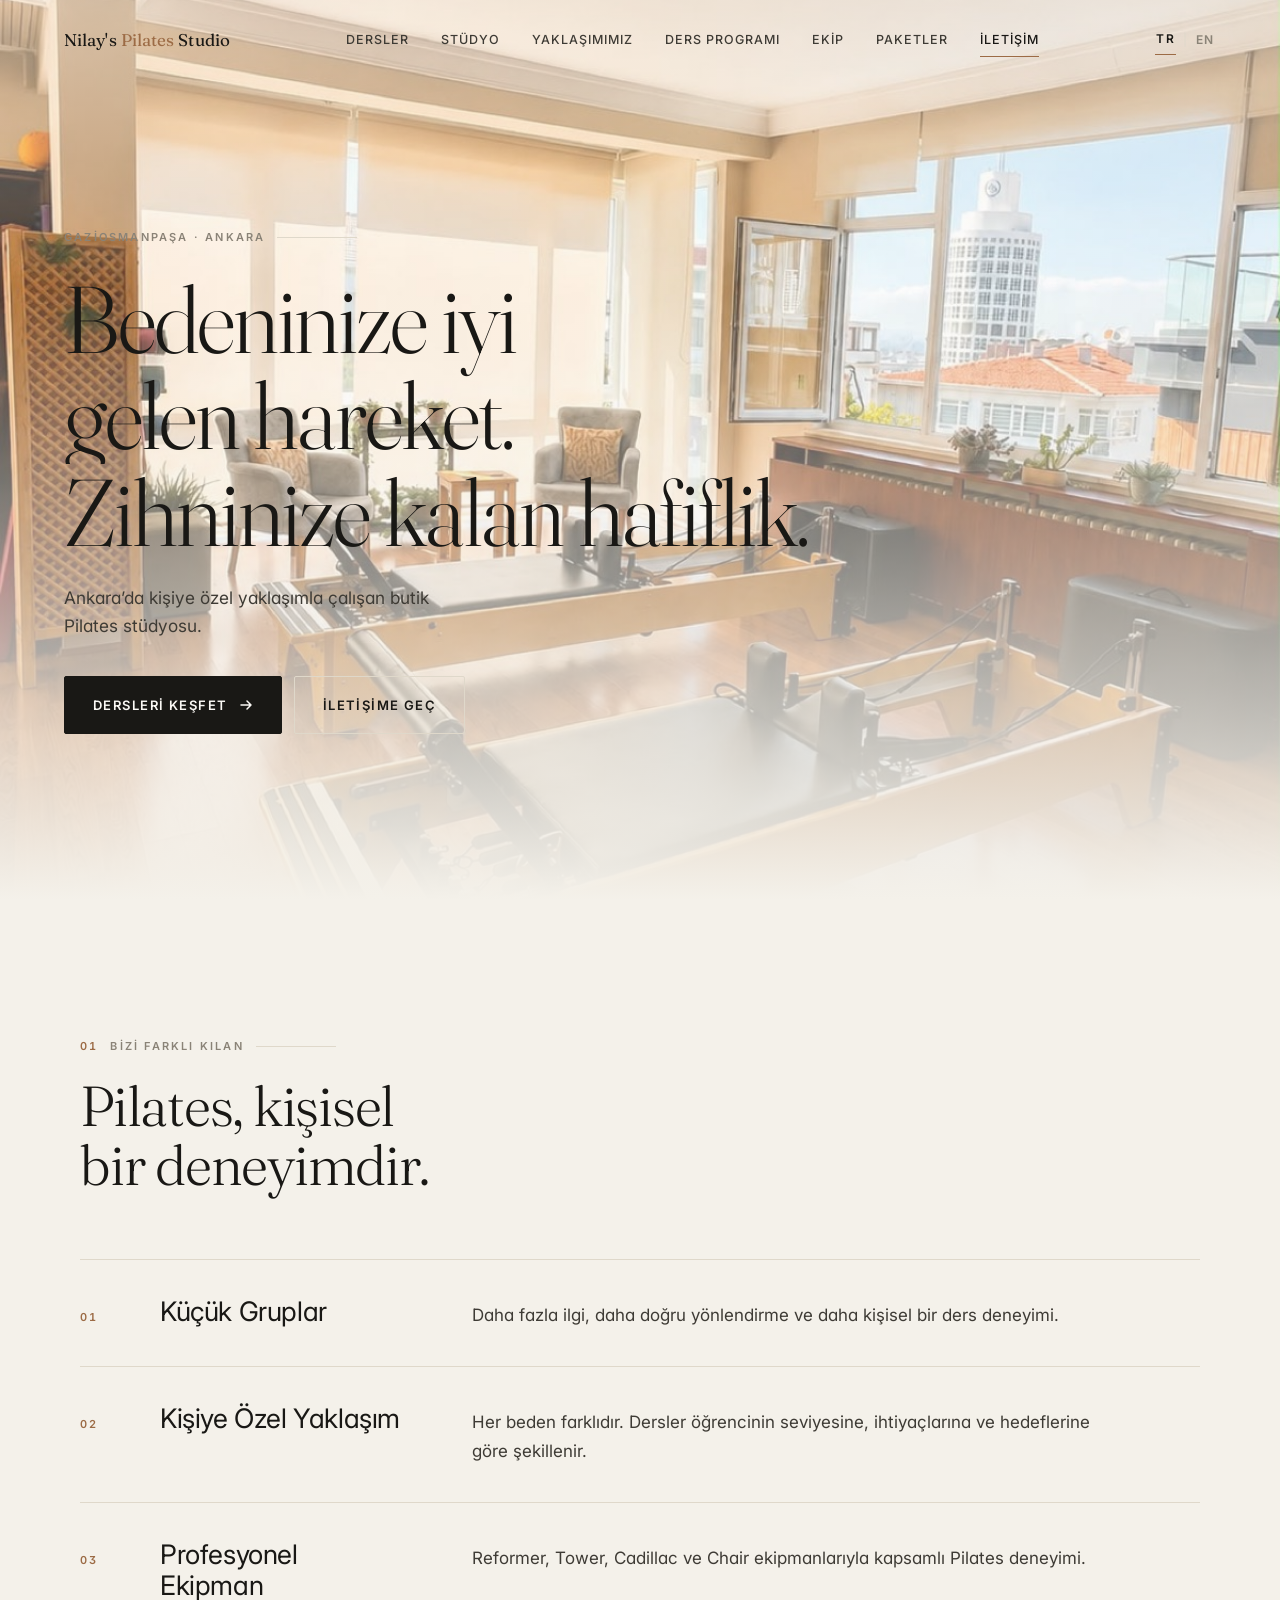
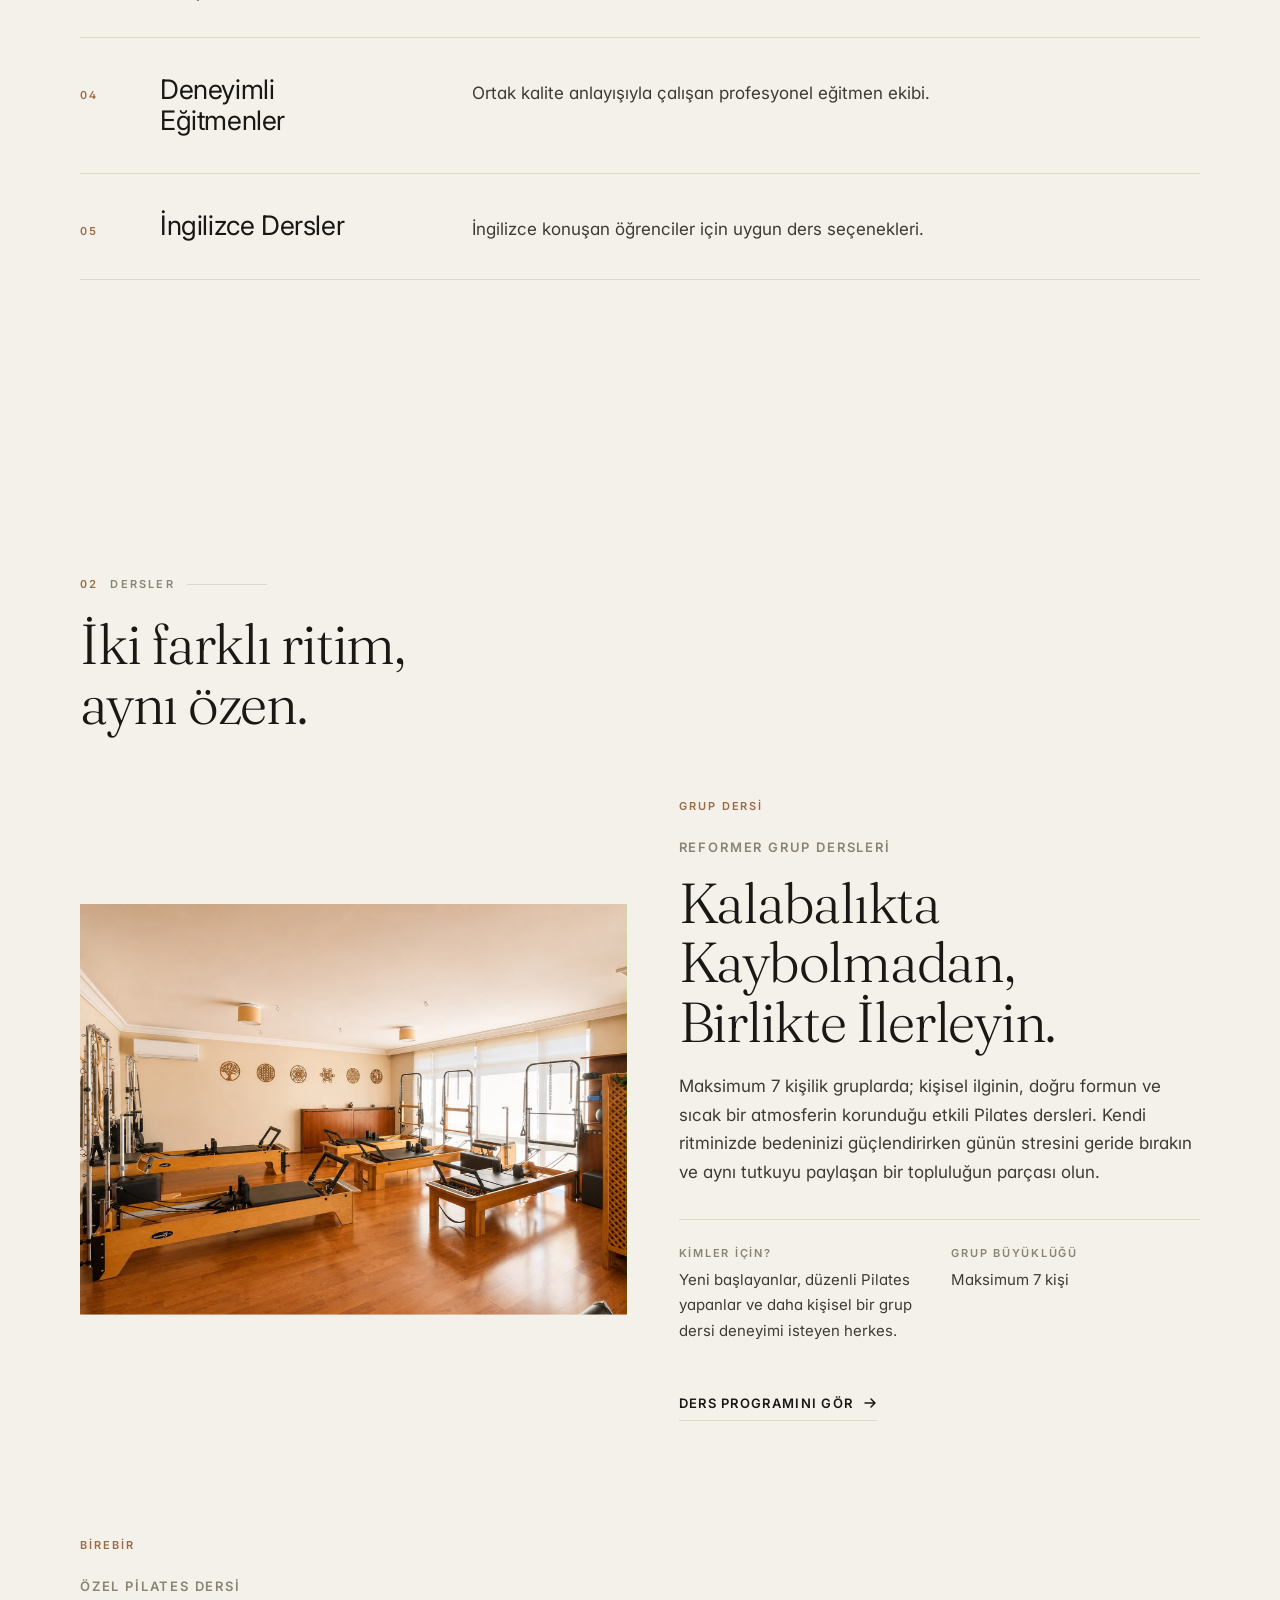
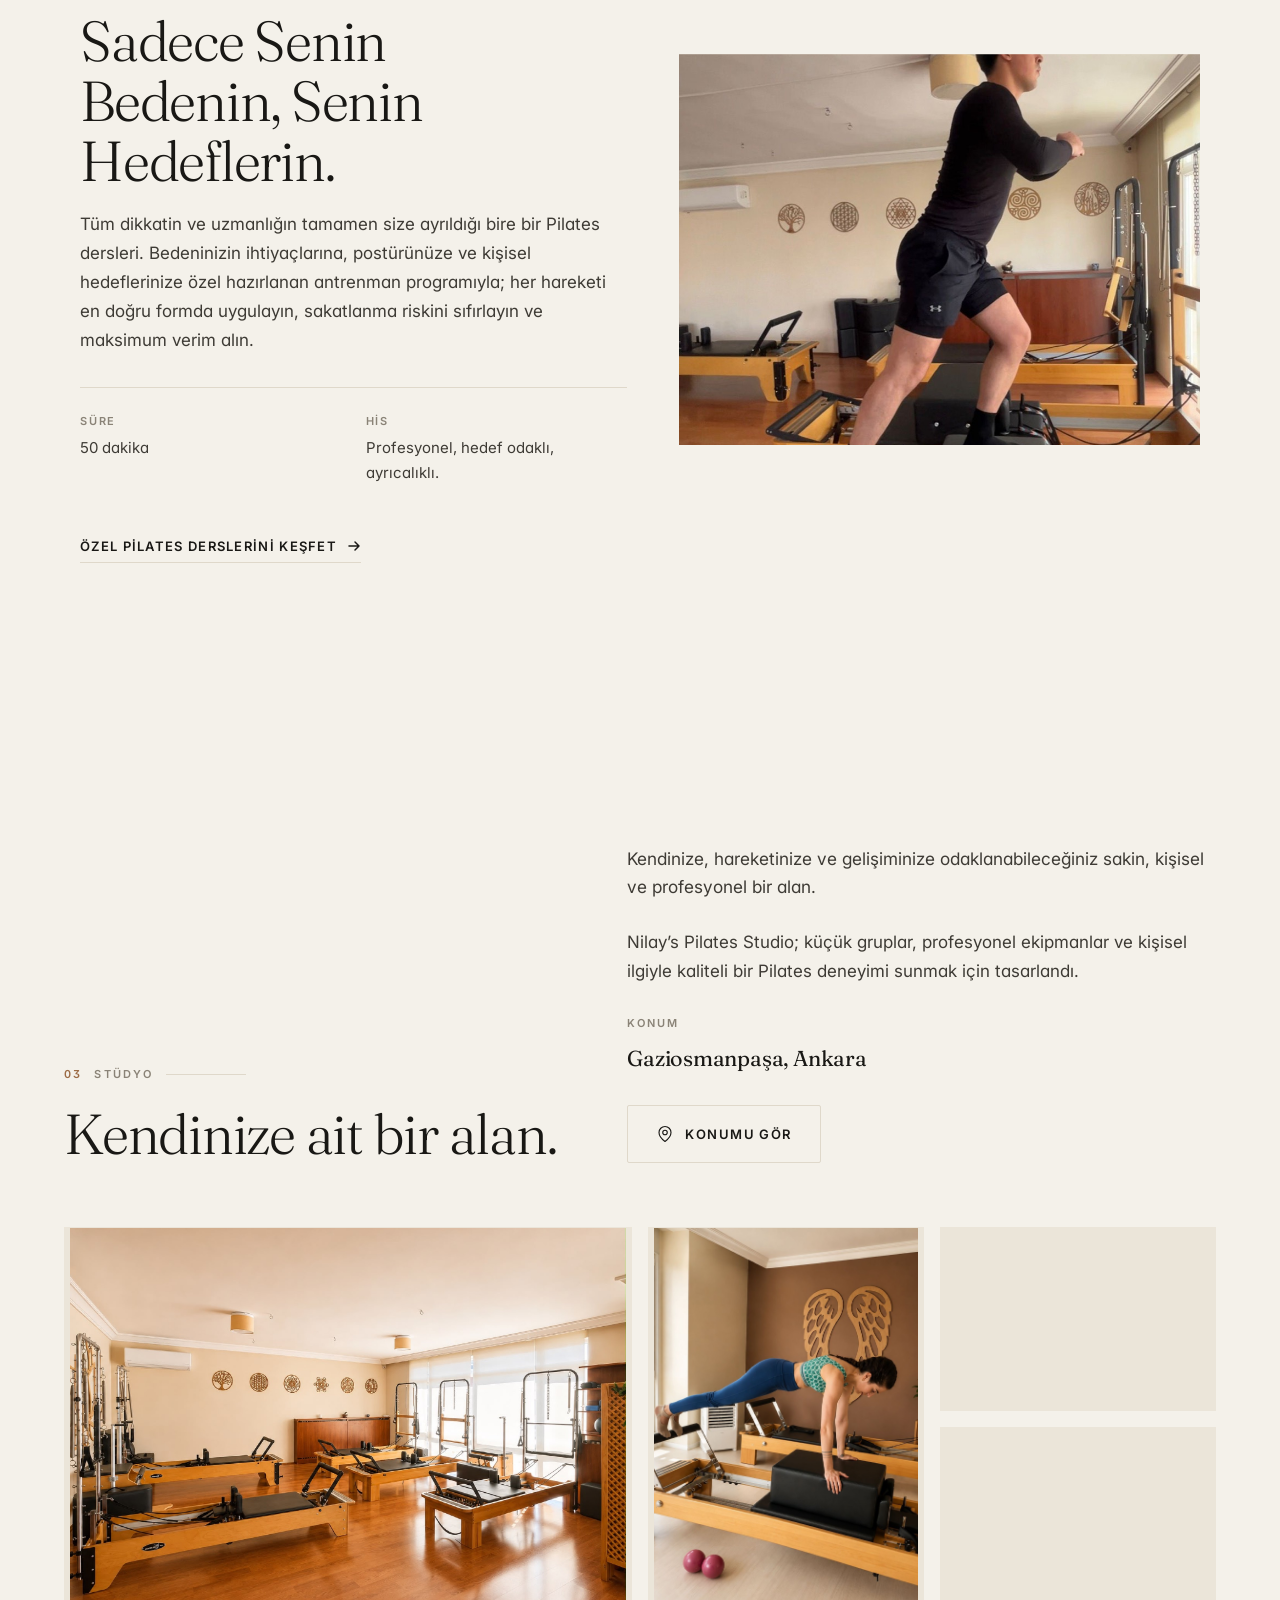
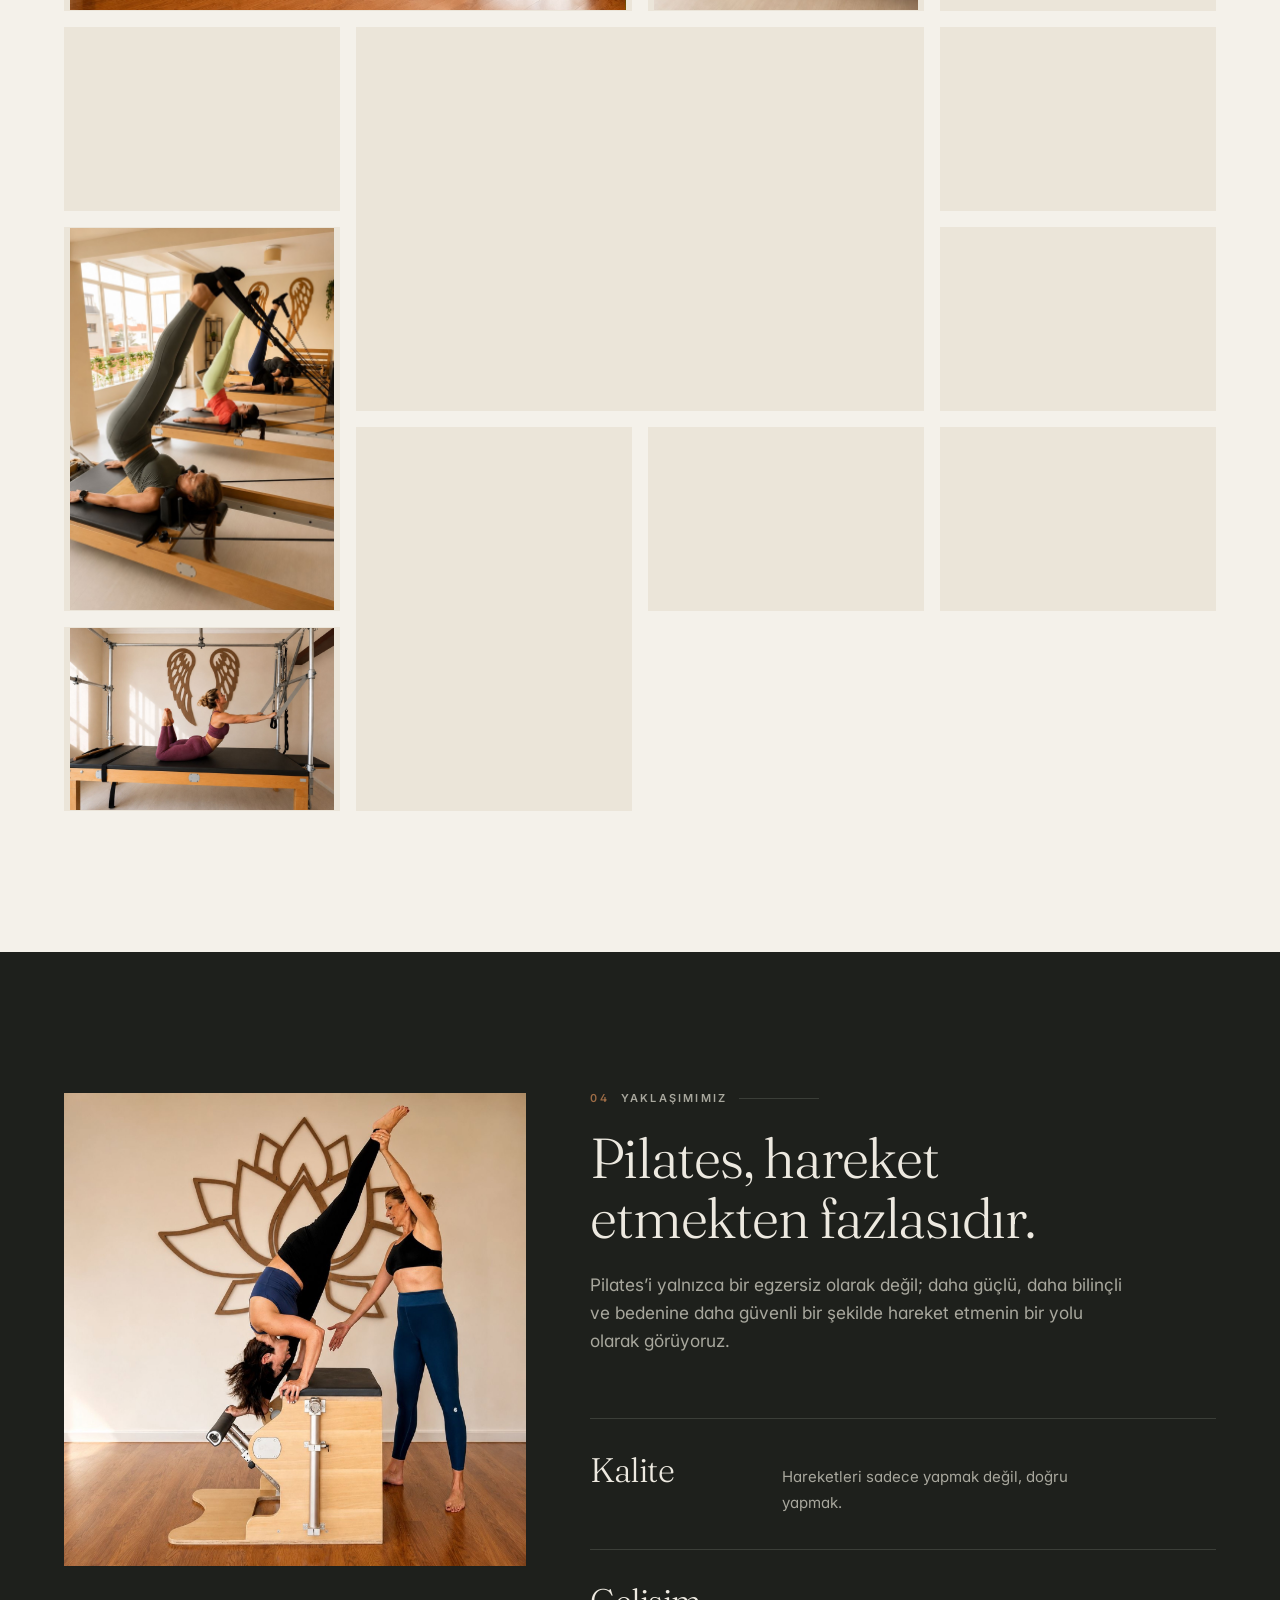
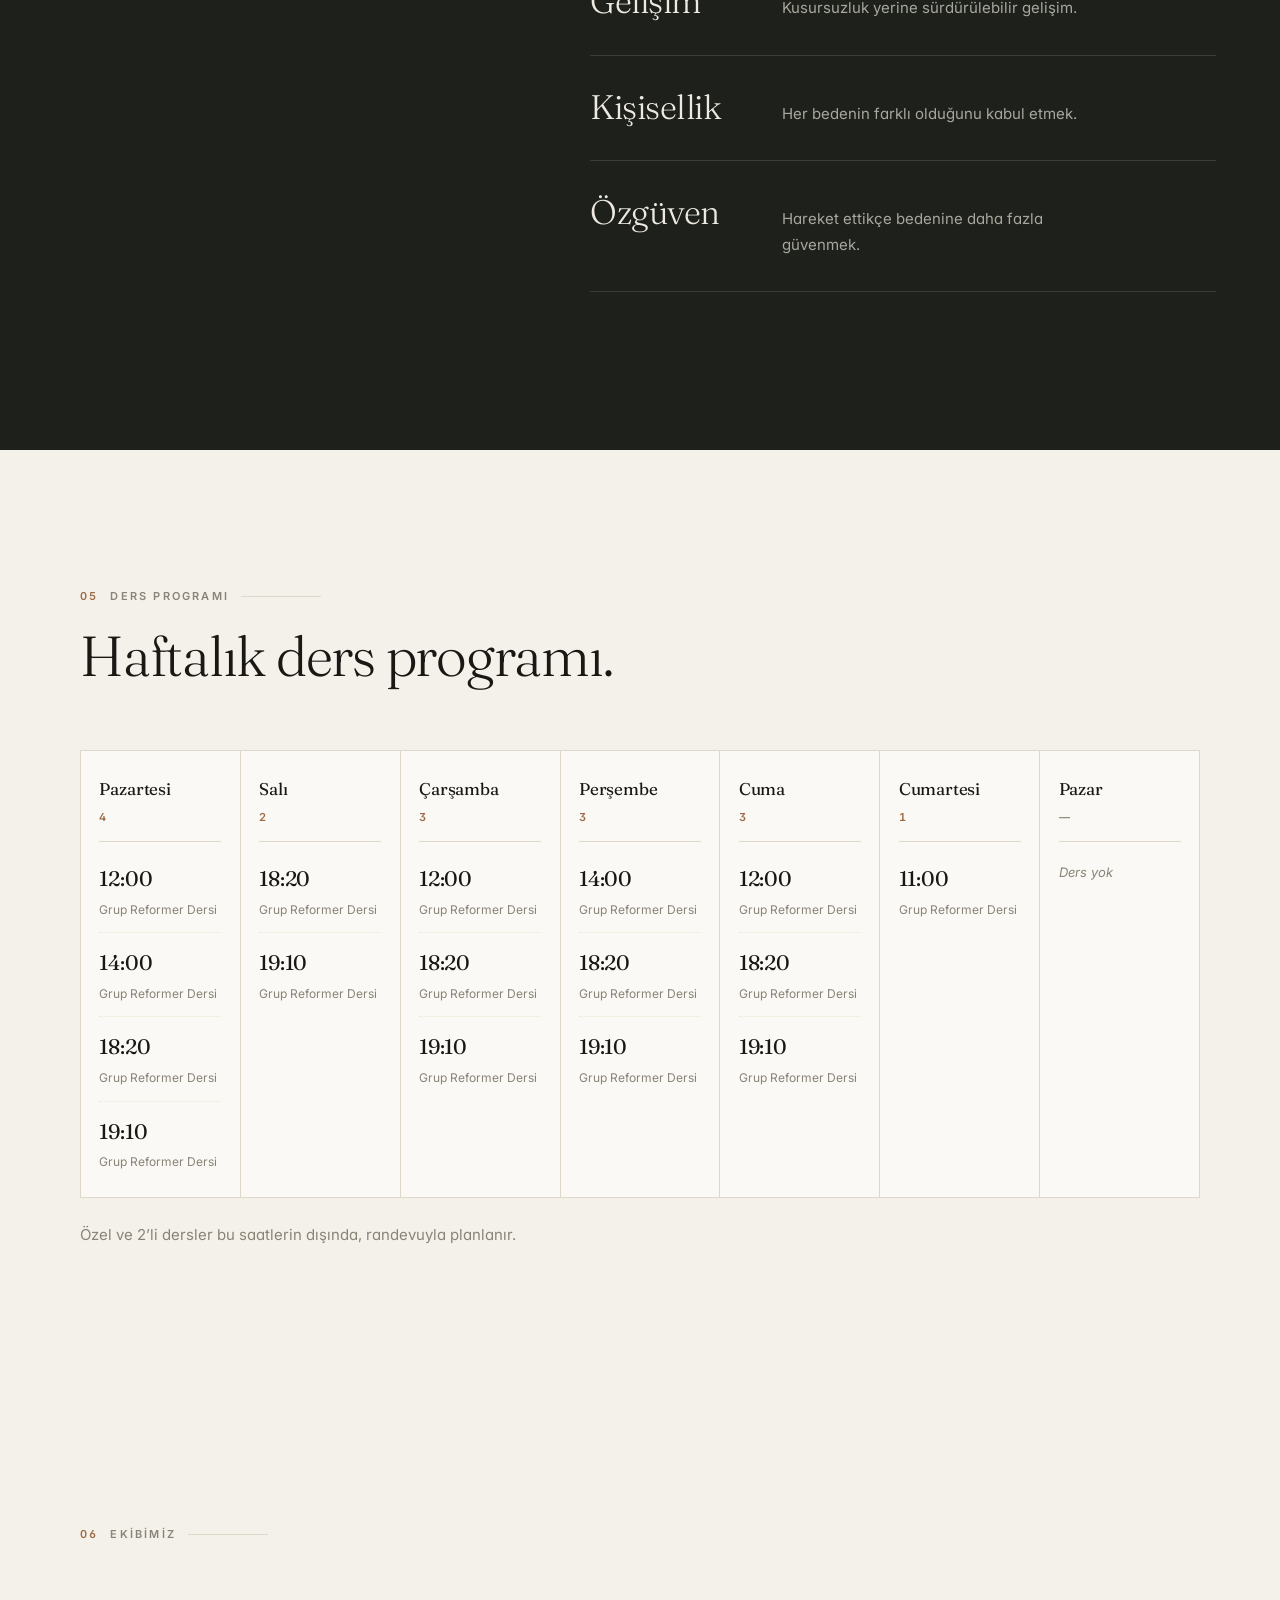
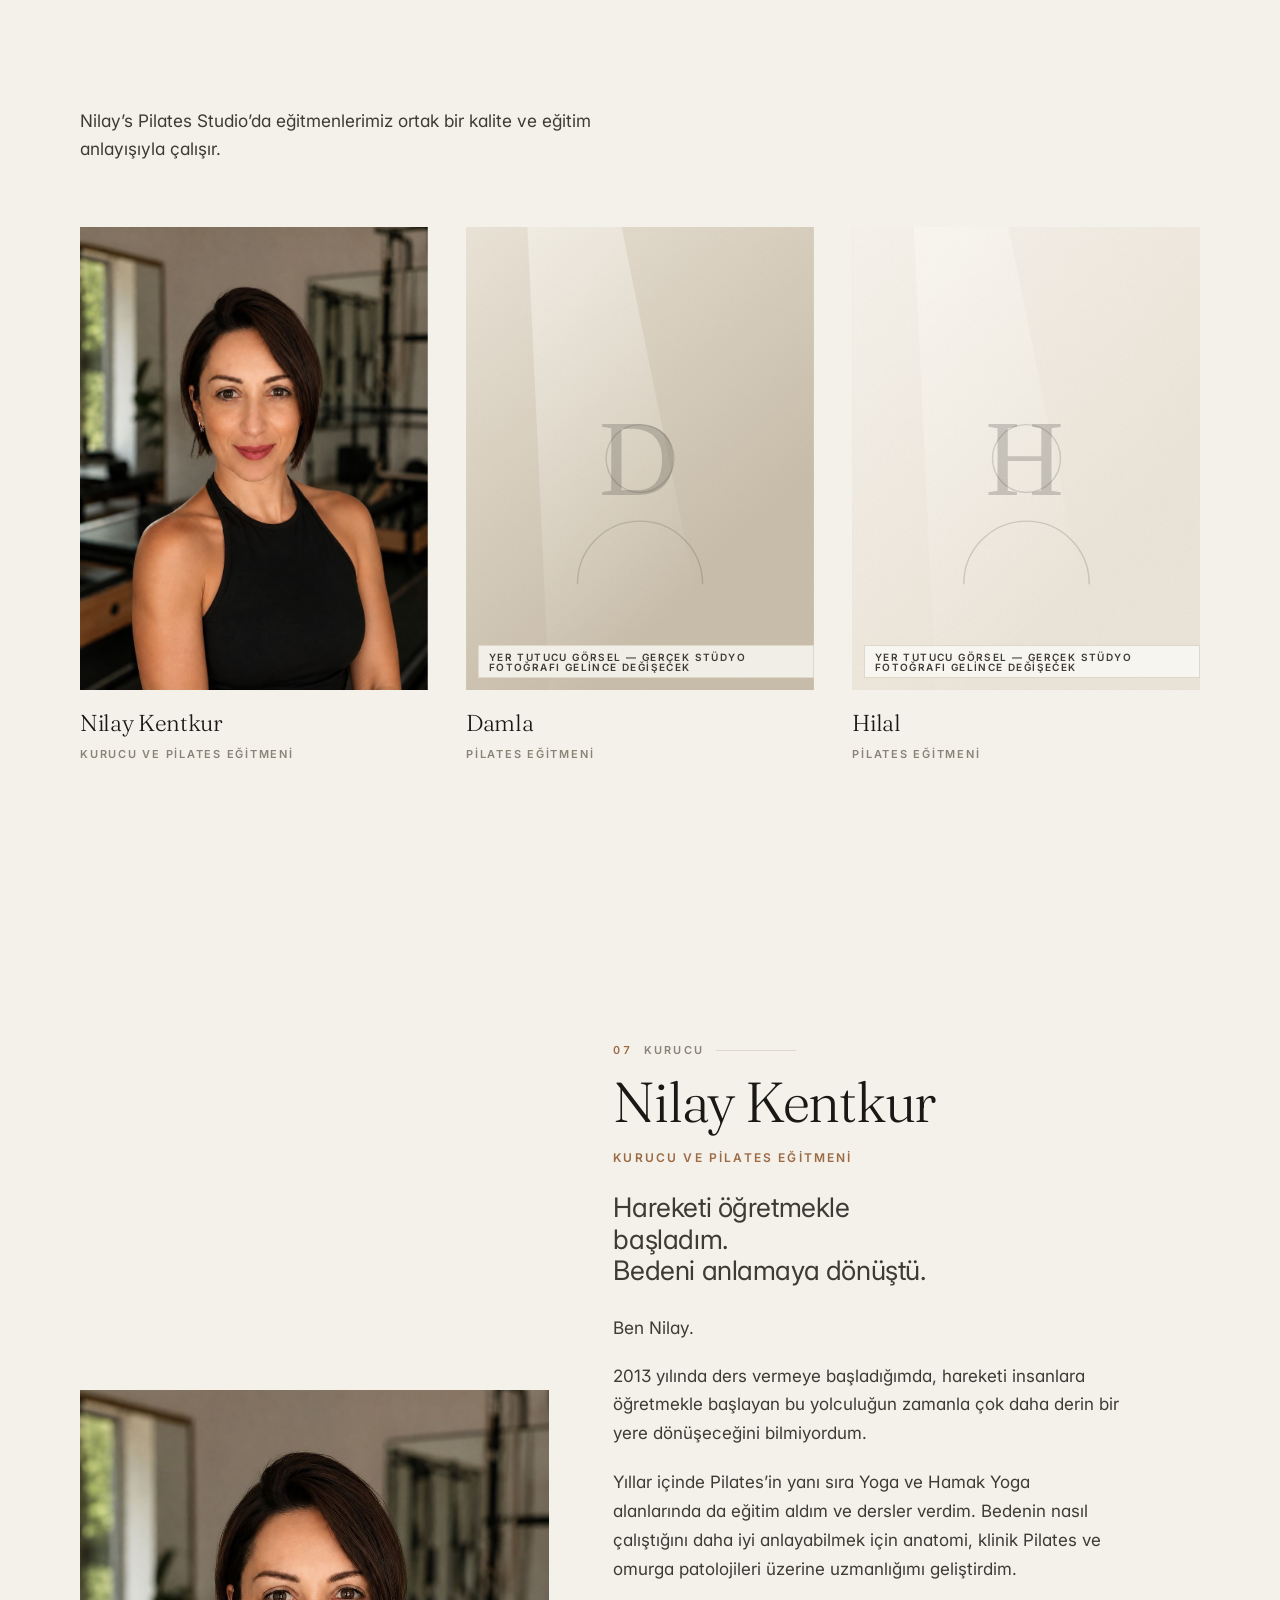
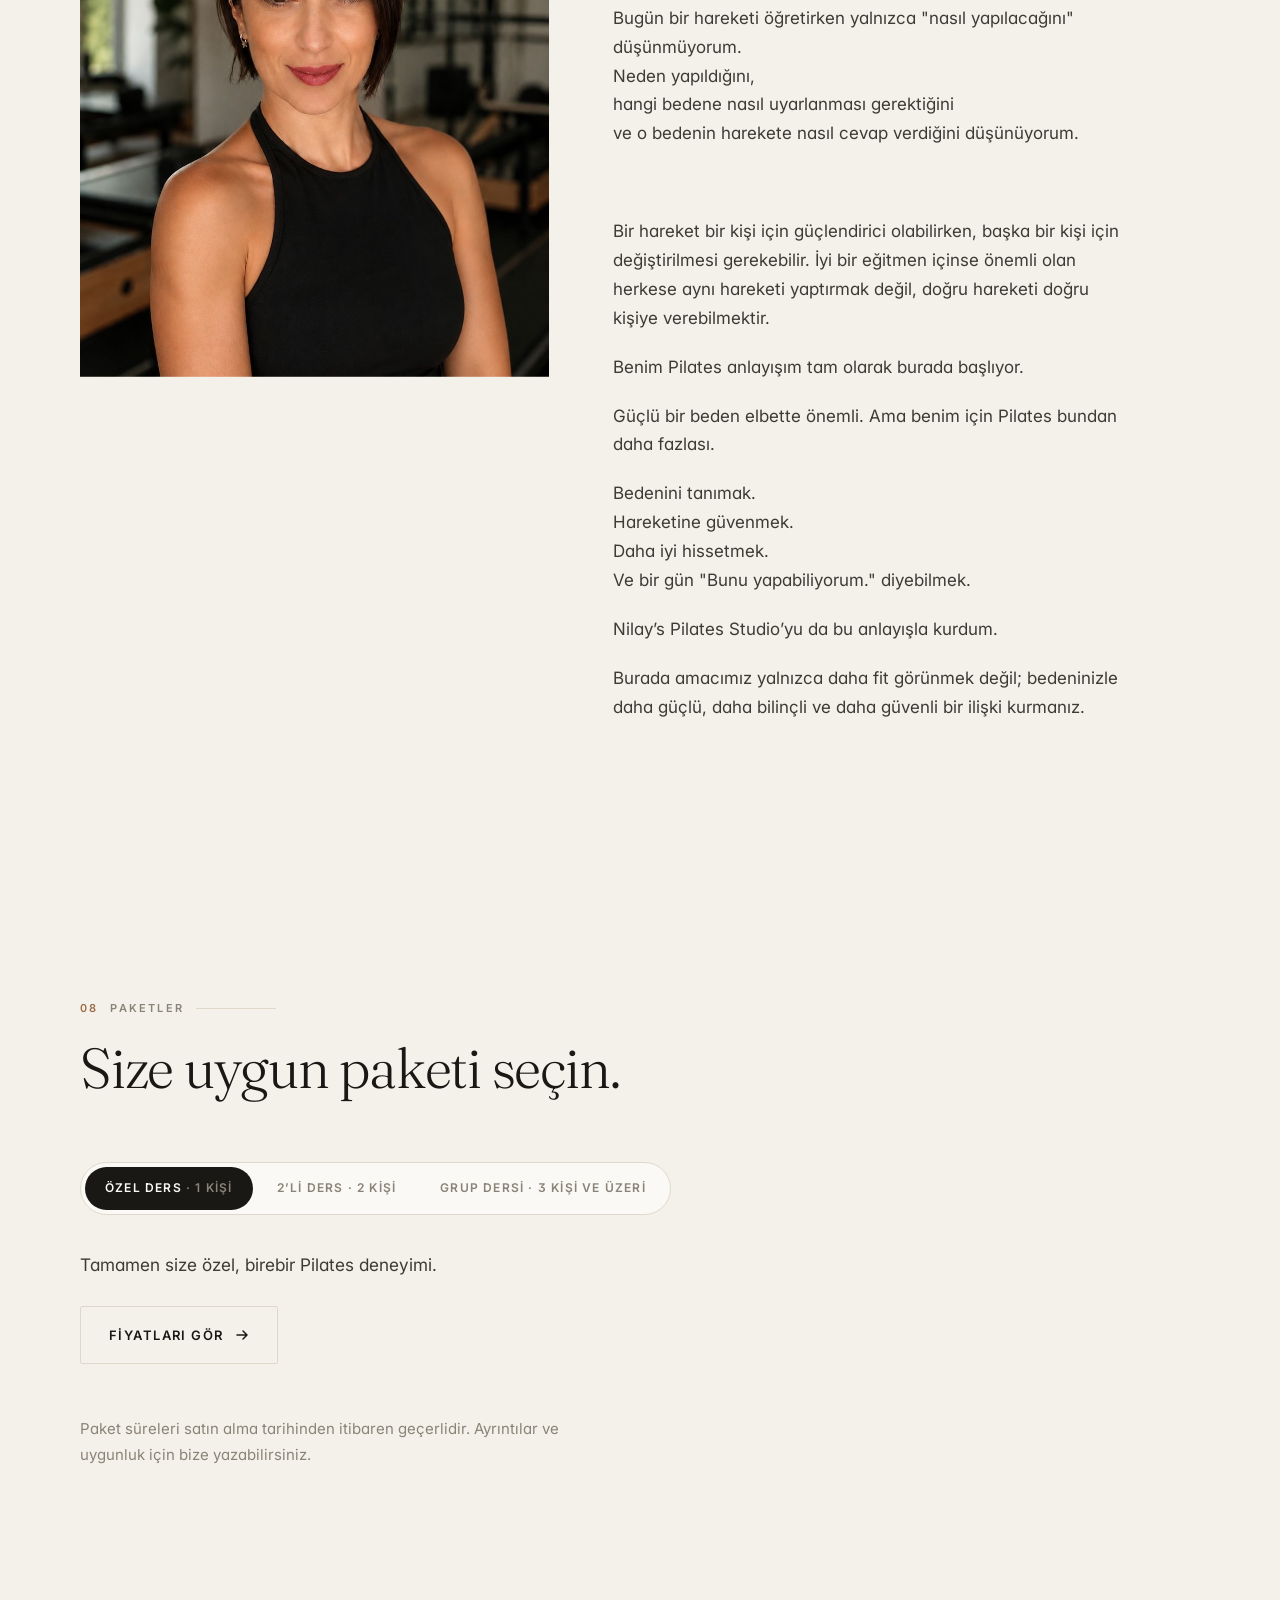
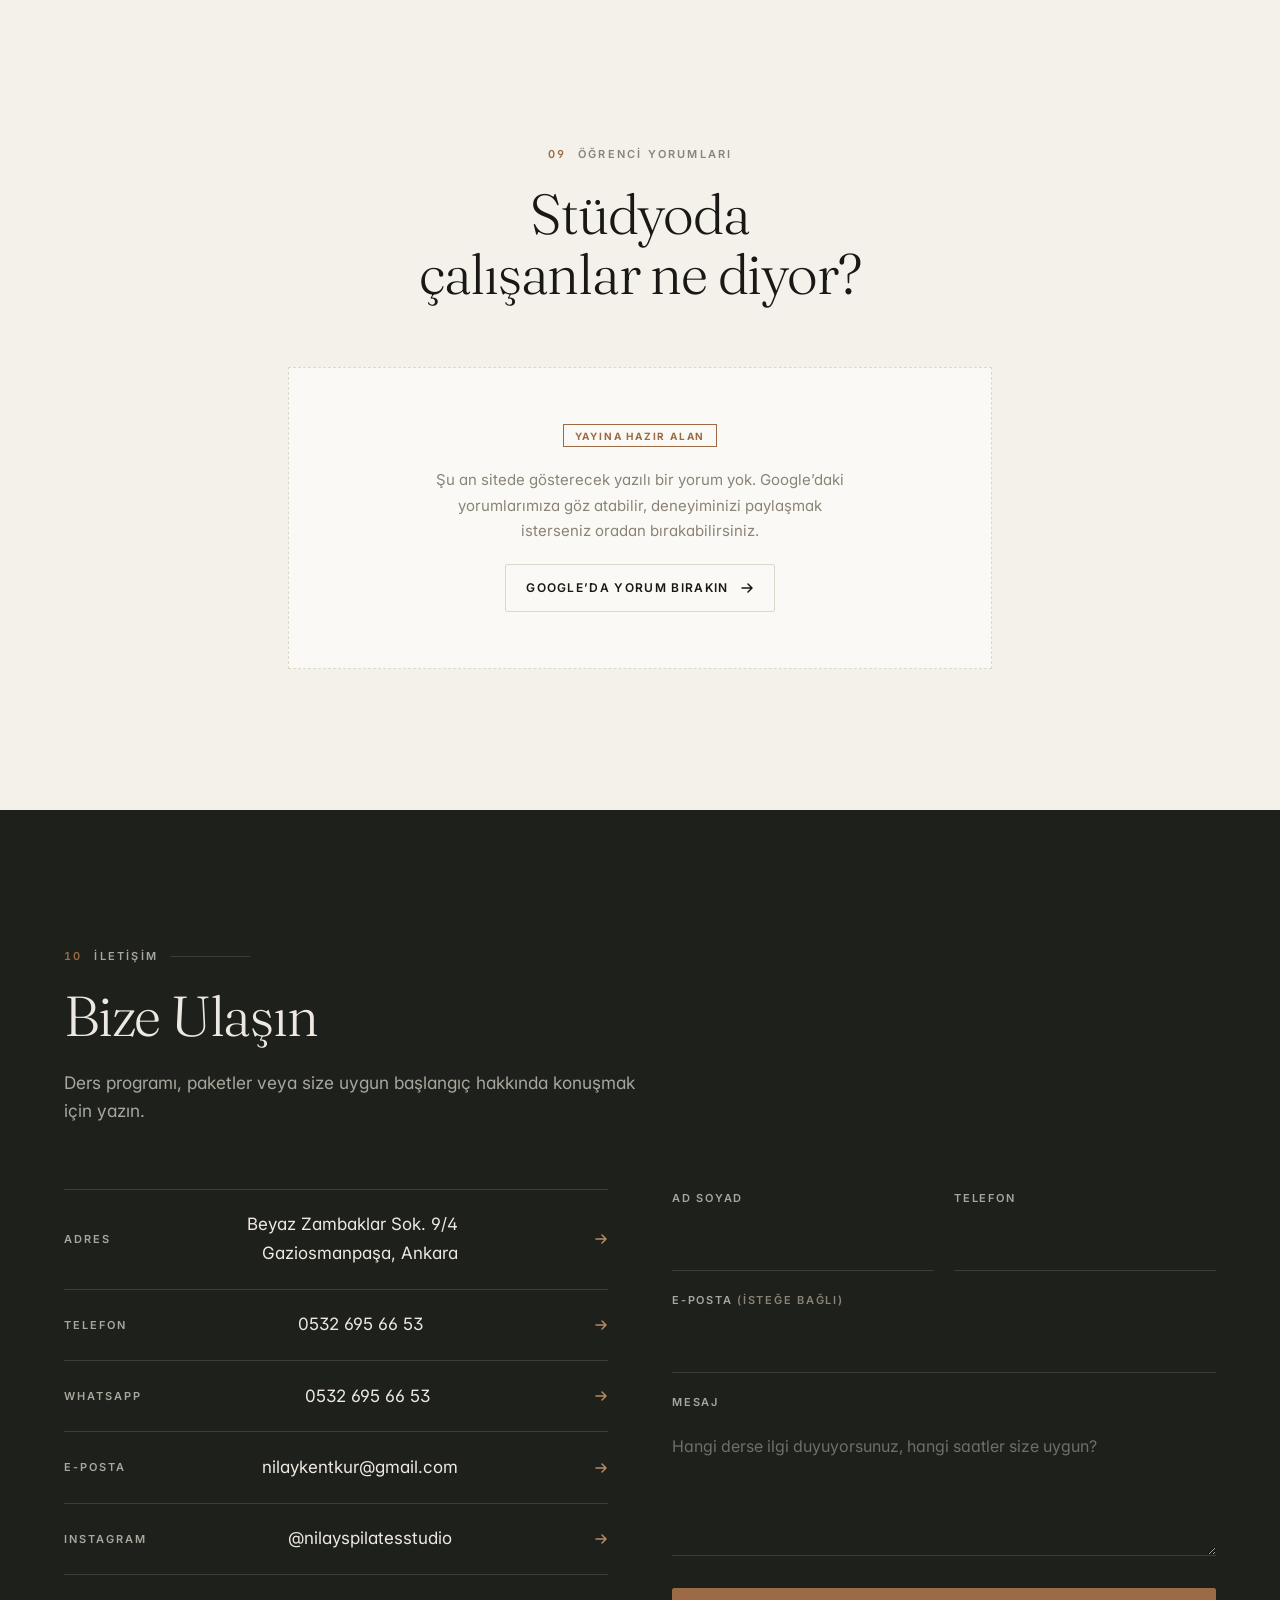
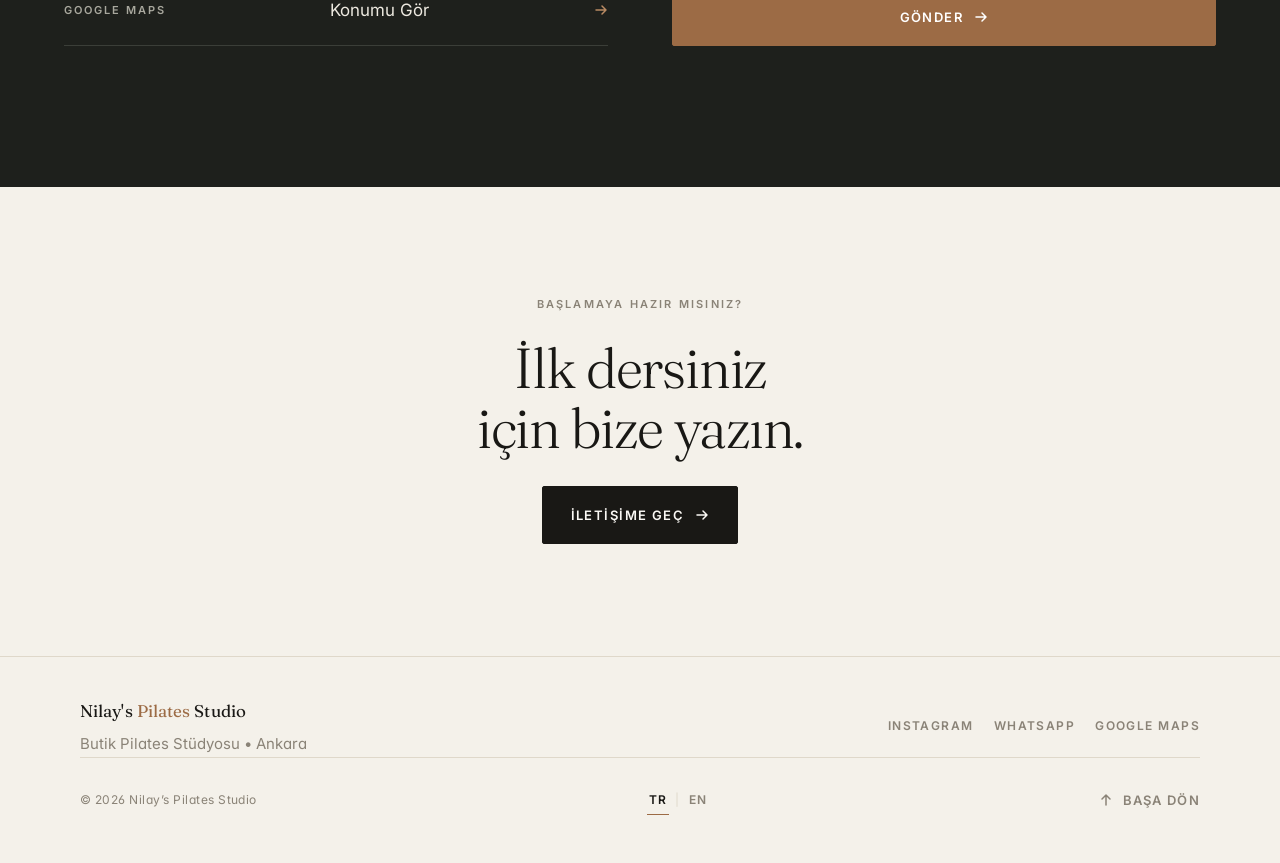
==== index.html @ 3664426c "Nilay Kentkur'un gerçek portresi eklendi Ekip ve kurucu bölümlerindeki 'NK' baş harf yer tutucusu ar" ====
<!doctype html>
<html lang="tr">
<head>
<meta charset="utf-8">
<meta name="viewport" content="width=device-width,initial-scale=1,viewport-fit=cover">
<title>Nilay&#39;s Pilates Studio | Gaziosmanpaşa, Ankara — Reformer, Klinik ve Hamile Pilatesi</title>
<meta name="description" content="Ankara Gaziosmanpaşa’da butik Pilates stüdyosu. Maksimum 7 kişilik reformer grup dersleri, birebir özel ders, klinik ve hamile pilatesi. İngilizce ders seçenekleri.">
<meta name="theme-color" content="#F4F1EA" media="(prefers-color-scheme: light)">
<meta name="theme-color" content="#1E201C" media="(prefers-color-scheme: dark)">
<meta name="format-detection" content="telephone=no">
<link rel="canonical" href="https://kprens.github.io/nilays-pilates-studio/">
<link rel="alternate" hreflang="tr" href="https://kprens.github.io/nilays-pilates-studio/">
<link rel="alternate" hreflang="en" href="https://kprens.github.io/nilays-pilates-studio/en/">
<link rel="alternate" hreflang="x-default" href="https://kprens.github.io/nilays-pilates-studio/">

<meta property="og:type" content="website">
<meta property="og:site_name" content="Nilay&#39;s Pilates Studio">
<meta property="og:title" content="Nilay&#39;s Pilates Studio | Gaziosmanpaşa, Ankara — Reformer, Klinik ve Hamile Pilatesi">
<meta property="og:description" content="Ankara Gaziosmanpaşa’da butik Pilates stüdyosu. Maksimum 7 kişilik reformer grup dersleri, birebir özel ders, klinik ve hamile pilatesi. İngilizce ders seçenekleri.">
<meta property="og:url" content="https://kprens.github.io/nilays-pilates-studio/">
<meta property="og:locale" content="tr_TR">
<meta property="og:locale:alternate" content="en_GB">
<meta property="og:image" content="https://kprens.github.io/nilays-pilates-studio/assets/img/og.png">
<meta property="og:image:width" content="1200">
<meta property="og:image:height" content="630">
<meta property="og:image:alt" content="Nilay’s Pilates Studio — Gaziosmanpaşa, Ankara">
<meta name="twitter:card" content="summary_large_image">

<link rel="icon" href="assets/img/brand/favicon.svg" type="image/svg+xml">
<link rel="apple-touch-icon" href="assets/img/brand/apple-touch-icon.png">

<link rel="preconnect" href="https://fonts.googleapis.com">
<link rel="preconnect" href="https://fonts.gstatic.com" crossorigin>
<link rel="preload" as="image" href="assets/img/studio/hero.svg?v=2aa518df" fetchpriority="high">
<link rel="stylesheet" href="https://fonts.googleapis.com/css2?family=Fraunces:ital,opsz,wght@0,9..144,300..600;1,9..144,300..500&family=Inter:wght@400;500;600&display=swap">
<link rel="stylesheet" href="assets/css/app.css?v=33a74a57">

<script>document.documentElement.classList.add('js')</script>
<script type="application/ld+json">{"@context":"https://schema.org","@type":["HealthAndBeautyBusiness","SportsActivityLocation"],"name":"Nilay's Pilates Studio","description":"Ankara Gaziosmanpaşa’da butik Pilates stüdyosu. Maksimum 7 kişilik reformer grup dersleri, birebir özel ders, klinik ve hamile pilatesi. İngilizce ders seçenekleri.","url":"https://kprens.github.io/nilays-pilates-studio/","image":"https://kprens.github.io/nilays-pilates-studio/assets/img/og.png","address":{"@type":"PostalAddress","streetAddress":"Beyaz Zambaklar Sok. 9/4","addressLocality":"Gaziosmanpaşa","addressRegion":"Ankara","addressCountry":"TR"},"hasMap":"https://www.google.com/maps/search/?api=1&query=Nilay%27s%20Pilates%20Studio%20Gaziosmanpa%C5%9Fa%20Ankara","sameAs":["https://instagram.com/nilayspilatesstudio"],"inLanguage":"tr","telephone":"+905326956653"}</script>
</head>
<body>
<a class="skip" href="#main">İçeriğe geç</a>

<header class="header" id="site-header">
  <div class="header-in">
    <a class="brand" href="#hero" aria-label="Nilay&#39;s Pilates Studio"><span>Nilay&#39;s</span> <span class="ac">Pilates</span> <span>Studio</span></a>
    <nav class="nav" aria-label="Menü">
      <a href="#dersler">Dersler</a><a href="#studyo">Stüdyo</a><a href="#yaklasim">Yaklaşımımız</a><a href="#program">Ders Programı</a><a href="#ekip">Ekip</a><a href="#paketler">Paketler</a><a href="#iletisim">İletişim</a>
    </nav>
    <div class="header-side">
      <p class="lang">
      <a href="#" aria-current="true" hreflang="tr" lang="tr">TR</a>
      <span class="sep" aria-hidden="true">|</span>
      <a href="en/" hreflang="en" lang="en">EN</a>
    </p>
      <button class="burger" type="button" id="burger" aria-expanded="false" aria-controls="menu" aria-label="Menü">
        <span></span><span></span><span></span>
      </button>
    </div>
  </div>
</header>

<div class="menu" id="menu" hidden>
  <nav aria-label="Menü">
    <ul>
      <li><a class="m-link" href="#dersler" style="--d:80ms">Dersler</a></li><li><a class="m-link" href="#studyo" style="--d:125ms">Stüdyo</a></li><li><a class="m-link" href="#yaklasim" style="--d:170ms">Yaklaşımımız</a></li><li><a class="m-link" href="#program" style="--d:215ms">Ders Programı</a></li><li><a class="m-link" href="#ekip" style="--d:260ms">Ekip</a></li><li><a class="m-link" href="#paketler" style="--d:305ms">Paketler</a></li><li><a class="m-link" href="#iletisim" style="--d:350ms">İletişim</a></li>
    </ul>
  </nav>
  <div class="menu-foot">
    <div class="row">
      <a href="https://instagram.com/nilayspilatesstudio" target="_blank" rel="noopener noreferrer">Instagram</a>
      <a href="https://www.google.com/maps/search/?api=1&query=Nilay%27s%20Pilates%20Studio%20Gaziosmanpa%C5%9Fa%20Ankara" target="_blank" rel="noopener noreferrer">Google Maps</a>
    </div>
    <p class="small muted">Gaziosmanpaşa, Ankara</p>
  </div>
</div>

<main id="main">
<header class="hero" id="hero">
  <div class="hero-bg">
    <img src="assets/img/studio/hero.jpg?v=c3806477" alt="Nilay’s Pilates Studio — ana reformer salonu"
         fetchpriority="high" decoding="async">
    
  </div>
  <div class="hero-in wrap wrap-wide">
    <p class="eyebrow">Gaziosmanpaşa · Ankara</p>
    <h1 class="h1"><span><i style="--d:120ms">Bedeninize iyi gelen hareket.</i></span><span><i style="--d:230ms">Zihninize kalan hafiflik.</i></span></h1>
    <p class="lede hero-lede" data-reveal style="--d:420ms">Ankara’da kişiye özel yaklaşımla çalışan butik Pilates stüdyosu.</p>
    <div class="hero-cta" data-reveal style="--d:520ms">
      <a class="btn" href="#dersler">Dersleri Keşfet<svg class="arw" width="14" height="14" viewBox="0 0 14 14" aria-hidden="true" fill="none" stroke="currentColor" stroke-width="1.5" stroke-linecap="round" stroke-linejoin="round"><path d="M2 7h10M8 3l4 4-4 4"/></svg></a>
      <a class="btn btn-ghost" href="#iletisim">İletişime Geç</a>
    </div>
    <ul class="chips" data-reveal style="--d:600ms">
      <li>Reformer</li><li>Hamile Pilatesi</li><li>Klinik Pilates</li><li>Küçük Grup</li><li>Özel Ders</li>
    </ul>
  </div>
</header>
<section class="section" id="fark" aria-labelledby="fark-h">
  <div class="wrap">
    <div class="section-head">
      <p class="eyebrow" data-reveal="fade"><span class="num">01</span> Bizi Farklı Kılan</p>
      <h2 class="h2" id="fark-h" data-reveal style="--d:60ms">Pilates, kişisel bir deneyimdir.</h2>
    </div>
    <dl class="diff-list">
      <div class="diff-item" data-reveal>
        <span class="n">01</span>
        <dt class="h3">Küçük Gruplar</dt>
        <dd class="body">Daha fazla ilgi, daha doğru yönlendirme ve daha kişisel bir ders deneyimi.</dd>
      </div><div class="diff-item" data-reveal style="--d:70ms">
        <span class="n">02</span>
        <dt class="h3">Kişiye Özel Yaklaşım</dt>
        <dd class="body">Her beden farklıdır. Dersler öğrencinin seviyesine, ihtiyaçlarına ve hedeflerine göre şekillenir.</dd>
      </div><div class="diff-item" data-reveal style="--d:140ms">
        <span class="n">03</span>
        <dt class="h3">Profesyonel Ekipman</dt>
        <dd class="body">Reformer, Tower, Cadillac ve Chair ekipmanlarıyla kapsamlı Pilates deneyimi.</dd>
      </div><div class="diff-item" data-reveal style="--d:210ms">
        <span class="n">04</span>
        <dt class="h3">Deneyimli Eğitmenler</dt>
        <dd class="body">Ortak kalite anlayışıyla çalışan profesyonel eğitmen ekibi.</dd>
      </div><div class="diff-item" data-reveal style="--d:280ms">
        <span class="n">05</span>
        <dt class="h3">İngilizce Dersler</dt>
        <dd class="body">İngilizce konuşan öğrenciler için uygun ders seçenekleri.</dd>
      </div>
    </dl>
  </div>
</section>
<section class="section" id="dersler" aria-labelledby="dersler-h">
  <div class="wrap">
    <div class="section-head">
    <p class="eyebrow" data-reveal="fade"><span class="num">02</span> Dersler</p>
    <h2 class="h2" id="dersler-h" data-reveal style="--d:60ms">İki farklı ritim, aynı özen.</h2>
    
  </div>
    <article class="class-row">
      <figure class="figure " data-reveal="img" style="--d:40ms">
    <img src="assets/img/studio/genel-gorunum-2.jpg?v=857afecc" alt="Stüdyonun reformer grup dersi salonu" width="1800" height="1350"
         loading="lazy" decoding="async">
    
  </figure>
      <div>
        <p class="class-label" data-reveal="fade">Grup Dersi</p>
        <p class="class-name" data-reveal="fade" style="--d:40ms">Reformer Grup Dersleri</p>
        <h3 class="h2" data-reveal style="--d:80ms">Kalabalıkta Kaybolmadan, Birlikte İlerleyin.</h3>
        <p class="body class-body" data-reveal style="--d:140ms">Maksimum 7 kişilik gruplarda; kişisel ilginin, doğru formun ve sıcak bir atmosferin korunduğu etkili Pilates dersleri. Kendi ritminizde bedeninizi güçlendirirken günün stresini geride bırakın ve aynı tutkuyu paylaşan bir topluluğun parçası olun.</p>
        <dl class="facts" data-reveal style="--d:200ms">
          <div><dt>Kimler için?</dt><dd>Yeni başlayanlar, düzenli Pilates yapanlar ve daha kişisel bir grup dersi deneyimi isteyen herkes.</dd></div><div><dt>Grup büyüklüğü</dt><dd>Maksimum 7 kişi</dd></div>
        </dl>
        <a class="link" href="#program" data-reveal style="--d:260ms">Ders Programını Gör<svg class="arw" width="14" height="14" viewBox="0 0 14 14" aria-hidden="true" fill="none" stroke="currentColor" stroke-width="1.5" stroke-linecap="round" stroke-linejoin="round"><path d="M2 7h10M8 3l4 4-4 4"/></svg></a>
      </div>
    </article><article class="class-row flip">
      <figure class="figure " data-reveal="img" style="--d:40ms">
    <img src="assets/img/studio/birebir-ders.jpg?v=28524276" alt="Birebir bir Pilates dersinden bir kare" width="949" height="1600"
         loading="lazy" decoding="async">
    
  </figure>
      <div>
        <p class="class-label" data-reveal="fade">Birebir</p>
        <p class="class-name" data-reveal="fade" style="--d:40ms">Özel Pilates Dersi</p>
        <h3 class="h2" data-reveal style="--d:80ms">Sadece Senin Bedenin, Senin Hedeflerin.</h3>
        <p class="body class-body" data-reveal style="--d:140ms">Tüm dikkatin ve uzmanlığın tamamen size ayrıldığı bire bir Pilates dersleri. Bedeninizin ihtiyaçlarına, postürünüze ve kişisel hedeflerinize özel hazırlanan antrenman programıyla; her hareketi en doğru formda uygulayın, sakatlanma riskini sıfırlayın ve maksimum verim alın.</p>
        <dl class="facts" data-reveal style="--d:200ms">
          <div><dt>Süre</dt><dd>50 dakika</dd></div><div><dt>His</dt><dd>Profesyonel, hedef odaklı, ayrıcalıklı.</dd></div>
        </dl>
        <a class="link" href="#paketler" data-reveal style="--d:260ms">Özel Pilates Derslerini Keşfet<svg class="arw" width="14" height="14" viewBox="0 0 14 14" aria-hidden="true" fill="none" stroke="currentColor" stroke-width="1.5" stroke-linecap="round" stroke-linejoin="round"><path d="M2 7h10M8 3l4 4-4 4"/></svg></a>
      </div>
    </article>
  </div>
</section>
<section class="section" id="studyo" aria-labelledby="studyo-h">
  <div class="wrap wrap-wide">
    <div class="cols cols-head">
      <div class="section-head" style="margin-bottom:0">
        <p class="eyebrow" data-reveal="fade"><span class="num">03</span> Stüdyo</p>
        <h2 class="h2" id="studyo-h" data-reveal style="--d:60ms">Kendinize ait bir alan.</h2>
      </div>
      <div class="studio-meta">
        <p class="lede" data-reveal style="--d:80ms">Kendinize, hareketinize ve gelişiminize odaklanabileceğiniz sakin, kişisel ve profesyonel bir alan.</p><p class="body" data-reveal style="--d:150ms">Nilay’s Pilates Studio; küçük gruplar, profesyonel ekipmanlar ve kişisel ilgiyle kaliteli bir Pilates deneyimi sunmak için tasarlandı.</p>
        <p class="studio-loc" data-reveal style="--d:220ms">Konum<strong>Gaziosmanpaşa, Ankara</strong></p>
        <a class="btn btn-ghost" style="justify-self:start" href="https://www.google.com/maps/search/?api=1&query=Nilay%27s%20Pilates%20Studio%20Gaziosmanpa%C5%9Fa%20Ankara" target="_blank" rel="noopener noreferrer" data-reveal style="--d:280ms"><svg width="18" height="18" viewBox="0 0 24 24" aria-hidden="true" fill="none" stroke="currentColor" stroke-width="1.5" stroke-linecap="round" stroke-linejoin="round"><path d="M20 10c0 6-8 12-8 12s-8-6-8-12a8 8 0 1 1 16 0Z"/><circle cx="12" cy="10" r="3"/></svg>Konumu Gör</a>
      </div>
    </div>

    <div class="gallery" id="galeri">
      <button class="g-item g-wide" type="button" data-lb="0" data-reveal
        aria-label="Genel Görünüm — Galeriyi büyüt">
        <img src="assets/img/studio/genel-gorunum-2.jpg?v=857afecc" alt="Stüdyonun ana reformer salonu" loading="lazy" decoding="async">
        
        <figcaption><span>Genel Görünüm</span><svg width="14" height="14" viewBox="0 0 14 14" aria-hidden="true" fill="none" stroke="currentColor" stroke-width="1.5" stroke-linecap="round" stroke-linejoin="round"><path d="M5.5 1.5H1.5v4M8.5 12.5h4v-4M12.5 5.5v-4h-4M1.5 8.5v4h4"/></svg></figcaption>
      </button><button class="g-item g-tall" type="button" data-lb="1" data-reveal style="--d:60ms"
        aria-label="Reformer — Galeriyi büyüt">
        <img src="assets/img/studio/reformer.jpg?v=50e95b70" alt="Reformer üzerinde çalışan bir öğrenci" loading="lazy" decoding="async">
        
        <figcaption><span>Reformer</span><svg width="14" height="14" viewBox="0 0 14 14" aria-hidden="true" fill="none" stroke="currentColor" stroke-width="1.5" stroke-linecap="round" stroke-linejoin="round"><path d="M5.5 1.5H1.5v4M8.5 12.5h4v-4M12.5 5.5v-4h-4M1.5 8.5v4h4"/></svg></figcaption>
      </button><button class="g-item g-std" type="button" data-lb="2" data-reveal style="--d:120ms"
        aria-label="Cadillac — Galeriyi büyüt">
        <img src="assets/img/studio/cadillac.jpg?v=652c1d4c" alt="Cadillac ekipmanının bulunduğu çalışma alanı" loading="lazy" decoding="async">
        
        <figcaption><span>Cadillac</span><svg width="14" height="14" viewBox="0 0 14 14" aria-hidden="true" fill="none" stroke="currentColor" stroke-width="1.5" stroke-linecap="round" stroke-linejoin="round"><path d="M5.5 1.5H1.5v4M8.5 12.5h4v-4M12.5 5.5v-4h-4M1.5 8.5v4h4"/></svg></figcaption>
      </button><button class="g-item g-std" type="button" data-lb="3" data-reveal style="--d:180ms"
        aria-label="Chair — Galeriyi büyüt">
        <img src="assets/img/studio/birebir-ders.jpg?v=28524276" alt="Chair ekipmanında çalışan bir öğrenci" loading="lazy" decoding="async">
        
        <figcaption><span>Chair</span><svg width="14" height="14" viewBox="0 0 14 14" aria-hidden="true" fill="none" stroke="currentColor" stroke-width="1.5" stroke-linecap="round" stroke-linejoin="round"><path d="M5.5 1.5H1.5v4M8.5 12.5h4v-4M12.5 5.5v-4h-4M1.5 8.5v4h4"/></svg></figcaption>
      </button><button class="g-item g-std" type="button" data-lb="4" data-reveal
        aria-label="Detaylar — Galeriyi büyüt">
        <img src="assets/img/studio/detay.jpg?v=e3f1ac85" alt="Stüdyodan bir duvar detayı" loading="lazy" decoding="async">
        
        <figcaption><span>Detaylar</span><svg width="14" height="14" viewBox="0 0 14 14" aria-hidden="true" fill="none" stroke="currentColor" stroke-width="1.5" stroke-linecap="round" stroke-linejoin="round"><path d="M5.5 1.5H1.5v4M8.5 12.5h4v-4M12.5 5.5v-4h-4M1.5 8.5v4h4"/></svg></figcaption>
      </button><button class="g-item g-wide" type="button" data-lb="5" data-reveal style="--d:60ms"
        aria-label="Ders — Galeriyi büyüt">
        <img src="assets/img/studio/ders.jpg?v=799fe73a" alt="Stüdyoda süren bir grup dersi" loading="lazy" decoding="async">
        
        <figcaption><span>Ders</span><svg width="14" height="14" viewBox="0 0 14 14" aria-hidden="true" fill="none" stroke="currentColor" stroke-width="1.5" stroke-linecap="round" stroke-linejoin="round"><path d="M5.5 1.5H1.5v4M8.5 12.5h4v-4M12.5 5.5v-4h-4M1.5 8.5v4h4"/></svg></figcaption>
      </button><button class="g-item g-std" type="button" data-lb="6" data-reveal style="--d:120ms"
        aria-label="Tower · Grup Dersi — Galeriyi büyüt">
        <img src="assets/img/studio/grup-dersi-1.jpg?v=38bfe7dd" alt="Tower ekipmanının bulunduğu odada grup dersi" loading="lazy" decoding="async">
        
        <figcaption><span>Tower · Grup Dersi</span><svg width="14" height="14" viewBox="0 0 14 14" aria-hidden="true" fill="none" stroke="currentColor" stroke-width="1.5" stroke-linecap="round" stroke-linejoin="round"><path d="M5.5 1.5H1.5v4M8.5 12.5h4v-4M12.5 5.5v-4h-4M1.5 8.5v4h4"/></svg></figcaption>
      </button><button class="g-item g-tall" type="button" data-lb="7" data-reveal style="--d:180ms"
        aria-label="Grup Dersi — Galeriyi büyüt">
        <img src="assets/img/studio/grup-dersi-2.jpg?v=17aa5e76" alt="Reformer grup dersinden bir kare" loading="lazy" decoding="async">
        
        <figcaption><span>Grup Dersi</span><svg width="14" height="14" viewBox="0 0 14 14" aria-hidden="true" fill="none" stroke="currentColor" stroke-width="1.5" stroke-linecap="round" stroke-linejoin="round"><path d="M5.5 1.5H1.5v4M8.5 12.5h4v-4M12.5 5.5v-4h-4M1.5 8.5v4h4"/></svg></figcaption>
      </button><button class="g-item g-std" type="button" data-lb="8" data-reveal
        aria-label="Soyunma Alanı — Galeriyi büyüt">
        <img src="assets/img/studio/soyunma-alani.jpg?v=b29d1c9d" alt="Stüdyonun soyunma ve dolap alanı" loading="lazy" decoding="async">
        
        <figcaption><span>Soyunma Alanı</span><svg width="14" height="14" viewBox="0 0 14 14" aria-hidden="true" fill="none" stroke="currentColor" stroke-width="1.5" stroke-linecap="round" stroke-linejoin="round"><path d="M5.5 1.5H1.5v4M8.5 12.5h4v-4M12.5 5.5v-4h-4M1.5 8.5v4h4"/></svg></figcaption>
      </button><button class="g-item g-tall" type="button" data-lb="9" data-reveal style="--d:60ms"
        aria-label="Atmosfer — Galeriyi büyüt">
        <img src="assets/img/studio/atmosfer.jpg?v=101c95ce" alt="Dinlenme köşesi" loading="lazy" decoding="async">
        
        <figcaption><span>Atmosfer</span><svg width="14" height="14" viewBox="0 0 14 14" aria-hidden="true" fill="none" stroke="currentColor" stroke-width="1.5" stroke-linecap="round" stroke-linejoin="round"><path d="M5.5 1.5H1.5v4M8.5 12.5h4v-4M12.5 5.5v-4h-4M1.5 8.5v4h4"/></svg></figcaption>
      </button><button class="g-item g-std" type="button" data-lb="10" data-reveal style="--d:120ms"
        aria-label="Banyo — Galeriyi büyüt">
        <img src="assets/img/studio/banyo.jpg?v=53bc03b9" alt="Stüdyonun banyosu" loading="lazy" decoding="async">
        
        <figcaption><span>Banyo</span><svg width="14" height="14" viewBox="0 0 14 14" aria-hidden="true" fill="none" stroke="currentColor" stroke-width="1.5" stroke-linecap="round" stroke-linejoin="round"><path d="M5.5 1.5H1.5v4M8.5 12.5h4v-4M12.5 5.5v-4h-4M1.5 8.5v4h4"/></svg></figcaption>
      </button><button class="g-item g-std" type="button" data-lb="11" data-reveal style="--d:180ms"
        aria-label="Cadillac — Galeriyi büyüt">
        <img src="assets/img/studio/cadillac-pencere.jpg?v=fb1a21ca" alt="Cadillac ekipmanında çalışan bir öğrenci, pencere kenarındaki odada" loading="lazy" decoding="async">
        
        <figcaption><span>Cadillac</span><svg width="14" height="14" viewBox="0 0 14 14" aria-hidden="true" fill="none" stroke="currentColor" stroke-width="1.5" stroke-linecap="round" stroke-linejoin="round"><path d="M5.5 1.5H1.5v4M8.5 12.5h4v-4M12.5 5.5v-4h-4M1.5 8.5v4h4"/></svg></figcaption>
      </button><button class="g-item g-std" type="button" data-lb="12" data-reveal
        aria-label="Cadillac — Galeriyi büyüt">
        <img src="assets/img/studio/cadillac-kanat.jpg?v=4eccffb6" alt="Cadillac ekipmanında çalışan bir öğrenci" loading="lazy" decoding="async">
        
        <figcaption><span>Cadillac</span><svg width="14" height="14" viewBox="0 0 14 14" aria-hidden="true" fill="none" stroke="currentColor" stroke-width="1.5" stroke-linecap="round" stroke-linejoin="round"><path d="M5.5 1.5H1.5v4M8.5 12.5h4v-4M12.5 5.5v-4h-4M1.5 8.5v4h4"/></svg></figcaption>
      </button>
    </div>
  </div>
</section>
<section class="section deep" id="yaklasim" aria-labelledby="yaklasim-h">
  <div class="wrap wrap-wide">
    <div class="approach-grid">
      <div class="approach-fig"><figure class="figure is-tall" data-reveal="img">
    <img src="assets/img/studio/yaklasim.jpg?v=e34be61b" alt="Eğitmen, bir öğrenciye hareketinde eşlik ediyor" width="1563" height="1600"
         loading="lazy" decoding="async">
    
  </figure></div>
      <div>
        <div class="section-head">
          <p class="eyebrow" data-reveal="fade"><span class="num">04</span> Yaklaşımımız</p>
          <h2 class="h2" id="yaklasim-h" data-reveal style="--d:60ms">Pilates, hareket etmekten fazlasıdır.</h2>
          <p class="lede" data-reveal style="--d:120ms">Pilates’i yalnızca bir egzersiz olarak değil; daha güçlü, daha bilinçli ve bedenine daha güvenli bir şekilde hareket etmenin bir yolu olarak görüyoruz.</p>
        </div>
        <dl class="values">
          <div class="value" data-reveal>
            <dt>Kalite</dt>
            <dd>Hareketleri sadece yapmak değil, doğru yapmak.</dd>
          </div><div class="value" data-reveal style="--d:80ms">
            <dt>Gelişim</dt>
            <dd>Kusursuzluk yerine sürdürülebilir gelişim.</dd>
          </div><div class="value" data-reveal style="--d:160ms">
            <dt>Kişisellik</dt>
            <dd>Her bedenin farklı olduğunu kabul etmek.</dd>
          </div><div class="value" data-reveal style="--d:240ms">
            <dt>Özgüven</dt>
            <dd>Hareket ettikçe bedenine daha fazla güvenmek.</dd>
          </div>
        </dl>
      </div>
    </div>
  </div>
</section>
<section class="section" id="program" aria-labelledby="program-h">
  <div class="wrap">
    <div class="section-head">
    <p class="eyebrow" data-reveal="fade"><span class="num">05</span> Ders Programı</p>
    <h2 class="h2" id="program-h" data-reveal style="--d:60ms">Haftalık ders programı.</h2>
    
  </div>

    

    <div class="sched-desktop">
      <h3 class="sr">Haftalık ders programı.</h3>
      <div class="week-grid"><div class="week-day" data-reveal>
    <div class="week-day-h">
      <span class="week-day-name">Pazartesi</span>
      <span class="week-day-count">4</span>
    </div>
    <div class="week-slots"><div class="week-slot">
          <span class="week-time">12:00</span>
          <span class="week-meta"><span class="week-type">Grup Reformer Dersi</span></span>
        </div><div class="week-slot">
          <span class="week-time">14:00</span>
          <span class="week-meta"><span class="week-type">Grup Reformer Dersi</span></span>
        </div><div class="week-slot">
          <span class="week-time">18:20</span>
          <span class="week-meta"><span class="week-type">Grup Reformer Dersi</span></span>
        </div><div class="week-slot">
          <span class="week-time">19:10</span>
          <span class="week-meta"><span class="week-type">Grup Reformer Dersi</span></span>
        </div></div>
  </div><div class="week-day" data-reveal style="--d:55ms">
    <div class="week-day-h">
      <span class="week-day-name">Salı</span>
      <span class="week-day-count">2</span>
    </div>
    <div class="week-slots"><div class="week-slot">
          <span class="week-time">18:20</span>
          <span class="week-meta"><span class="week-type">Grup Reformer Dersi</span></span>
        </div><div class="week-slot">
          <span class="week-time">19:10</span>
          <span class="week-meta"><span class="week-type">Grup Reformer Dersi</span></span>
        </div></div>
  </div><div class="week-day" data-reveal style="--d:110ms">
    <div class="week-day-h">
      <span class="week-day-name">Çarşamba</span>
      <span class="week-day-count">3</span>
    </div>
    <div class="week-slots"><div class="week-slot">
          <span class="week-time">12:00</span>
          <span class="week-meta"><span class="week-type">Grup Reformer Dersi</span></span>
        </div><div class="week-slot">
          <span class="week-time">18:20</span>
          <span class="week-meta"><span class="week-type">Grup Reformer Dersi</span></span>
        </div><div class="week-slot">
          <span class="week-time">19:10</span>
          <span class="week-meta"><span class="week-type">Grup Reformer Dersi</span></span>
        </div></div>
  </div><div class="week-day" data-reveal style="--d:165ms">
    <div class="week-day-h">
      <span class="week-day-name">Perşembe</span>
      <span class="week-day-count">3</span>
    </div>
    <div class="week-slots"><div class="week-slot">
          <span class="week-time">14:00</span>
          <span class="week-meta"><span class="week-type">Grup Reformer Dersi</span></span>
        </div><div class="week-slot">
          <span class="week-time">18:20</span>
          <span class="week-meta"><span class="week-type">Grup Reformer Dersi</span></span>
        </div><div class="week-slot">
          <span class="week-time">19:10</span>
          <span class="week-meta"><span class="week-type">Grup Reformer Dersi</span></span>
        </div></div>
  </div><div class="week-day" data-reveal style="--d:220ms">
    <div class="week-day-h">
      <span class="week-day-name">Cuma</span>
      <span class="week-day-count">3</span>
    </div>
    <div class="week-slots"><div class="week-slot">
          <span class="week-time">12:00</span>
          <span class="week-meta"><span class="week-type">Grup Reformer Dersi</span></span>
        </div><div class="week-slot">
          <span class="week-time">18:20</span>
          <span class="week-meta"><span class="week-type">Grup Reformer Dersi</span></span>
        </div><div class="week-slot">
          <span class="week-time">19:10</span>
          <span class="week-meta"><span class="week-type">Grup Reformer Dersi</span></span>
        </div></div>
  </div><div class="week-day" data-reveal style="--d:275ms">
    <div class="week-day-h">
      <span class="week-day-name">Cumartesi</span>
      <span class="week-day-count">1</span>
    </div>
    <div class="week-slots"><div class="week-slot">
          <span class="week-time">11:00</span>
          <span class="week-meta"><span class="week-type">Grup Reformer Dersi</span></span>
        </div></div>
  </div><div class="week-day is-empty" data-reveal style="--d:330ms">
    <div class="week-day-h">
      <span class="week-day-name">Pazar</span>
      <span class="week-day-count">—</span>
    </div>
    <p class="week-empty">Ders yok</p>
  </div></div>
    </div>

    <div class="sched-mobile" data-sched>
      <div class="day-tabs" role="tablist" aria-label="Haftalık ders programı."><button class="day-tab" type="button" role="tab" id="dtab-pzt"
    aria-controls="dpanel-pzt" aria-selected="true" tabindex="0">
    <span class="d">Pzt</span><span class="c">4</span>
  </button><button class="day-tab" type="button" role="tab" id="dtab-sal"
    aria-controls="dpanel-sal" aria-selected="false" tabindex="-1">
    <span class="d">Sal</span><span class="c">2</span>
  </button><button class="day-tab" type="button" role="tab" id="dtab-car"
    aria-controls="dpanel-car" aria-selected="false" tabindex="-1">
    <span class="d">Çar</span><span class="c">3</span>
  </button><button class="day-tab" type="button" role="tab" id="dtab-per"
    aria-controls="dpanel-per" aria-selected="false" tabindex="-1">
    <span class="d">Per</span><span class="c">3</span>
  </button><button class="day-tab" type="button" role="tab" id="dtab-cum"
    aria-controls="dpanel-cum" aria-selected="false" tabindex="-1">
    <span class="d">Cum</span><span class="c">3</span>
  </button><button class="day-tab" type="button" role="tab" id="dtab-cmt"
    aria-controls="dpanel-cmt" aria-selected="false" tabindex="-1">
    <span class="d">Cmt</span><span class="c">1</span>
  </button><button class="day-tab" type="button" role="tab" id="dtab-paz"
    aria-controls="dpanel-paz" aria-selected="false" tabindex="-1">
    <span class="d">Paz</span><span class="c">–</span>
  </button></div>
      <div class="day-panel" id="dpanel-pzt" role="tabpanel" aria-labelledby="dtab-pzt">
    <article class="day-card">
          <p class="t"><span class="time">12:00</span></p>
          <p class="type">Grup Reformer Dersi</p>
        </article><article class="day-card">
          <p class="t"><span class="time">14:00</span></p>
          <p class="type">Grup Reformer Dersi</p>
        </article><article class="day-card">
          <p class="t"><span class="time">18:20</span></p>
          <p class="type">Grup Reformer Dersi</p>
        </article><article class="day-card">
          <p class="t"><span class="time">19:10</span></p>
          <p class="type">Grup Reformer Dersi</p>
        </article>
  </div><div class="day-panel" id="dpanel-sal" role="tabpanel" aria-labelledby="dtab-sal" hidden>
    <article class="day-card">
          <p class="t"><span class="time">18:20</span></p>
          <p class="type">Grup Reformer Dersi</p>
        </article><article class="day-card">
          <p class="t"><span class="time">19:10</span></p>
          <p class="type">Grup Reformer Dersi</p>
        </article>
  </div><div class="day-panel" id="dpanel-car" role="tabpanel" aria-labelledby="dtab-car" hidden>
    <article class="day-card">
          <p class="t"><span class="time">12:00</span></p>
          <p class="type">Grup Reformer Dersi</p>
        </article><article class="day-card">
          <p class="t"><span class="time">18:20</span></p>
          <p class="type">Grup Reformer Dersi</p>
        </article><article class="day-card">
          <p class="t"><span class="time">19:10</span></p>
          <p class="type">Grup Reformer Dersi</p>
        </article>
  </div><div class="day-panel" id="dpanel-per" role="tabpanel" aria-labelledby="dtab-per" hidden>
    <article class="day-card">
          <p class="t"><span class="time">14:00</span></p>
          <p class="type">Grup Reformer Dersi</p>
        </article><article class="day-card">
          <p class="t"><span class="time">18:20</span></p>
          <p class="type">Grup Reformer Dersi</p>
        </article><article class="day-card">
          <p class="t"><span class="time">19:10</span></p>
          <p class="type">Grup Reformer Dersi</p>
        </article>
  </div><div class="day-panel" id="dpanel-cum" role="tabpanel" aria-labelledby="dtab-cum" hidden>
    <article class="day-card">
          <p class="t"><span class="time">12:00</span></p>
          <p class="type">Grup Reformer Dersi</p>
        </article><article class="day-card">
          <p class="t"><span class="time">18:20</span></p>
          <p class="type">Grup Reformer Dersi</p>
        </article><article class="day-card">
          <p class="t"><span class="time">19:10</span></p>
          <p class="type">Grup Reformer Dersi</p>
        </article>
  </div><div class="day-panel" id="dpanel-cmt" role="tabpanel" aria-labelledby="dtab-cmt" hidden>
    <article class="day-card">
          <p class="t"><span class="time">11:00</span></p>
          <p class="type">Grup Reformer Dersi</p>
        </article>
  </div><div class="day-panel" id="dpanel-paz" role="tabpanel" aria-labelledby="dtab-paz" hidden>
    <p class="sched-empty">Ders yok</p>
  </div>
    </div>

    <p class="small muted price-note">Özel ve 2’li dersler bu saatlerin dışında, randevuyla planlanır.</p>
  </div>
</section>
<section class="section" id="ekip" aria-labelledby="ekip-h">
  <div class="wrap">
    <div class="section-head">
    <p class="eyebrow" data-reveal="fade"><span class="num">06</span> Ekibimiz</p>
    <h2 class="h2" id="ekip-h" data-reveal style="--d:60ms">Deneyimli eğitmenler. Ortak bir yaklaşım.</h2>
    <p class="lede" data-reveal style="--d:120ms">Nilay’s Pilates Studio’da eğitmenlerimiz ortak bir kalite ve eğitim anlayışıyla çalışır.</p>
  </div>
    <ul class="team">
      <li class="member" data-reveal>
        <figure class="figure " data-reveal="img">
    <img src="assets/img/team/nilay-kentkur.jpg?v=350d8eca" alt="Nilay Kentkur — Kurucu ve Pilates Eğitmeni" width="900" height="1200"
         loading="lazy" decoding="async">
    
  </figure>
        <h3 class="h3">Nilay Kentkur</h3>
        <p class="role">Kurucu ve Pilates Eğitmeni</p>
      </li><li class="member" data-reveal style="--d:90ms">
        <figure class="figure " data-reveal="img" style="--d:90ms">
    <img src="assets/img/team/damla.svg?v=f34aaf0b" alt="Damla — Pilates Eğitmeni" width="900" height="1150"
         loading="lazy" decoding="async">
    <figcaption class="ph">Yer tutucu görsel — gerçek stüdyo fotoğrafı gelince değişecek</figcaption>
  </figure>
        <h3 class="h3">Damla</h3>
        <p class="role">Pilates Eğitmeni</p>
      </li><li class="member" data-reveal style="--d:180ms">
        <figure class="figure " data-reveal="img" style="--d:180ms">
    <img src="assets/img/team/hilal.svg?v=6b5d4716" alt="Hilal — Pilates Eğitmeni" width="900" height="1150"
         loading="lazy" decoding="async">
    <figcaption class="ph">Yer tutucu görsel — gerçek stüdyo fotoğrafı gelince değişecek</figcaption>
  </figure>
        <h3 class="h3">Hilal</h3>
        <p class="role">Pilates Eğitmeni</p>
      </li>
    </ul>
  </div>
</section>
<section class="section" id="kurucu" aria-labelledby="kurucu-h">
  <div class="wrap">
    <div class="founder">
      <figure class="figure " data-reveal="img">
    <img src="assets/img/team/nilay-kentkur.jpg?v=350d8eca" alt="Nilay Kentkur portresi" width="900" height="1200"
         loading="lazy" decoding="async">
    
  </figure>
      <div>
        <p class="eyebrow" data-reveal="fade"><span class="num">07</span> Kurucu</p>
        <h2 class="h2" id="kurucu-h" data-reveal style="--d:60ms">Nilay Kentkur</h2>
        <p class="role" data-reveal style="--d:100ms">Kurucu ve Pilates Eğitmeni</p>
        <p class="h3 founder-headline" data-reveal style="--d:120ms">Hareketi öğretmekle başladım.<br>Bedeni anlamaya dönüştü.<br></p>
        <div class="founder-body">
          <p class="lede" data-reveal style="--d:160ms">Ben Nilay.</p><p class="body" data-reveal style="--d:220ms">2013 yılında ders vermeye başladığımda, hareketi insanlara öğretmekle başlayan bu yolculuğun zamanla çok daha derin bir yere dönüşeceğini bilmiyordum.</p><p class="body" data-reveal style="--d:280ms">Yıllar içinde Pilates’in yanı sıra Yoga ve Hamak Yoga alanlarında da eğitim aldım ve dersler verdim. Bedenin nasıl çalıştığını daha iyi anlayabilmek için anatomi, klinik Pilates ve omurga patolojileri üzerine uzmanlığımı geliştirdim.</p><p class="body" data-reveal style="--d:340ms">Bugün bir hareketi öğretirken yalnızca &quot;nasıl yapılacağını&quot; düşünmüyorum.
Neden yapıldığını,
hangi bedene nasıl uyarlanması gerektiğini
ve o bedenin harekete nasıl cevap verdiğini düşünüyorum.</p><p class="body" data-reveal style="--d:400ms">Çünkü her beden aynı değildir.</p><p class="body" data-reveal style="--d:460ms">Bir hareket bir kişi için güçlendirici olabilirken, başka bir kişi için değiştirilmesi gerekebilir. İyi bir eğitmen içinse önemli olan herkese aynı hareketi yaptırmak değil, doğru hareketi doğru kişiye verebilmektir.</p><p class="body" data-reveal style="--d:520ms">Benim Pilates anlayışım tam olarak burada başlıyor.</p><p class="body" data-reveal style="--d:580ms">Güçlü bir beden elbette önemli. Ama benim için Pilates bundan daha fazlası.</p><p class="body" data-reveal style="--d:640ms">Bedenini tanımak.
Hareketine güvenmek.
Daha iyi hissetmek.
Ve bir gün &quot;Bunu yapabiliyorum.&quot; diyebilmek.</p><p class="body" data-reveal style="--d:700ms">Nilay’s Pilates Studio’yu da bu anlayışla kurdum.</p><p class="body" data-reveal style="--d:760ms">Burada amacımız yalnızca daha fit görünmek değil; bedeninizle daha güçlü, daha bilinçli ve daha güvenli bir ilişki kurmanız.</p>
        </div>
      </div>
    </div>
  </div>
</section>
<section class="section" id="paketler" aria-labelledby="paketler-h">
  <div class="wrap">
    <div class="section-head">
    <p class="eyebrow" data-reveal="fade"><span class="num">08</span> Paketler</p>
    <h2 class="h2" id="paketler-h" data-reveal style="--d:60ms">Size uygun paketi seçin.</h2>
    
  </div>

    <div class="tabs" role="tablist" aria-label="Paketler" data-reveal="fade">
      <button class="tab" type="button" role="tab" id="tab-ozel"
        aria-controls="panel-ozel" aria-selected="true" tabindex="0">
        Özel Ders <span class="muted" aria-hidden="true">· 1 Kişi</span>
      </button><button class="tab" type="button" role="tab" id="tab-ikili"
        aria-controls="panel-ikili" aria-selected="false" tabindex="-1">
        2’li Ders <span class="muted" aria-hidden="true">· 2 Kişi</span>
      </button><button class="tab" type="button" role="tab" id="tab-grup"
        aria-controls="panel-grup" aria-selected="false" tabindex="-1">
        Grup Dersi <span class="muted" aria-hidden="true">· 3 Kişi ve Üzeri</span>
      </button>
    </div>

    <div class="panel" id="panel-ozel" role="tabpanel" aria-labelledby="tab-ozel">
      <p class="lede panel-sum">Tamamen size özel, birebir Pilates deneyimi.</p>

      <button class="btn btn-ghost price-toggle" type="button" aria-expanded="false" data-reveal="fade">
        <span class="price-toggle-label" data-show="Fiyatları Gör" data-hide="Fiyatları Gizle">Fiyatları Gör</span><svg class="arw" width="14" height="14" viewBox="0 0 14 14" aria-hidden="true" fill="none" stroke="currentColor" stroke-width="1.5" stroke-linecap="round" stroke-linejoin="round"><path d="M2 7h10M8 3l4 4-4 4"/></svg>
      </button>

      <div class="tiers">
        <article class="tier">
            
            <p class="tier-count">8 Ders</p>
            <p class="tier-total">9.000 ₺</p>
            <p class="tier-per">1.125 ₺ <span class="muted">/ ders</span></p>
            <p class="tier-meta">
              <span>6 hafta</span>
              
            </p>
            <a class="tier-cta" href="#iletisim">Bu paket için yazın<svg class="arw" width="14" height="14" viewBox="0 0 14 14" aria-hidden="true" fill="none" stroke="currentColor" stroke-width="1.5" stroke-linecap="round" stroke-linejoin="round"><path d="M2 7h10M8 3l4 4-4 4"/></svg></a>
          </article><article class="tier">
            
            <p class="tier-count">12 Ders</p>
            <p class="tier-total">13.000 ₺</p>
            <p class="tier-per">1.083,33 ₺ <span class="muted">/ ders</span></p>
            <p class="tier-meta">
              <span>8 hafta</span>
              <span>−41,67 ₺ ders başına avantaj</span>
            </p>
            <a class="tier-cta" href="#iletisim">Bu paket için yazın<svg class="arw" width="14" height="14" viewBox="0 0 14 14" aria-hidden="true" fill="none" stroke="currentColor" stroke-width="1.5" stroke-linecap="round" stroke-linejoin="round"><path d="M2 7h10M8 3l4 4-4 4"/></svg></a>
          </article><article class="tier is-best">
            <p class="tier-badge">En avantajlı</p>
            <p class="tier-count">24 Ders</p>
            <p class="tier-total">24.000 ₺</p>
            <p class="tier-per">1.000 ₺ <span class="muted">/ ders</span></p>
            <p class="tier-meta">
              <span>14 hafta</span>
              <span>−125 ₺ ders başına avantaj</span>
            </p>
            <a class="tier-cta" href="#iletisim">Bu paket için yazın<svg class="arw" width="14" height="14" viewBox="0 0 14 14" aria-hidden="true" fill="none" stroke="currentColor" stroke-width="1.5" stroke-linecap="round" stroke-linejoin="round"><path d="M2 7h10M8 3l4 4-4 4"/></svg></a>
          </article>
      </div>
    </div><div class="panel" id="panel-ikili" role="tabpanel" aria-labelledby="tab-ikili" hidden>
      <p class="lede panel-sum">Bir arkadaşınız veya partnerinizle birlikte, daha kişisel bir ders deneyimi.</p>

      <button class="btn btn-ghost price-toggle" type="button" aria-expanded="false" data-reveal="fade">
        <span class="price-toggle-label" data-show="Fiyatları Gör" data-hide="Fiyatları Gizle">Fiyatları Gör</span><svg class="arw" width="14" height="14" viewBox="0 0 14 14" aria-hidden="true" fill="none" stroke="currentColor" stroke-width="1.5" stroke-linecap="round" stroke-linejoin="round"><path d="M2 7h10M8 3l4 4-4 4"/></svg>
      </button>

      <div class="tiers">
        <article class="tier">
            
            <p class="tier-count">8 Ders</p>
            <p class="tier-total">5.500 ₺</p>
            <p class="tier-per">687,50 ₺ <span class="muted">/ ders</span></p>
            <p class="tier-meta">
              <span>6 hafta</span>
              
            </p>
            <a class="tier-cta" href="#iletisim">Bu paket için yazın<svg class="arw" width="14" height="14" viewBox="0 0 14 14" aria-hidden="true" fill="none" stroke="currentColor" stroke-width="1.5" stroke-linecap="round" stroke-linejoin="round"><path d="M2 7h10M8 3l4 4-4 4"/></svg></a>
          </article><article class="tier">
            
            <p class="tier-count">12 Ders</p>
            <p class="tier-total">7.500 ₺</p>
            <p class="tier-per">625 ₺ <span class="muted">/ ders</span></p>
            <p class="tier-meta">
              <span>8 hafta</span>
              <span>−62,50 ₺ ders başına avantaj</span>
            </p>
            <a class="tier-cta" href="#iletisim">Bu paket için yazın<svg class="arw" width="14" height="14" viewBox="0 0 14 14" aria-hidden="true" fill="none" stroke="currentColor" stroke-width="1.5" stroke-linecap="round" stroke-linejoin="round"><path d="M2 7h10M8 3l4 4-4 4"/></svg></a>
          </article><article class="tier is-best">
            <p class="tier-badge">En avantajlı</p>
            <p class="tier-count">24 Ders</p>
            <p class="tier-total">14.400 ₺</p>
            <p class="tier-per">600 ₺ <span class="muted">/ ders</span></p>
            <p class="tier-meta">
              <span>14 hafta</span>
              <span>−87,50 ₺ ders başına avantaj</span>
            </p>
            <a class="tier-cta" href="#iletisim">Bu paket için yazın<svg class="arw" width="14" height="14" viewBox="0 0 14 14" aria-hidden="true" fill="none" stroke="currentColor" stroke-width="1.5" stroke-linecap="round" stroke-linejoin="round"><path d="M2 7h10M8 3l4 4-4 4"/></svg></a>
          </article>
      </div>
    </div><div class="panel" id="panel-grup" role="tabpanel" aria-labelledby="tab-grup" hidden>
      <p class="lede panel-sum">Küçük gruplarda, eğitmenin kişisel ilgisini koruduğu bir Pilates deneyimi.</p>

      <button class="btn btn-ghost price-toggle" type="button" aria-expanded="false" data-reveal="fade">
        <span class="price-toggle-label" data-show="Fiyatları Gör" data-hide="Fiyatları Gizle">Fiyatları Gör</span><svg class="arw" width="14" height="14" viewBox="0 0 14 14" aria-hidden="true" fill="none" stroke="currentColor" stroke-width="1.5" stroke-linecap="round" stroke-linejoin="round"><path d="M2 7h10M8 3l4 4-4 4"/></svg>
      </button>

      <div class="tiers">
        <article class="tier">
            
            <p class="tier-count">8 Ders</p>
            <p class="tier-total">4.500 ₺</p>
            <p class="tier-per">562,50 ₺ <span class="muted">/ ders</span></p>
            <p class="tier-meta">
              <span>6 hafta</span>
              
            </p>
            <a class="tier-cta" href="#iletisim">Bu paket için yazın<svg class="arw" width="14" height="14" viewBox="0 0 14 14" aria-hidden="true" fill="none" stroke="currentColor" stroke-width="1.5" stroke-linecap="round" stroke-linejoin="round"><path d="M2 7h10M8 3l4 4-4 4"/></svg></a>
          </article><article class="tier">
            
            <p class="tier-count">12 Ders</p>
            <p class="tier-total">6.000 ₺</p>
            <p class="tier-per">500 ₺ <span class="muted">/ ders</span></p>
            <p class="tier-meta">
              <span>8 hafta</span>
              <span>−62,50 ₺ ders başına avantaj</span>
            </p>
            <a class="tier-cta" href="#iletisim">Bu paket için yazın<svg class="arw" width="14" height="14" viewBox="0 0 14 14" aria-hidden="true" fill="none" stroke="currentColor" stroke-width="1.5" stroke-linecap="round" stroke-linejoin="round"><path d="M2 7h10M8 3l4 4-4 4"/></svg></a>
          </article><article class="tier is-best">
            <p class="tier-badge">En avantajlı</p>
            <p class="tier-count">24 Ders</p>
            <p class="tier-total">11.520 ₺</p>
            <p class="tier-per">480 ₺ <span class="muted">/ ders</span></p>
            <p class="tier-meta">
              <span>14 hafta</span>
              <span>−82,50 ₺ ders başına avantaj</span>
            </p>
            <a class="tier-cta" href="#iletisim">Bu paket için yazın<svg class="arw" width="14" height="14" viewBox="0 0 14 14" aria-hidden="true" fill="none" stroke="currentColor" stroke-width="1.5" stroke-linecap="round" stroke-linejoin="round"><path d="M2 7h10M8 3l4 4-4 4"/></svg></a>
          </article>
      </div>
    </div>

    <p class="small muted price-note" data-reveal="fade">Paket süreleri satın alma tarihinden itibaren geçerlidir. Ayrıntılar ve uygunluk için bize yazabilirsiniz.</p>
  </div>
</section>
<section class="section" id="yorumlar" aria-labelledby="yorumlar-h">
  <div class="wrap">
    <div class="section-head is-center">
    <p class="eyebrow is-center" data-reveal="fade"><span class="num">09</span> Öğrenci Yorumları</p>
    <h2 class="h2" id="yorumlar-h" data-reveal style="--d:60ms">Stüdyoda çalışanlar ne diyor?</h2>
    
  </div>
    <div class="reviews-empty" data-reveal="fade">
        <span class="badge">Yayına hazır alan</span>
        <p>Şu an sitede gösterecek yazılı bir yorum yok. Google’daki yorumlarımıza göz atabilir, deneyiminizi paylaşmak isterseniz oradan bırakabilirsiniz.</p>
        <a class="btn btn-ghost btn-sm" href="https://g.page/r/CRALqW3KsQSrEBE/review" target="_blank" rel="noopener noreferrer">Google’da yorum bırakın<svg class="arw" width="14" height="14" viewBox="0 0 14 14" aria-hidden="true" fill="none" stroke="currentColor" stroke-width="1.5" stroke-linecap="round" stroke-linejoin="round"><path d="M2 7h10M8 3l4 4-4 4"/></svg></a>
      </div>
  </div>
</section>
<section class="section deep" id="iletisim" aria-labelledby="iletisim-h">
  <div class="wrap wrap-wide">
    <div class="section-head">
      <p class="eyebrow" data-reveal="fade"><span class="num">10</span> İletişim</p>
      <h2 class="h2" id="iletisim-h" data-reveal style="--d:60ms">Bize Ulaşın</h2>
      <p class="lede" data-reveal style="--d:120ms">Ders programı, paketler veya size uygun başlangıç hakkında konuşmak için yazın.</p>
    </div>

    <div class="contact">
      <div class="channels" data-reveal="fade">
        <a class="channel" href="https://www.google.com/maps/search/?api=1&query=Nilay%27s%20Pilates%20Studio%20Gaziosmanpa%C5%9Fa%20Ankara" target="_blank" rel="noopener noreferrer"><span class="k">Adres</span>
      <span class="v">Beyaz Zambaklar Sok. 9/4<br>Gaziosmanpaşa, Ankara</span><svg class="arw" width="14" height="14" viewBox="0 0 14 14" aria-hidden="true" fill="none" stroke="currentColor" stroke-width="1.5" stroke-linecap="round" stroke-linejoin="round"><path d="M2 7h10M8 3l4 4-4 4"/></svg></a>
        <a class="channel" href="tel:+905326956653"><span class="k">Telefon</span>
      <span class="v">0532 695 66 53</span><svg class="arw" width="14" height="14" viewBox="0 0 14 14" aria-hidden="true" fill="none" stroke="currentColor" stroke-width="1.5" stroke-linecap="round" stroke-linejoin="round"><path d="M2 7h10M8 3l4 4-4 4"/></svg></a>
        <a class="channel" href="https://wa.me/905326956653" target="_blank" rel="noopener noreferrer"><span class="k">WhatsApp</span>
      <span class="v">0532 695 66 53</span><svg class="arw" width="14" height="14" viewBox="0 0 14 14" aria-hidden="true" fill="none" stroke="currentColor" stroke-width="1.5" stroke-linecap="round" stroke-linejoin="round"><path d="M2 7h10M8 3l4 4-4 4"/></svg></a>
        <a class="channel" href="mailto:nilaykentkur@gmail.com"><span class="k">E-posta</span>
      <span class="v">nilaykentkur@gmail.com</span><svg class="arw" width="14" height="14" viewBox="0 0 14 14" aria-hidden="true" fill="none" stroke="currentColor" stroke-width="1.5" stroke-linecap="round" stroke-linejoin="round"><path d="M2 7h10M8 3l4 4-4 4"/></svg></a>
        <a class="channel" href="https://instagram.com/nilayspilatesstudio" target="_blank" rel="noopener noreferrer"><span class="k">Instagram</span>
      <span class="v">@nilayspilatesstudio</span><svg class="arw" width="14" height="14" viewBox="0 0 14 14" aria-hidden="true" fill="none" stroke="currentColor" stroke-width="1.5" stroke-linecap="round" stroke-linejoin="round"><path d="M2 7h10M8 3l4 4-4 4"/></svg></a>
        <a class="channel" href="https://www.google.com/maps/search/?api=1&query=Nilay%27s%20Pilates%20Studio%20Gaziosmanpa%C5%9Fa%20Ankara" target="_blank" rel="noopener noreferrer"><span class="k">Google Maps</span>
      <span class="v">Konumu Gör</span><svg class="arw" width="14" height="14" viewBox="0 0 14 14" aria-hidden="true" fill="none" stroke="currentColor" stroke-width="1.5" stroke-linecap="round" stroke-linejoin="round"><path d="M2 7h10M8 3l4 4-4 4"/></svg></a>
      </div>

      <div>
        <form class="form" id="contact-form" novalidate
          
          data-wa="905326956653" data-wa-intro="Merhaba, sitenizdeki formdan yazıyorum.">
          <div class="form-grid">
            <div class="field">
              <label for="f-name">Ad Soyad</label>
              <input id="f-name" name="name" type="text" autocomplete="name" required data-wa-label="Ad Soyad">
            </div>
            <div class="field">
              <label for="f-phone">Telefon</label>
              <input id="f-phone" name="phone" type="tel" autocomplete="tel" required data-wa-label="Telefon">
            </div>
          </div>
          <div class="field">
            <label for="f-email">E-posta <span class="muted">(isteğe bağlı)</span></label>
            <input id="f-email" name="email" type="email" autocomplete="email" data-wa-label="E-posta">
          </div>
          <div class="field">
            <label for="f-msg">Mesaj</label>
            <textarea id="f-msg" name="message" rows="4" placeholder="Hangi derse ilgi duyuyorsunuz, hangi saatler size uygun?" data-wa-label="Mesaj"></textarea>
          </div>
          <button class="btn" type="submit">Gönder<svg class="arw" width="14" height="14" viewBox="0 0 14 14" aria-hidden="true" fill="none" stroke="currentColor" stroke-width="1.5" stroke-linecap="round" stroke-linejoin="round"><path d="M2 7h10M8 3l4 4-4 4"/></svg></button>
        </form>

        <div class="form-done" id="form-done" role="status" aria-live="polite">
          <h3 class="h3">WhatsApp açılıyor</h3>
          <p class="body">Mesajınız hazırlandı. Yeni açılan pencerede WhatsApp üzerinden göndermeniz yeterli.</p>
          <a class="link" id="form-done-link" href="https://wa.me/905326956653" target="_blank" rel="noopener noreferrer">Açılmadıysa buraya tıklayın<svg class="arw" width="14" height="14" viewBox="0 0 14 14" aria-hidden="true" fill="none" stroke="currentColor" stroke-width="1.5" stroke-linecap="round" stroke-linejoin="round"><path d="M2 7h10M8 3l4 4-4 4"/></svg></a>
        </div>
      </div>
    </div>
  </div>
</section>
</main>

<section class="endcta wrap">
  <p class="eyebrow is-center" data-reveal="fade">Başlamaya hazır mısınız?</p>
  <h2 class="h2" data-reveal style="--d:60ms">İlk dersiniz için bize yazın.</h2>
  <a class="btn" href="#iletisim" data-reveal style="--d:120ms">İletişime Geç<svg class="arw" width="14" height="14" viewBox="0 0 14 14" aria-hidden="true" fill="none" stroke="currentColor" stroke-width="1.5" stroke-linecap="round" stroke-linejoin="round"><path d="M2 7h10M8 3l4 4-4 4"/></svg></a>
</section>

<footer class="footer">
  <div class="wrap">
    <div class="footer-in">
      <div>
        <p class="brand"><span>Nilay&#39;s</span> <span class="ac">Pilates</span> <span>Studio</span></p>
        <p class="small muted" style="margin-top:.35rem">Butik Pilates Stüdyosu • Ankara</p>
      </div>
      <nav class="footer-links" aria-label="İletişim">
        <a href="https://instagram.com/nilayspilatesstudio" target="_blank" rel="noopener noreferrer">Instagram</a>
        <a href="https://wa.me/905326956653" target="_blank" rel="noopener noreferrer">WhatsApp</a>
        <a href="https://www.google.com/maps/search/?api=1&query=Nilay%27s%20Pilates%20Studio%20Gaziosmanpa%C5%9Fa%20Ankara" target="_blank" rel="noopener noreferrer">Google Maps</a>
      </nav>
    </div>
    <div class="footer-bottom">
      <p>© 2026 Nilay’s Pilates Studio</p>
      <p class="lang">
        <a href="#" aria-current="true" hreflang="tr">TR</a>
        <span class="sep">|</span>
        <a href="en/" hreflang="en">EN</a>
      </p>
      <a class="link" href="#hero" style="border:0;padding:0"><svg width="14" height="14" viewBox="0 0 14 14" aria-hidden="true" fill="none" stroke="currentColor" stroke-width="1.5" stroke-linecap="round" stroke-linejoin="round"><path d="M7 12V2M3 6l4-4 4 4"/></svg> Başa dön</a>
    </div>
  </div>
</footer>
<dialog class="lb" id="lightbox" aria-label="Stüdyo">
  <button class="lb-btn lb-close" type="button" data-lb-close aria-label="Kapat"><svg width="18" height="18" viewBox="0 0 18 18" aria-hidden="true" fill="none" stroke="currentColor" stroke-width="1.5" stroke-linecap="round" stroke-linejoin="round"><path d="M4 4l10 10M14 4L4 14"/></svg></button>
  <div>
    <img id="lb-img" src="" alt="">
    <p class="lb-cap" id="lb-cap"></p>
  </div>
  <div class="lb-nav">
    <button class="lb-btn" type="button" data-lb-prev aria-label="Önceki"><svg width="18" height="18" viewBox="0 0 18 18" aria-hidden="true" fill="none" stroke="currentColor" stroke-width="1.5" stroke-linecap="round" stroke-linejoin="round"><path d="M11 4l-5 5 5 5"/></svg></button>
    <button class="lb-btn" type="button" data-lb-next aria-label="Sonraki"><svg width="18" height="18" viewBox="0 0 18 18" aria-hidden="true" fill="none" stroke="currentColor" stroke-width="1.5" stroke-linecap="round" stroke-linejoin="round"><path d="M7 4l5 5-5 5"/></svg></button>
  </div>
</dialog>
<a class="sticky-wa" id="sticky-wa" href="https://wa.me/905326956653" target="_blank" rel="noopener noreferrer"
   aria-label="WhatsApp’tan yaz"><svg width="18" height="18" viewBox="0 0 24 24" fill="currentColor" aria-hidden="true"><path d="M12.04 2C6.58 2 2.13 6.45 2.13 11.91c0 1.75.46 3.45 1.32 4.95L2 22l5.25-1.38a9.9 9.9 0 0 0 4.79 1.22h.01c5.46 0 9.91-4.45 9.91-9.91 0-2.65-1.03-5.14-2.9-7.01A9.82 9.82 0 0 0 12.04 2Zm0 18.13a8.2 8.2 0 0 1-4.19-1.15l-.3-.18-3.12.82.83-3.04-.2-.31a8.19 8.19 0 0 1-1.26-4.36c0-4.54 3.7-8.24 8.25-8.24 2.2 0 4.27.86 5.83 2.42a8.19 8.19 0 0 1 2.41 5.83c0 4.54-3.7 8.21-8.25 8.21Zm4.52-6.16c-.25-.12-1.47-.72-1.69-.81-.23-.08-.39-.12-.56.13-.16.25-.64.8-.79.97-.14.16-.29.19-.54.06-.25-.12-1.05-.39-2-1.23-.74-.66-1.24-1.47-1.38-1.72-.15-.25-.02-.39.11-.51.11-.11.25-.29.37-.44.12-.14.16-.25.25-.41.08-.17.04-.31-.02-.43-.06-.12-.56-1.34-.76-1.84-.2-.48-.41-.42-.56-.42h-.48c-.17 0-.43.06-.66.31-.23.25-.87.85-.87 2.07s.89 2.4 1.02 2.56c.12.17 1.75 2.67 4.23 3.74.59.26 1.05.41 1.41.52.59.19 1.13.16 1.56.1.48-.07 1.47-.6 1.68-1.18.21-.58.21-1.08.14-1.18-.06-.11-.22-.17-.47-.29Z"/></svg><span class="lbl">WhatsApp’tan yaz</span></a>

<script src="assets/js/app.js?v=2c323029" defer></script>
</body>
</html>
---- assets/css/app.css ----
/* ===========================================================================
   NILAY'S PILATES STUDIO — TASARIM SİSTEMİ
   1. Tokens   2. Reset   3. Tipografi   4. Yerleşim   5. Motion
   6. Bileşenler (header, hero, bölümler…)   7. Responsive
   =========================================================================== */

/* ------------------------------- 1. TOKENS ------------------------------- */
:root{
  /* renk */
  --paper:#F4F1EA;
  --paper-2:#FBF9F5;
  --paper-3:#EBE5D9;
  --ink:#191815;
  --ink-2:#3E3B35;
  --muted:#8A8377;
  --line:#DFD8CA;
  --line-2:#EDE7DB;
  --clay:#9C6B45;
  --clay-2:#B98A63;
  --deep:#1E201C;
  --deep-2:#2A2D28;
  --deep-line:#3B3E38;
  --on-deep:#EDE9E0;
  --on-deep-2:#A8A79D;
  --wa:#25823E;

  /* tipografi */
  --display:"Fraunces",Georgia,"Times New Roman",serif;
  --sans:"Inter","Helvetica Neue",Arial,sans-serif;

  --fs-display:clamp(2.9rem,7.4vw,6.5rem);
  --fs-h2:clamp(2rem,4.4vw,3.75rem);
  --fs-h3:clamp(1.35rem,2.1vw,1.9rem);
  --fs-lede:clamp(1.05rem,1.35vw,1.3rem);
  --fs-body:1.0625rem;
  --fs-small:0.9375rem;
  --fs-eyebrow:0.6875rem;

  /* ölçü */
  --wrap:78rem;
  --gutter:clamp(1.25rem,5vw,4.5rem);
  --sec-y:clamp(5rem,11vw,9.5rem);
  --radius:2px;
  --radius-lg:4px;

  /* motion */
  --ease:cubic-bezier(.22,1,.36,1);
  --dur:.75s;
}

/* -------------------------------- 2. RESET ------------------------------- */
*,*::before,*::after{box-sizing:border-box}
html{-webkit-text-size-adjust:100%; scroll-behavior:smooth; scroll-padding-top:5rem}
body{
  margin:0; background:var(--paper); color:var(--ink);
  font-family:var(--sans); font-size:var(--fs-body); line-height:1.7;
  font-feature-settings:"cv11","ss01"; -webkit-font-smoothing:antialiased;
  overflow-x:hidden;
}
body.is-locked{overflow:hidden}
h1,h2,h3,h4,p,figure,blockquote,ul,ol{margin:0}
ul,ol{padding:0; list-style:none}
img,svg{display:block; max-width:100%}
img{height:auto}
a{color:inherit; text-decoration:none}
button{font:inherit; color:inherit; background:none; border:0; cursor:pointer}
input,textarea,select{font:inherit; color:inherit}
:focus-visible{outline:2px solid var(--clay); outline-offset:3px; border-radius:1px}
::selection{background:var(--ink); color:var(--paper)}
hr{border:0; border-top:1px solid var(--line); margin:0}

.skip{
  position:fixed; top:.5rem; left:.5rem; z-index:200; transform:translateY(-160%);
  background:var(--ink); color:var(--paper); padding:.7rem 1.1rem; font-size:.8rem;
  letter-spacing:.08em; text-transform:uppercase; transition:transform .2s var(--ease);
}
.skip:focus{transform:none}
.sr{position:absolute!important; width:1px; height:1px; padding:0; margin:-1px; overflow:hidden; clip:rect(0 0 0 0); white-space:nowrap; border:0}

/* ----------------------------- 3. TİPOGRAFİ ------------------------------ */
h1,h2,h3,.display{
  font-family:var(--display); font-weight:300; line-height:1.02;
  letter-spacing:-.022em; text-wrap:balance;
}
.h1{font-size:var(--fs-display)}
.h2{font-size:var(--fs-h2); line-height:1.06}
.h3{font-size:var(--fs-h3); line-height:1.16; letter-spacing:-.015em}
.it{font-style:italic}

.eyebrow{
  font-family:var(--sans); font-size:var(--fs-eyebrow); font-weight:600;
  letter-spacing:.2em; text-transform:uppercase; color:var(--muted);
  display:flex; align-items:center; gap:.75rem; line-height:1;
}
.eyebrow .num{color:var(--clay); font-variant-numeric:tabular-nums}
.eyebrow::after{content:""; flex:1; height:1px; background:var(--line); max-width:5rem}
.eyebrow.is-center{justify-content:center}
.eyebrow.is-center::after{display:none}

.lede{font-size:var(--fs-lede); line-height:1.6; color:var(--ink-2); text-wrap:pretty}
.body{color:var(--ink-2); text-wrap:pretty}
.small{font-size:var(--fs-small)}
.muted{color:var(--muted)}
.nums{font-variant-numeric:tabular-nums}

/* --------------------------------- 4. GRID ------------------------------- */
.wrap{width:100%; max-width:var(--wrap); margin-inline:auto; padding-inline:var(--gutter)}
.wrap-wide{max-width:96rem}
.section{padding-block:var(--sec-y); position:relative}
.section-head{display:grid; gap:1.5rem; margin-bottom:clamp(2.5rem,5vw,4.5rem)}
.section-head .h2{max-width:16ch}
.section-head .lede{max-width:52ch}
.section-head.is-center{text-align:center; justify-items:center}
.section-head.is-center .h2{max-width:18ch}
.section-head.is-center .lede{max-width:46ch}
.rule{height:1px; background:var(--line)}

.cols{display:grid; gap:clamp(2rem,4vw,4rem)}
@media (min-width:56rem){
  .cols-2{grid-template-columns:repeat(2,1fr)}
  .cols-3{grid-template-columns:repeat(3,1fr)}
  .cols-head{grid-template-columns:minmax(0,1fr) minmax(0,1.15fr); align-items:end}
}

/* -------------------------------- 5. MOTION ------------------------------ */
/* Reveal yalnızca JS çalışıyorsa gizlemeyle başlar (<head>'teki satır içi
   betik .js sınıfını ekler). JS yüklenmezse tüm içerik doğrudan görünür. */
.js [data-reveal]{opacity:0; transform:translate3d(0,1.5rem,0); transition:opacity var(--dur) var(--ease), transform var(--dur) var(--ease); transition-delay:var(--d,0ms)}
.js [data-reveal].in{opacity:1; transform:none}
.js [data-reveal="fade"]{transform:none}
.js [data-reveal="line"]{transform:scaleX(0); transform-origin:left; transition-property:transform; transition-duration:1s}
.js [data-reveal="line"].in{transform:scaleX(1)}

.figure{position:relative; overflow:hidden; background:var(--paper-3)}
.figure img{width:100%; height:100%; object-fit:cover; transition:transform 1.4s var(--ease)}
/* Perde efekti görselin KENDİSİNE uygulanır: kapsayıcı kırpılırsa
   IntersectionObserver elemanı hiç görmez ve reveal tetiklenmez. */
.js [data-reveal="img"]{opacity:1; transform:none; transition:none}
.js [data-reveal="img"] img{
  clip-path:inset(0 0 100% 0); transform:scale(1.1);
  transition:clip-path 1.05s var(--ease), transform 1.5s var(--ease);
  transition-delay:var(--d,0ms);
}
.js [data-reveal="img"].in img{clip-path:inset(0 0 0 0); transform:scale(1)}
.js [data-reveal="img"] .ph{opacity:0; transition:opacity .5s var(--ease) calc(var(--d,0ms) + 700ms)}
.js [data-reveal="img"].in .ph{opacity:1}

.ph{
  position:absolute; left:.75rem; bottom:.75rem; z-index:2;
  font-size:.625rem; letter-spacing:.14em; text-transform:uppercase; font-weight:600;
  color:var(--ink-2); background:rgba(251,249,245,.82); backdrop-filter:blur(6px);
  border:1px solid var(--line); padding:.35rem .6rem; line-height:1;
}

@media (prefers-reduced-motion:reduce){
  html{scroll-behavior:auto}
  *,*::before,*::after{animation-duration:.01ms!important; animation-iteration-count:1!important; transition-duration:.01ms!important}
  [data-reveal]{opacity:1!important; transform:none!important}
  [data-reveal="img"] img{clip-path:none!important; transform:none!important}
  [data-reveal="img"] .ph{opacity:1!important}
  .hero .h1 span i{transform:none!important}
}

/* ------------------------------- 6. BUTONLAR ----------------------------- */
.btn{
  --bg:var(--ink); --fg:var(--paper-2); --bd:var(--ink);
  position:relative; display:inline-flex; align-items:center; gap:.7rem;
  font-size:.8125rem; font-weight:600; letter-spacing:.11em; text-transform:uppercase;
  padding:1.0625rem 1.75rem; border:1px solid var(--bd); background:var(--bg); color:var(--fg);
  border-radius:var(--radius); overflow:hidden; isolation:isolate;
  transition:color .35s var(--ease), border-color .35s var(--ease), background-color .35s var(--ease);
}
.btn::before{
  content:""; position:absolute; inset:0; z-index:-1; background:var(--clay);
  transform:scaleY(0); transform-origin:bottom; transition:transform .4s var(--ease);
}
.btn:hover::before{transform:scaleY(1)}
.btn:hover{border-color:var(--clay); color:#fff}
.btn .arw{transition:transform .35s var(--ease)}
.btn:hover .arw{transform:translateX(.25rem)}
.btn-ghost{--bg:transparent; --fg:var(--ink); --bd:var(--line)}
.btn-ghost:hover{color:#fff}
.btn-light{--bg:transparent; --fg:var(--on-deep); --bd:var(--deep-line)}
.btn-sm{padding:.8rem 1.25rem; font-size:.75rem}

.link{
  display:inline-flex; align-items:center; gap:.6rem; font-size:.8125rem; font-weight:600;
  letter-spacing:.1em; text-transform:uppercase; padding-bottom:.35rem;
  background-image:linear-gradient(var(--clay),var(--clay)); background-size:0% 1px;
  background-position:0 100%; background-repeat:no-repeat; transition:background-size .45s var(--ease), color .3s;
  border-bottom:1px solid var(--line);
}
.link:hover{background-size:100% 1px; color:var(--clay)}

/* -------------------------------- 7. HEADER ------------------------------ */
.header{position:fixed; inset:0 0 auto; z-index:100; transition:transform .45s var(--ease)}
.header::before{
  content:""; position:absolute; inset:0; background:rgba(244,241,234,.86);
  backdrop-filter:blur(14px) saturate(1.2); border-bottom:1px solid var(--line);
  opacity:0; transition:opacity .4s var(--ease);
}
.header.is-solid::before{opacity:1}
.header.is-hidden{transform:translateY(-100%)}
.header-in{
  position:relative; display:flex; align-items:center; justify-content:space-between;
  gap:1.5rem; height:5rem; max-width:96rem; margin-inline:auto; padding-inline:var(--gutter);
}
.brand{font-family:var(--display); font-size:1.0625rem; font-weight:400; letter-spacing:.005em; white-space:nowrap}
.brand .ac{color:var(--clay)}
.nav{display:none; gap:2rem; align-items:center}
.nav a{
  font-size:.78125rem; font-weight:500; letter-spacing:.08em; text-transform:uppercase; color:var(--ink-2);
  position:relative; padding-block:.4rem; transition:color .3s;
}
.nav a::after{content:""; position:absolute; left:0; bottom:0; width:100%; height:1px; background:var(--clay); transform:scaleX(0); transform-origin:right; transition:transform .4s var(--ease)}
.nav a:hover,.nav a[aria-current]{color:var(--ink)}
.nav a:hover::after,.nav a[aria-current]::after{transform:scaleX(1); transform-origin:left}
.header-side{display:flex; align-items:center; gap:1rem}

.lang{display:flex; align-items:center; gap:.4rem; font-size:.75rem; font-weight:600; letter-spacing:.1em}
.lang a{color:var(--muted); padding:.25rem .1rem; transition:color .25s}
.lang a[aria-current]{color:var(--ink); border-bottom:1px solid var(--clay)}
.lang a:hover{color:var(--ink)}
.lang .sep{color:var(--line); font-weight:400}

.burger{display:inline-flex; flex-direction:column; justify-content:center; gap:.3125rem; width:2.75rem; height:2.75rem; margin-right:-.6rem; align-items:center}
.burger span{display:block; width:1.25rem; height:1px; background:var(--ink); transition:transform .4s var(--ease), opacity .25s}
.burger[aria-expanded="true"] span:nth-child(1){transform:translateY(.40625rem) rotate(45deg)}
.burger[aria-expanded="true"] span:nth-child(2){opacity:0}
.burger[aria-expanded="true"] span:nth-child(3){transform:translateY(-.40625rem) rotate(-45deg)}

.menu{
  position:fixed; inset:0; z-index:99; background:var(--paper); padding:6.5rem var(--gutter) 2.5rem;
  display:flex; flex-direction:column; justify-content:space-between; gap:2rem;
  clip-path:inset(0 0 100% 0); transition:clip-path .6s var(--ease); visibility:hidden;
}
.menu.is-open{clip-path:inset(0 0 0 0); visibility:visible}
.menu ul{display:grid; gap:.25rem}
.menu a.m-link{
  font-family:var(--display); font-size:clamp(1.9rem,8.5vw,2.75rem); font-weight:300; letter-spacing:-.02em;
  display:block; padding-block:.35rem; opacity:0; transform:translateY(1rem);
  transition:opacity .5s var(--ease) var(--d), transform .5s var(--ease) var(--d);
}
.menu.is-open a.m-link{opacity:1; transform:none}
.menu-foot{display:grid; gap:1rem; border-top:1px solid var(--line); padding-top:1.5rem}
.menu-foot .row{display:flex; flex-wrap:wrap; gap:1.25rem; font-size:.8125rem; letter-spacing:.08em; text-transform:uppercase; color:var(--muted)}

/* --------------------------------- 8. HERO ------------------------------- */
.hero{position:relative; min-height:100svh; display:flex; flex-direction:column; justify-content:flex-end; padding-top:7rem; overflow:hidden}
.hero-bg{position:absolute; inset:0; z-index:0}
.hero-bg img{width:100%; height:100%; object-fit:cover}
.hero-bg::after{
  content:""; position:absolute; inset:0;
  background:linear-gradient(180deg,rgba(244,241,234,.55) 0%,rgba(244,241,234,.18) 32%,rgba(244,241,234,.72) 74%,var(--paper) 100%);
}
.hero-in{position:relative; z-index:1; width:100%; padding-bottom:clamp(2.5rem,6vw,5rem)}
/* Dar ekranda hero yer tutucu etiketi ders çiplerinin üstüne biniyor.
   Not, galeri ve bölüm görsellerinde zaten görünüyor. */
@media (max-width:47.99rem){.hero-bg .ph{display:none}}
.hero .h1{margin-top:1.75rem; max-width:14ch}
.hero .h1 span{display:block; overflow:hidden}
.hero .h1 span i{display:block; font-style:normal}
.js .hero .h1 span i{transform:translateY(105%); transition:transform 1s var(--ease) var(--d)}
.js .hero.in .h1 span i{transform:none}
.hero-lede{max-width:40ch; margin-top:1.5rem}
.hero-cta{display:flex; flex-wrap:wrap; gap:.75rem; margin-top:2.25rem}
.chips{display:flex; flex-wrap:wrap; gap:.5rem 1.5rem; margin-top:2.75rem; padding-top:1.5rem; border-top:1px solid var(--line)}
.chips li{font-size:.75rem; font-weight:600; letter-spacing:.14em; text-transform:uppercase; color:var(--ink-2); display:flex; align-items:center; gap:1.5rem}
.chips li::after{content:"•"; color:var(--clay); font-size:.6rem}
.chips li:last-child::after{display:none}

/* ------------------------ 9. BİZİ FARKLI KILAN --------------------------- */
.diff-list{border-top:1px solid var(--line)}
.diff-item{
  display:grid; gap:.5rem 2rem; padding-block:clamp(1.5rem,3vw,2.25rem);
  border-bottom:1px solid var(--line); align-items:baseline; position:relative;
}
.diff-item .n{font-size:.6875rem; font-weight:600; letter-spacing:.16em; color:var(--clay); font-variant-numeric:tabular-nums}
.diff-item .h3{transition:transform .5s var(--ease)}
.diff-item:hover .h3{transform:translateX(.5rem)}
@media (min-width:48rem){
  .diff-item{grid-template-columns:3rem minmax(0,15rem) minmax(0,1fr)}
}

/* --------------------------------- 10. DERSLER --------------------------- */
.class-row{display:grid; gap:clamp(1.75rem,4vw,4.5rem); align-items:center}
.class-row + .class-row{margin-top:clamp(4rem,9vw,8rem)}
.class-row .figure{aspect-ratio:4/3}
.class-label{font-size:.6875rem; font-weight:600; letter-spacing:.18em; text-transform:uppercase; color:var(--clay); margin-bottom:1.25rem}
.class-row .h2{max-width:15ch}
.class-name{font-size:.8125rem; font-weight:600; letter-spacing:.14em; text-transform:uppercase; color:var(--muted); margin-bottom:.9rem}
.class-body{margin-top:1.25rem; max-width:48ch}
.facts{margin-top:2rem; display:grid; gap:1rem; border-top:1px solid var(--line); padding-top:1.5rem}
.facts dt{font-size:.6875rem; font-weight:600; letter-spacing:.16em; text-transform:uppercase; color:var(--muted); margin-bottom:.25rem}
.facts dd{margin:0; color:var(--ink-2); font-size:var(--fs-small); max-width:42ch}
.class-row .btn,.class-row .link{margin-top:2rem}
@media (min-width:56rem){
  .class-row{grid-template-columns:minmax(0,1.05fr) minmax(0,1fr)}
  .class-row.flip .figure{order:2}
  .facts{grid-template-columns:1fr 1fr; gap:1.5rem}
}

/* --------------------------------- 11. STÜDYO ---------------------------- */
.studio-meta{display:grid; gap:1.75rem; align-content:start}
.studio-loc{font-size:.6875rem; font-weight:600; letter-spacing:.18em; text-transform:uppercase; color:var(--muted)}
.studio-loc strong{display:block; font-family:var(--display); font-size:1.35rem; font-weight:400; letter-spacing:-.01em; text-transform:none; color:var(--ink); margin-top:.5rem}
.gallery{display:grid; grid-template-columns:repeat(2,1fr); gap:.75rem; margin-top:clamp(2.5rem,5vw,4rem)}
.g-item{position:relative; overflow:hidden; background:var(--paper-3); aspect-ratio:4/3; width:100%; text-align:left; display:block}
.g-item img{width:100%; height:100%; object-fit:cover; transition:transform 1.1s var(--ease)}
.g-item:hover img{transform:scale(1.04)}
.g-item figcaption{
  position:absolute; left:0; bottom:0; right:0; padding:.9rem 1rem; z-index:2;
  font-size:.6875rem; font-weight:600; letter-spacing:.16em; text-transform:uppercase; color:#fff;
  background:linear-gradient(0deg,rgba(25,24,21,.62),rgba(25,24,21,0));
  display:flex; justify-content:space-between; align-items:flex-end; gap:1rem;
  opacity:0; transform:translateY(.4rem); transition:opacity .4s var(--ease), transform .4s var(--ease);
}
.g-item:hover figcaption,.g-item:focus-visible figcaption{opacity:1; transform:none}
.g-item .ph{opacity:.9}
@media (min-width:48rem){
  .gallery{grid-template-columns:repeat(4,1fr); grid-auto-rows:11.5rem; gap:1rem}
  .g-item{aspect-ratio:auto; height:100%}
  .g-wide{grid-column:span 2; grid-row:span 2}
  .g-tall{grid-row:span 2}
  .g-std{grid-row:span 1}
}

/* lightbox */
.lb{position:fixed; inset:0; z-index:150; display:none; place-items:center; padding:clamp(1rem,4vw,3rem); background:rgba(25,24,21,.94)}
.lb[open]{display:grid}
.lb::backdrop{background:rgba(25,24,21,.94)}
.lb img{max-width:min(100%,72rem); max-height:78vh; object-fit:contain; box-shadow:0 2rem 5rem rgba(0,0,0,.4)}
.lb-cap{margin-top:1.25rem; text-align:center; color:var(--on-deep-2); font-size:.75rem; letter-spacing:.16em; text-transform:uppercase}
.lb-nav{position:absolute; inset:auto 0 0; display:flex; justify-content:space-between; padding:clamp(1rem,4vw,2.5rem)}
.lb-btn{width:3rem; height:3rem; display:grid; place-items:center; color:var(--on-deep); border:1px solid var(--deep-line); border-radius:50%; transition:background-color .3s,border-color .3s}
.lb-btn:hover{background:rgba(255,255,255,.08); border-color:var(--on-deep-2)}
.lb-close{position:absolute; top:clamp(1rem,4vw,2rem); right:clamp(1rem,4vw,2rem)}

/* ------------------------------ 12. YAKLAŞIM ----------------------------- */
.deep{background:var(--deep); color:var(--on-deep)}
.deep .eyebrow{color:var(--on-deep-2)}
.deep .eyebrow::after{background:var(--deep-line)}
.deep .lede,.deep .body{color:var(--on-deep-2)}
.deep .rule{background:var(--deep-line)}
.approach-grid{display:grid; gap:clamp(2.5rem,5vw,4.5rem); align-items:start}
.values{display:grid; gap:0; border-top:1px solid var(--deep-line)}
.value{padding-block:clamp(1.5rem,3vw,2.125rem); border-bottom:1px solid var(--deep-line); display:grid; gap:.4rem}
.value dt{font-family:var(--display); font-size:clamp(1.5rem,3vw,2.125rem); font-weight:300; letter-spacing:-.015em; line-height:1.05}
.value dd{margin:0; color:var(--on-deep-2); font-size:var(--fs-small); max-width:38ch}
.approach-fig{aspect-ratio:3/4; position:relative}
@media (min-width:60rem){
  .approach-grid{grid-template-columns:minmax(0,.85fr) minmax(0,1.15fr)}
  .approach-fig{position:sticky; top:7rem}
  .value{grid-template-columns:minmax(0,10rem) minmax(0,1fr); gap:2rem; align-items:baseline}
}

/* --------------------------------- 13. EKİP ------------------------------ */
.team{display:grid; gap:clamp(1.5rem,3vw,2.5rem)}
.member .figure{aspect-ratio:3/4; margin-bottom:1.25rem}
.member h3{font-size:clamp(1.25rem,1.8vw,1.5rem)}
.member .role{font-size:.6875rem; font-weight:600; letter-spacing:.16em; text-transform:uppercase; color:var(--muted); margin-top:.5rem}
@media (min-width:48rem){.team{grid-template-columns:repeat(3,1fr)}}

.founder{display:grid; gap:clamp(2rem,5vw,4.5rem); align-items:center}
.founder .figure{aspect-ratio:4/5}
.founder .h2{max-width:12ch; margin-top:1rem}
.founder .role{font-size:.75rem; font-weight:600; letter-spacing:.18em; text-transform:uppercase; color:var(--clay); margin-top:1rem}
.founder-headline{margin-top:1.5rem; max-width:20ch; color:var(--ink-2)}
.founder-body{display:grid; gap:1.25rem; margin-top:1.75rem; max-width:46ch}
.founder-body p{white-space:pre-line}
@media (min-width:56rem){.founder{grid-template-columns:minmax(0,.8fr) minmax(0,1fr)}}

/* ------------------------------- 14. PAKETLER ---------------------------- */
.tabs{display:flex; gap:.25rem; border:1px solid var(--line); background:var(--paper-2); padding:.25rem; border-radius:999px; width:max-content; max-width:100%; overflow-x:auto; scrollbar-width:none}
.tabs::-webkit-scrollbar{display:none}
.tab{
  white-space:nowrap; padding:.7rem 1.25rem; border-radius:999px; font-size:.75rem; font-weight:600;
  letter-spacing:.1em; text-transform:uppercase; color:var(--muted); transition:color .3s, background-color .35s var(--ease);
}
.tab[aria-selected="true"]{background:var(--ink); color:var(--paper-2)}
.tab:hover{color:var(--ink)}
.tab[aria-selected="true"]:hover{color:var(--paper-2)}

.panel[hidden]{display:none}
.panel-sum{margin:2.25rem 0 1.75rem; max-width:46ch}

/* Fiyatlar kaydırırken görünmesin, tıklandığında çıksın. JS yoksa (.js
   sınıfı yoksa) her zaman görünür — buton çalışmadan içerik gizlenmez. */
.price-toggle{margin-bottom:1.75rem}
.price-toggle .arw{transition:transform .35s var(--ease)}
.price-toggle[aria-expanded="true"] .arw{transform:rotate(90deg)}
.js .panel:not(.prices-on) .tiers{display:none}

.tiers{display:grid; gap:1px; background:var(--line); border:1px solid var(--line)}
.tier{background:var(--paper-2); padding:clamp(1.5rem,3vw,2.25rem); display:grid; gap:.85rem; align-content:start; position:relative; transition:background-color .4s var(--ease)}
.tier:hover{background:#fff}
.tier.is-best{background:var(--deep); color:var(--on-deep)}
.tier.is-best:hover{background:var(--deep-2)}
.tier-badge{font-size:.625rem; font-weight:700; letter-spacing:.16em; text-transform:uppercase; color:var(--clay-2)}
.tier-count{font-size:.75rem; font-weight:600; letter-spacing:.16em; text-transform:uppercase; color:var(--muted)}
.tier.is-best .tier-count{color:var(--on-deep-2)}
.tier-total{font-family:var(--display); font-weight:300; font-size:clamp(2rem,3.6vw,2.75rem); letter-spacing:-.02em; line-height:1; font-variant-numeric:tabular-nums}
.tier-per{font-size:1rem; color:var(--clay); font-weight:500; font-variant-numeric:tabular-nums}
.tier.is-best .tier-per{color:var(--clay-2)}
.tier-meta{display:flex; flex-wrap:wrap; gap:.5rem 1rem; font-size:.8125rem; color:var(--muted); border-top:1px solid var(--line); padding-top:.85rem; margin-top:.35rem}
.tier.is-best .tier-meta{border-color:var(--deep-line); color:var(--on-deep-2)}
.tier-cta{margin-top:.35rem; font-size:.6875rem; font-weight:600; letter-spacing:.12em; text-transform:uppercase; color:var(--ink); display:inline-flex; align-items:center; gap:.5rem; opacity:0; transform:translateY(.25rem); transition:opacity .35s var(--ease),transform .35s var(--ease)}
.tier.is-best .tier-cta{color:var(--on-deep)}
.tier:hover .tier-cta,.tier:focus-within .tier-cta{opacity:1; transform:none}
.price-note{margin-top:1.5rem; max-width:56ch}
@media (min-width:48rem){.tiers{grid-template-columns:repeat(3,1fr)}}
@media (hover:none){.tier-cta{opacity:1; transform:none}}

/* ------------------------------- 15. PROGRAM ----------------------------- */
.sched-note{display:flex; gap:.75rem; align-items:flex-start; padding:1rem 1.125rem; border:1px solid var(--line); background:var(--paper-2); margin-bottom:2rem; max-width:60ch; font-size:var(--fs-small); color:var(--ink-2)}
.sched-note svg{flex:none; margin-top:.2rem; color:var(--clay)}

.sched-desktop{display:none}

/* Haftalık ızgara: her gün kendi sütunu, saatler dikey sıralı — gerçek bir
   stüdyo panosu gibi taranır. Seam-border tekniği .tiers ile aynı. */
.week-grid{
  display:grid; grid-template-columns:repeat(7,minmax(0,1fr)); gap:1px;
  background:var(--line); border:1px solid var(--line);
}
.week-day{background:var(--paper-2); padding:1.5rem 1.15rem; display:flex; flex-direction:column; gap:1.15rem; transition:background-color .35s var(--ease)}
.week-day:hover{background:#fff}
.week-day-h{padding-bottom:.9rem; border-bottom:1px solid var(--line)}
.week-day-name{display:block; font-family:var(--display); font-size:1.0625rem; font-weight:400; letter-spacing:-.01em}
.week-day-count{display:block; margin-top:.3rem; font-size:.6875rem; font-weight:600; letter-spacing:.1em; text-transform:uppercase; color:var(--clay); font-variant-numeric:tabular-nums}
.week-day.is-empty .week-day-count{color:var(--muted)}

.week-slots{display:flex; flex-direction:column; gap:.75rem}
.week-slot{display:flex; flex-direction:column; gap:.2rem; padding-bottom:.75rem; border-bottom:1px dotted var(--line-2)}
.week-slot:last-child{border-bottom:0; padding-bottom:0}
.week-time{font-family:var(--display); font-size:1.3125rem; font-weight:400; letter-spacing:-.01em; font-variant-numeric:tabular-nums; transition:color .25s}
.week-day:hover .week-slot .week-time{color:var(--clay)}
.week-meta{display:flex; flex-wrap:wrap; align-items:center; gap:.4rem .5rem}
.week-type{font-size:.75rem; color:var(--muted)}
.week-who{font-size:.6875rem; color:var(--muted)}
.is-tbd .week-time{font-style:italic; font-weight:400; color:var(--muted); font-family:var(--sans); font-size:.8125rem}

.week-empty{color:var(--muted); font-size:.8125rem; font-style:italic}
.sched-empty{color:var(--muted); font-size:var(--fs-small); font-style:italic}

.sched-mobile{display:block}
.day-tabs{display:flex; gap:.5rem; overflow-x:auto; scrollbar-width:none; padding-bottom:.75rem; margin-bottom:1.25rem; -webkit-overflow-scrolling:touch}
.day-tabs::-webkit-scrollbar{display:none}
.day-tab{
  flex:none; min-width:3.75rem; padding:.75rem .5rem; border:1px solid var(--line); background:var(--paper-2);
  text-align:center; border-radius:var(--radius); transition:background-color .3s,color .3s,border-color .3s;
}
.day-tab .d{display:block; font-size:.6875rem; font-weight:600; letter-spacing:.1em; text-transform:uppercase; color:var(--muted)}
.day-tab .c{display:block; margin-top:.3rem; font-size:.75rem; color:var(--clay); font-variant-numeric:tabular-nums}
.day-tab[aria-selected="true"]{background:var(--ink); border-color:var(--ink)}
.day-tab[aria-selected="true"] .d{color:var(--paper-2)}
.day-tab[aria-selected="true"] .c{color:var(--clay-2)}
.day-panel[hidden]{display:none}
.day-card{display:grid; gap:.35rem; padding:1.125rem 1.25rem; border:1px solid var(--line); background:var(--paper-2)}
.day-card + .day-card{margin-top:.625rem}
.day-card .t{display:flex; align-items:center; gap:.75rem}
.day-card .time{font-family:var(--display); font-size:1.375rem; font-weight:400; font-variant-numeric:tabular-nums; letter-spacing:-.01em}
.day-card .type{font-size:.9375rem; color:var(--ink-2)}
.day-card .who{font-size:.8125rem; color:var(--muted)}
@media (min-width:64rem){
  .sched-desktop{display:block}
  .sched-mobile{display:none}
}

/* ------------------------------- 16. YORUMLAR ---------------------------- */
.reviews-empty{
  border:1px dashed var(--line); background:var(--paper-2); padding:clamp(2rem,5vw,3.5rem);
  display:grid; gap:1.25rem; justify-items:center; text-align:center; max-width:44rem; margin-inline:auto;
}
.reviews-empty .badge{font-size:.625rem; font-weight:700; letter-spacing:.18em; text-transform:uppercase; color:var(--clay); border:1px solid var(--clay); padding:.35rem .7rem; line-height:1}
.reviews-empty p{max-width:46ch; color:var(--muted); font-size:var(--fs-small)}
.review-grid{display:grid; gap:1rem}
.review{background:var(--paper-2); border:1px solid var(--line); padding:1.75rem; display:grid; gap:1rem; align-content:start}
.review .stars{color:var(--clay); letter-spacing:.15em; font-size:.875rem}
.review blockquote{font-size:var(--fs-small); color:var(--ink-2)}
.review cite{font-style:normal; font-size:.75rem; letter-spacing:.12em; text-transform:uppercase; color:var(--muted)}
@media (min-width:48rem){.review-grid{grid-template-columns:repeat(3,1fr)}}

/* ------------------------------- 17. İLETİŞİM ---------------------------- */
.contact{display:grid; gap:clamp(2.5rem,5vw,4.5rem)}
.channels{display:grid; gap:0; border-top:1px solid var(--deep-line)}
.channel{display:flex; align-items:center; justify-content:space-between; gap:1.5rem; padding-block:1.25rem; border-bottom:1px solid var(--deep-line); transition:padding-inline .4s var(--ease)}
a.channel:hover{padding-inline:.5rem 0}
.channel .k{font-size:.6875rem; font-weight:600; letter-spacing:.18em; text-transform:uppercase; color:var(--on-deep-2)}
.channel .v{font-size:1.0625rem; text-align:right}
.channel .v.pending{color:var(--on-deep-2); font-size:.8125rem; letter-spacing:.1em; text-transform:uppercase}
.channel .arw{color:var(--clay-2); transition:transform .4s var(--ease)}
a.channel:hover .arw{transform:translateX(.3rem)}

.form{display:grid; gap:1.25rem}
.field{display:grid; gap:.5rem}
.field label{font-size:.6875rem; font-weight:600; letter-spacing:.16em; text-transform:uppercase; color:var(--on-deep-2)}
.field input,.field textarea{
  background:transparent; border:0; border-bottom:1px solid var(--deep-line); color:var(--on-deep);
  padding:.85rem 0; font-size:1rem; border-radius:0; transition:border-color .3s;
}
.field textarea{resize:vertical; min-height:5.5rem}
.field input::placeholder,.field textarea::placeholder{color:#6E6F68}
.field input:focus,.field textarea:focus{outline:0; border-color:var(--clay-2)}
.field:focus-within label{color:var(--clay-2)}
.form .btn{--bg:var(--clay); --fg:#fff; --bd:var(--clay); justify-content:center; margin-top:.75rem}
.form .btn::before{background:var(--on-deep)}
.form .btn:hover{color:var(--deep); border-color:var(--on-deep)}
.form-done{display:none; border:1px solid var(--clay); padding:2rem; gap:1rem}
.form-done.on{display:grid}
.form-done h3{font-size:1.5rem; color:var(--on-deep)}
@media (min-width:56rem){
  .contact{grid-template-columns:minmax(0,1fr) minmax(0,1fr)}
  .form-grid{display:grid; grid-template-columns:1fr 1fr; gap:1.25rem}
}

/* -------------------------------- 18. FOOTER ----------------------------- */
.endcta{padding-block:clamp(4rem,9vw,7rem); text-align:center; display:grid; gap:1.75rem; justify-items:center}
.endcta .h2{max-width:16ch}
.footer{border-top:1px solid var(--line); padding-block:2.5rem 3rem}
.footer-in{display:grid; gap:1.75rem}
.footer-links{display:flex; flex-wrap:wrap; gap:1.25rem}
.footer-links a{font-size:.75rem; font-weight:600; letter-spacing:.12em; text-transform:uppercase; color:var(--muted); transition:color .3s}
.footer-links a:hover{color:var(--ink)}
.footer-bottom{display:flex; flex-wrap:wrap; justify-content:space-between; gap:1rem; align-items:center; border-top:1px solid var(--line); padding-top:1.75rem; font-size:.75rem; color:var(--muted); letter-spacing:.04em}
@media (min-width:48rem){
  .footer-in{grid-template-columns:minmax(0,1fr) auto; align-items:center}
}

/* ---------------------- 19. SABİT WHATSAPP / İLETİŞİM -------------------- */
.sticky-wa{
  position:fixed; right:1rem; bottom:1rem; z-index:90;
  display:inline-flex; align-items:center; gap:.6rem; padding:.9rem 1.125rem;
  background:var(--wa); color:#fff; border-radius:999px; font-size:.8125rem; font-weight:600;
  letter-spacing:.04em; box-shadow:0 .5rem 1.5rem rgba(25,24,21,.22);
  transform:translateY(150%); transition:transform .5s var(--ease), background-color .3s;
}
.sticky-wa.in{transform:none}
.sticky-wa:hover{background:#1E6B33}
.sticky-wa .lbl{display:none}
@media (min-width:30rem){.sticky-wa .lbl{display:inline}}
@media (min-width:56rem){.sticky-wa{right:1.5rem; bottom:1.5rem}}
/* Masaüstünde gizli: müşteri dokümanı bu düğmeyi mobil için istiyor ve
   geniş ekranda sağ alt köşede içeriğin üstüne biniyordu. */
@media (min-width:60rem){.sticky-wa{display:none}}

/* --------------------------- 20. RESPONSIVE SON -------------------------- */
@media (min-width:60rem){
  .nav{display:flex}
  .burger{display:none}
}
@media (max-width:47.99rem){
  body{font-size:1rem}
  .section-head .h2{max-width:none}
}
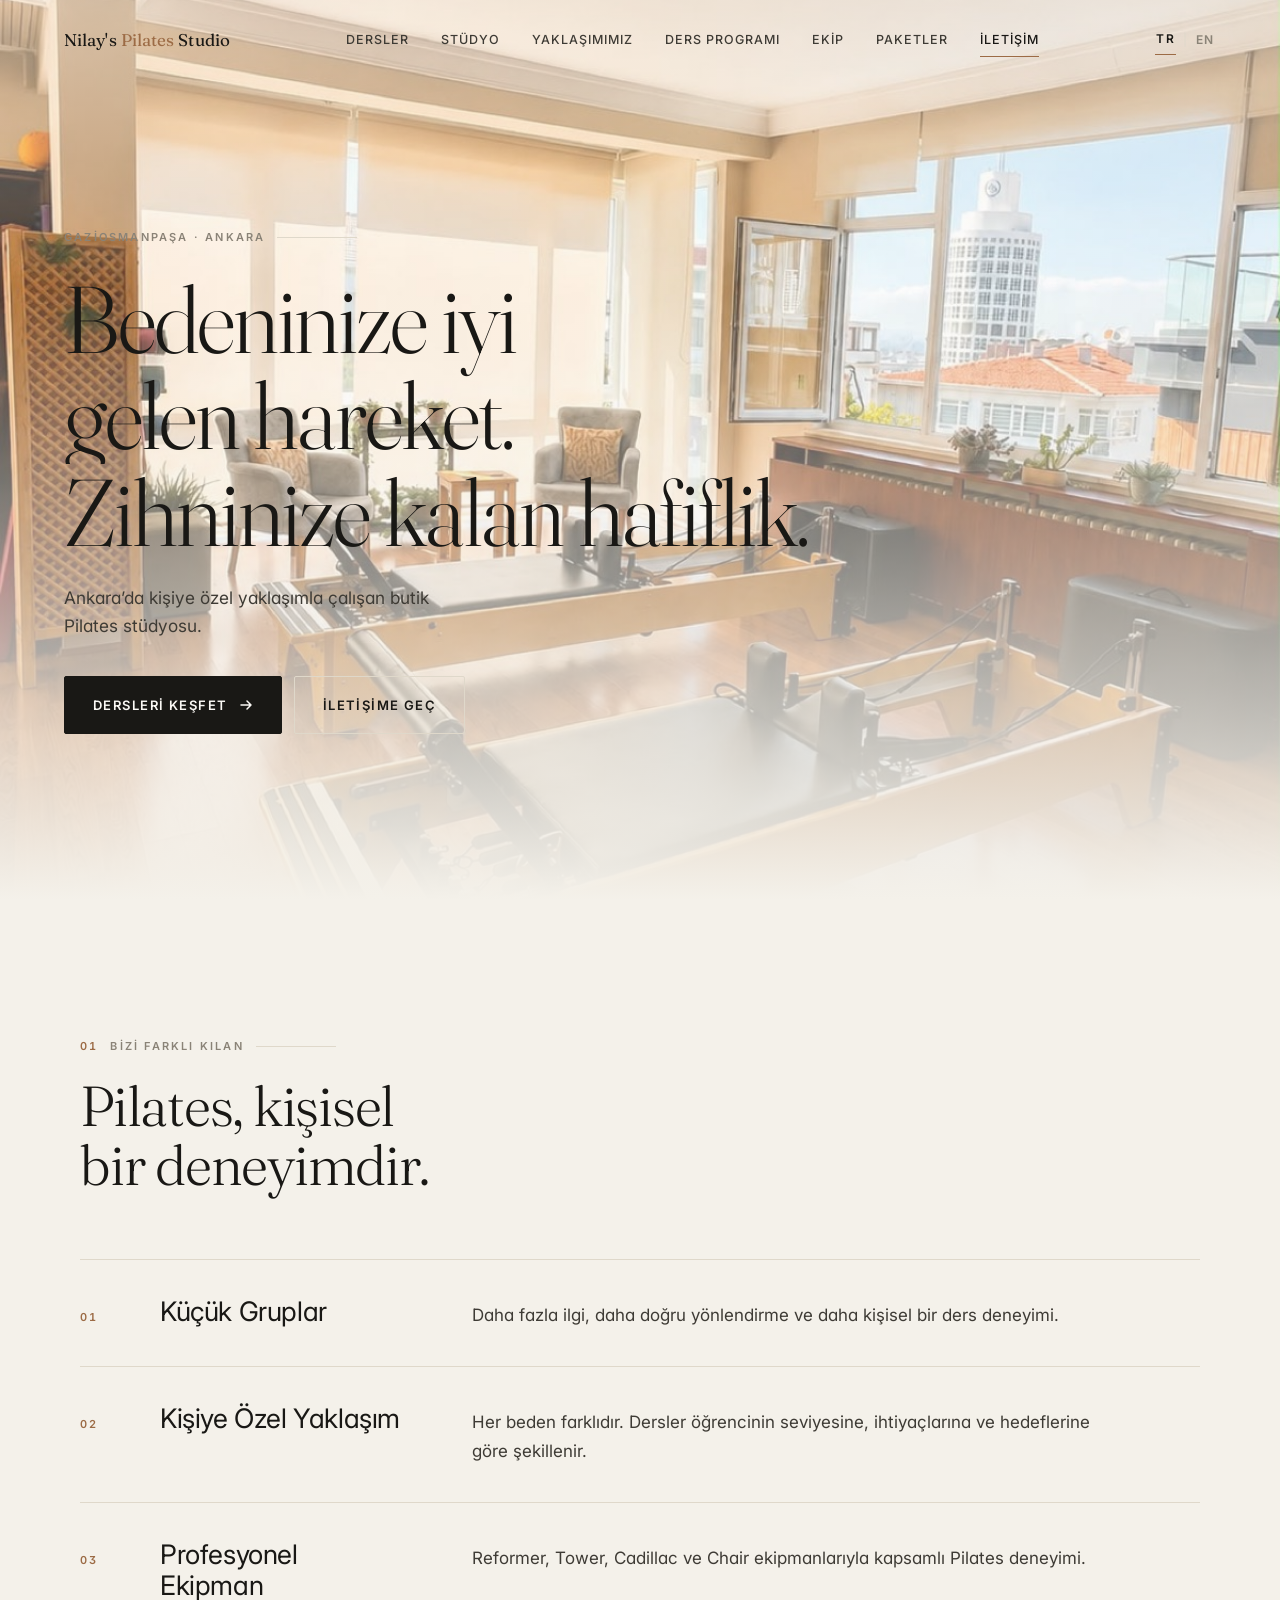
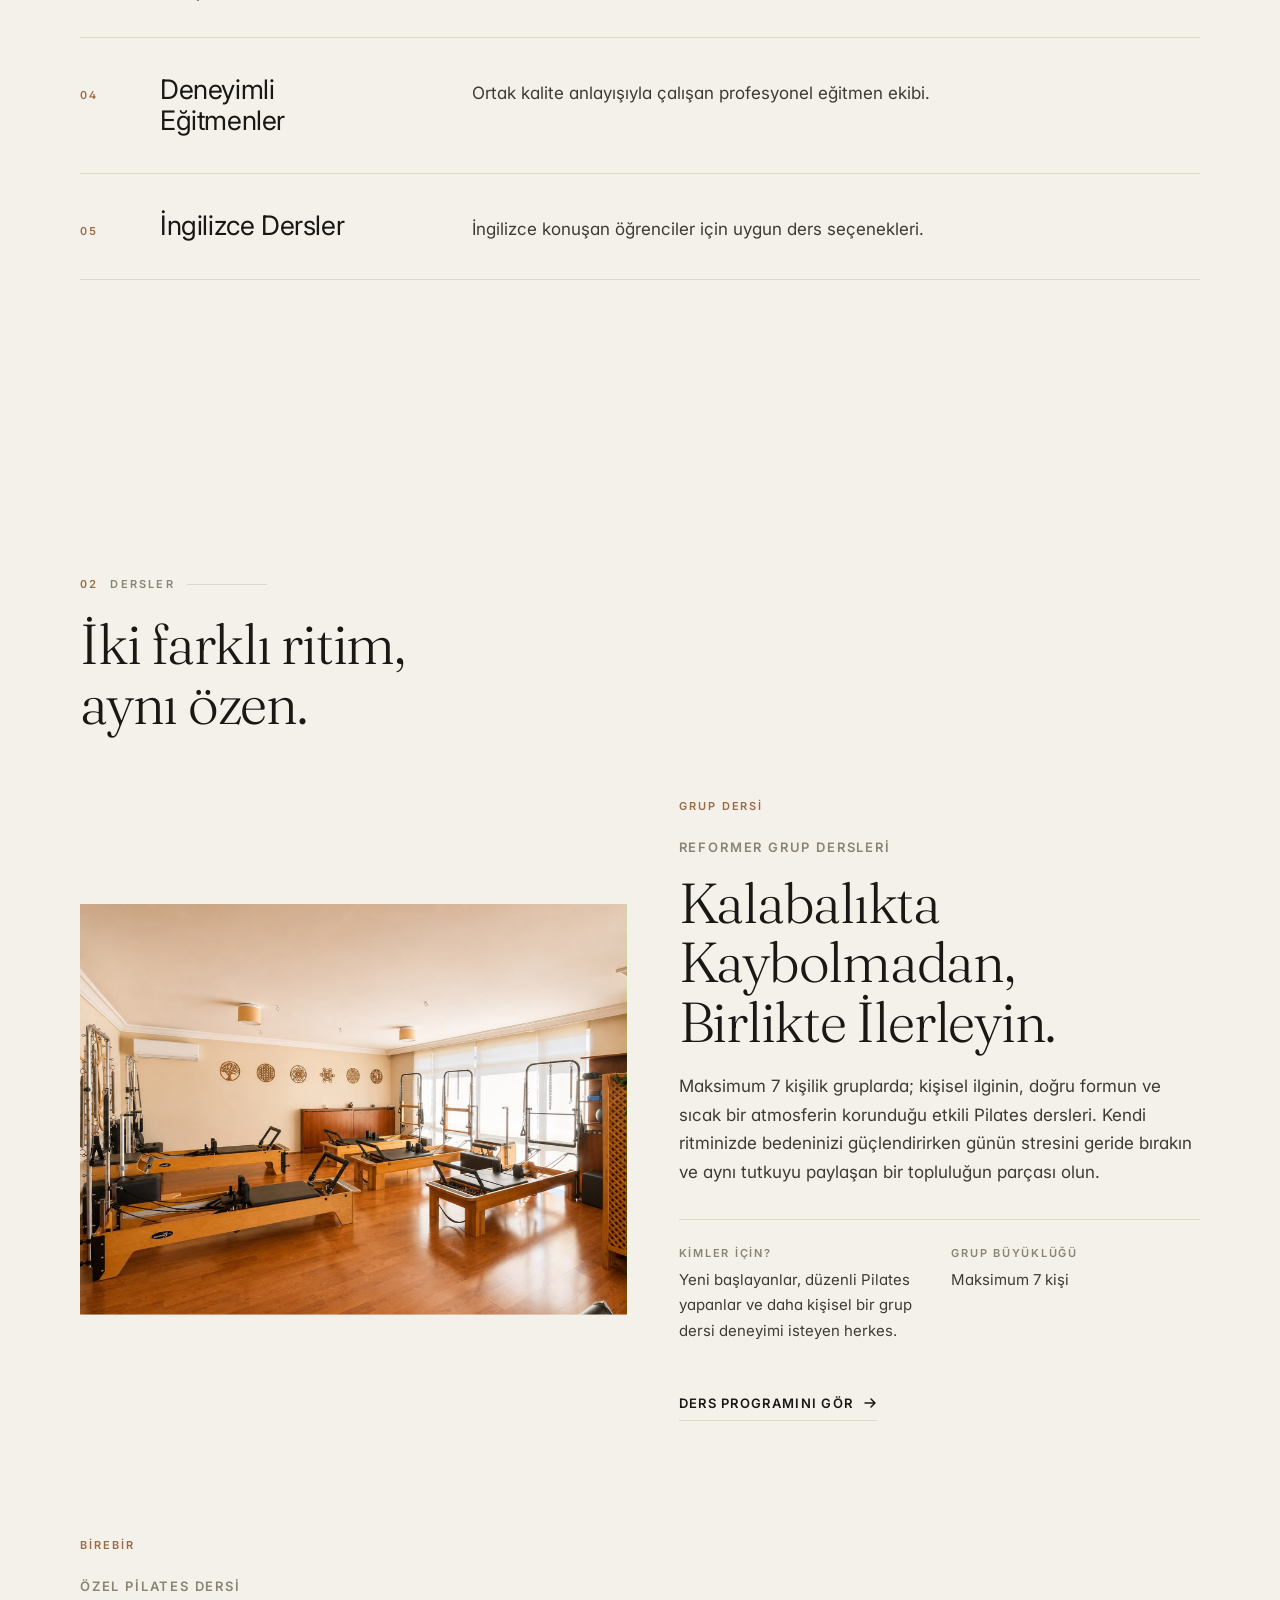
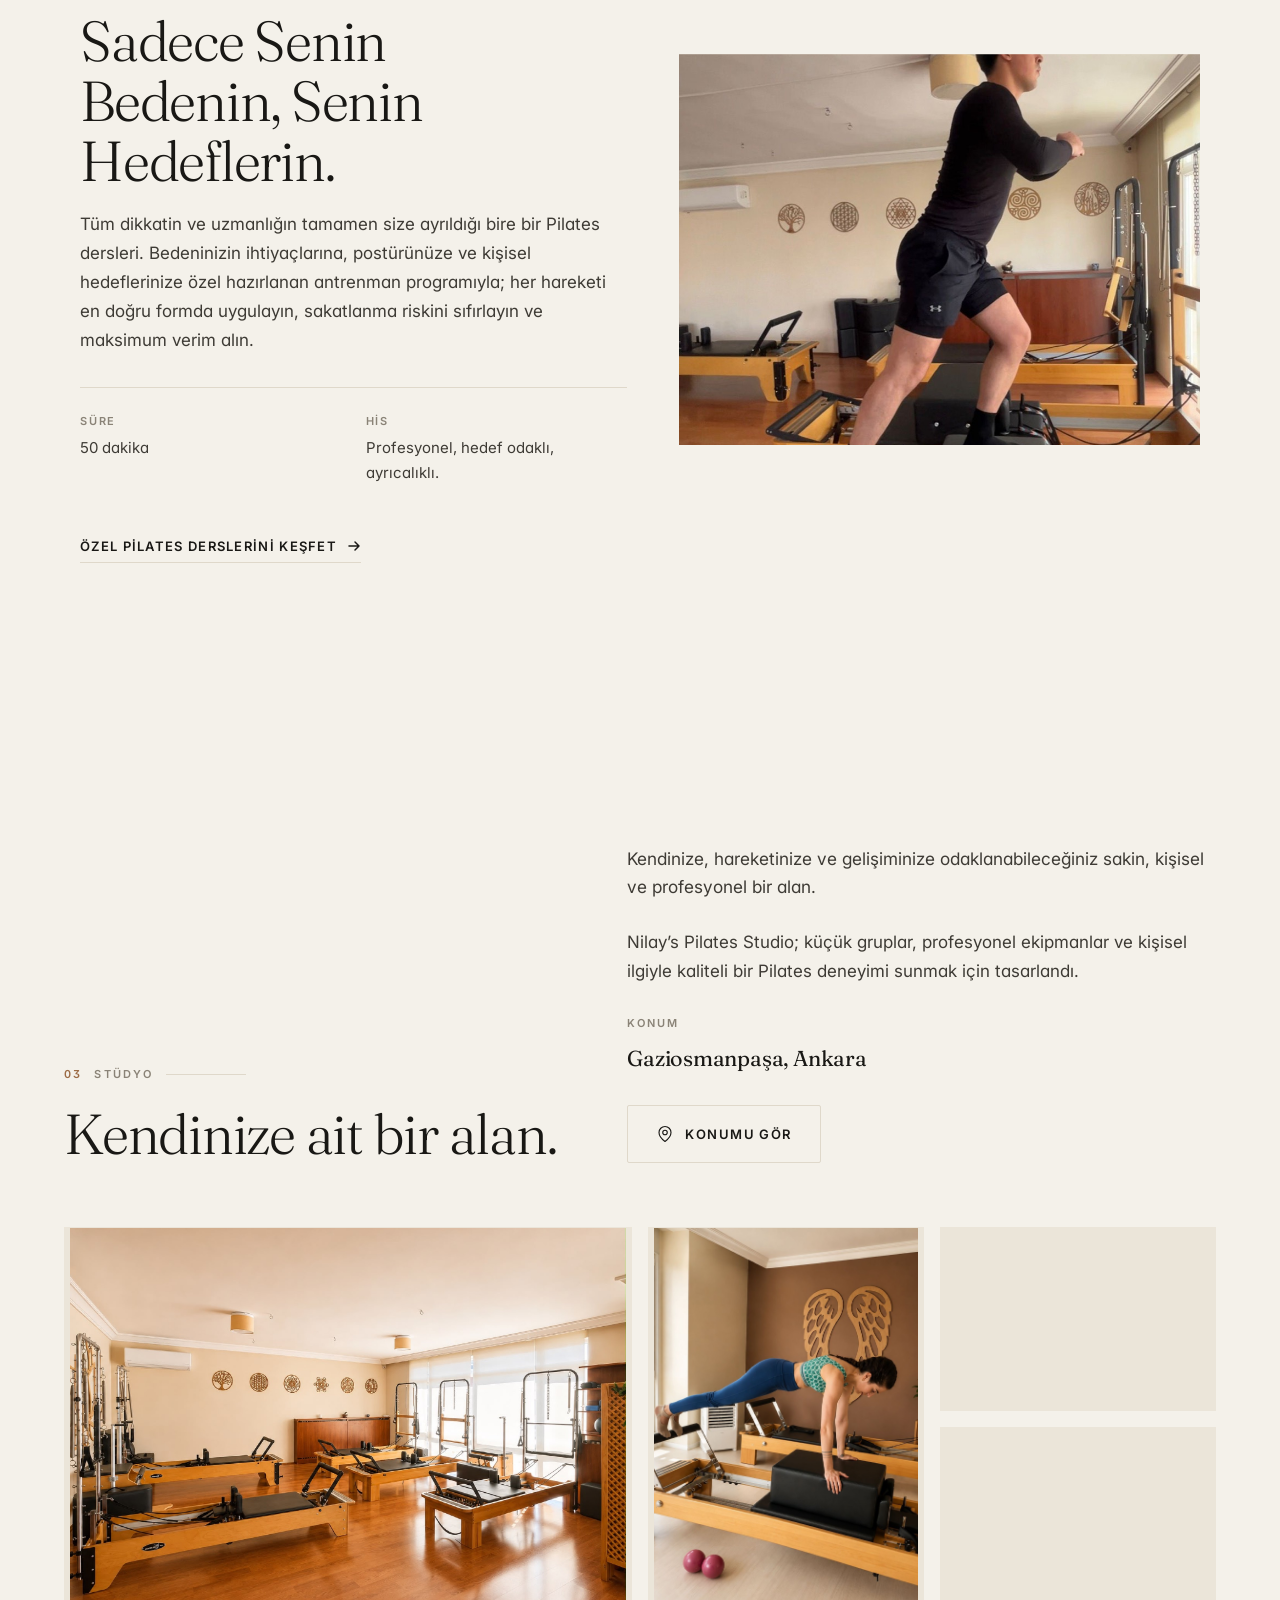
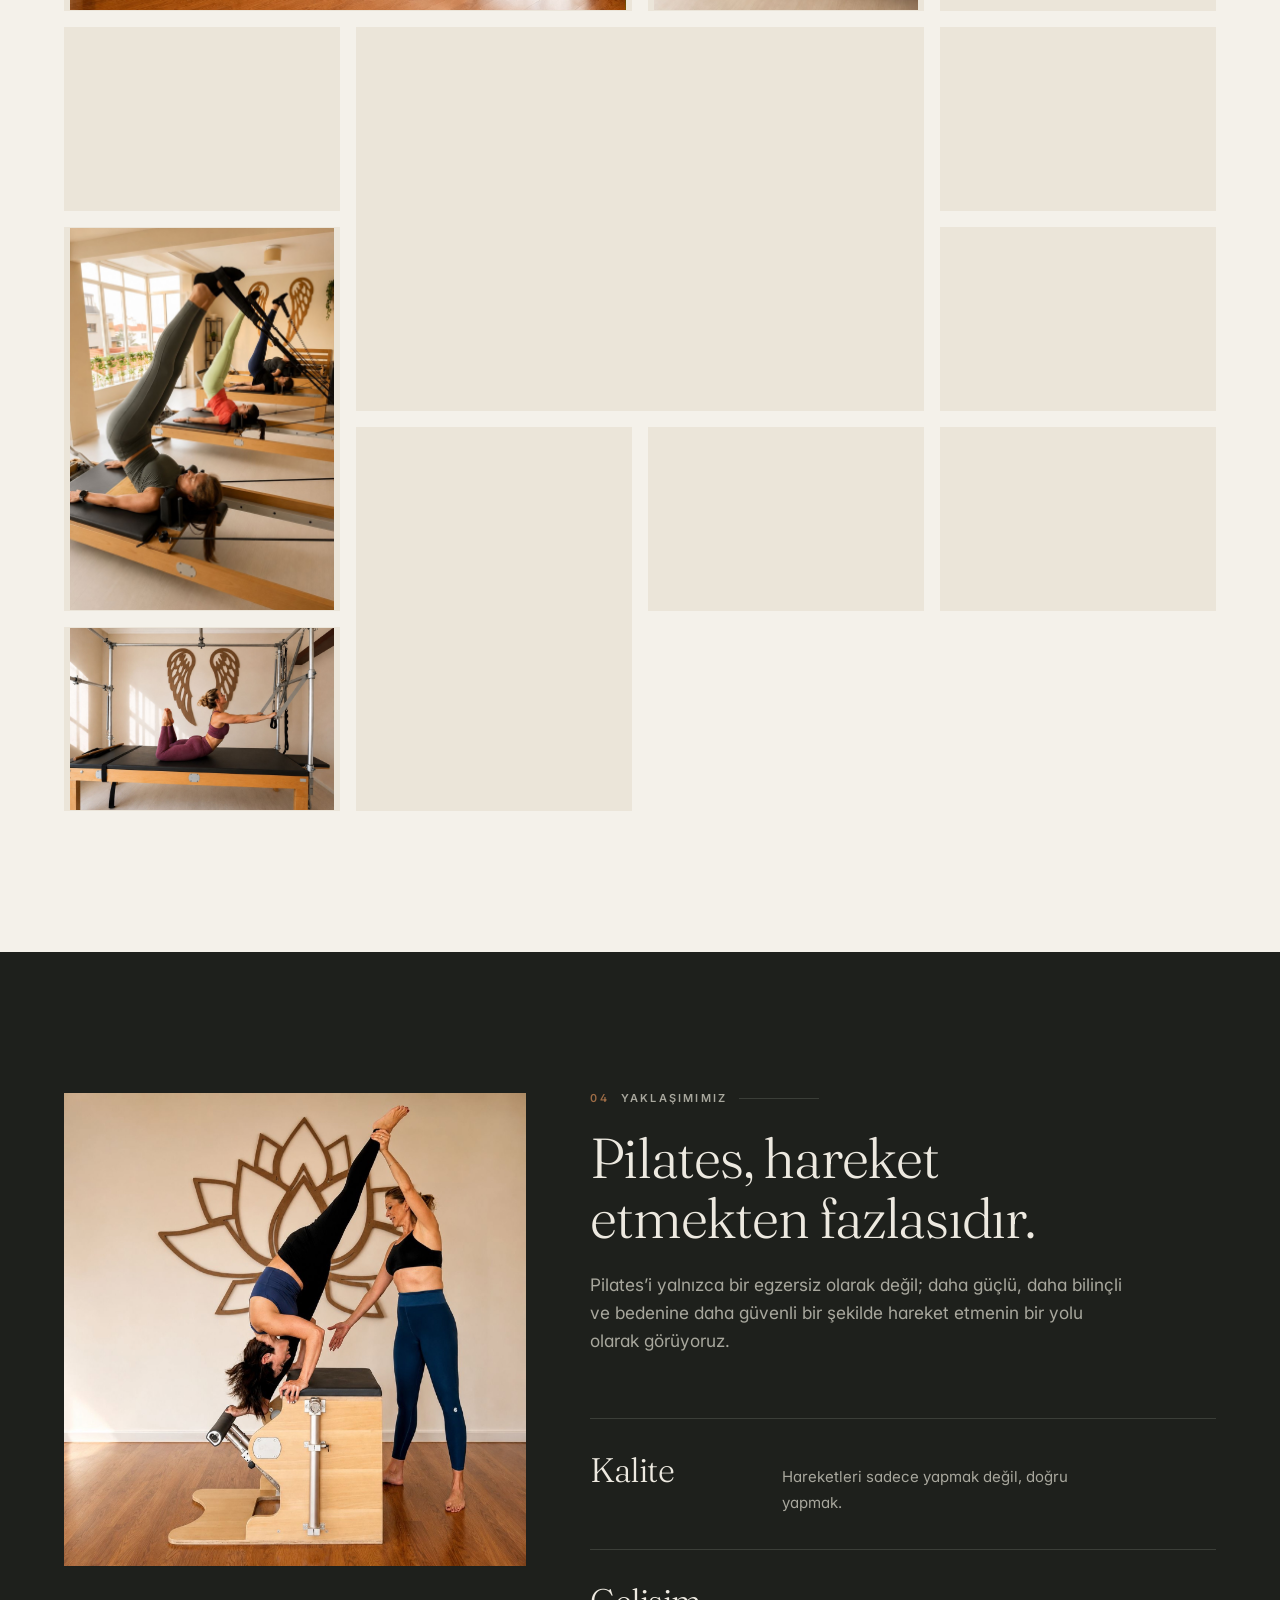
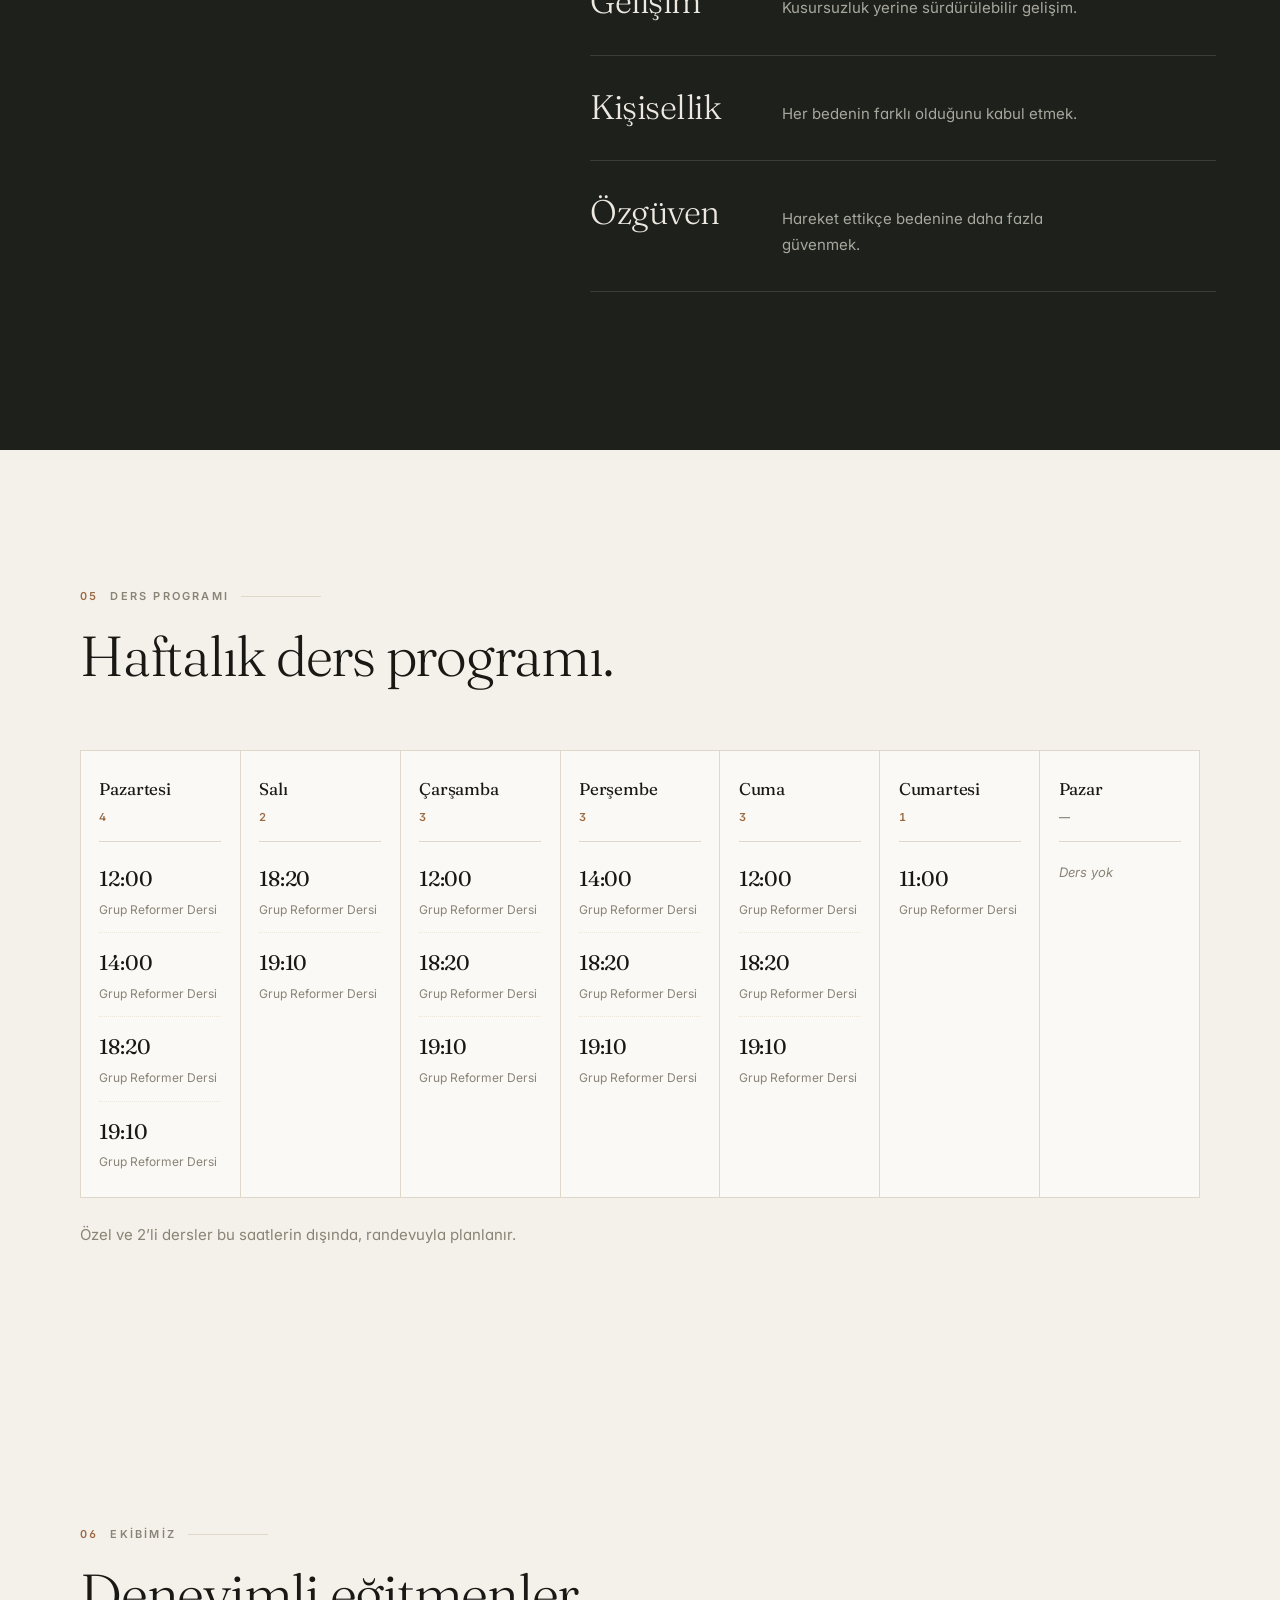
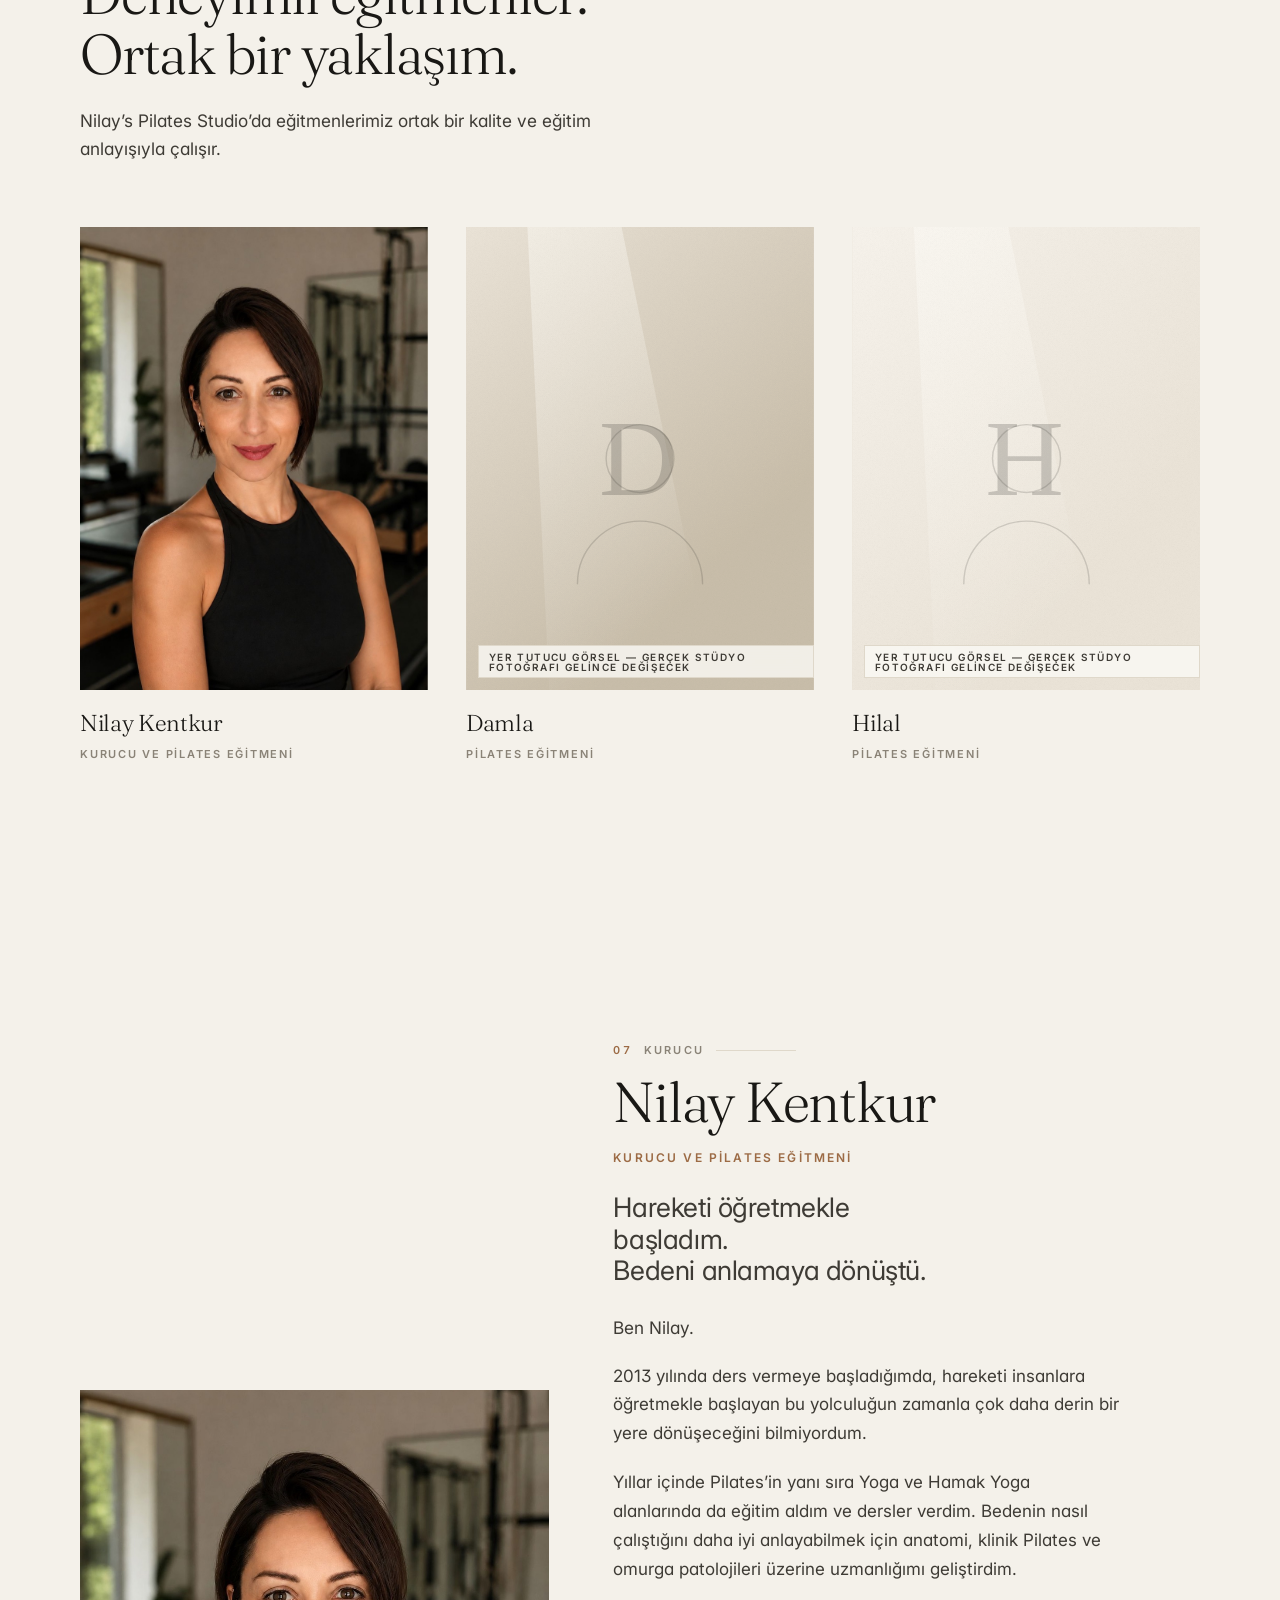
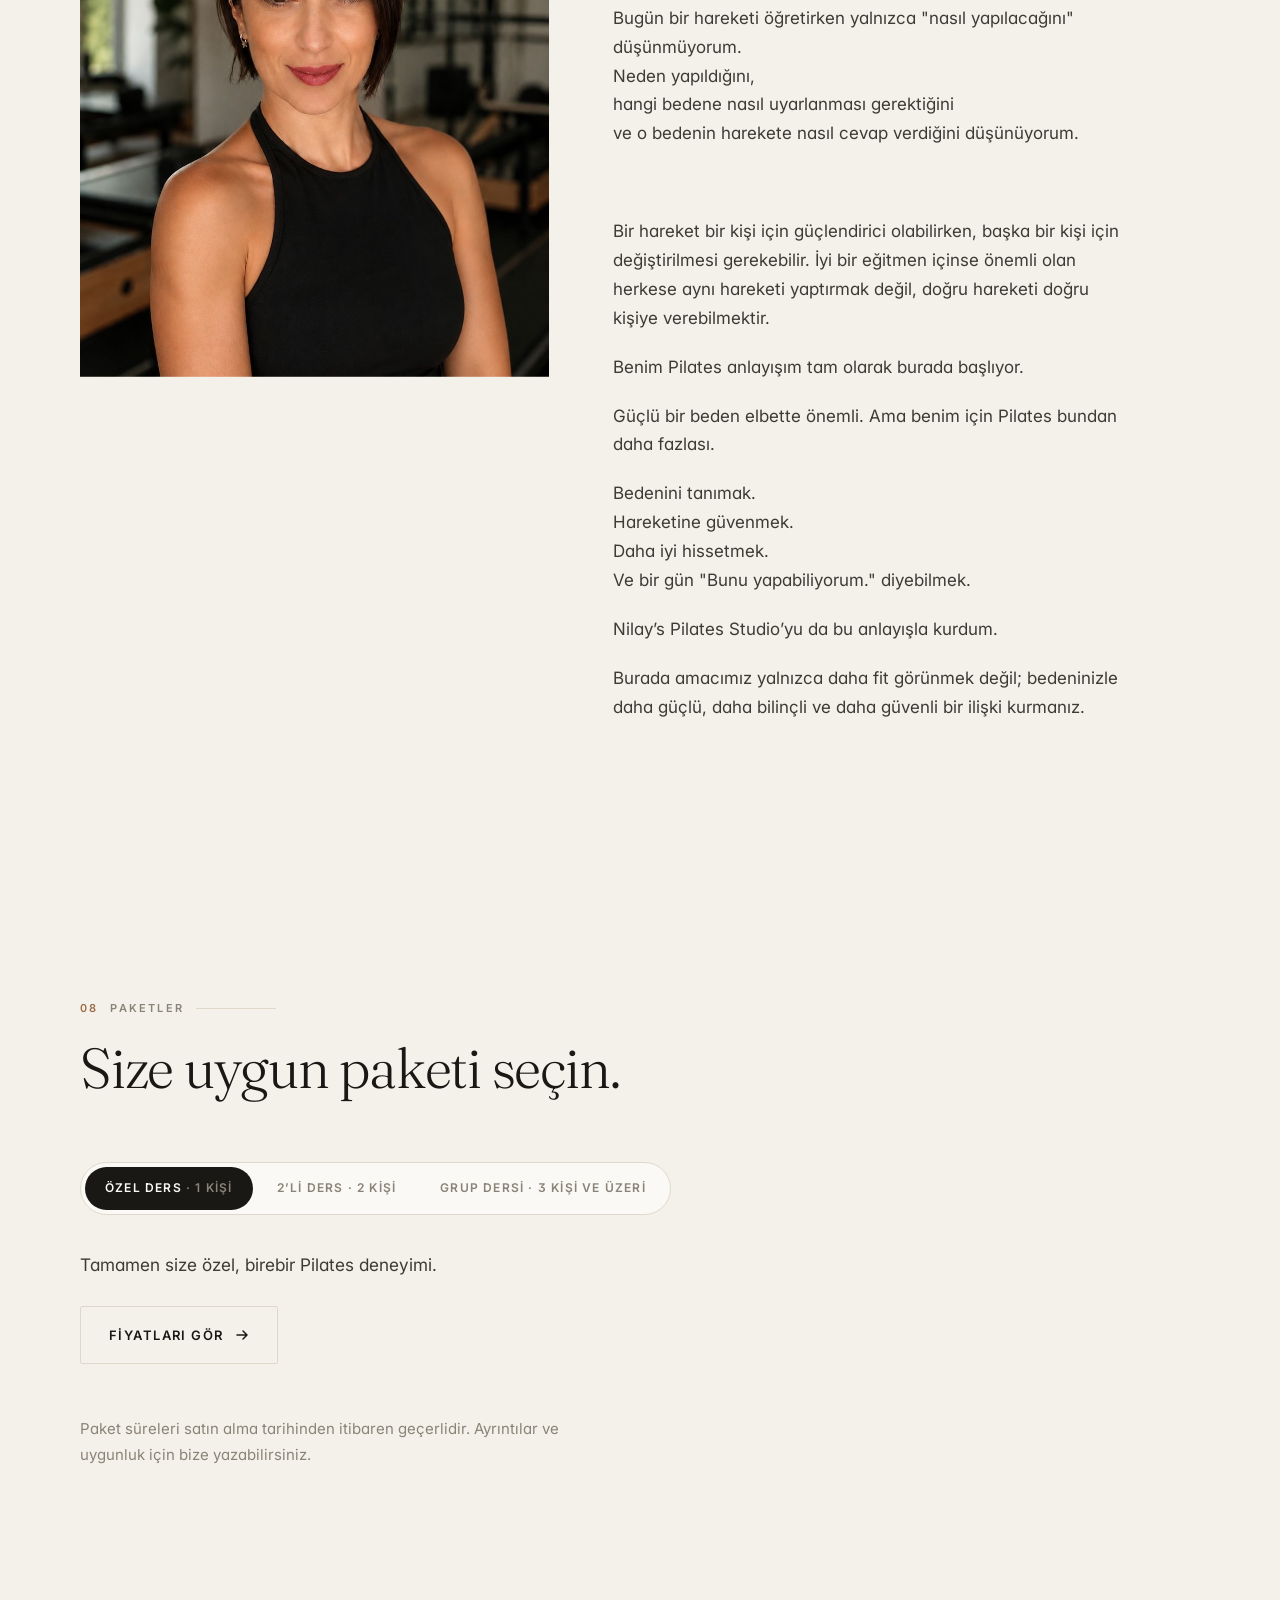
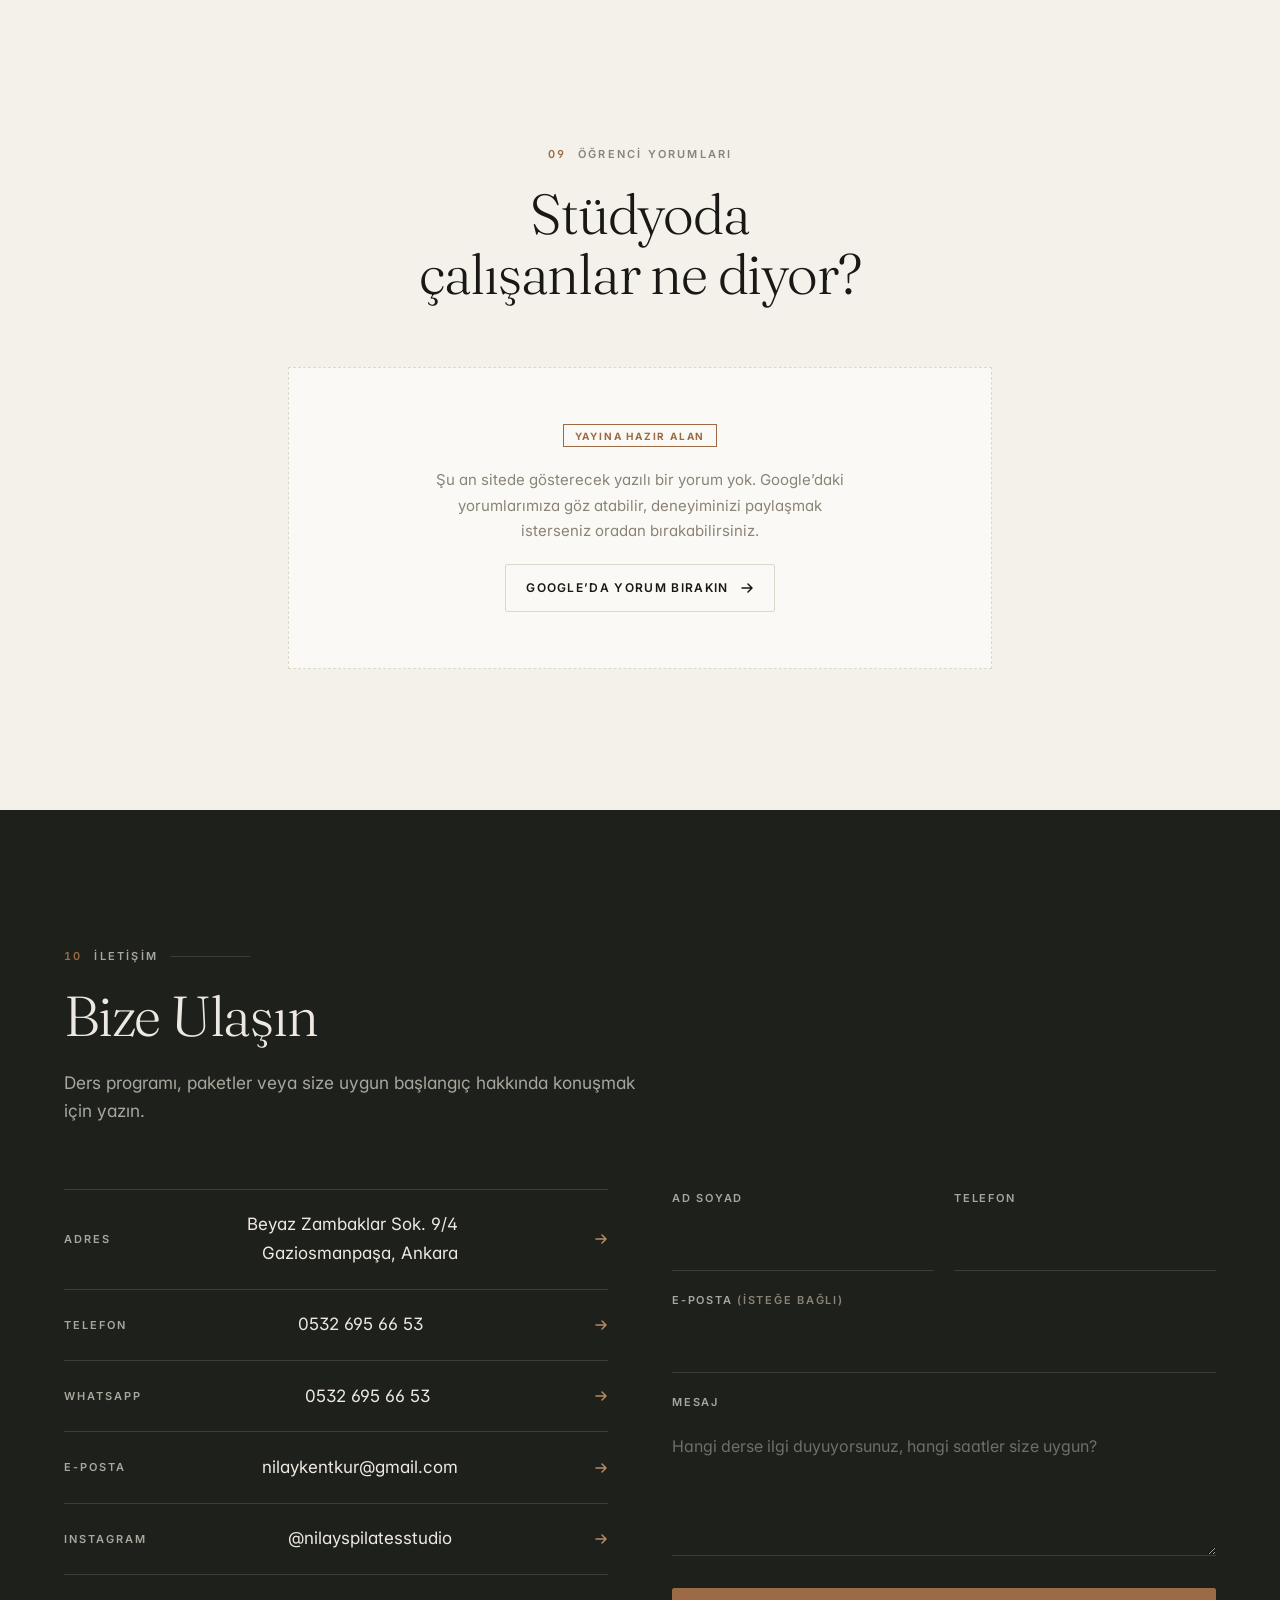
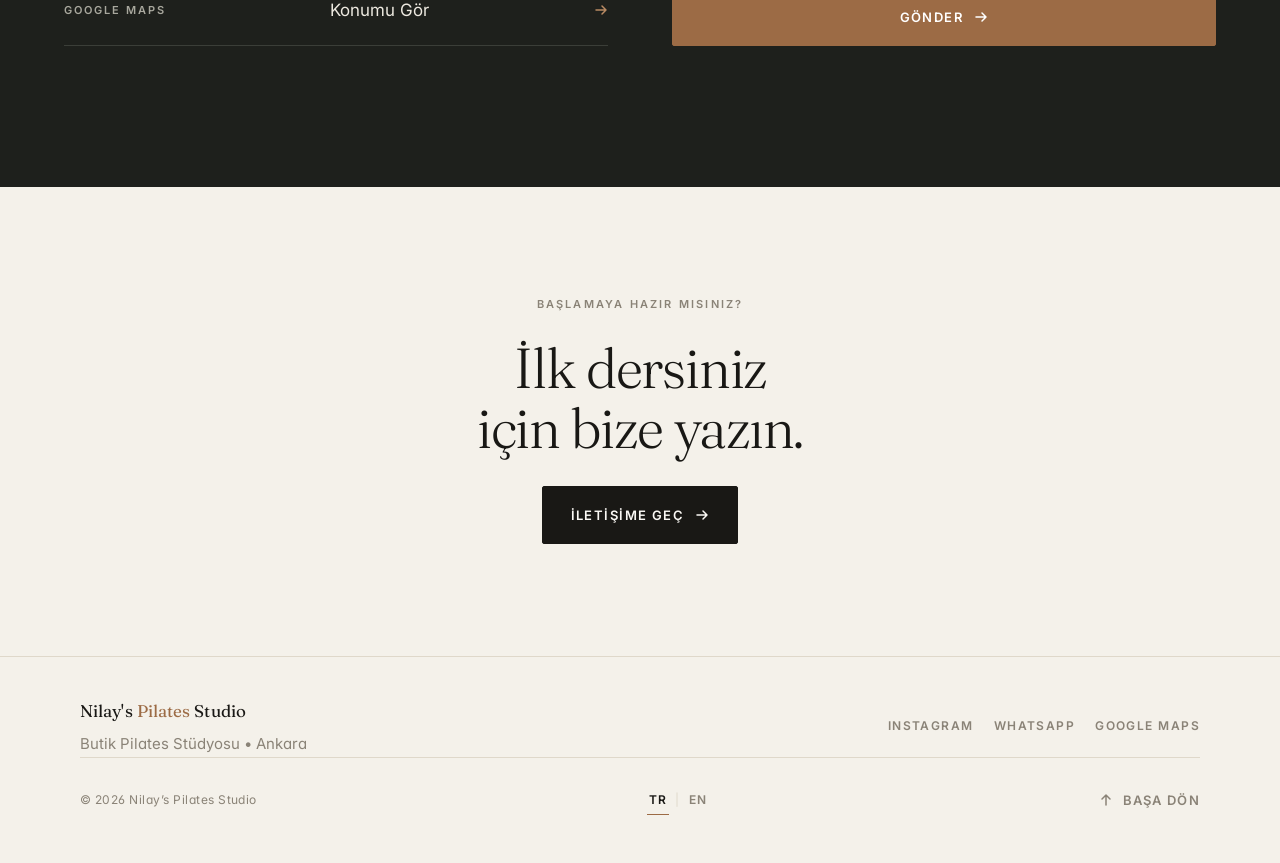
==== commit 12bf352b: "İngilizce sayfada paket fiyatları yerine WhatsApp'a yönlenen 'Ask us' kartı Nilay Hanım'ın isteği: İ" ====
--- a/index.html
+++ b/index.html
@@ -33,7 +33,7 @@
 <link rel="preconnect" href="https://fonts.gstatic.com" crossorigin>
 <link rel="preload" as="image" href="assets/img/studio/hero.svg?v=2aa518df" fetchpriority="high">
 <link rel="stylesheet" href="https://fonts.googleapis.com/css2?family=Fraunces:ital,opsz,wght@0,9..144,300..600;1,9..144,300..500&family=Inter:wght@400;500;600&display=swap">
-<link rel="stylesheet" href="assets/css/app.css?v=33a74a57">
+<link rel="stylesheet" href="assets/css/app.css?v=2815f0b1">
 
 <script>document.documentElement.classList.add('js')</script>
 <script type="application/ld+json">{"@context":"https://schema.org","@type":["HealthAndBeautyBusiness","SportsActivityLocation"],"name":"Nilay's Pilates Studio","description":"Ankara Gaziosmanpaşa’da butik Pilates stüdyosu. Maksimum 7 kişilik reformer grup dersleri, birebir özel ders, klinik ve hamile pilatesi. İngilizce ders seçenekleri.","url":"https://kprens.github.io/nilays-pilates-studio/","image":"https://kprens.github.io/nilays-pilates-studio/assets/img/og.png","address":{"@type":"PostalAddress","streetAddress":"Beyaz Zambaklar Sok. 9/4","addressLocality":"Gaziosmanpaşa","addressRegion":"Ankara","addressCountry":"TR"},"hasMap":"https://www.google.com/maps/search/?api=1&query=Nilay%27s%20Pilates%20Studio%20Gaziosmanpa%C5%9Fa%20Ankara","sameAs":["https://instagram.com/nilayspilatesstudio"],"inLanguage":"tr","telephone":"+905326956653"}</script>
--- a/assets/css/app.css
+++ b/assets/css/app.css
@@ -408,6 +408,8 @@
 .tier.is-best .tier-cta{color:var(--on-deep)}
 .tier:hover .tier-cta,.tier:focus-within .tier-cta{opacity:1; transform:none}
 .price-note{margin-top:1.5rem; max-width:56ch}
+.tiers-ask{display:grid; gap:1.25rem; align-items:start; padding:clamp(1.5rem,3vw,2.25rem); background:var(--paper-2); border:1px solid var(--line); max-width:34rem}
+.tiers-ask .body{color:var(--ink-2)}
 @media (min-width:48rem){.tiers{grid-template-columns:repeat(3,1fr)}}
 @media (hover:none){.tier-cta{opacity:1; transform:none}}
 
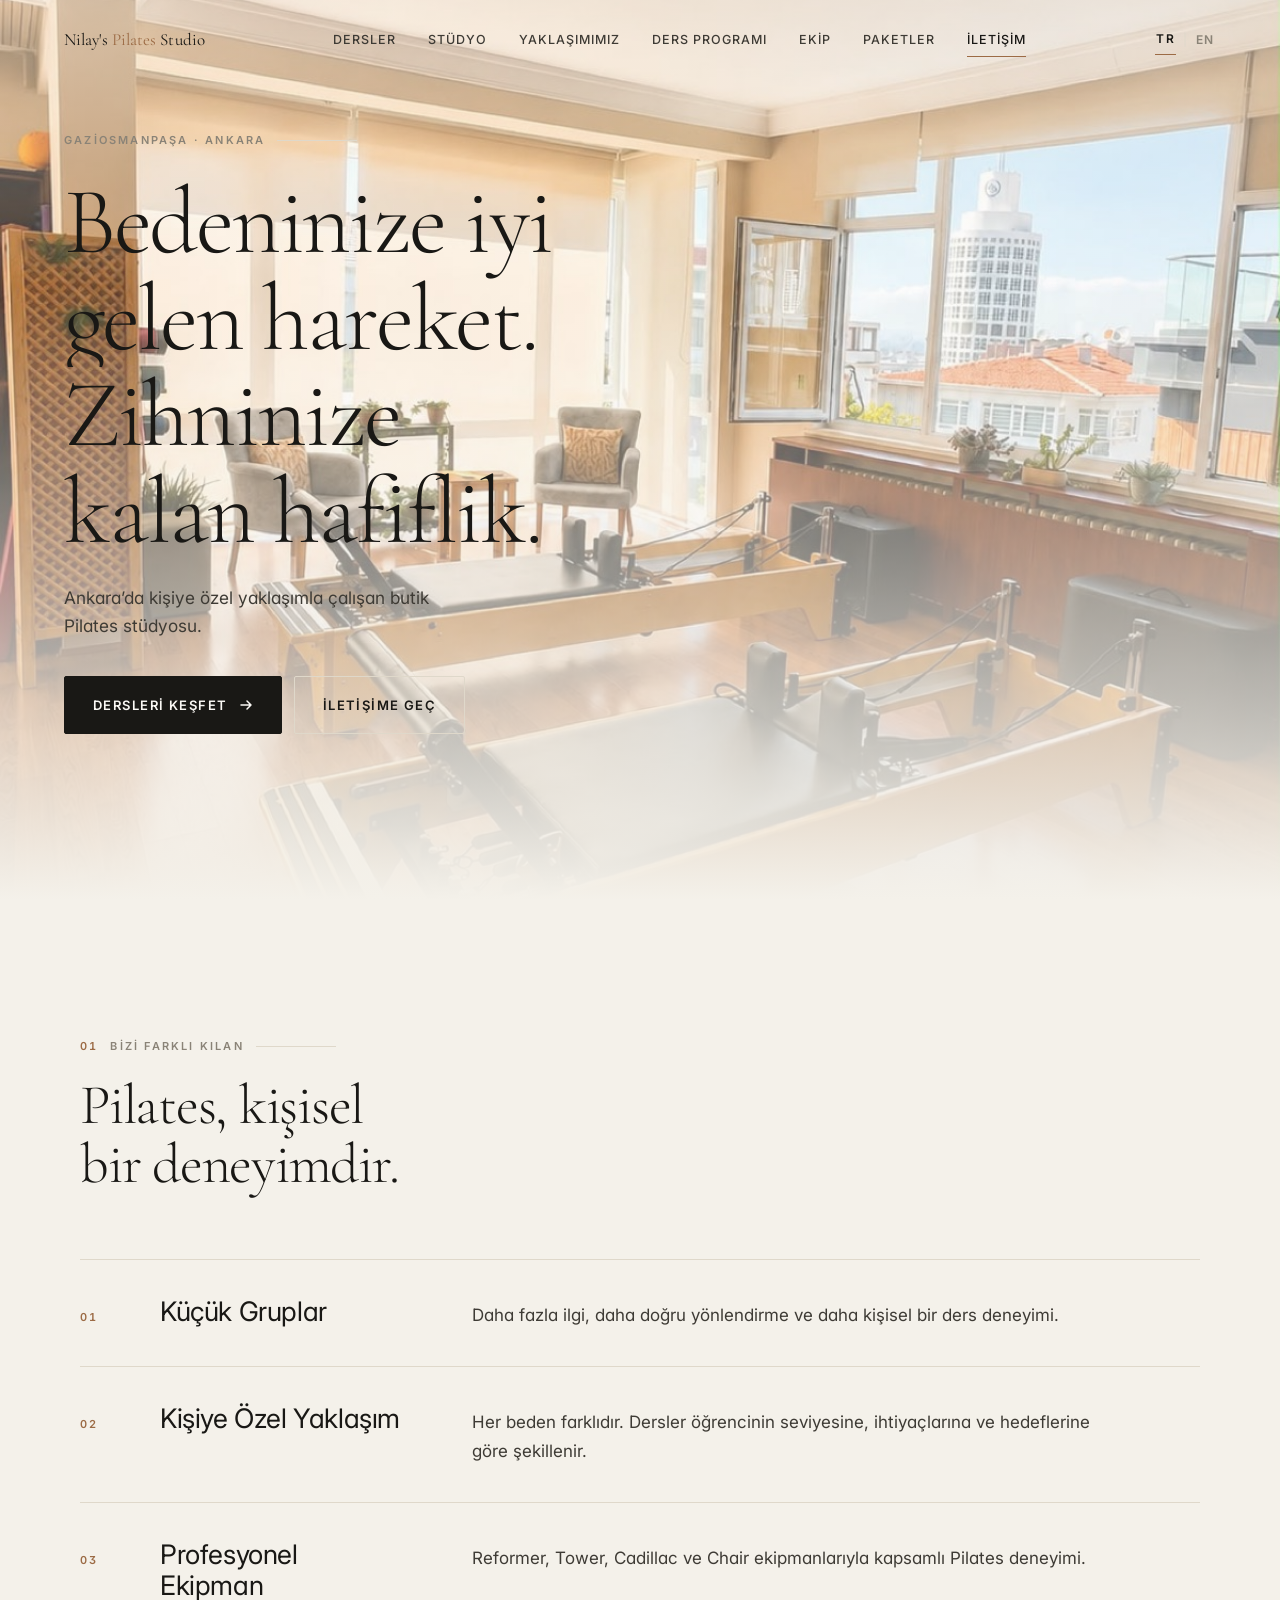
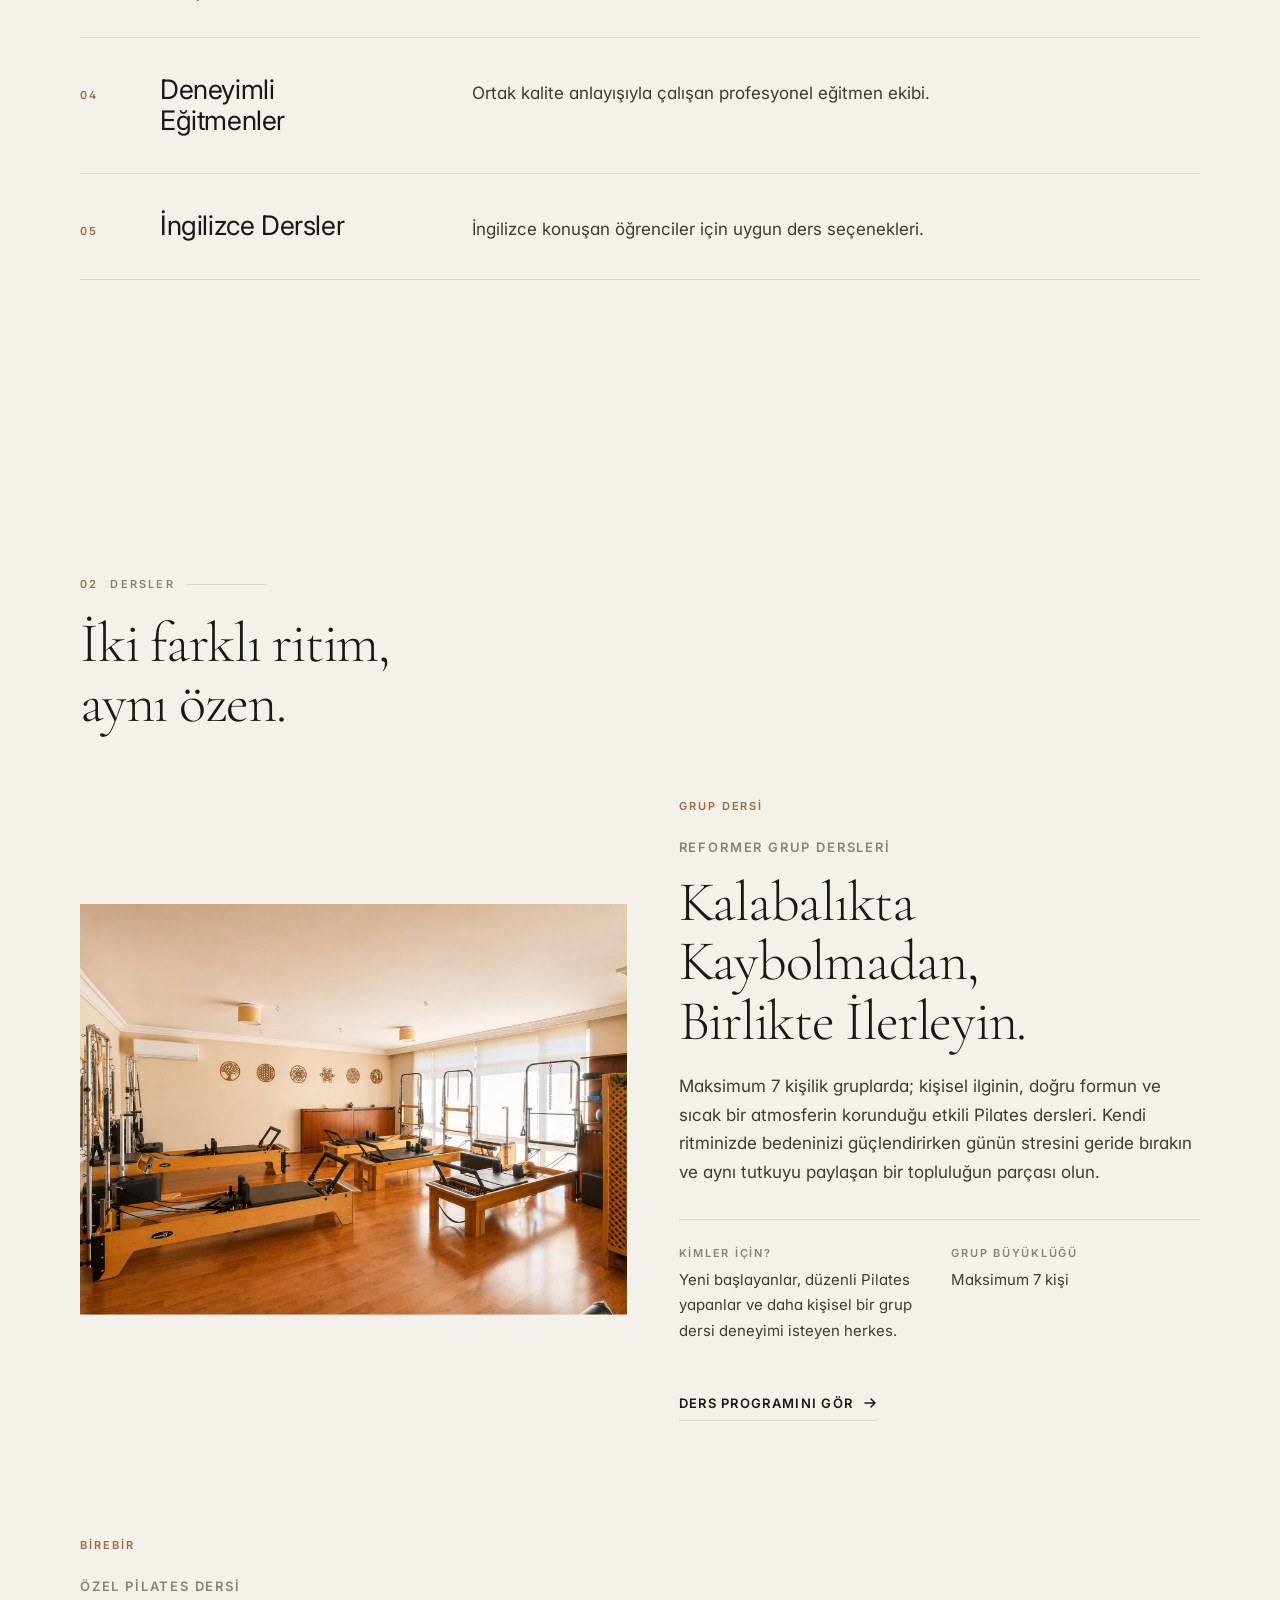
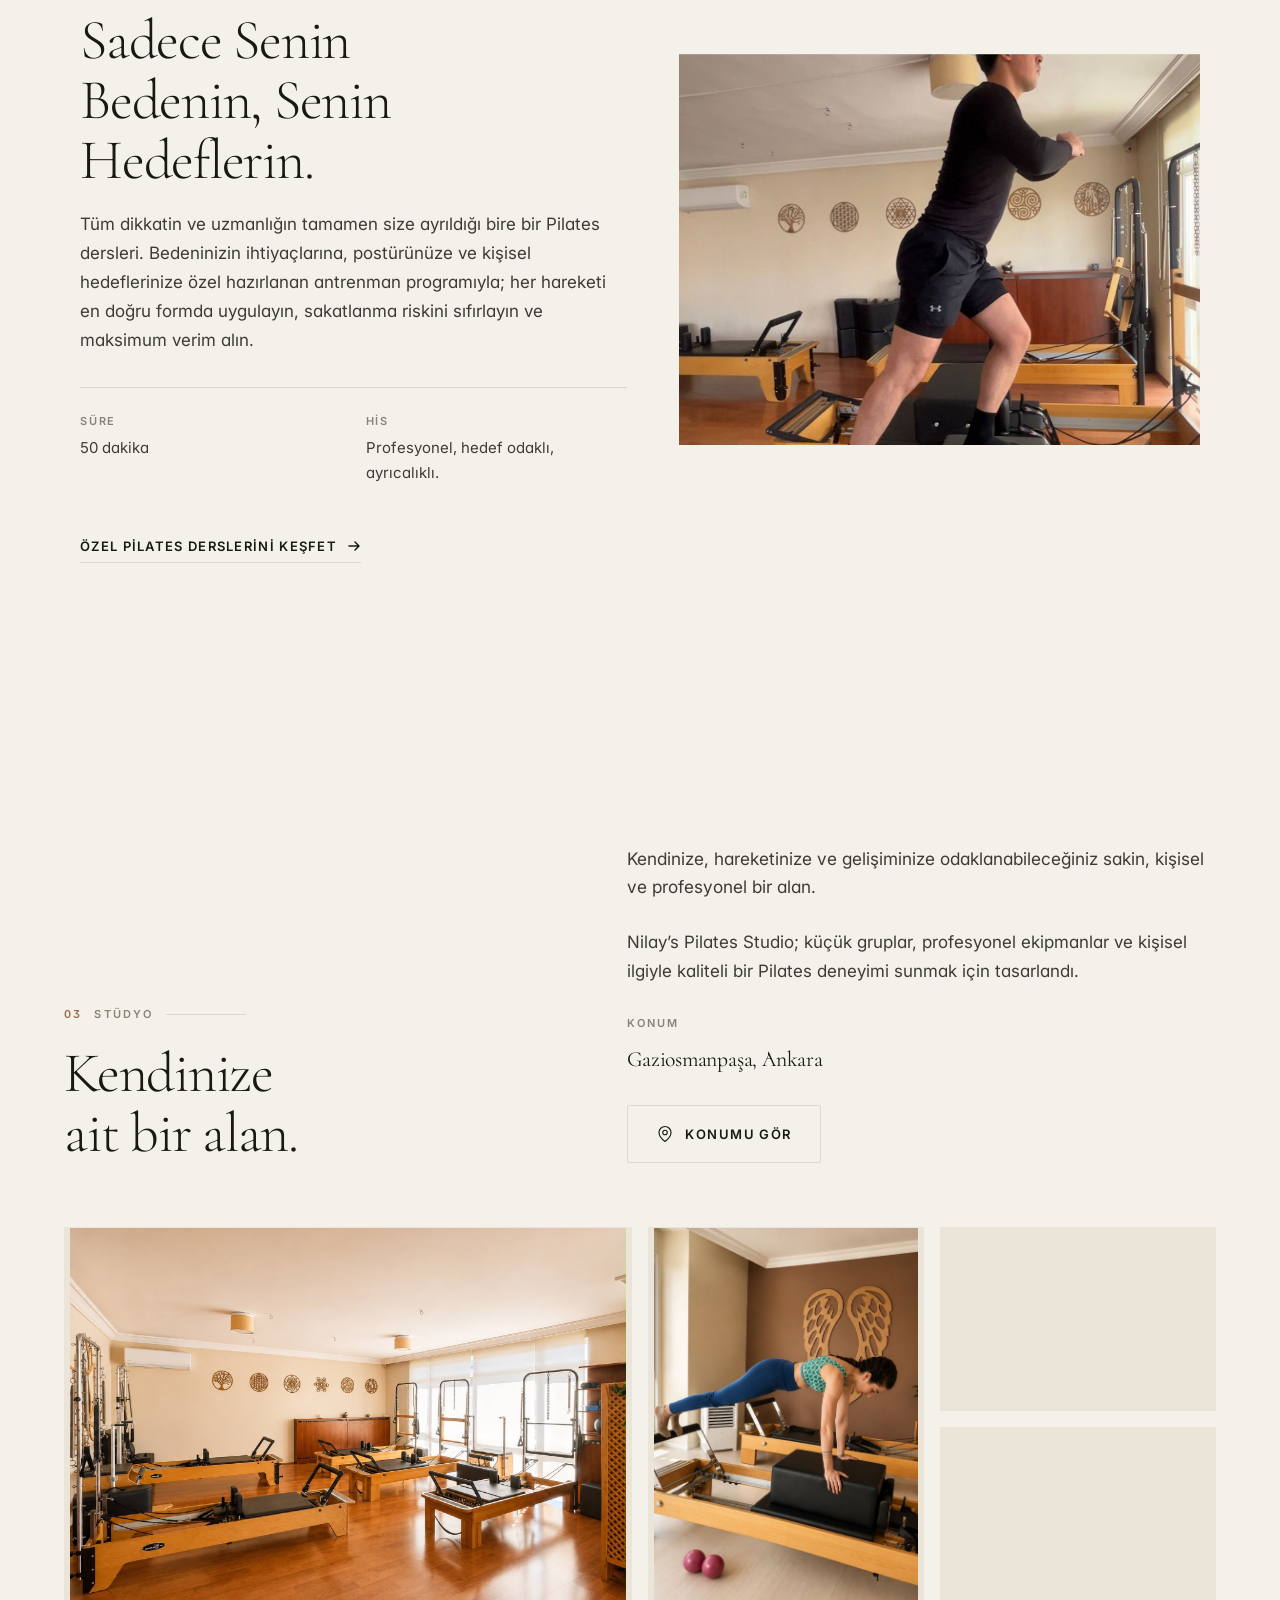
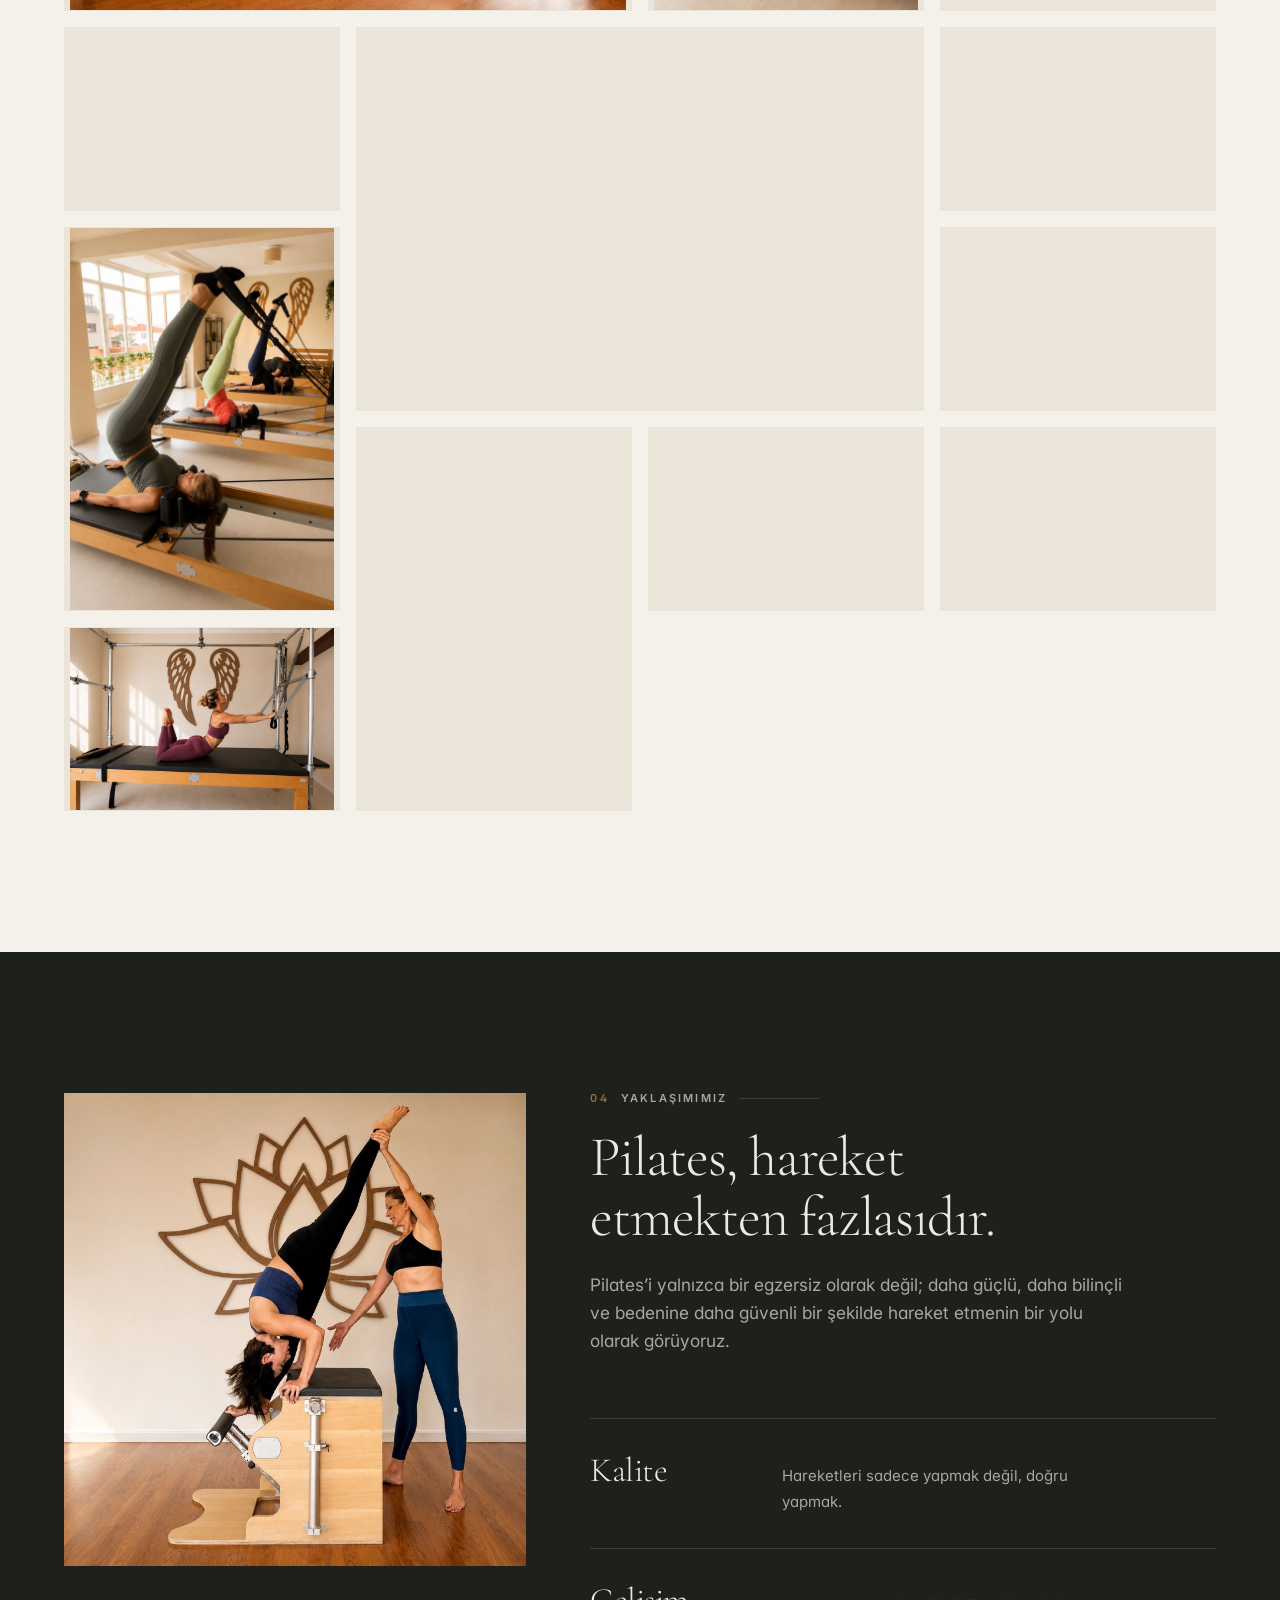
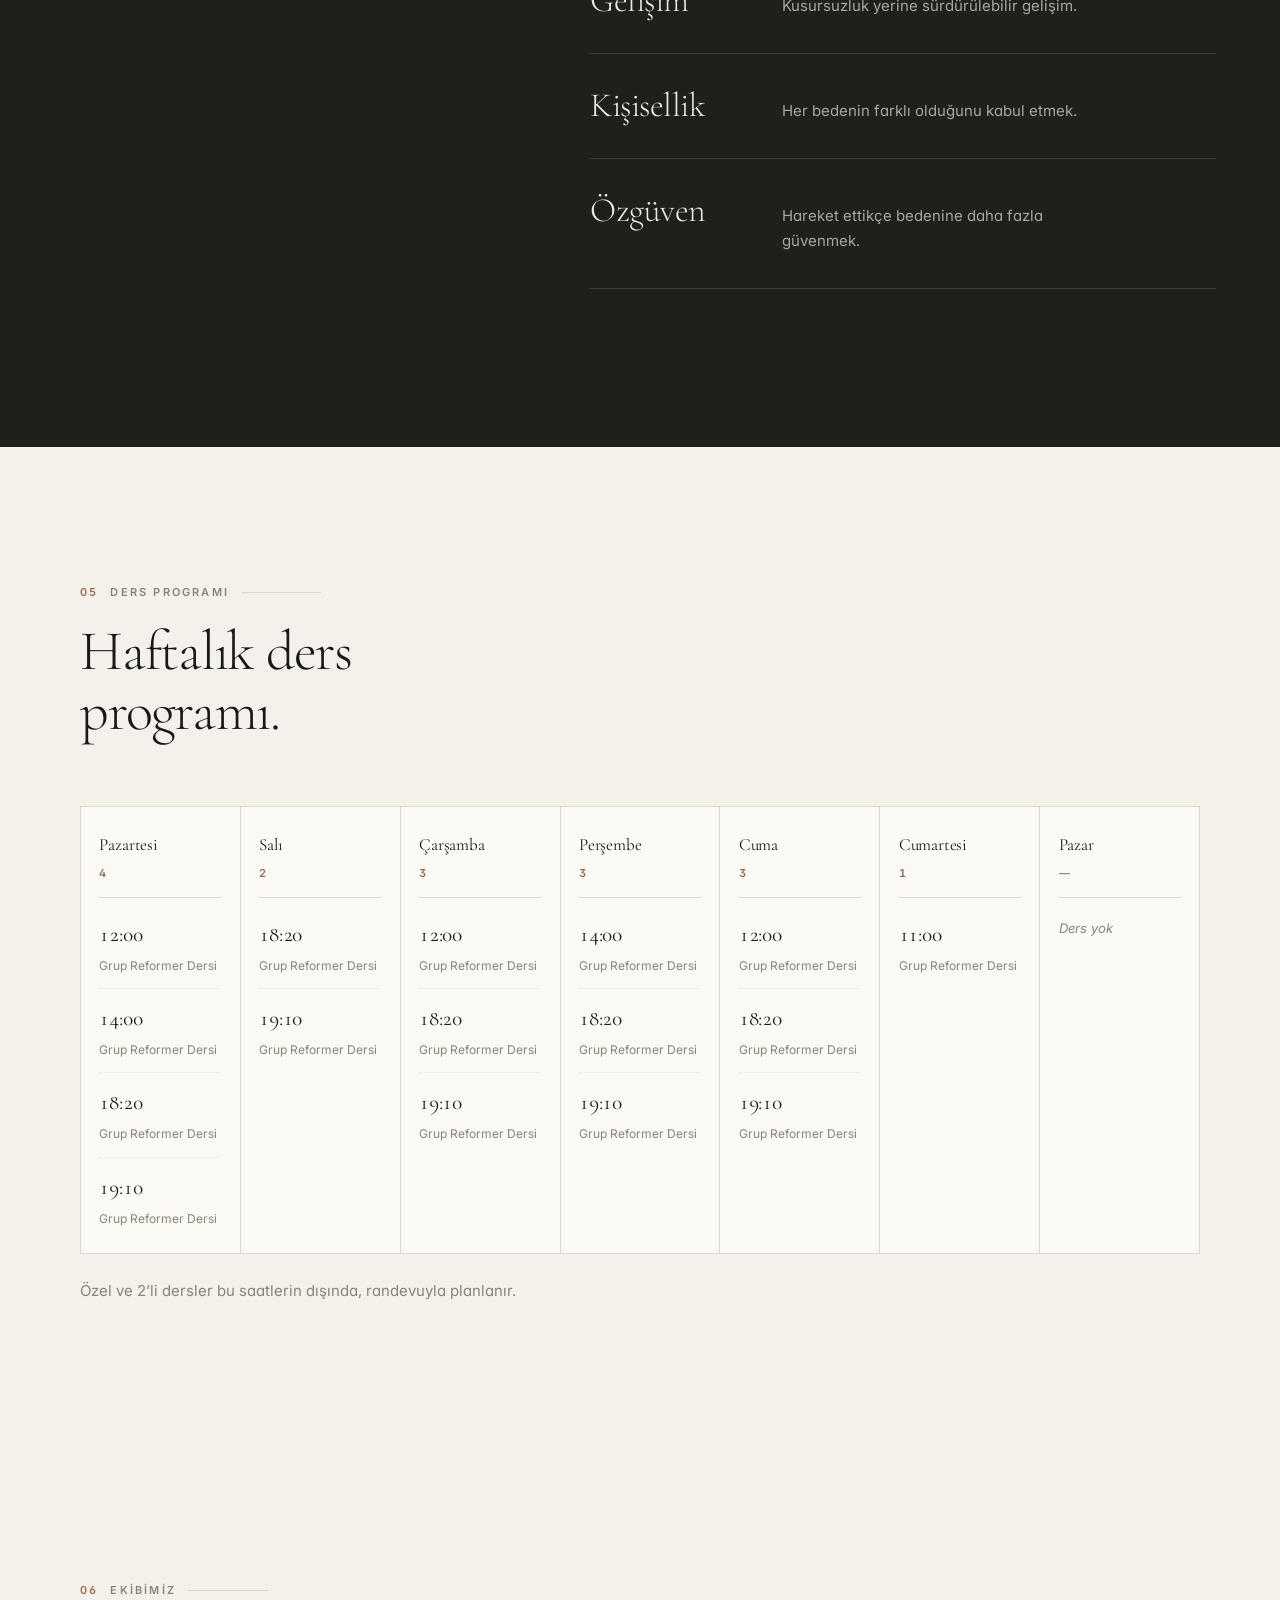
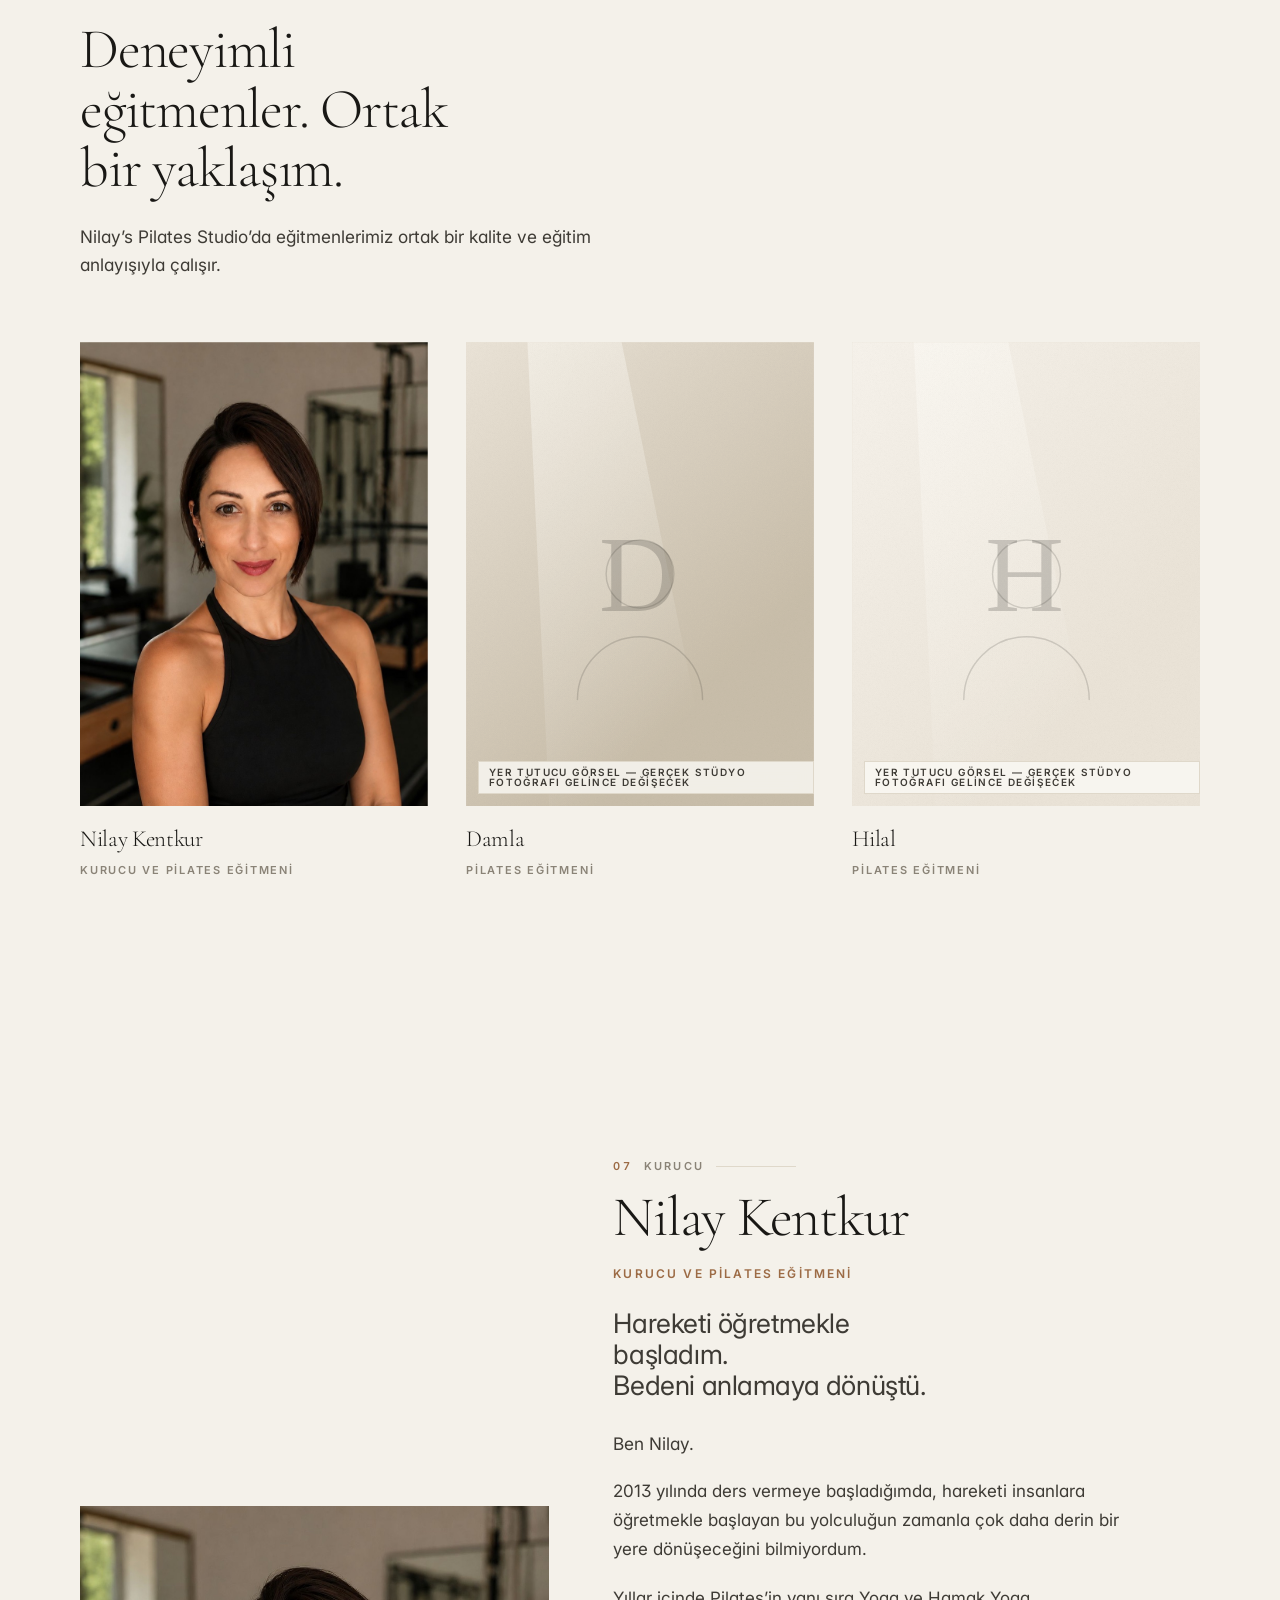
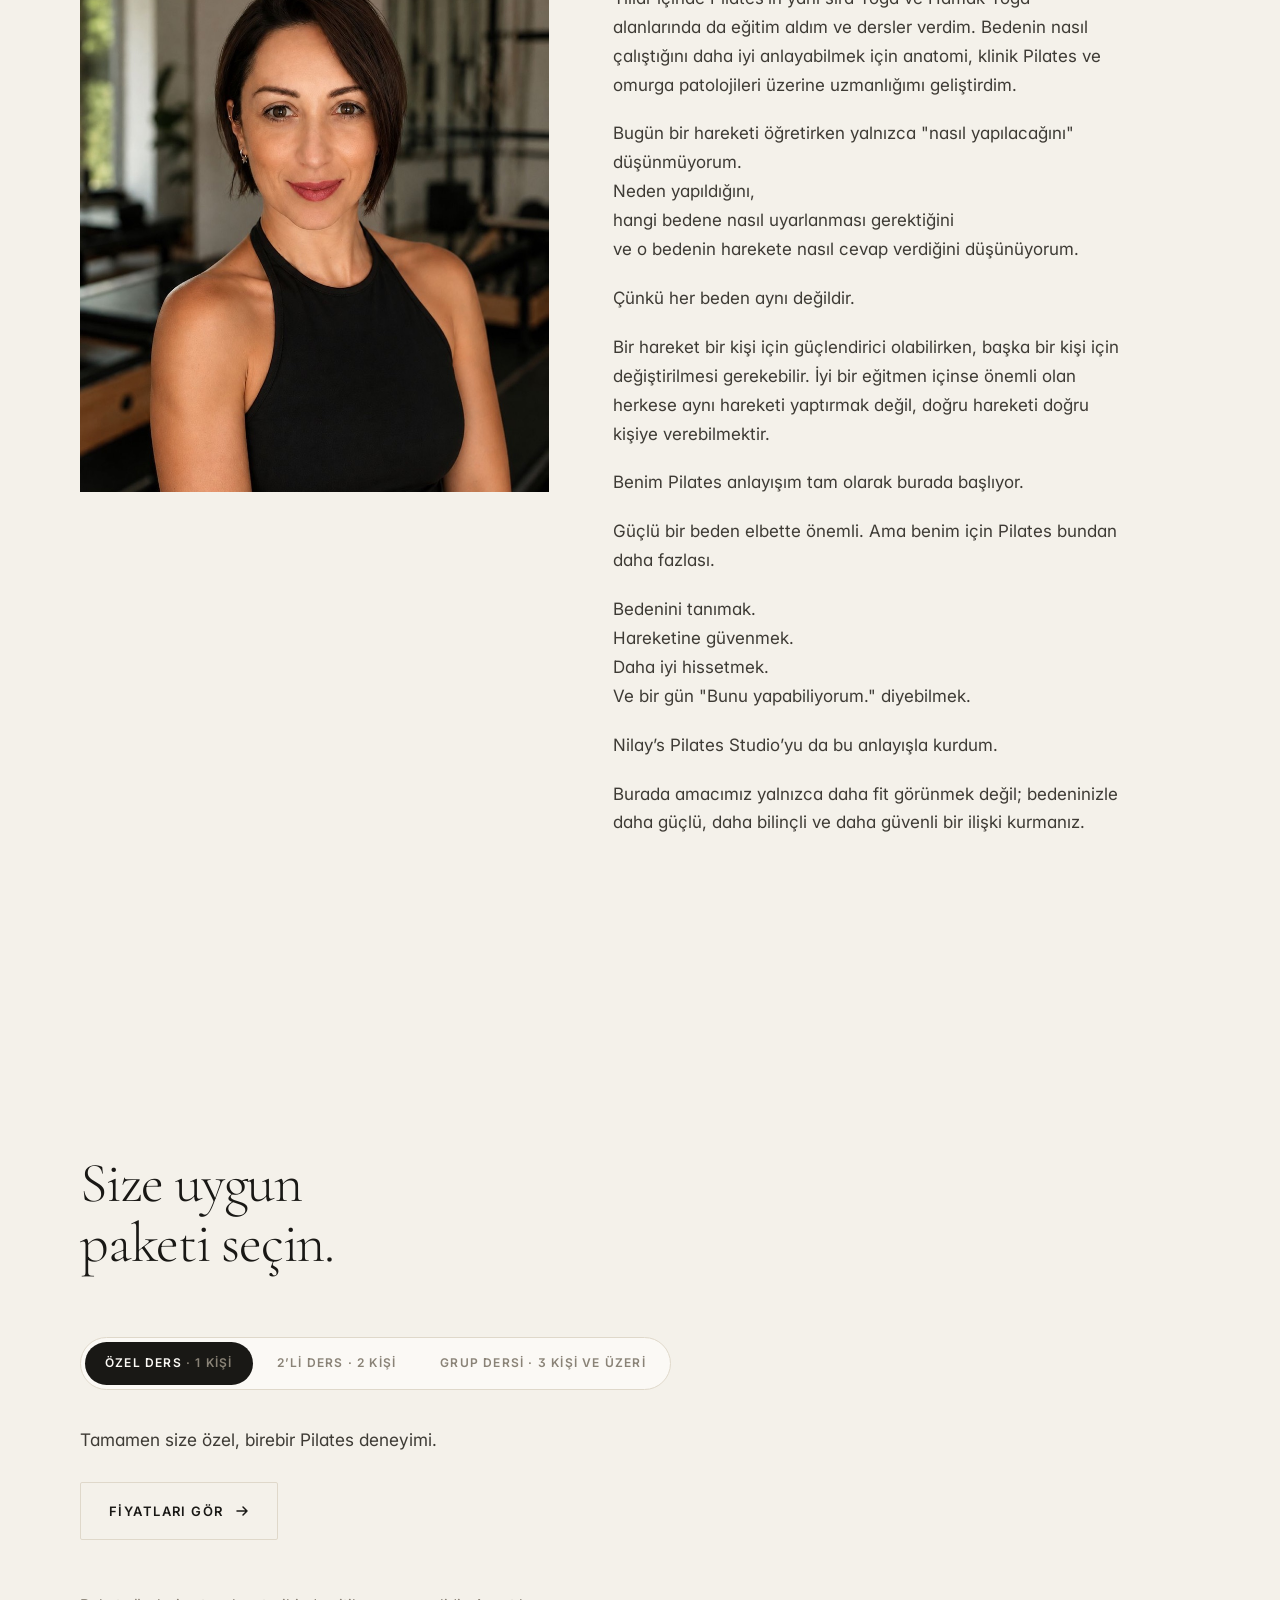
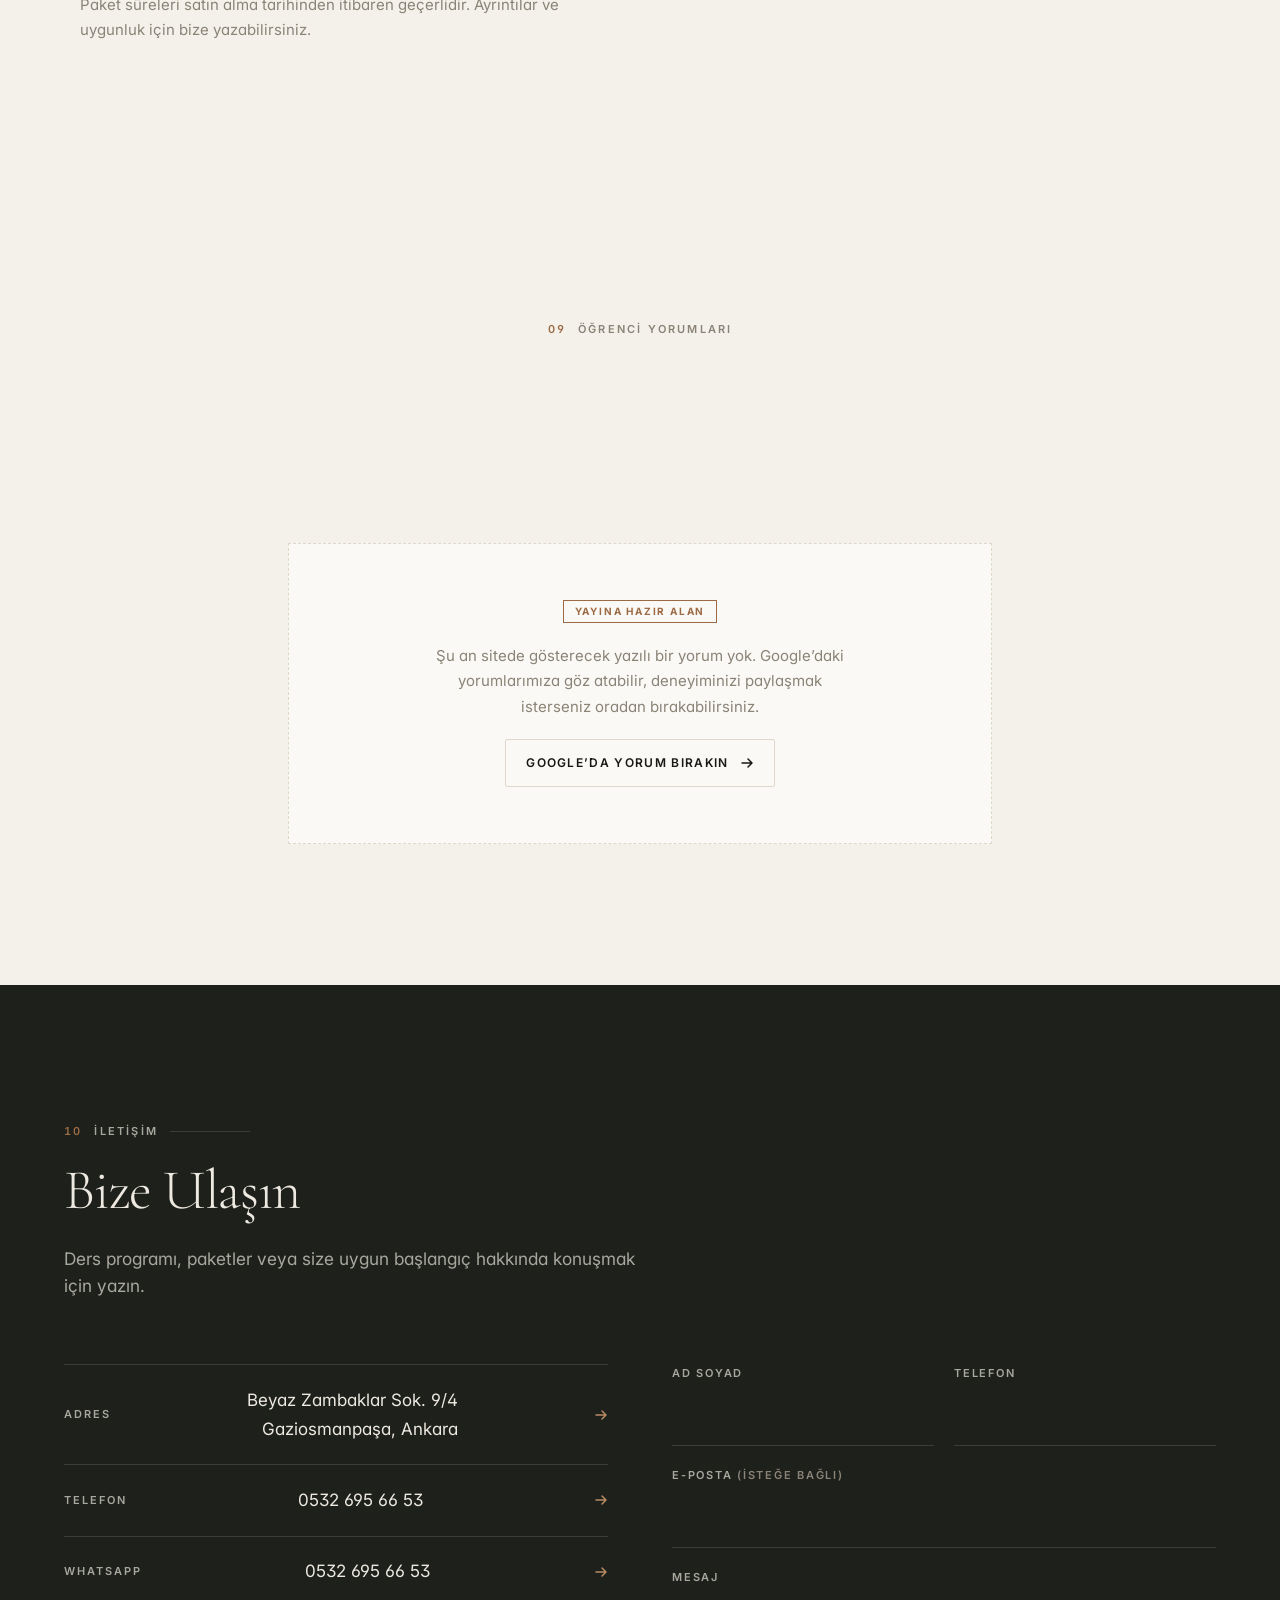
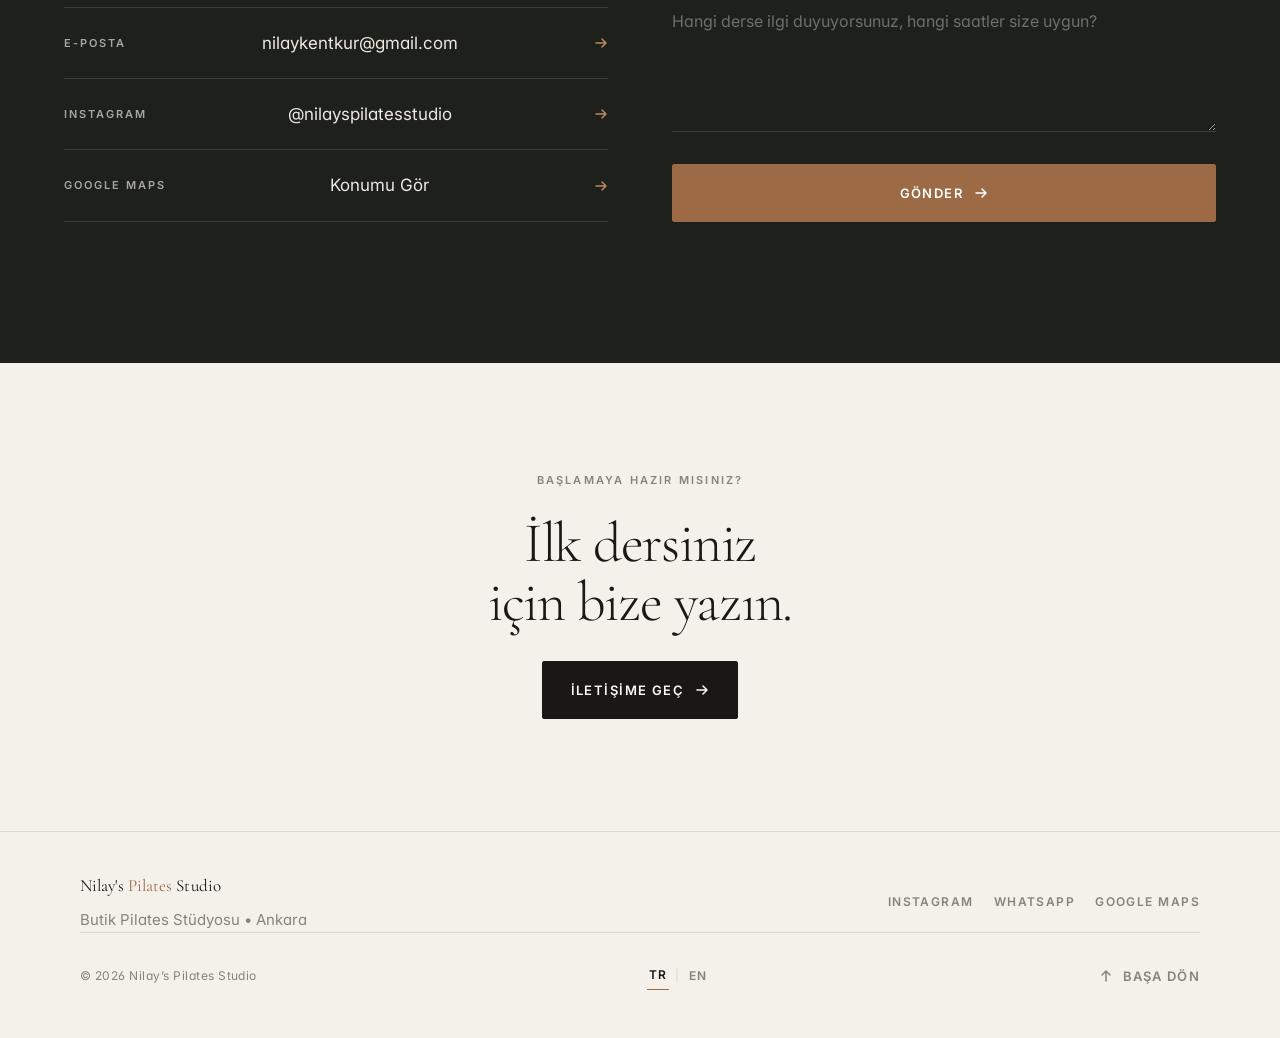
==== commit a998a9a9: "Başlık fontu Fraunces'ten Cormorant Garamond'a geçti Nilay Hanım'a gönderilen 4 seçenekli karşılaştı" ====
--- a/index.html
+++ b/index.html
@@ -32,8 +32,8 @@
 <link rel="preconnect" href="https://fonts.googleapis.com">
 <link rel="preconnect" href="https://fonts.gstatic.com" crossorigin>
 <link rel="preload" as="image" href="assets/img/studio/hero.svg?v=2aa518df" fetchpriority="high">
-<link rel="stylesheet" href="https://fonts.googleapis.com/css2?family=Fraunces:ital,opsz,wght@0,9..144,300..600;1,9..144,300..500&family=Inter:wght@400;500;600&display=swap">
-<link rel="stylesheet" href="assets/css/app.css?v=2815f0b1">
+<link rel="stylesheet" href="https://fonts.googleapis.com/css2?family=Cormorant+Garamond:wght@300;400&family=Inter:wght@400;500;600&display=swap">
+<link rel="stylesheet" href="assets/css/app.css?v=e885ebc0">
 
 <script>document.documentElement.classList.add('js')</script>
 <script type="application/ld+json">{"@context":"https://schema.org","@type":["HealthAndBeautyBusiness","SportsActivityLocation"],"name":"Nilay's Pilates Studio","description":"Ankara Gaziosmanpaşa’da butik Pilates stüdyosu. Maksimum 7 kişilik reformer grup dersleri, birebir özel ders, klinik ve hamile pilatesi. İngilizce ders seçenekleri.","url":"https://kprens.github.io/nilays-pilates-studio/","image":"https://kprens.github.io/nilays-pilates-studio/assets/img/og.png","address":{"@type":"PostalAddress","streetAddress":"Beyaz Zambaklar Sok. 9/4","addressLocality":"Gaziosmanpaşa","addressRegion":"Ankara","addressCountry":"TR"},"hasMap":"https://www.google.com/maps/search/?api=1&query=Nilay%27s%20Pilates%20Studio%20Gaziosmanpa%C5%9Fa%20Ankara","sameAs":["https://instagram.com/nilayspilatesstudio"],"inLanguage":"tr","telephone":"+905326956653"}</script>
--- a/assets/css/app.css
+++ b/assets/css/app.css
@@ -25,7 +25,7 @@
   --wa:#25823E;
 
   /* tipografi */
-  --display:"Fraunces",Georgia,"Times New Roman",serif;
+  --display:"Cormorant Garamond",Georgia,"Times New Roman",serif;
   --sans:"Inter","Helvetica Neue",Arial,sans-serif;
 
   --fs-display:clamp(2.9rem,7.4vw,6.5rem);
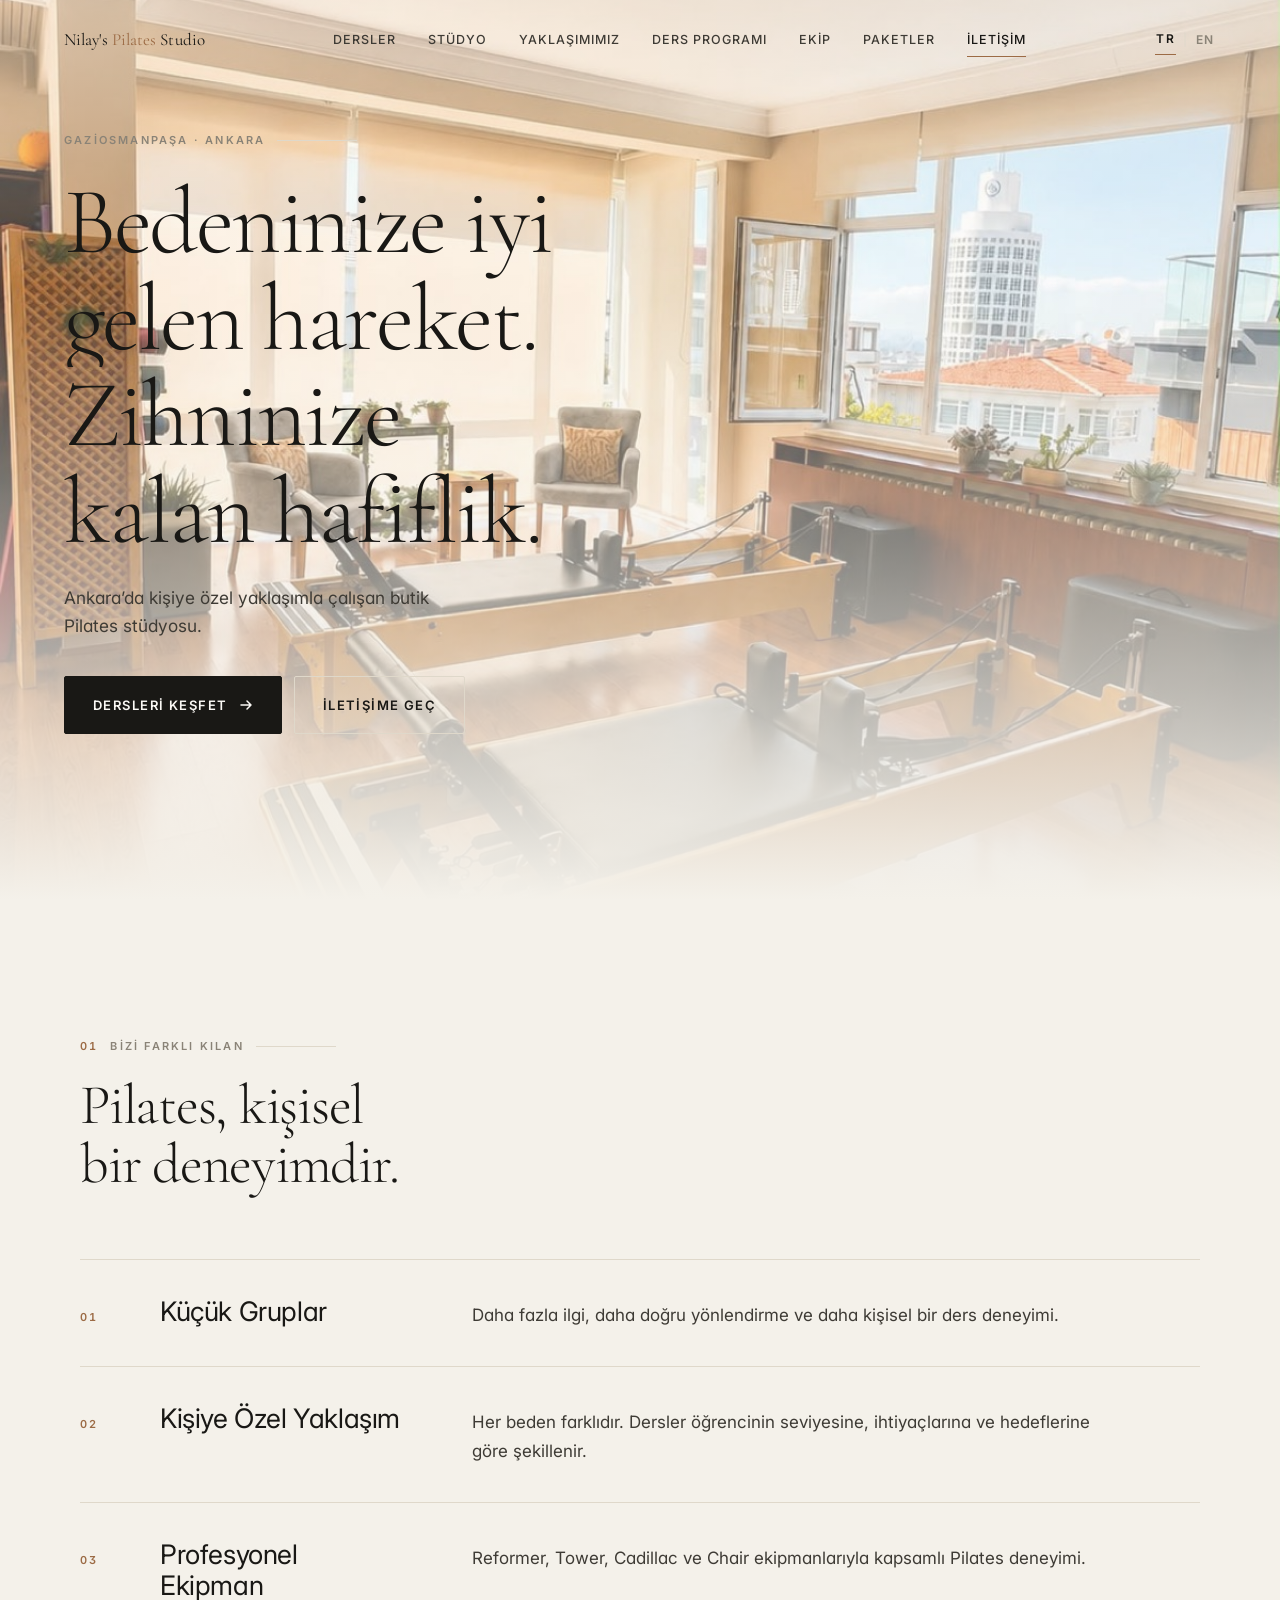
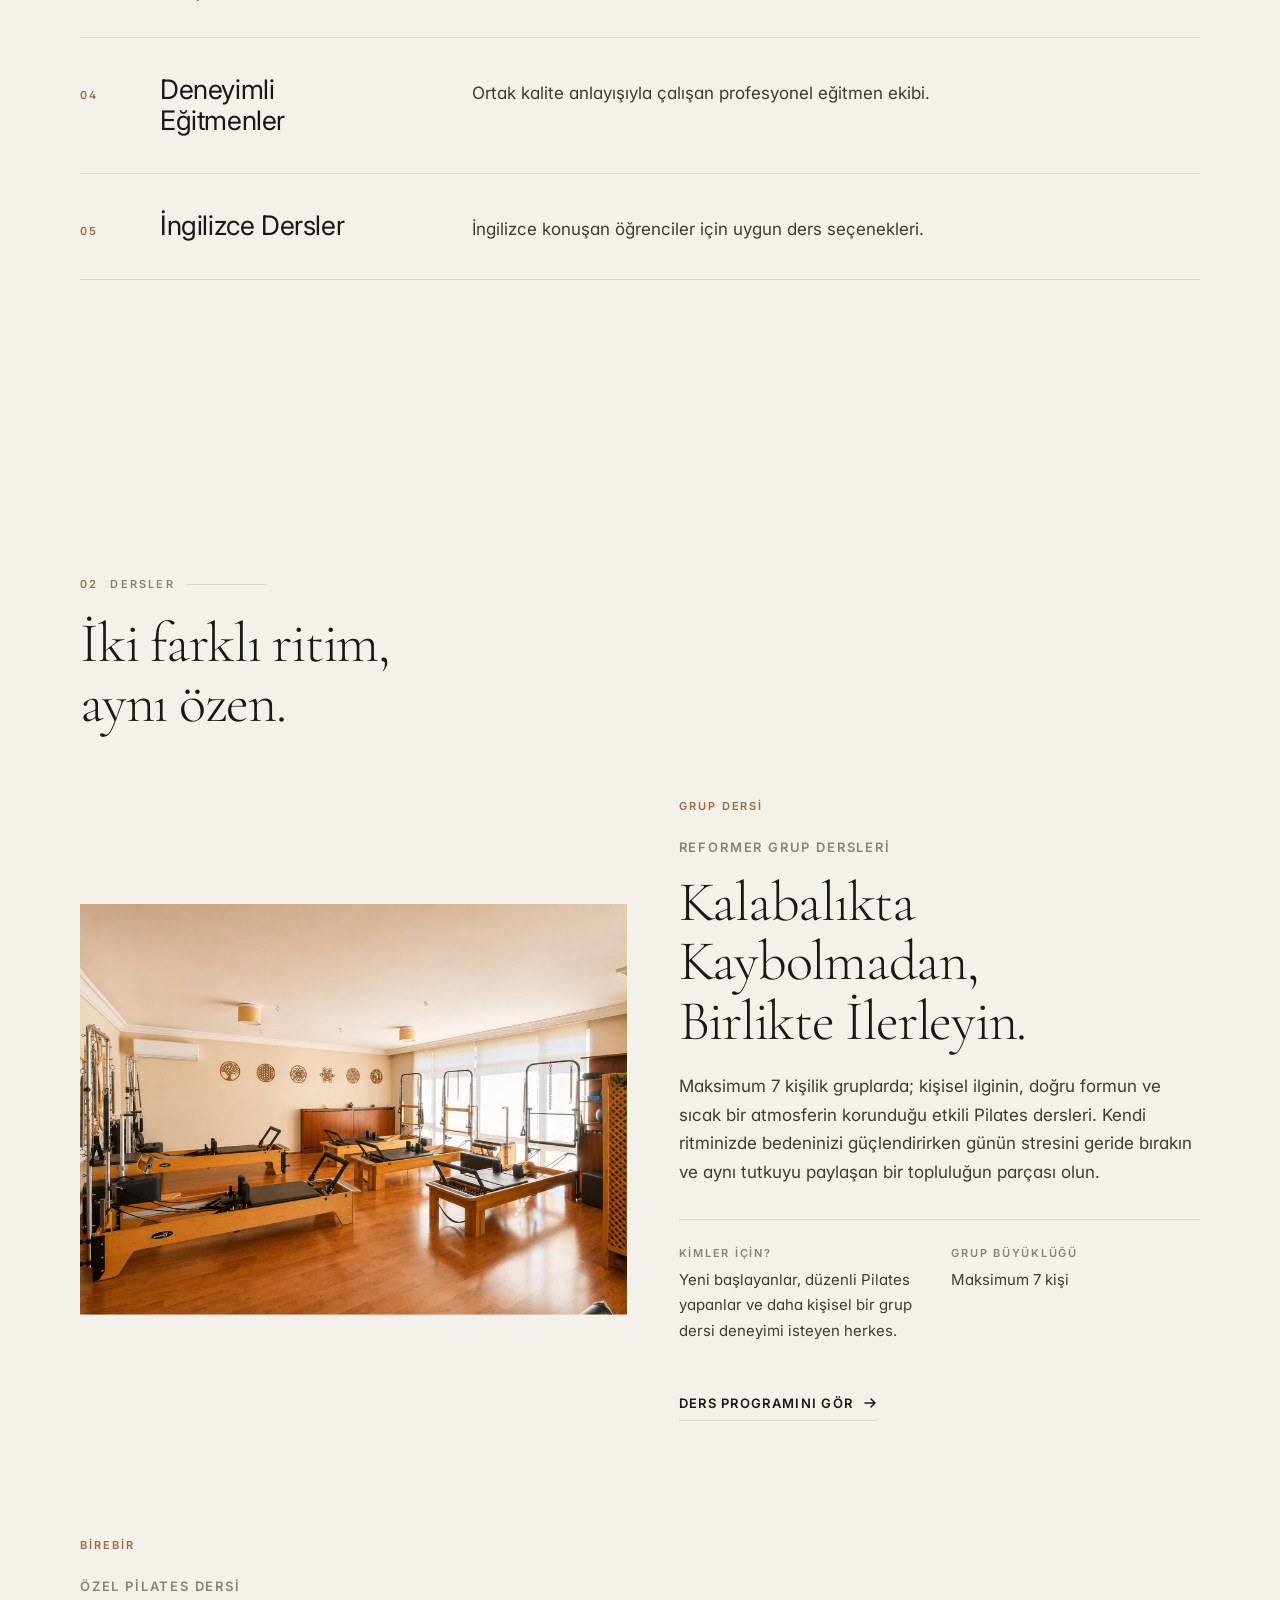
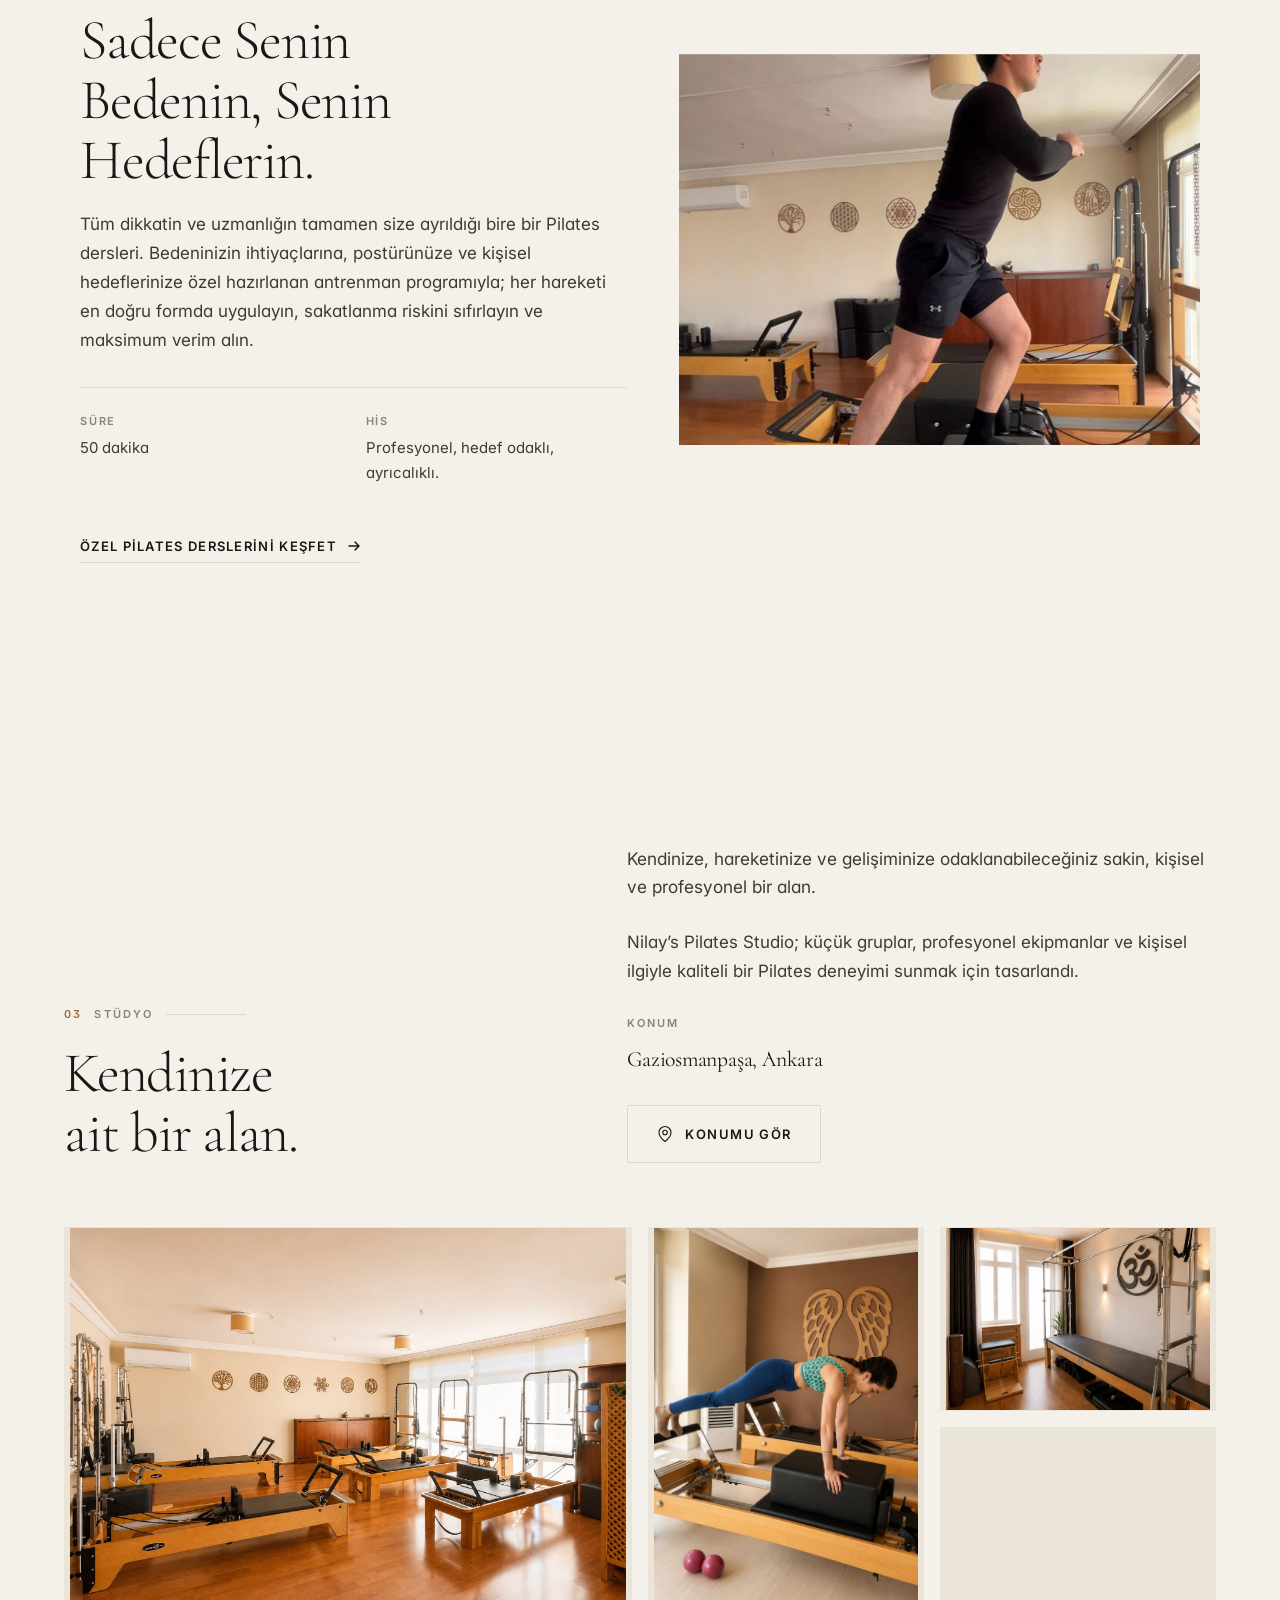
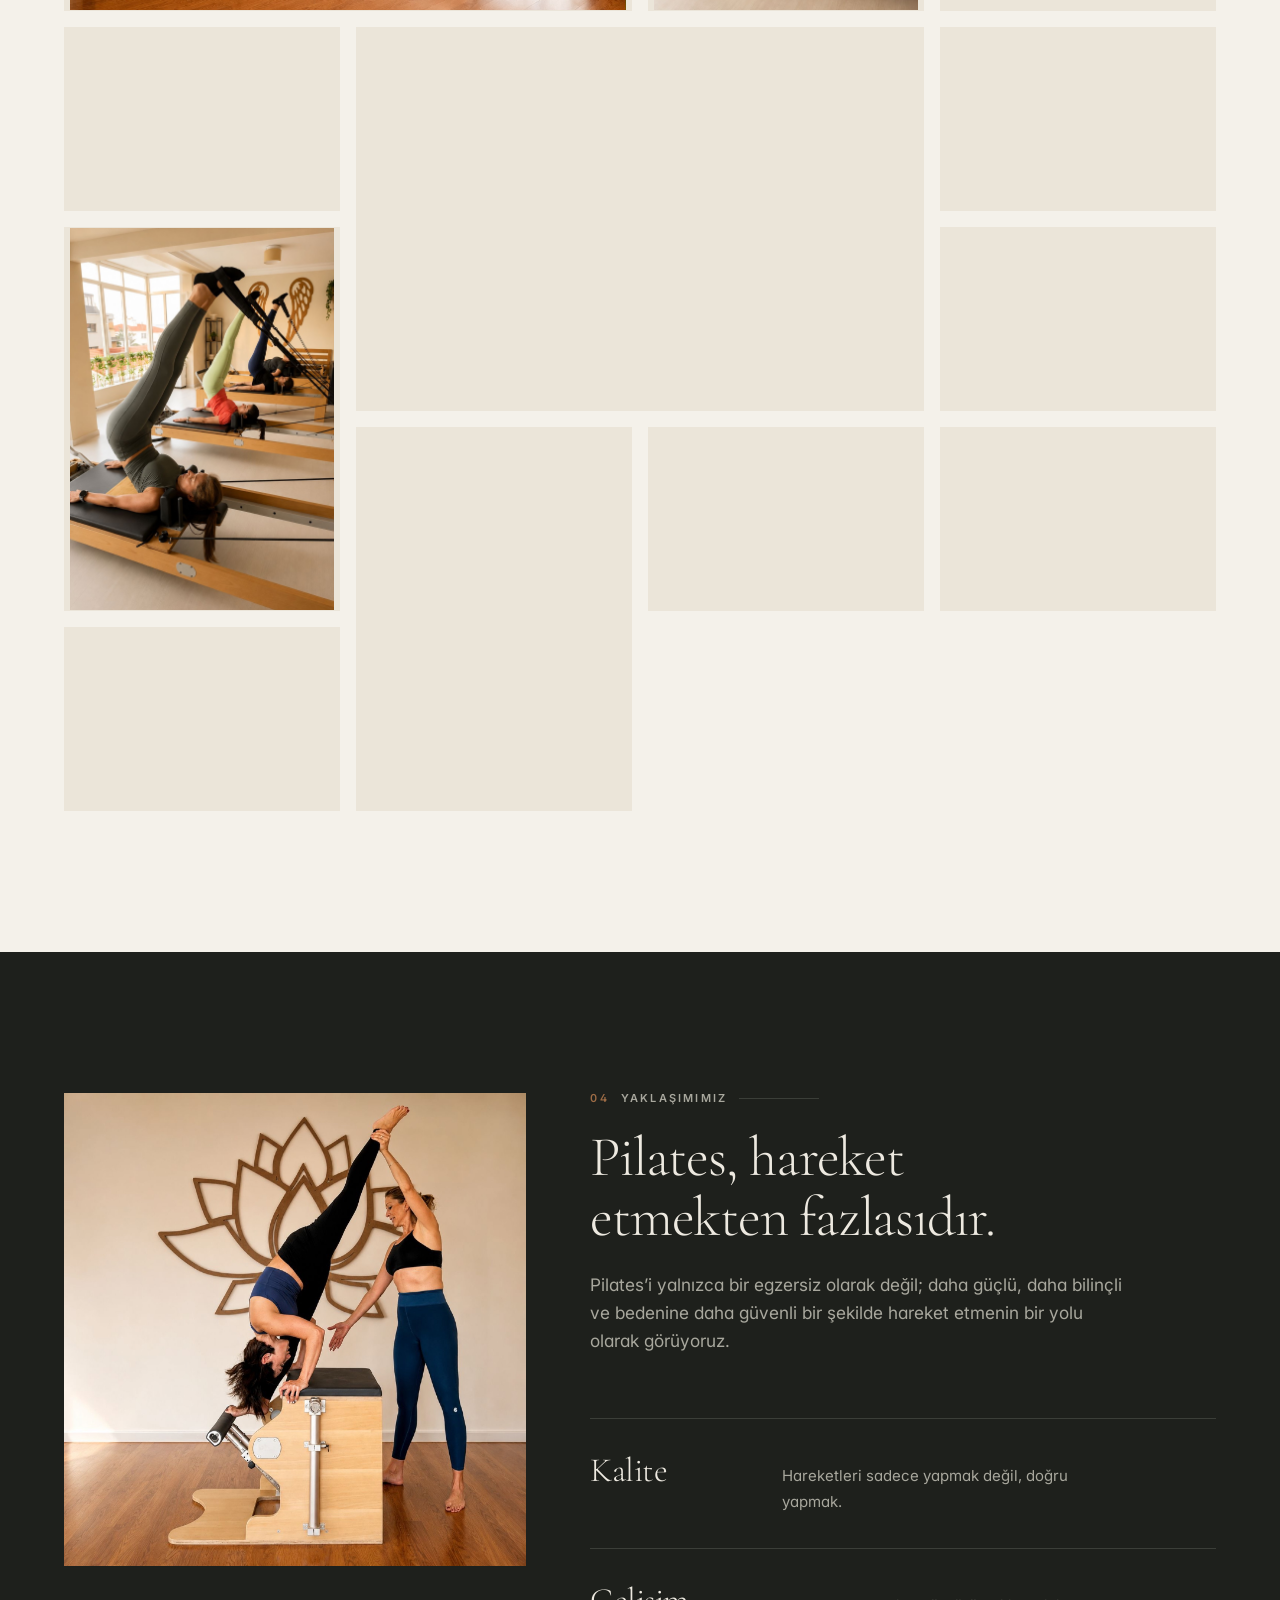
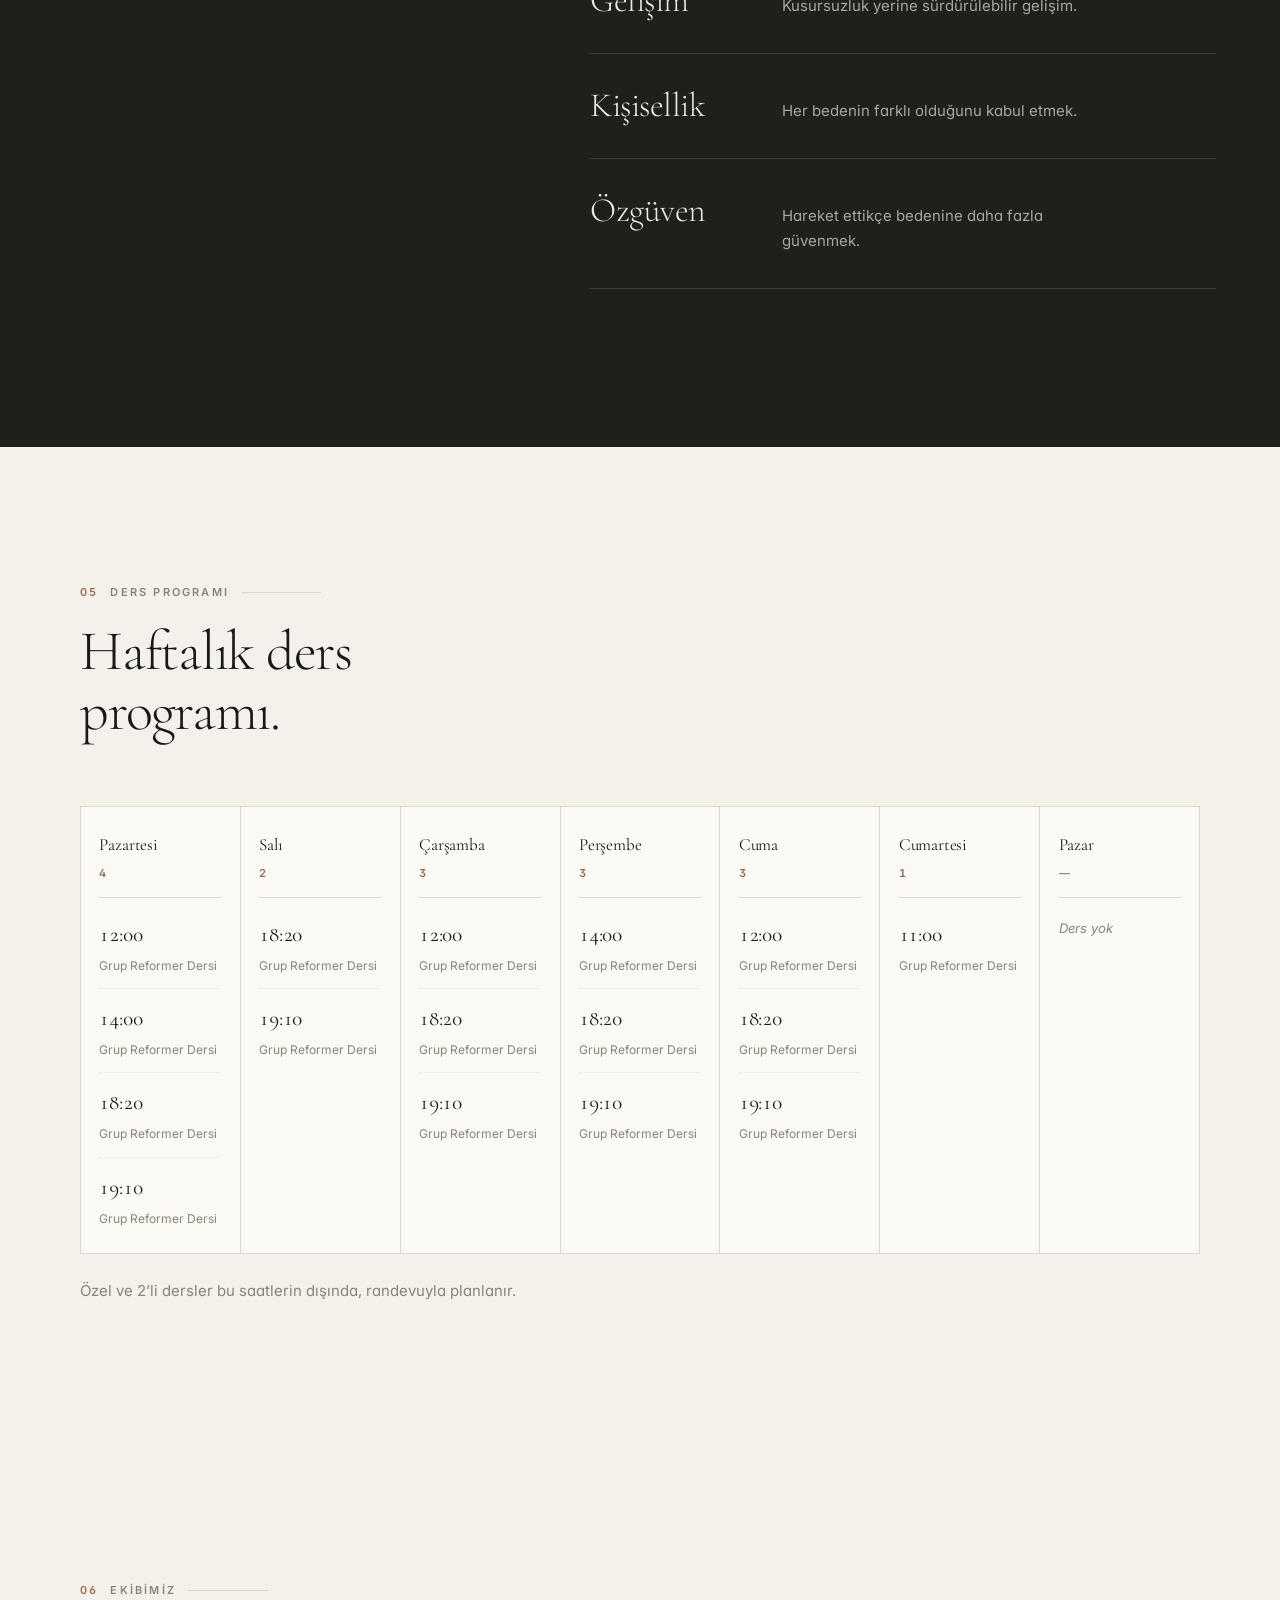
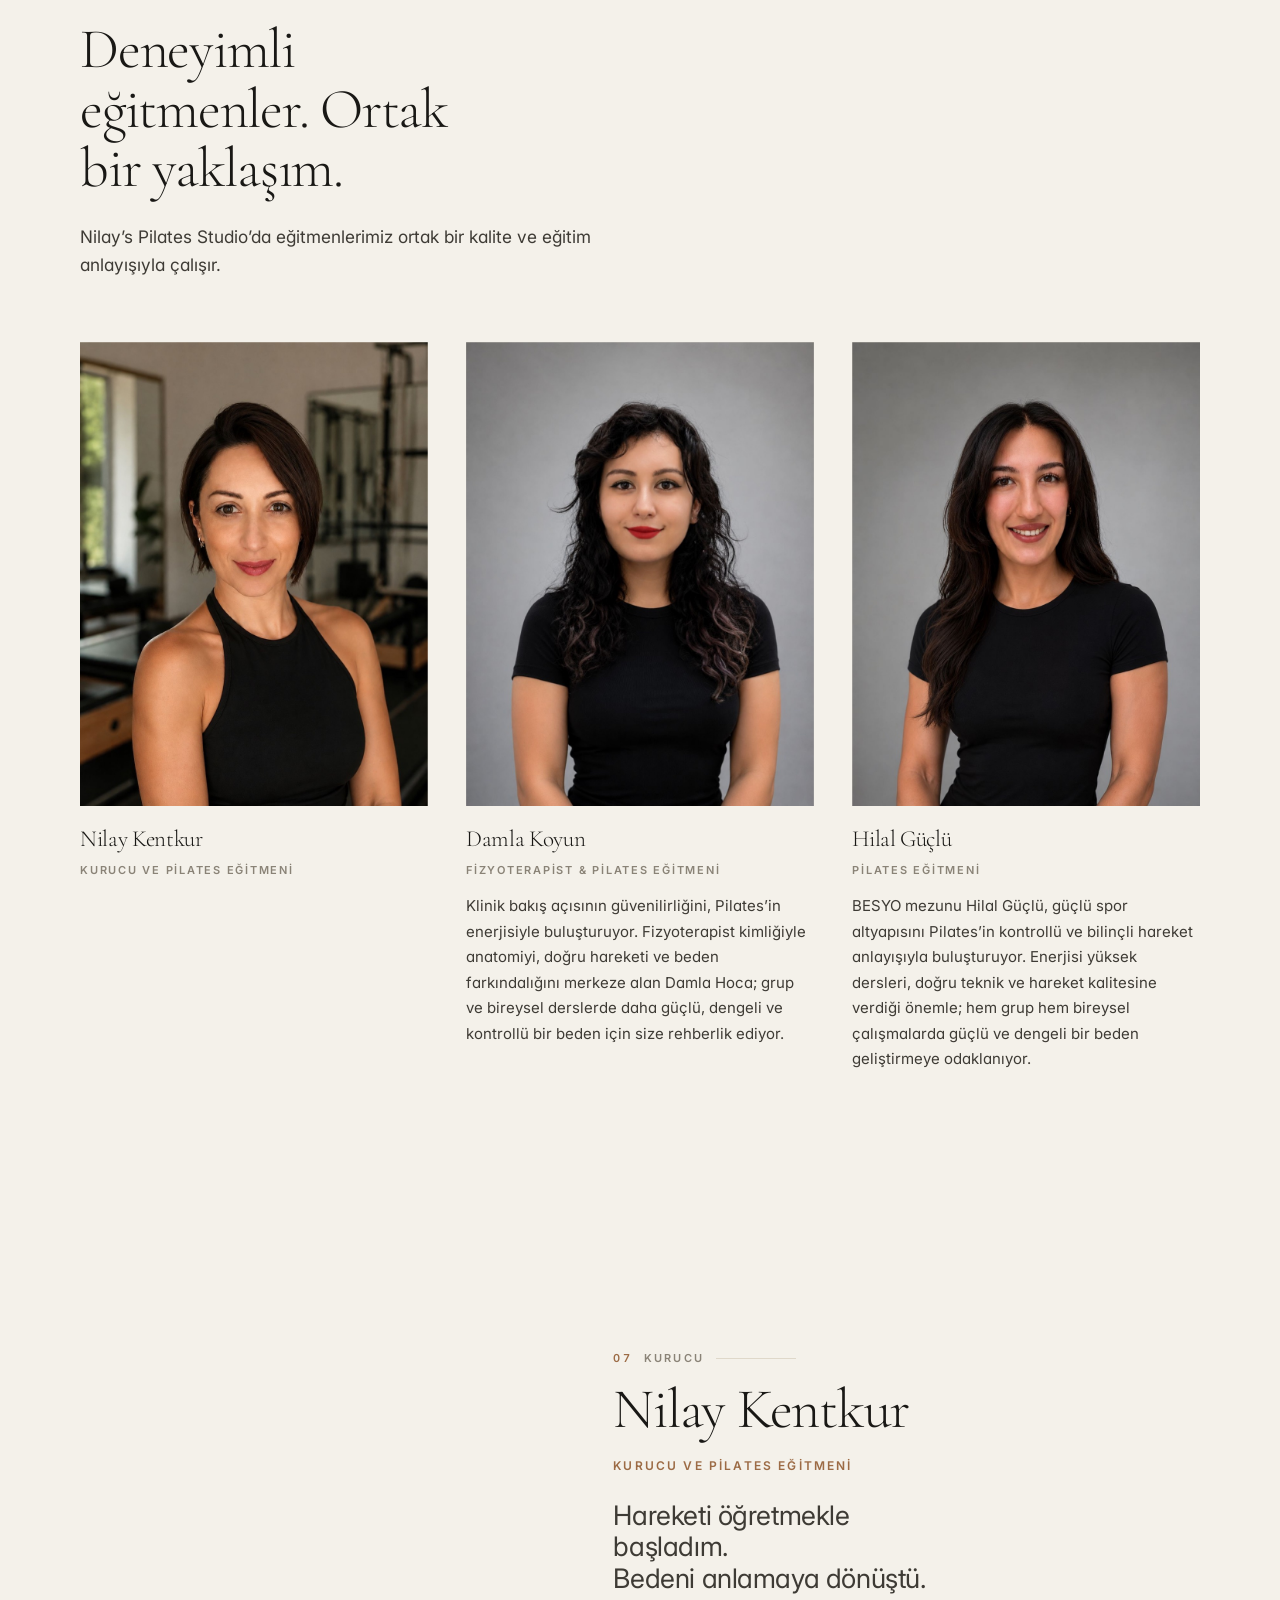
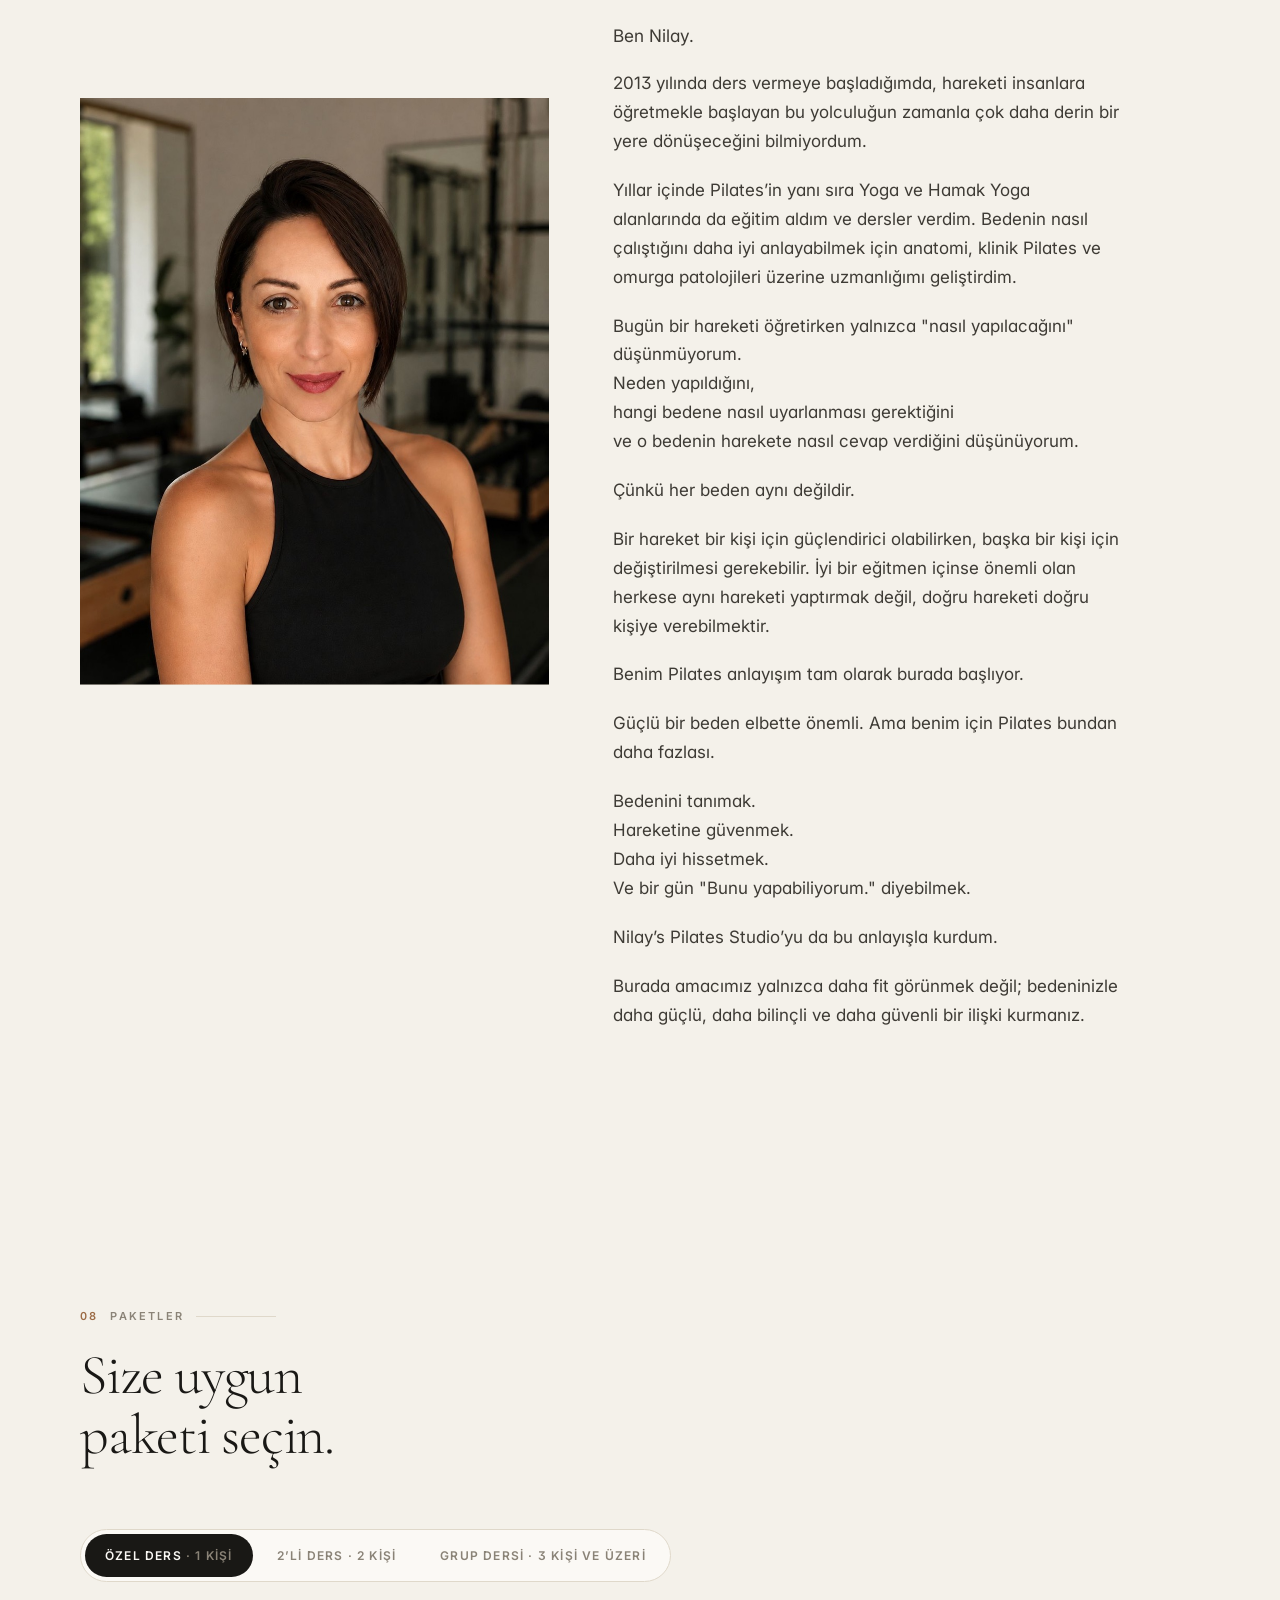
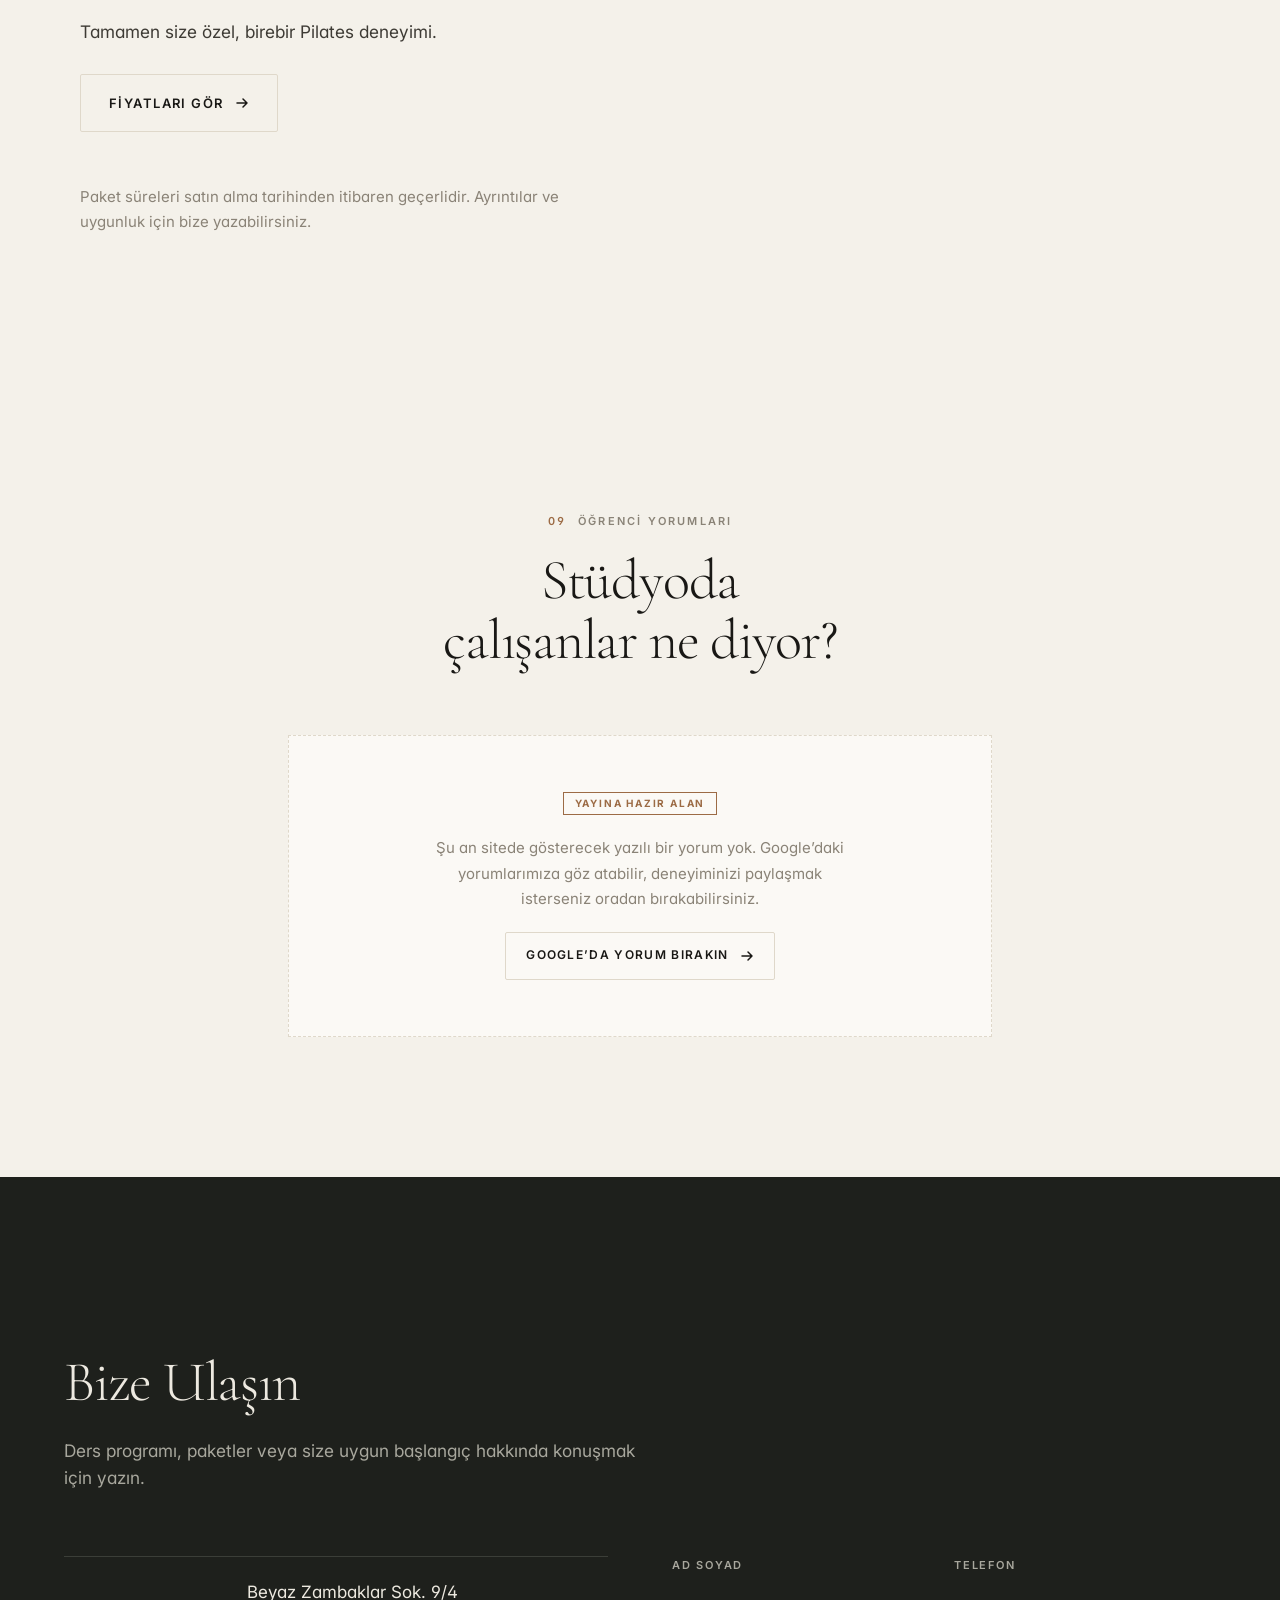
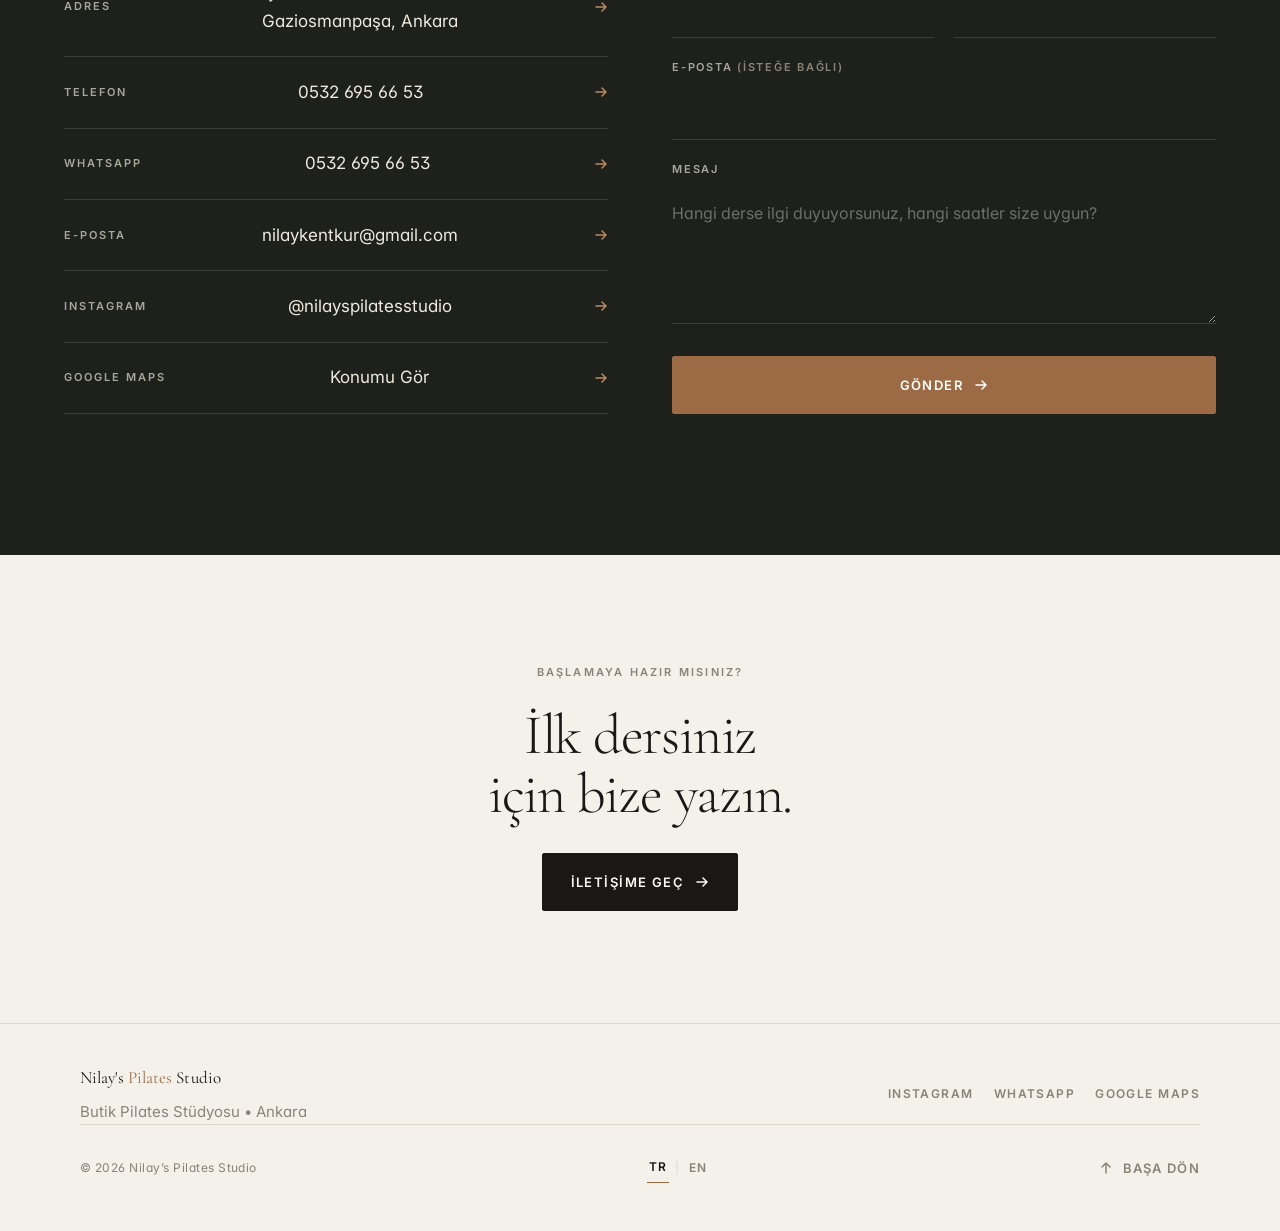
==== commit 781f0997: "Damla ve Hilal'in gerçek portreleri + tanıtım metinleri eklendi Nilay Hanım'ın 29 Ağu'da gönderdiği " ====
--- a/index.html
+++ b/index.html
@@ -33,7 +33,7 @@
 <link rel="preconnect" href="https://fonts.gstatic.com" crossorigin>
 <link rel="preload" as="image" href="assets/img/studio/hero.svg?v=2aa518df" fetchpriority="high">
 <link rel="stylesheet" href="https://fonts.googleapis.com/css2?family=Cormorant+Garamond:wght@300;400&family=Inter:wght@400;500;600&display=swap">
-<link rel="stylesheet" href="assets/css/app.css?v=e885ebc0">
+<link rel="stylesheet" href="assets/css/app.css?v=9c162f07">
 
 <script>document.documentElement.classList.add('js')</script>
 <script type="application/ld+json">{"@context":"https://schema.org","@type":["HealthAndBeautyBusiness","SportsActivityLocation"],"name":"Nilay's Pilates Studio","description":"Ankara Gaziosmanpaşa’da butik Pilates stüdyosu. Maksimum 7 kişilik reformer grup dersleri, birebir özel ders, klinik ve hamile pilatesi. İngilizce ders seçenekleri.","url":"https://kprens.github.io/nilays-pilates-studio/","image":"https://kprens.github.io/nilays-pilates-studio/assets/img/og.png","address":{"@type":"PostalAddress","streetAddress":"Beyaz Zambaklar Sok. 9/4","addressLocality":"Gaziosmanpaşa","addressRegion":"Ankara","addressCountry":"TR"},"hasMap":"https://www.google.com/maps/search/?api=1&query=Nilay%27s%20Pilates%20Studio%20Gaziosmanpa%C5%9Fa%20Ankara","sameAs":["https://instagram.com/nilayspilatesstudio"],"inLanguage":"tr","telephone":"+905326956653"}</script>
@@ -497,22 +497,25 @@
   </figure>
         <h3 class="h3">Nilay Kentkur</h3>
         <p class="role">Kurucu ve Pilates Eğitmeni</p>
+        
       </li><li class="member" data-reveal style="--d:90ms">
         <figure class="figure " data-reveal="img" style="--d:90ms">
-    <img src="assets/img/team/damla.svg?v=f34aaf0b" alt="Damla — Pilates Eğitmeni" width="900" height="1150"
+    <img src="assets/img/team/damla.jpg?v=d7872419" alt="Damla Koyun — Fizyoterapist &amp; Pilates Eğitmeni" width="900" height="1200"
          loading="lazy" decoding="async">
-    <figcaption class="ph">Yer tutucu görsel — gerçek stüdyo fotoğrafı gelince değişecek</figcaption>
+    
   </figure>
-        <h3 class="h3">Damla</h3>
-        <p class="role">Pilates Eğitmeni</p>
+        <h3 class="h3">Damla Koyun</h3>
+        <p class="role">Fizyoterapist &amp; Pilates Eğitmeni</p>
+        <p class="small member-bio">Klinik bakış açısının güvenilirliğini, Pilates’in enerjisiyle buluşturuyor. Fizyoterapist kimliğiyle anatomiyi, doğru hareketi ve beden farkındalığını merkeze alan Damla Hoca; grup ve bireysel derslerde daha güçlü, dengeli ve kontrollü bir beden için size rehberlik ediyor.</p>
       </li><li class="member" data-reveal style="--d:180ms">
         <figure class="figure " data-reveal="img" style="--d:180ms">
-    <img src="assets/img/team/hilal.svg?v=6b5d4716" alt="Hilal — Pilates Eğitmeni" width="900" height="1150"
+    <img src="assets/img/team/hilal.jpg?v=db642473" alt="Hilal Güçlü — Pilates Eğitmeni" width="900" height="1200"
          loading="lazy" decoding="async">
-    <figcaption class="ph">Yer tutucu görsel — gerçek stüdyo fotoğrafı gelince değişecek</figcaption>
+    
   </figure>
-        <h3 class="h3">Hilal</h3>
+        <h3 class="h3">Hilal Güçlü</h3>
         <p class="role">Pilates Eğitmeni</p>
+        <p class="small member-bio">BESYO mezunu Hilal Güçlü, güçlü spor altyapısını Pilates’in kontrollü ve bilinçli hareket anlayışıyla buluşturuyor. Enerjisi yüksek dersleri, doğru teknik ve hareket kalitesine verdiği önemle; hem grup hem bireysel çalışmalarda güçlü ve dengeli bir beden geliştirmeye odaklanıyor.</p>
       </li>
     </ul>
   </div>
--- a/assets/css/app.css
+++ b/assets/css/app.css
@@ -359,6 +359,7 @@
 .member .figure{aspect-ratio:3/4; margin-bottom:1.25rem}
 .member h3{font-size:clamp(1.25rem,1.8vw,1.5rem)}
 .member .role{font-size:.6875rem; font-weight:600; letter-spacing:.16em; text-transform:uppercase; color:var(--muted); margin-top:.5rem}
+.member-bio{margin-top:.85rem; color:var(--ink-2)}
 @media (min-width:48rem){.team{grid-template-columns:repeat(3,1fr)}}
 
 .founder{display:grid; gap:clamp(2rem,5vw,4.5rem); align-items:center}
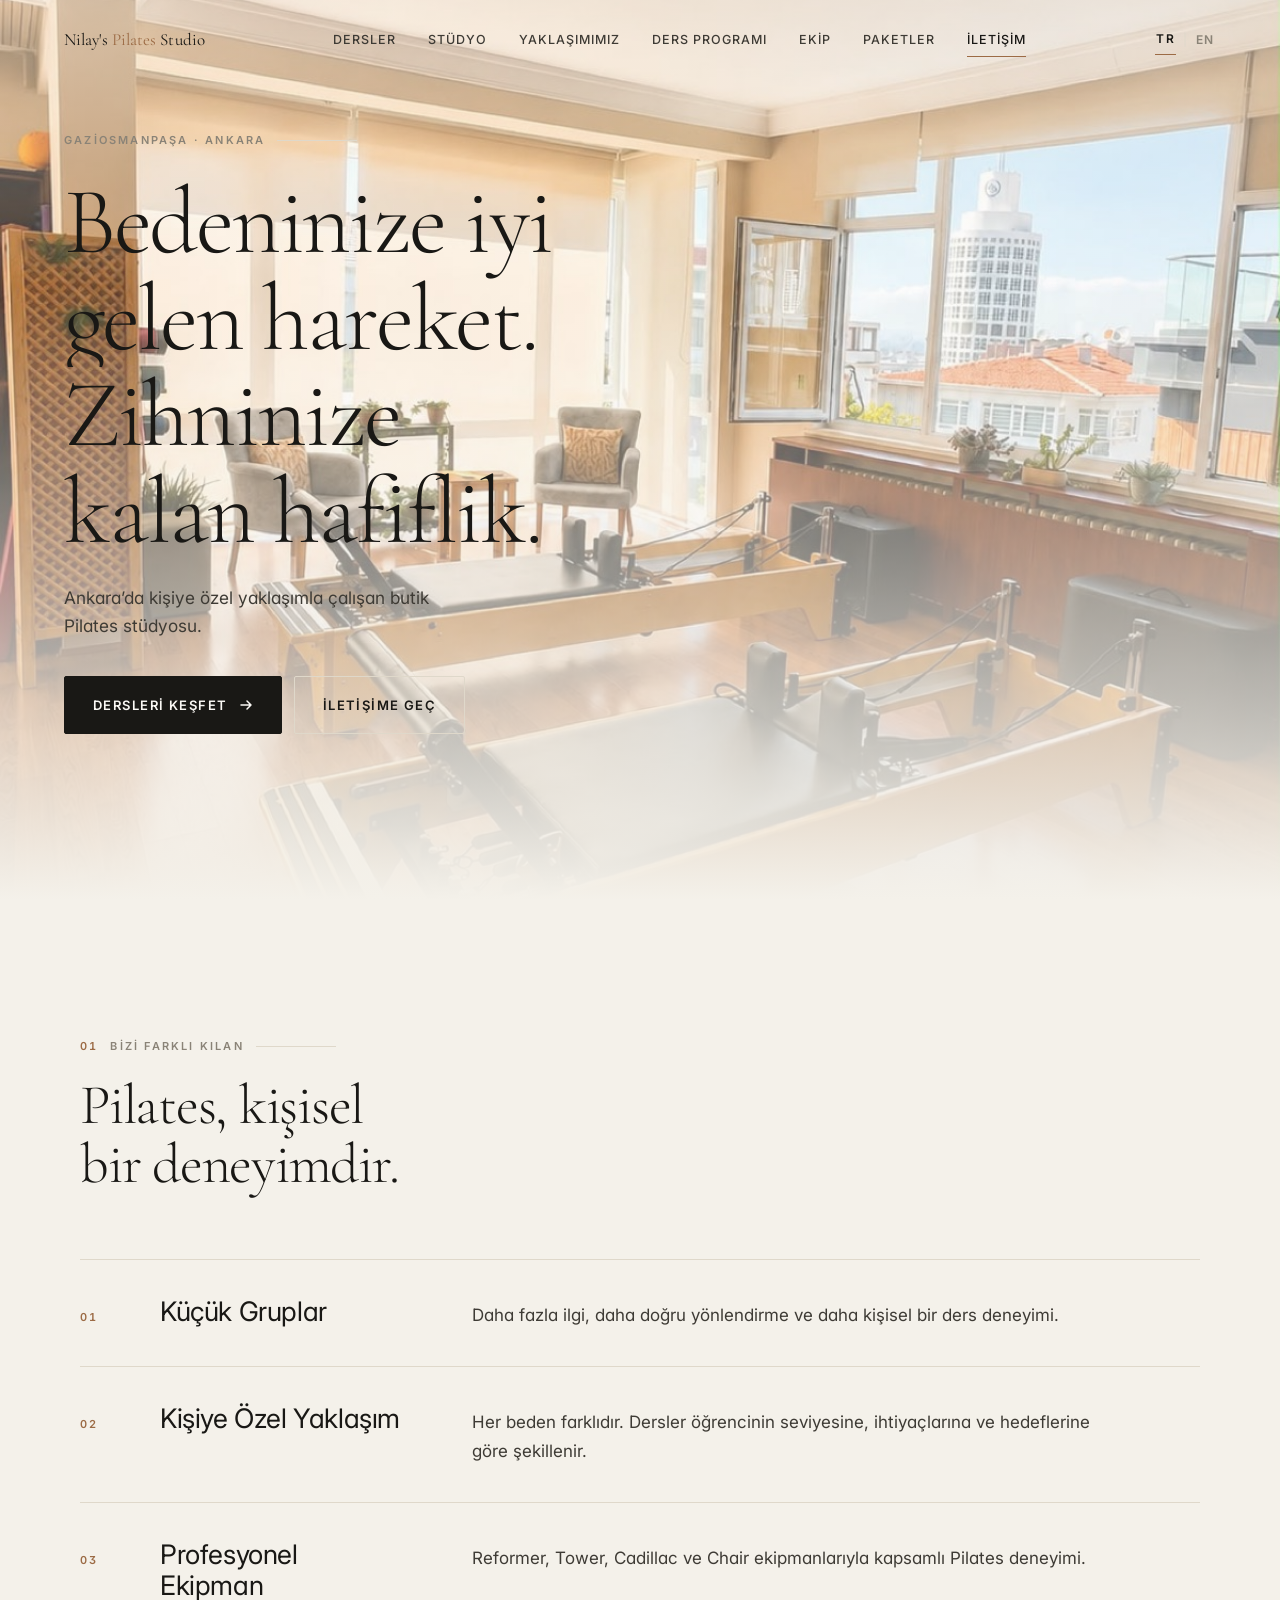
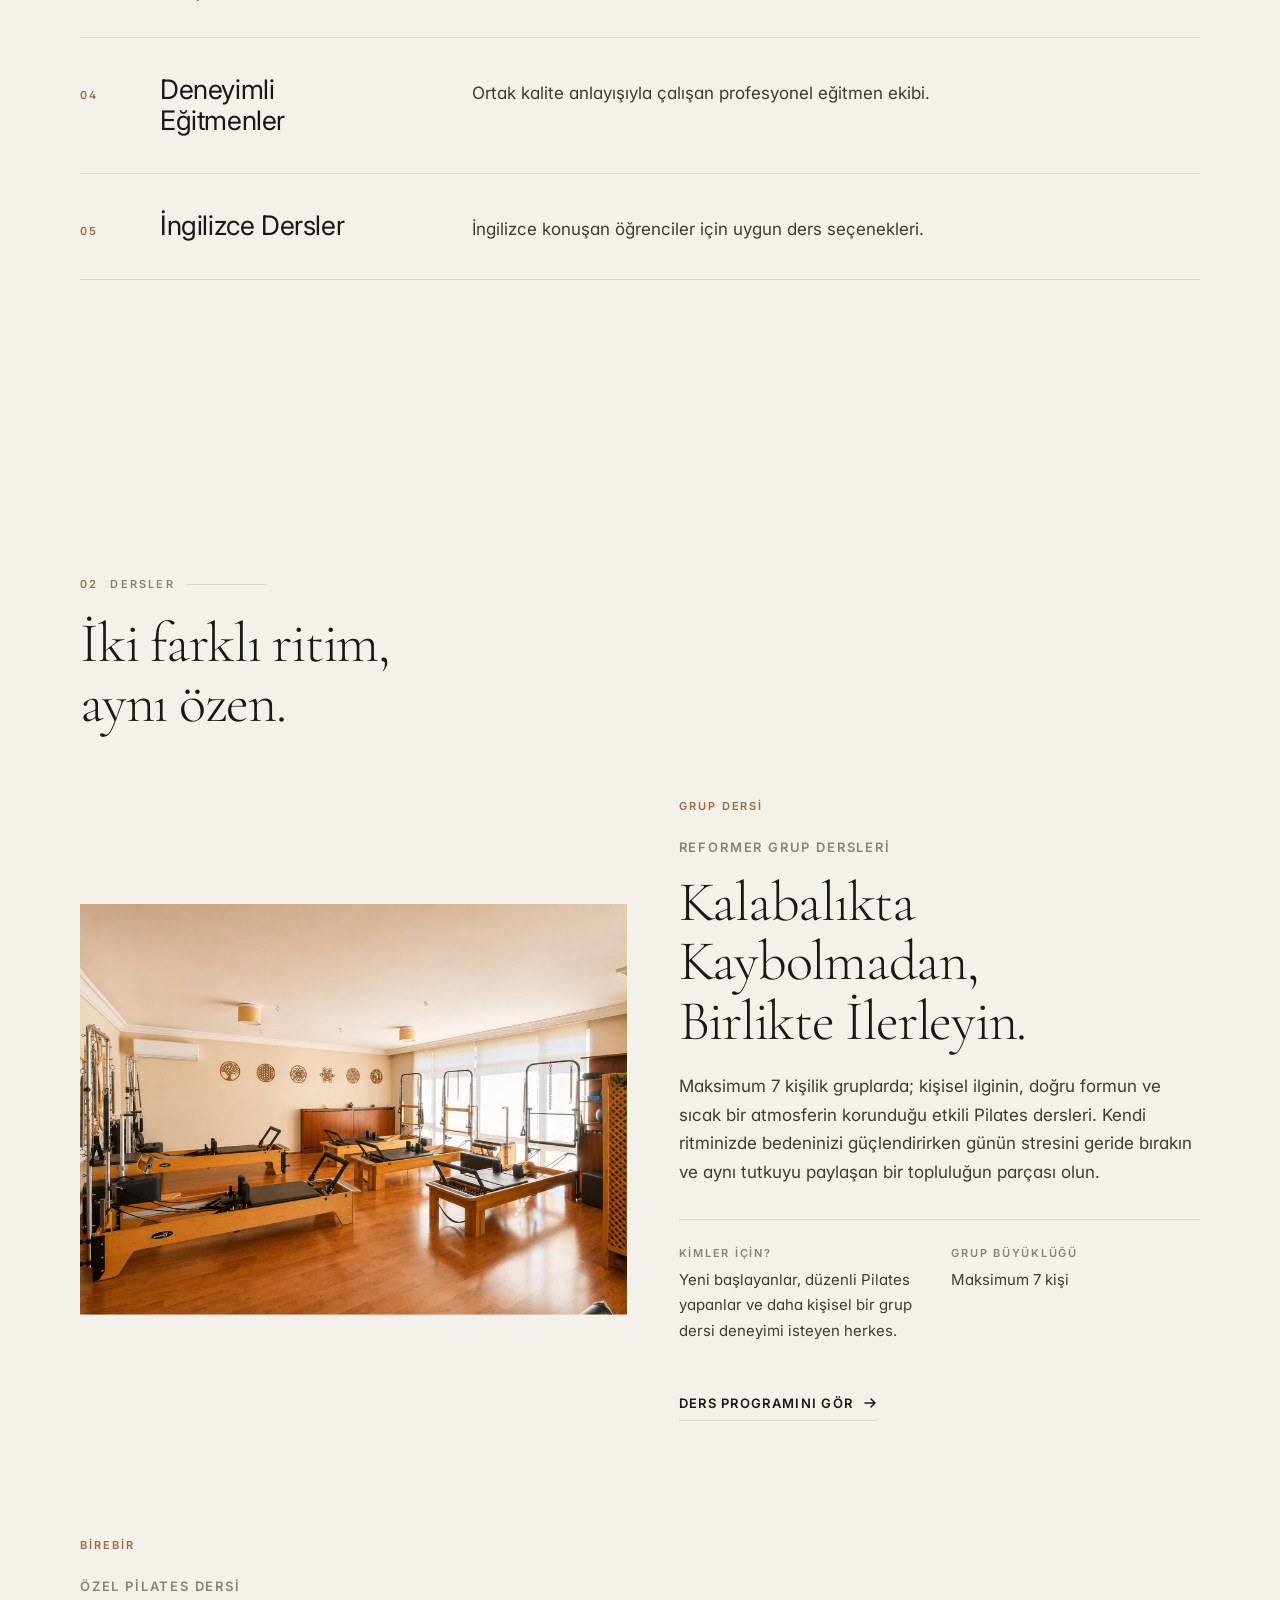
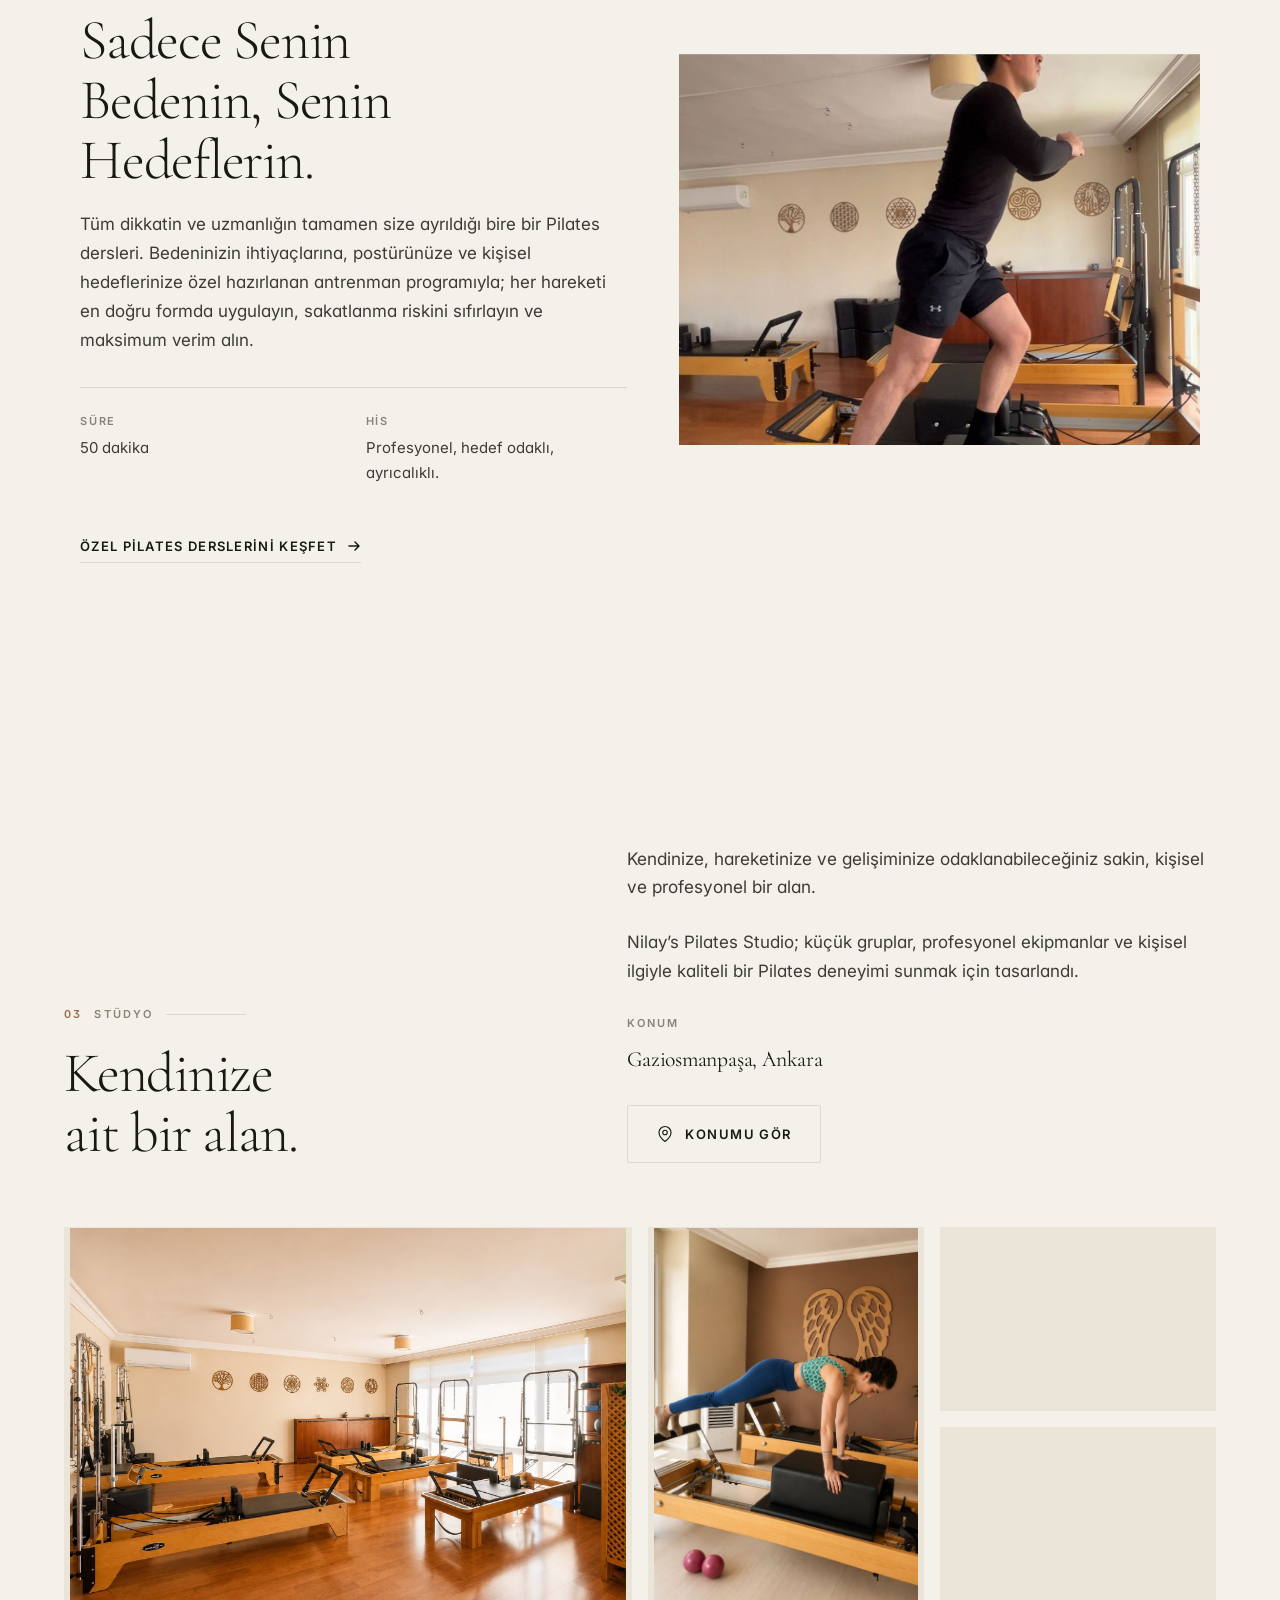
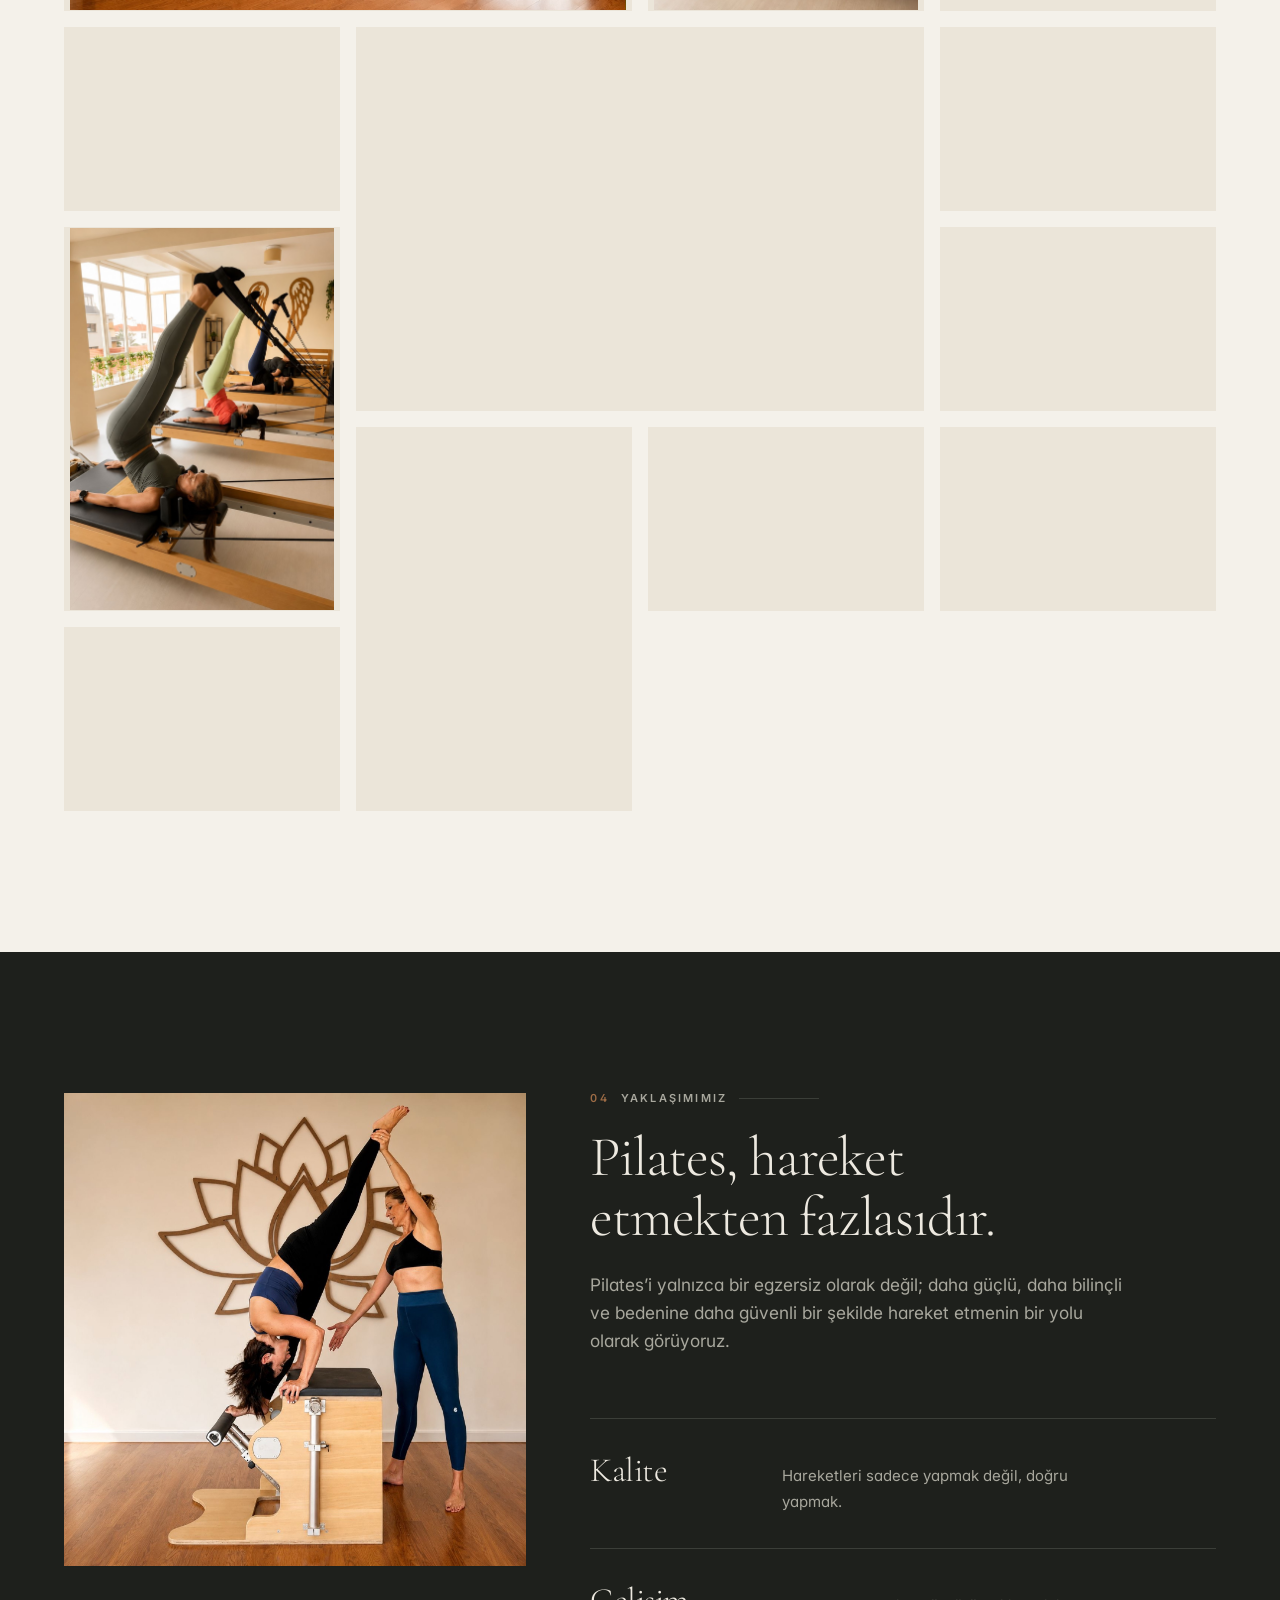
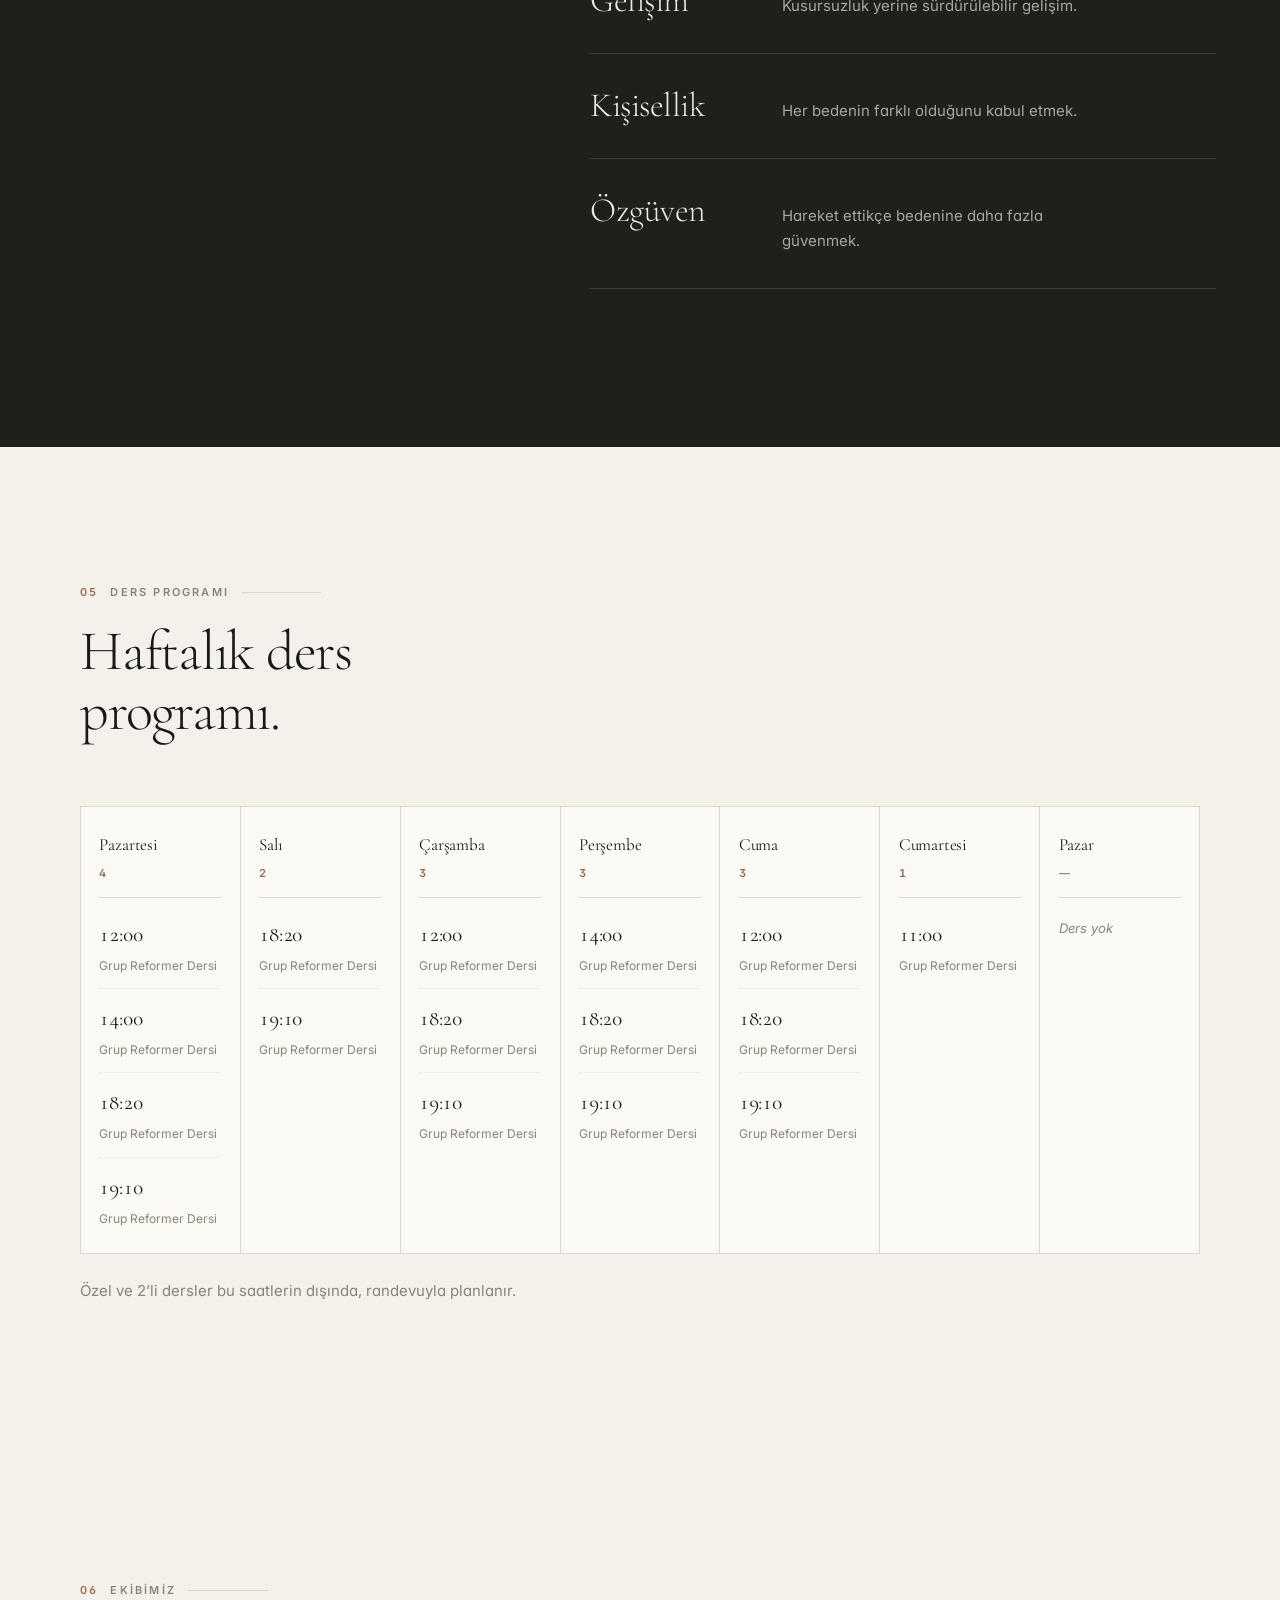
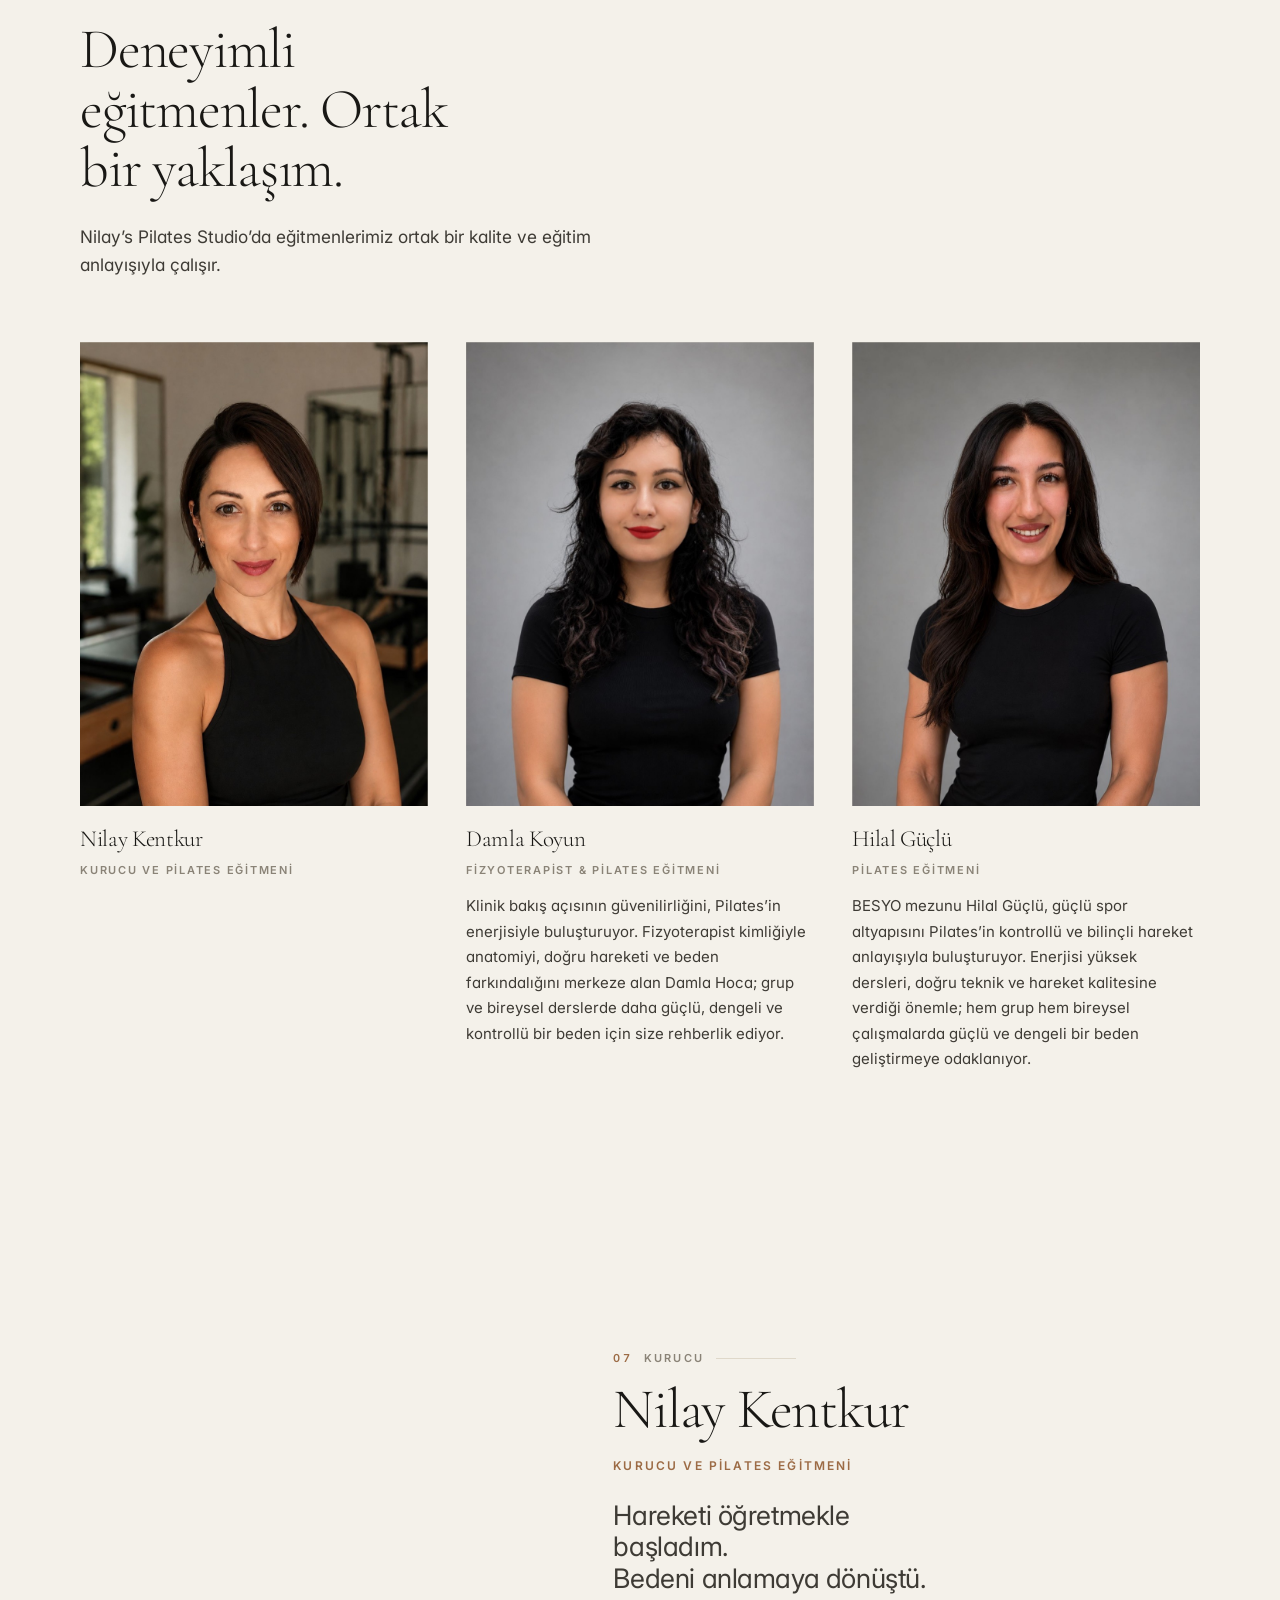
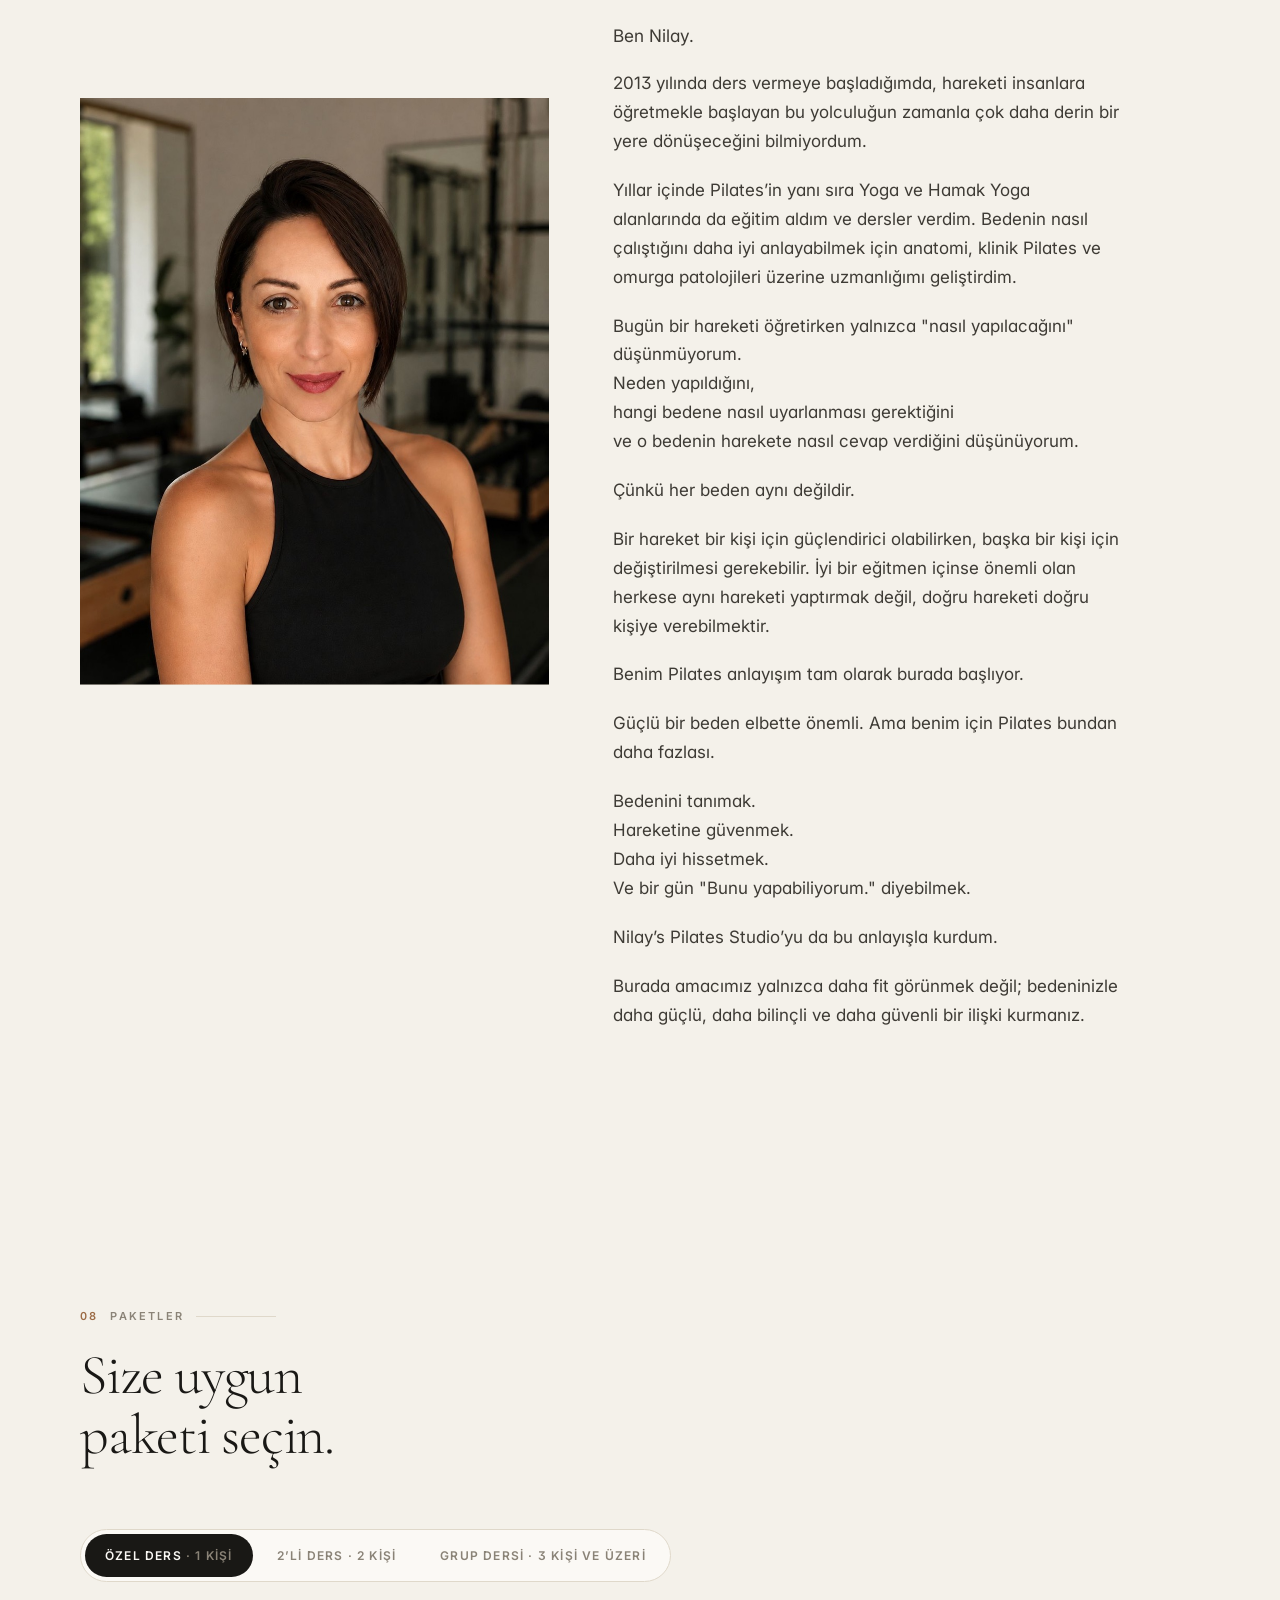
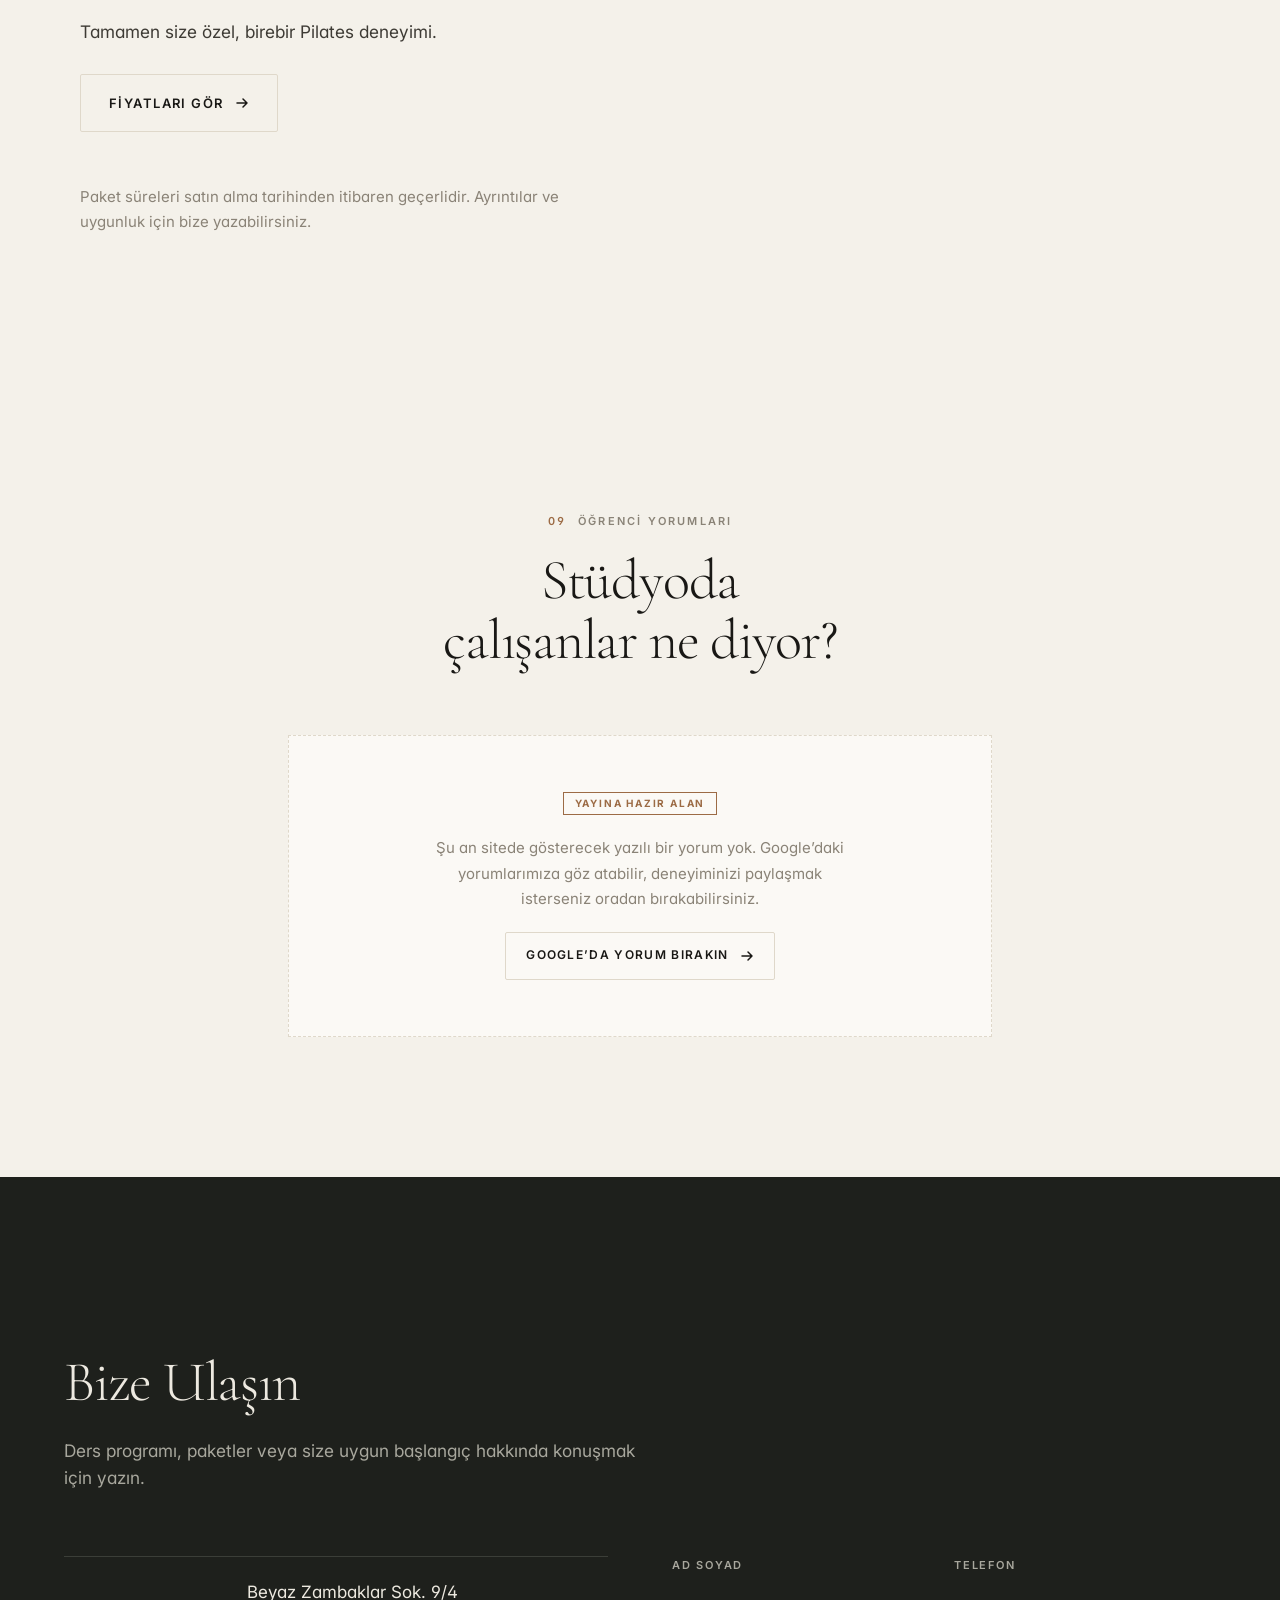
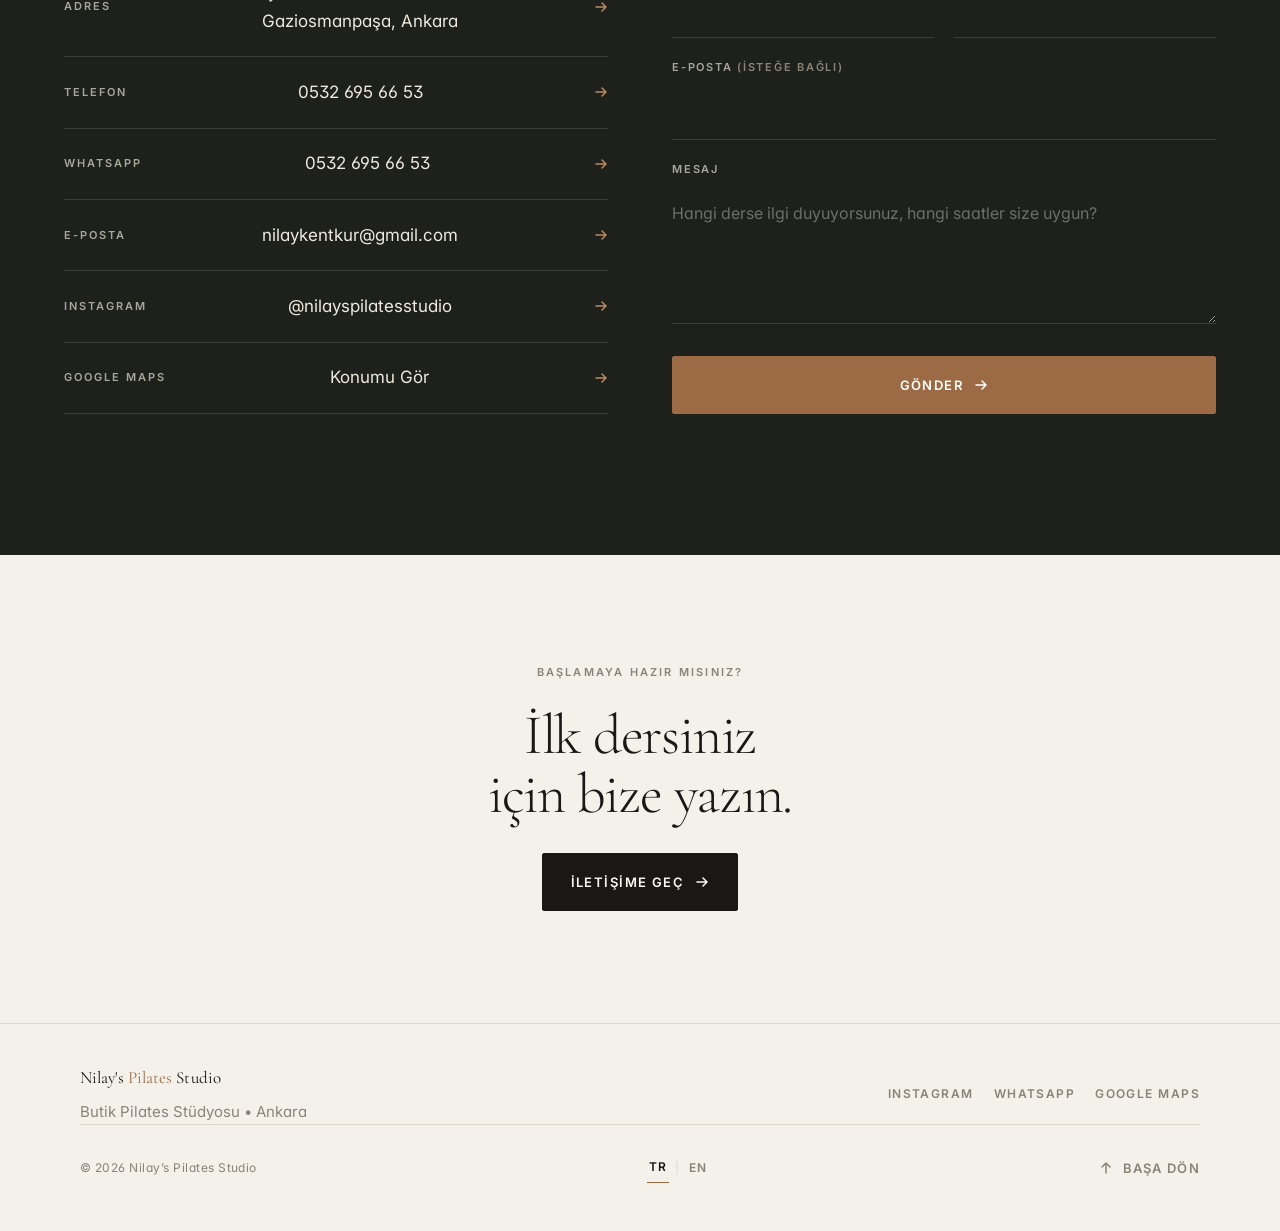
==== commit e9e59c11: "Canlı adres nilayspilates.com'a taşındı Domain satın alındı, GitHub Pages'te custom domain olarak ba" ====
--- a/index.html
+++ b/index.html
@@ -8,19 +8,19 @@
 <meta name="theme-color" content="#F4F1EA" media="(prefers-color-scheme: light)">
 <meta name="theme-color" content="#1E201C" media="(prefers-color-scheme: dark)">
 <meta name="format-detection" content="telephone=no">
-<link rel="canonical" href="https://kprens.github.io/nilays-pilates-studio/">
-<link rel="alternate" hreflang="tr" href="https://kprens.github.io/nilays-pilates-studio/">
-<link rel="alternate" hreflang="en" href="https://kprens.github.io/nilays-pilates-studio/en/">
-<link rel="alternate" hreflang="x-default" href="https://kprens.github.io/nilays-pilates-studio/">
+<link rel="canonical" href="https://nilayspilates.com/">
+<link rel="alternate" hreflang="tr" href="https://nilayspilates.com/">
+<link rel="alternate" hreflang="en" href="https://nilayspilates.com/en/">
+<link rel="alternate" hreflang="x-default" href="https://nilayspilates.com/">
 
 <meta property="og:type" content="website">
 <meta property="og:site_name" content="Nilay&#39;s Pilates Studio">
 <meta property="og:title" content="Nilay&#39;s Pilates Studio | Gaziosmanpaşa, Ankara — Reformer, Klinik ve Hamile Pilatesi">
 <meta property="og:description" content="Ankara Gaziosmanpaşa’da butik Pilates stüdyosu. Maksimum 7 kişilik reformer grup dersleri, birebir özel ders, klinik ve hamile pilatesi. İngilizce ders seçenekleri.">
-<meta property="og:url" content="https://kprens.github.io/nilays-pilates-studio/">
+<meta property="og:url" content="https://nilayspilates.com/">
 <meta property="og:locale" content="tr_TR">
 <meta property="og:locale:alternate" content="en_GB">
-<meta property="og:image" content="https://kprens.github.io/nilays-pilates-studio/assets/img/og.png">
+<meta property="og:image" content="https://nilayspilates.com/assets/img/og.png">
 <meta property="og:image:width" content="1200">
 <meta property="og:image:height" content="630">
 <meta property="og:image:alt" content="Nilay’s Pilates Studio — Gaziosmanpaşa, Ankara">
@@ -36,7 +36,7 @@
 <link rel="stylesheet" href="assets/css/app.css?v=9c162f07">
 
 <script>document.documentElement.classList.add('js')</script>
-<script type="application/ld+json">{"@context":"https://schema.org","@type":["HealthAndBeautyBusiness","SportsActivityLocation"],"name":"Nilay's Pilates Studio","description":"Ankara Gaziosmanpaşa’da butik Pilates stüdyosu. Maksimum 7 kişilik reformer grup dersleri, birebir özel ders, klinik ve hamile pilatesi. İngilizce ders seçenekleri.","url":"https://kprens.github.io/nilays-pilates-studio/","image":"https://kprens.github.io/nilays-pilates-studio/assets/img/og.png","address":{"@type":"PostalAddress","streetAddress":"Beyaz Zambaklar Sok. 9/4","addressLocality":"Gaziosmanpaşa","addressRegion":"Ankara","addressCountry":"TR"},"hasMap":"https://www.google.com/maps/search/?api=1&query=Nilay%27s%20Pilates%20Studio%20Gaziosmanpa%C5%9Fa%20Ankara","sameAs":["https://instagram.com/nilayspilatesstudio"],"inLanguage":"tr","telephone":"+905326956653"}</script>
+<script type="application/ld+json">{"@context":"https://schema.org","@type":["HealthAndBeautyBusiness","SportsActivityLocation"],"name":"Nilay's Pilates Studio","description":"Ankara Gaziosmanpaşa’da butik Pilates stüdyosu. Maksimum 7 kişilik reformer grup dersleri, birebir özel ders, klinik ve hamile pilatesi. İngilizce ders seçenekleri.","url":"https://nilayspilates.com/","image":"https://nilayspilates.com/assets/img/og.png","address":{"@type":"PostalAddress","streetAddress":"Beyaz Zambaklar Sok. 9/4","addressLocality":"Gaziosmanpaşa","addressRegion":"Ankara","addressCountry":"TR"},"hasMap":"https://www.google.com/maps/search/?api=1&query=Nilay%27s%20Pilates%20Studio%20Gaziosmanpa%C5%9Fa%20Ankara","sameAs":["https://instagram.com/nilayspilatesstudio"],"inLanguage":"tr","telephone":"+905326956653"}</script>
 </head>
 <body>
 <a class="skip" href="#main">İçeriğe geç</a>
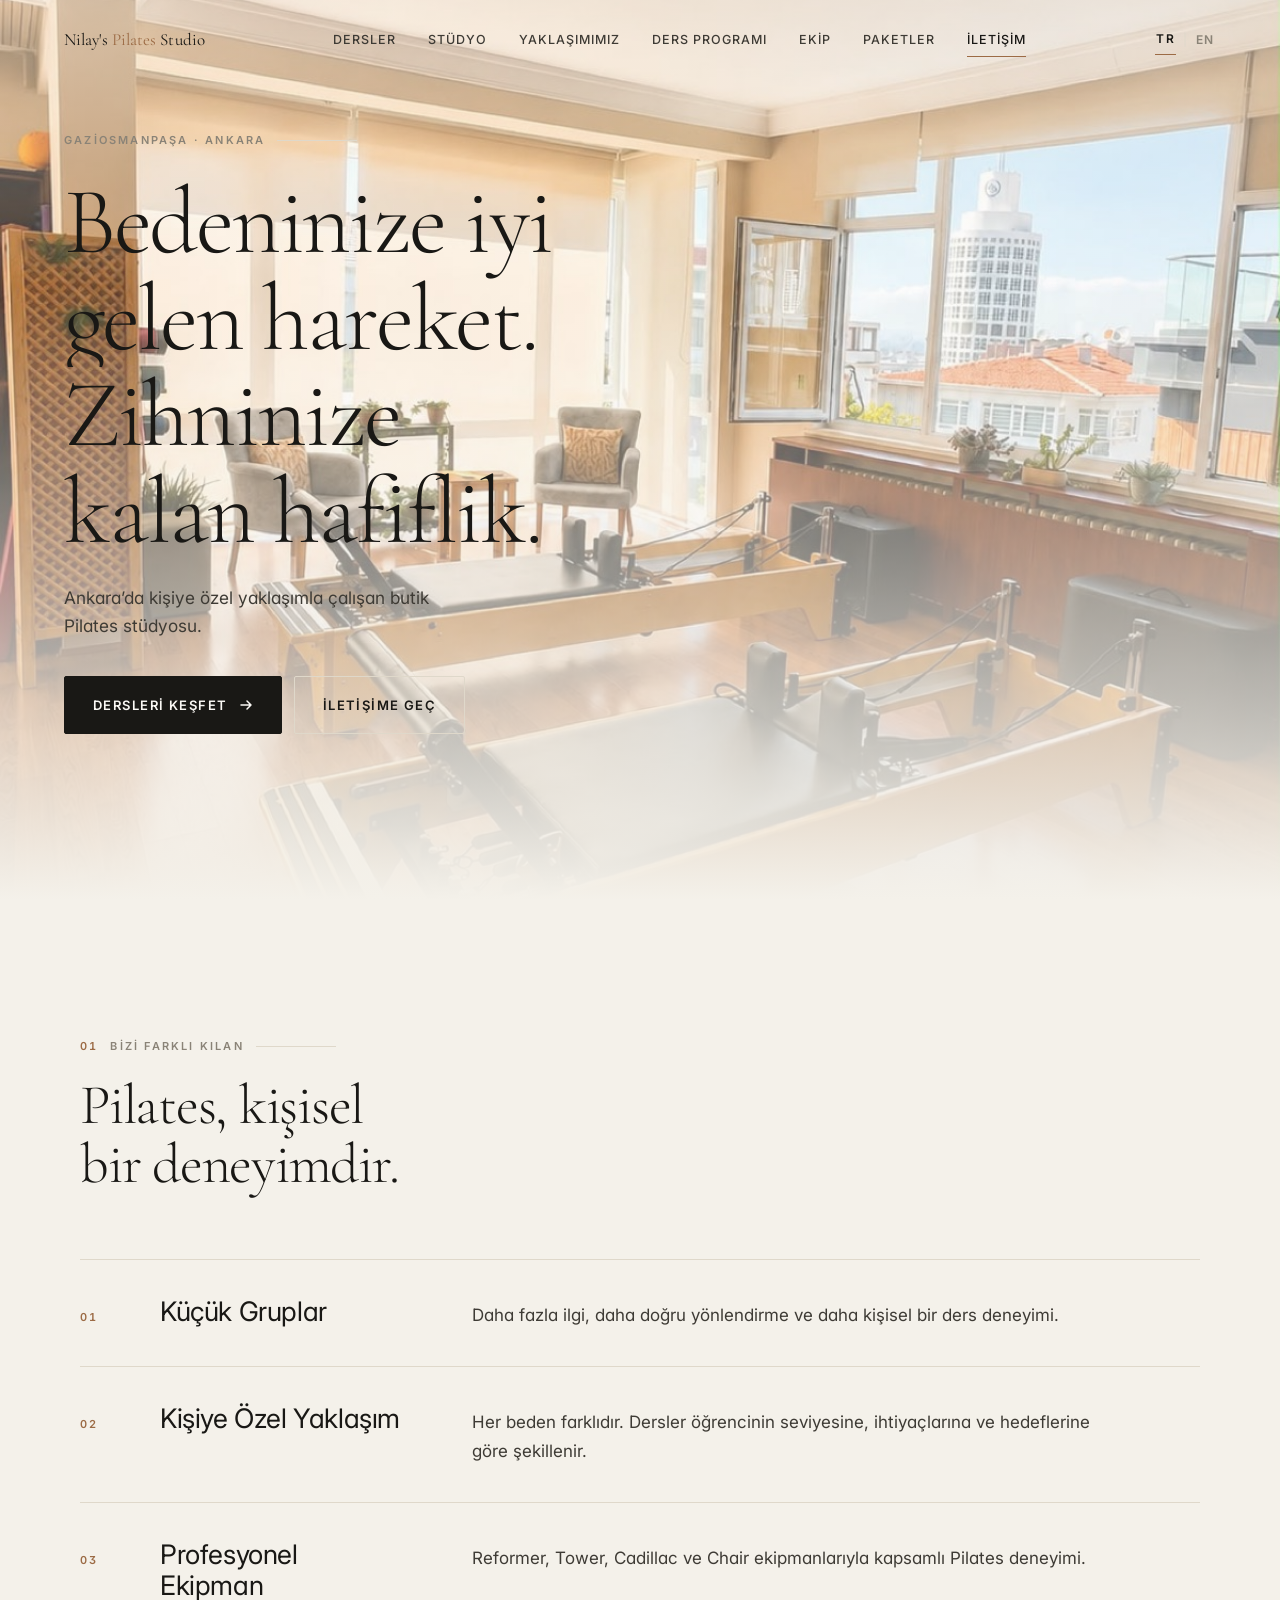
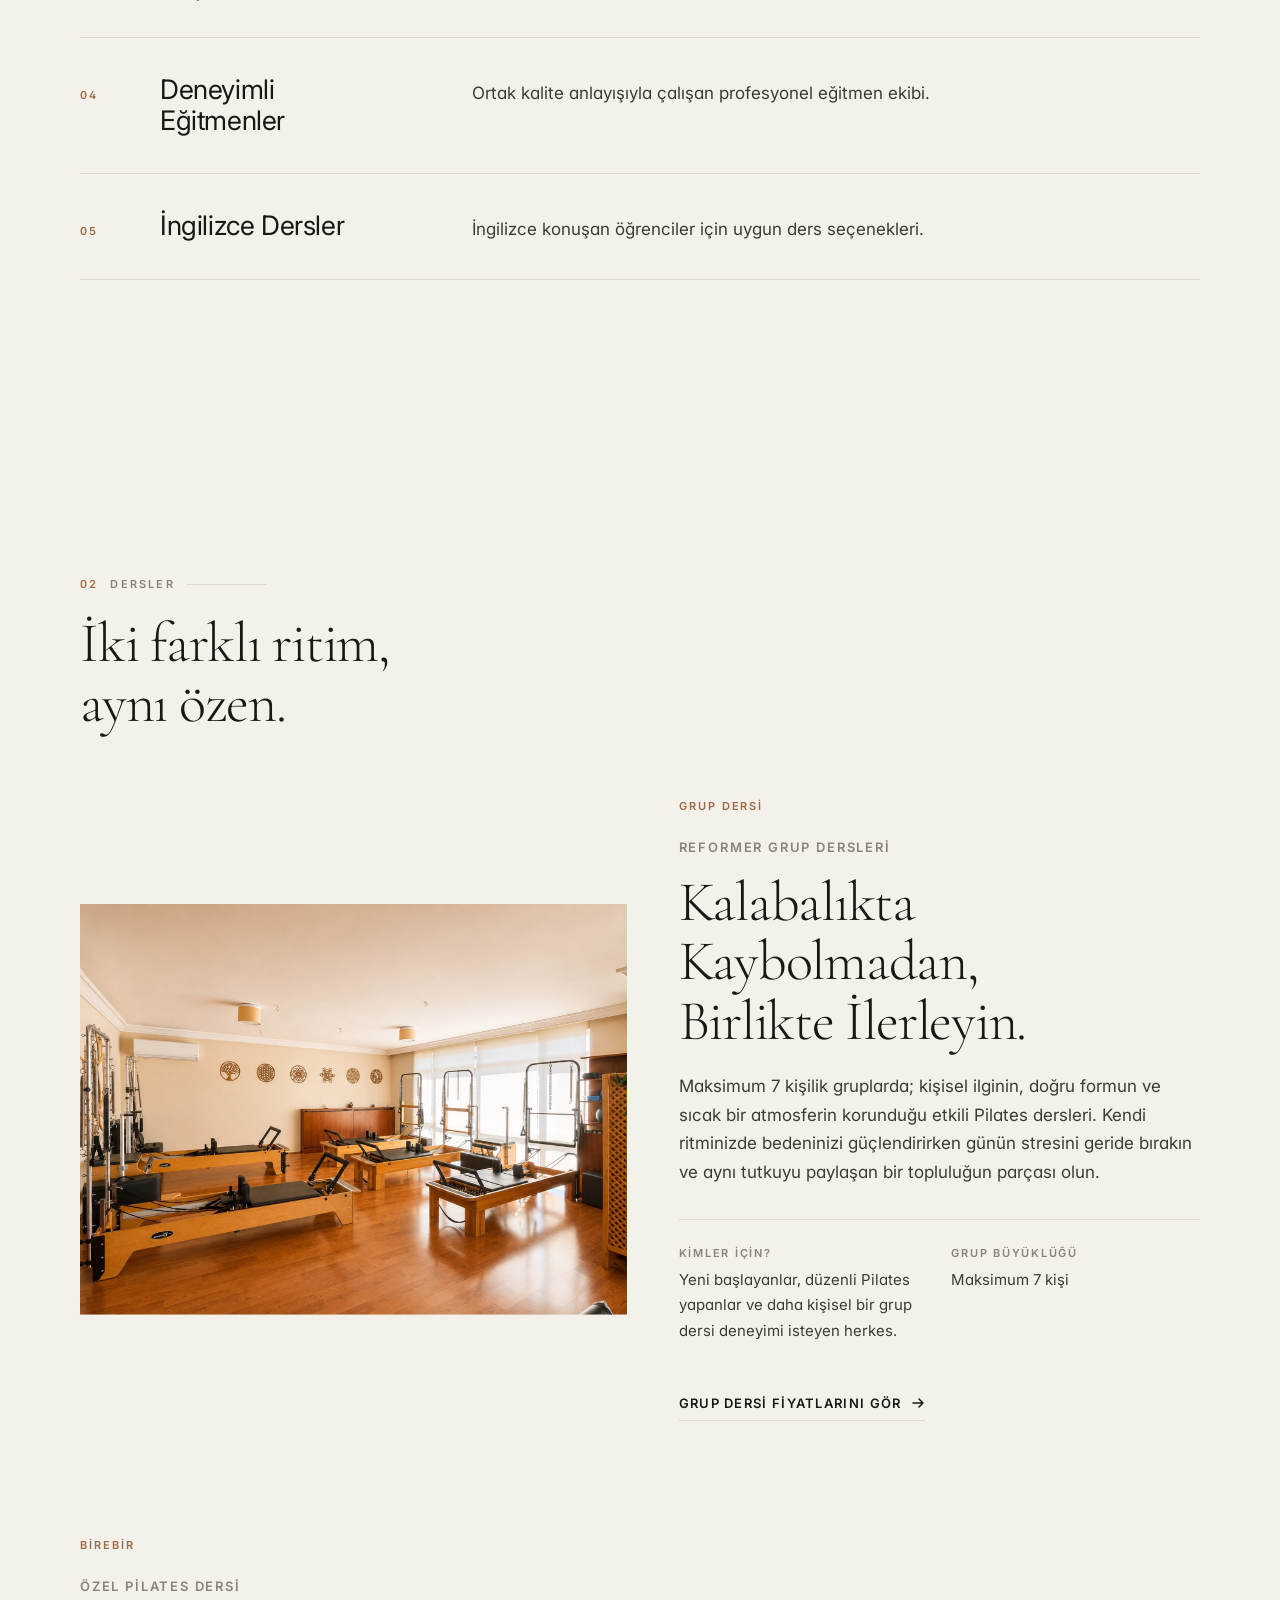
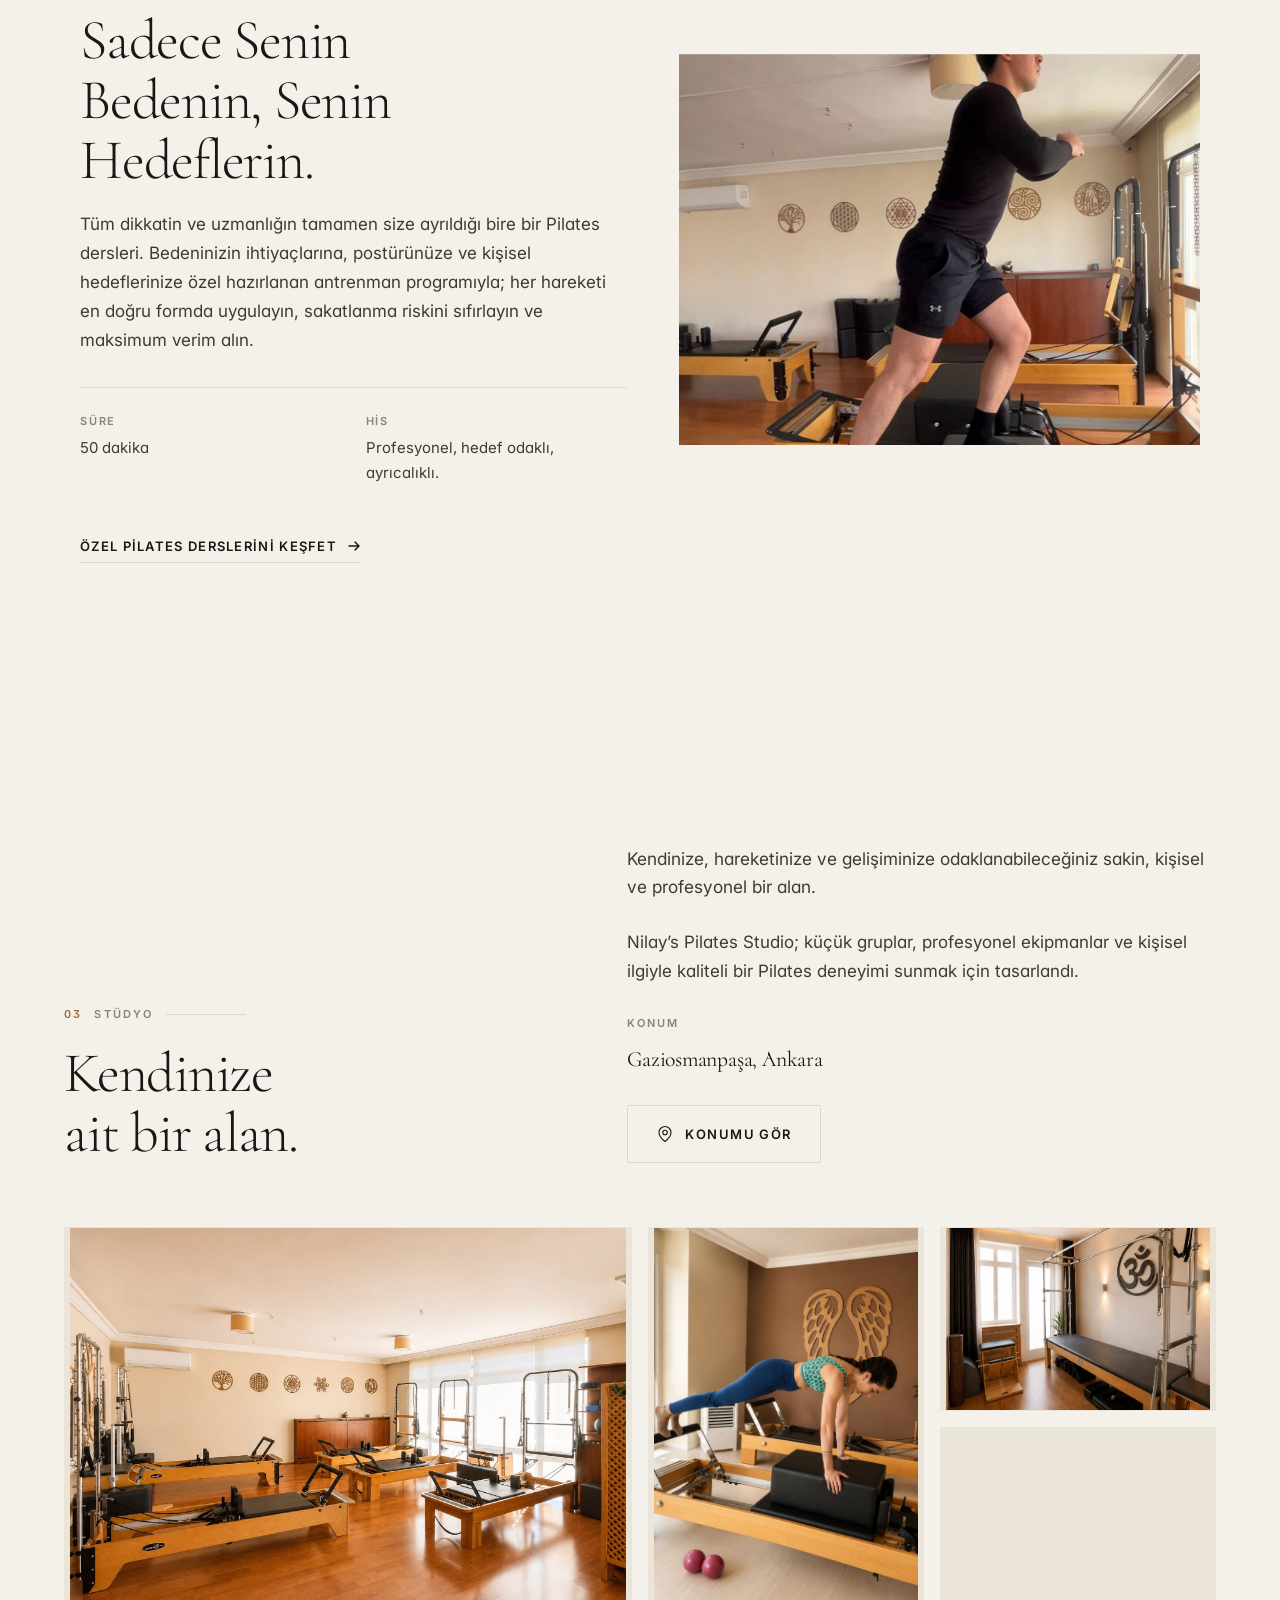
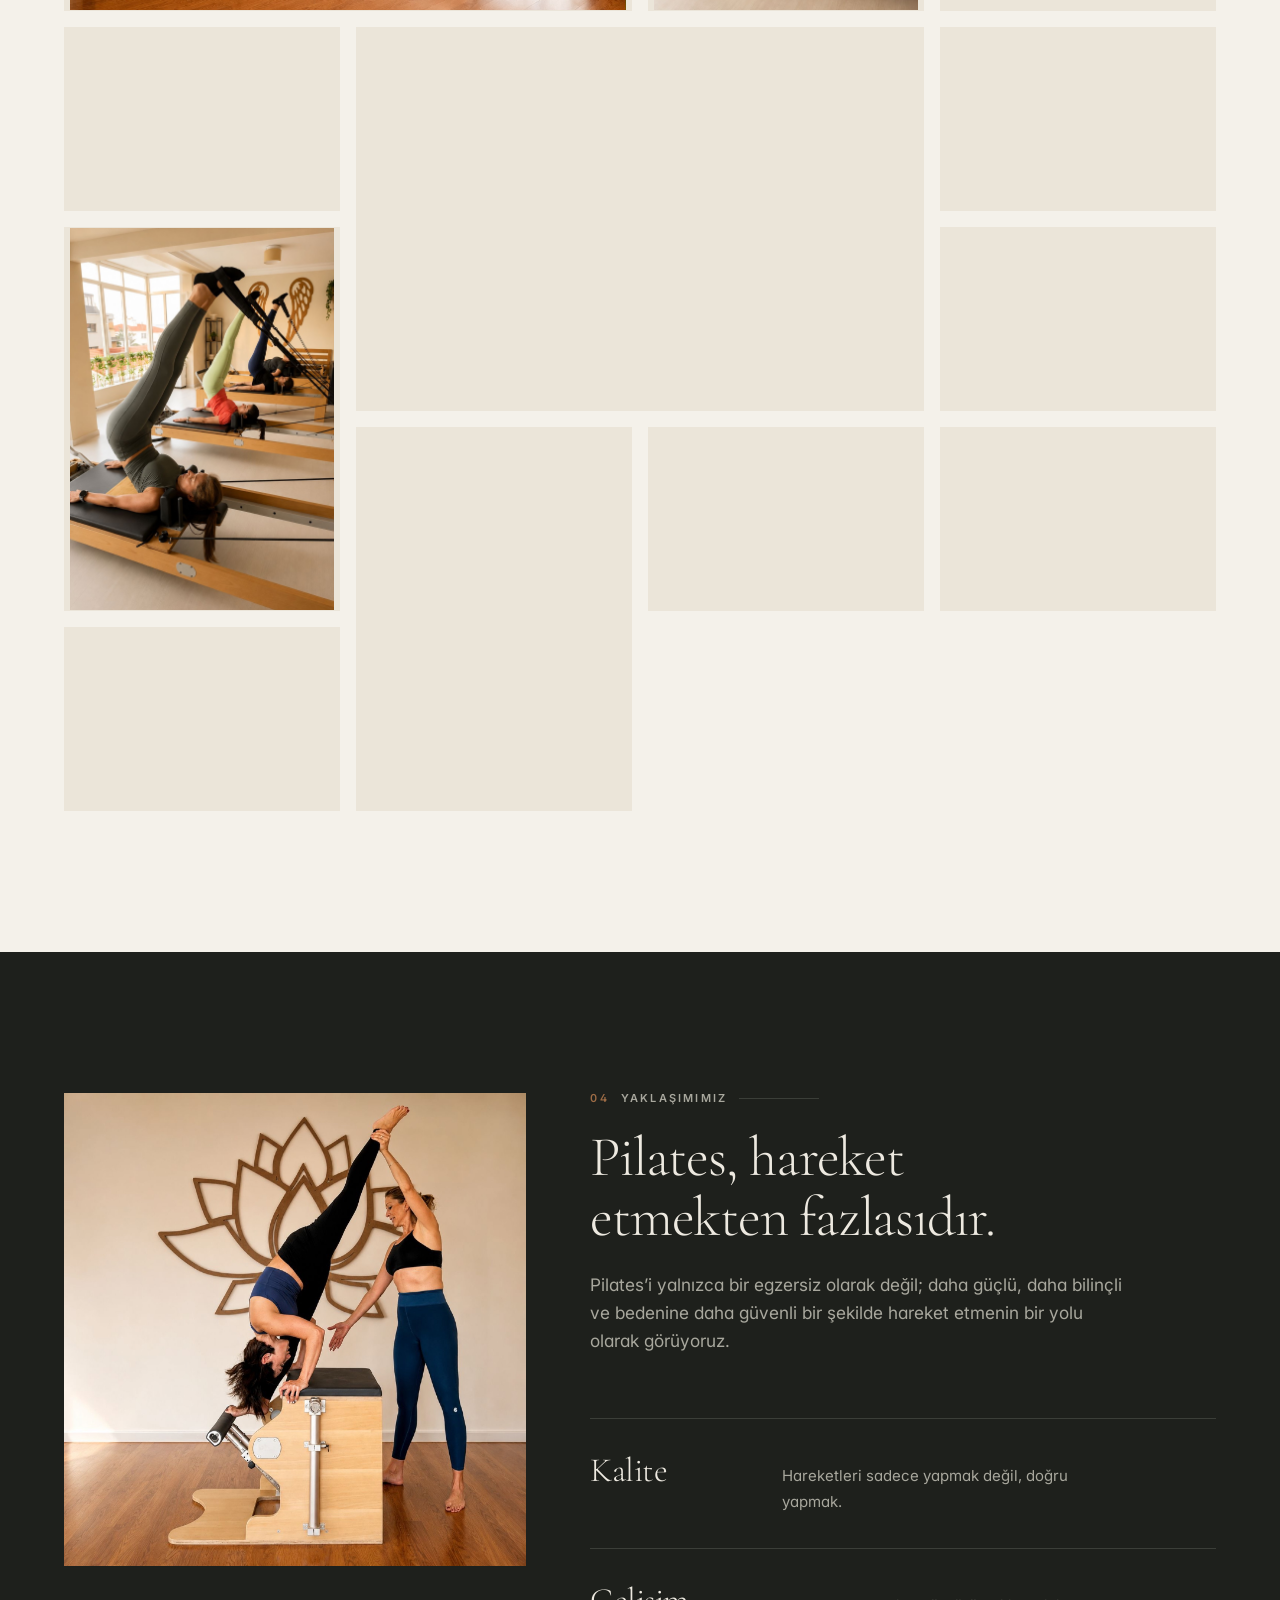
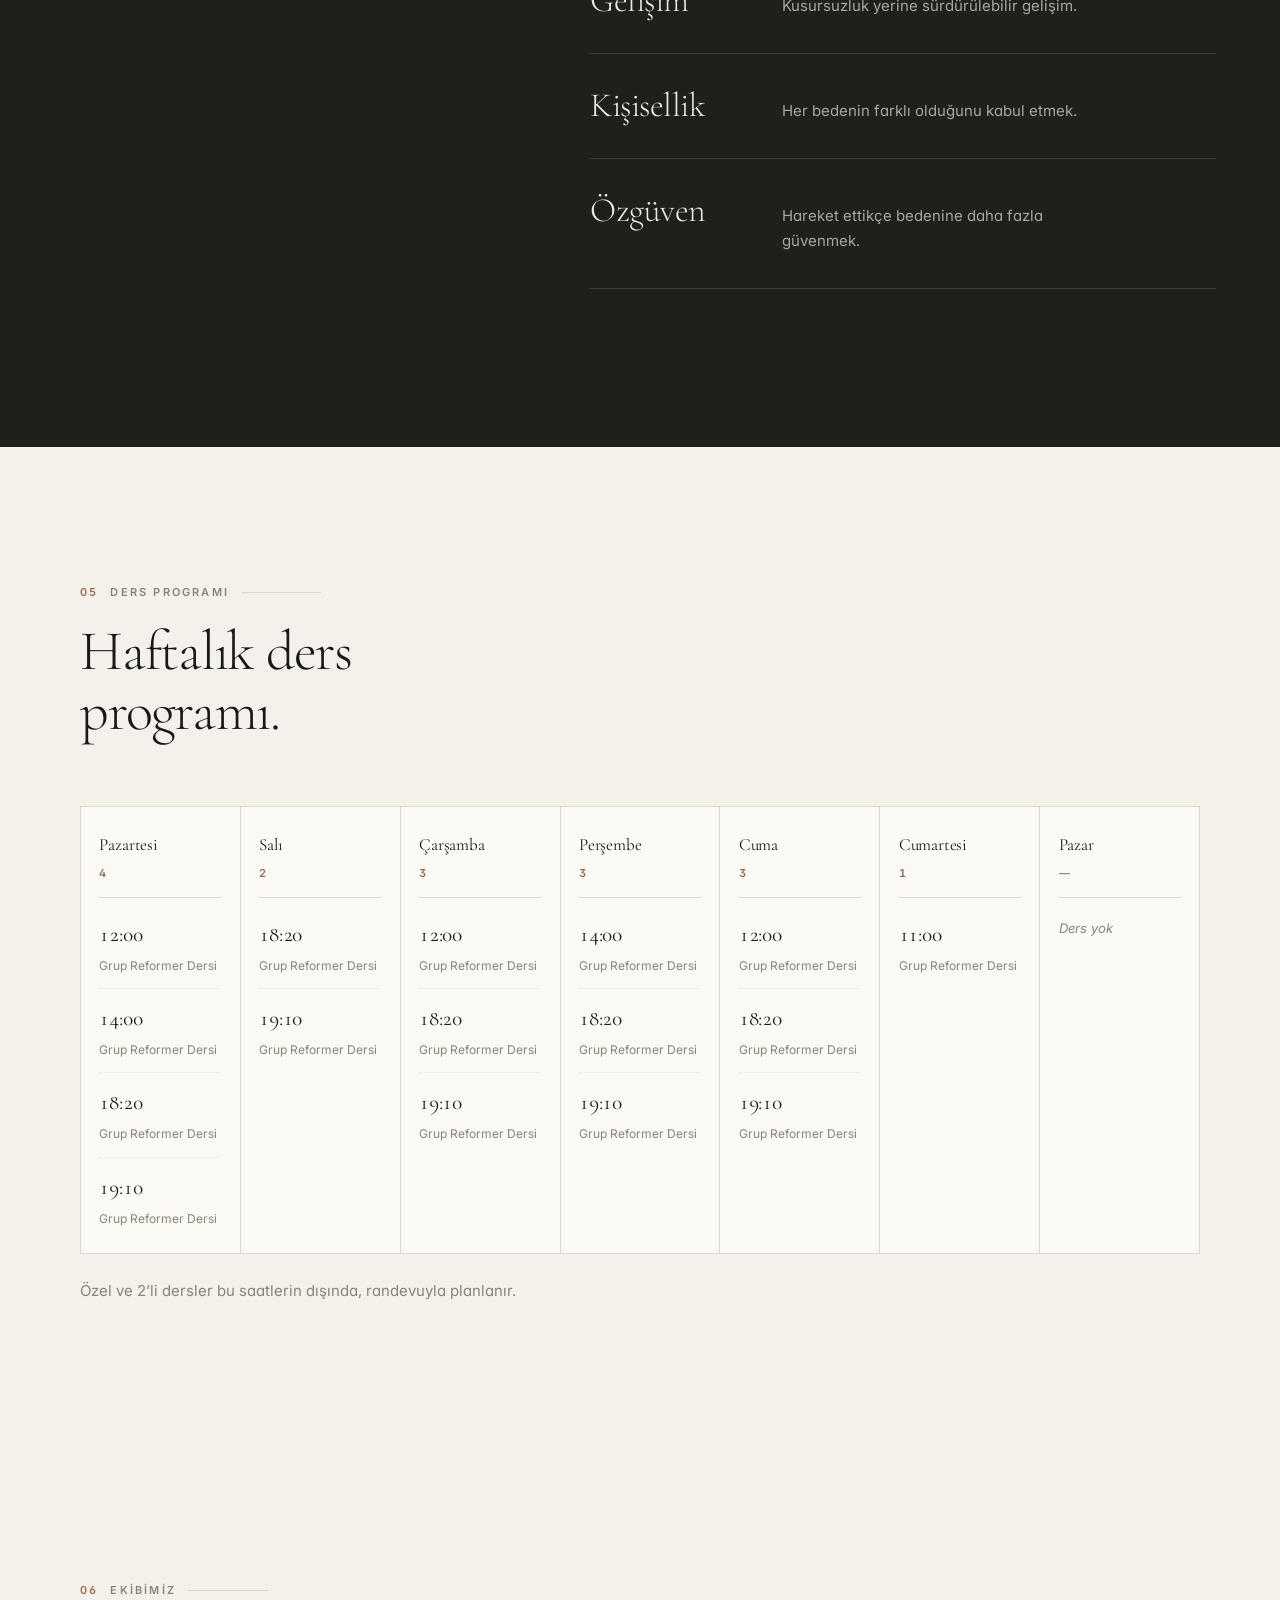
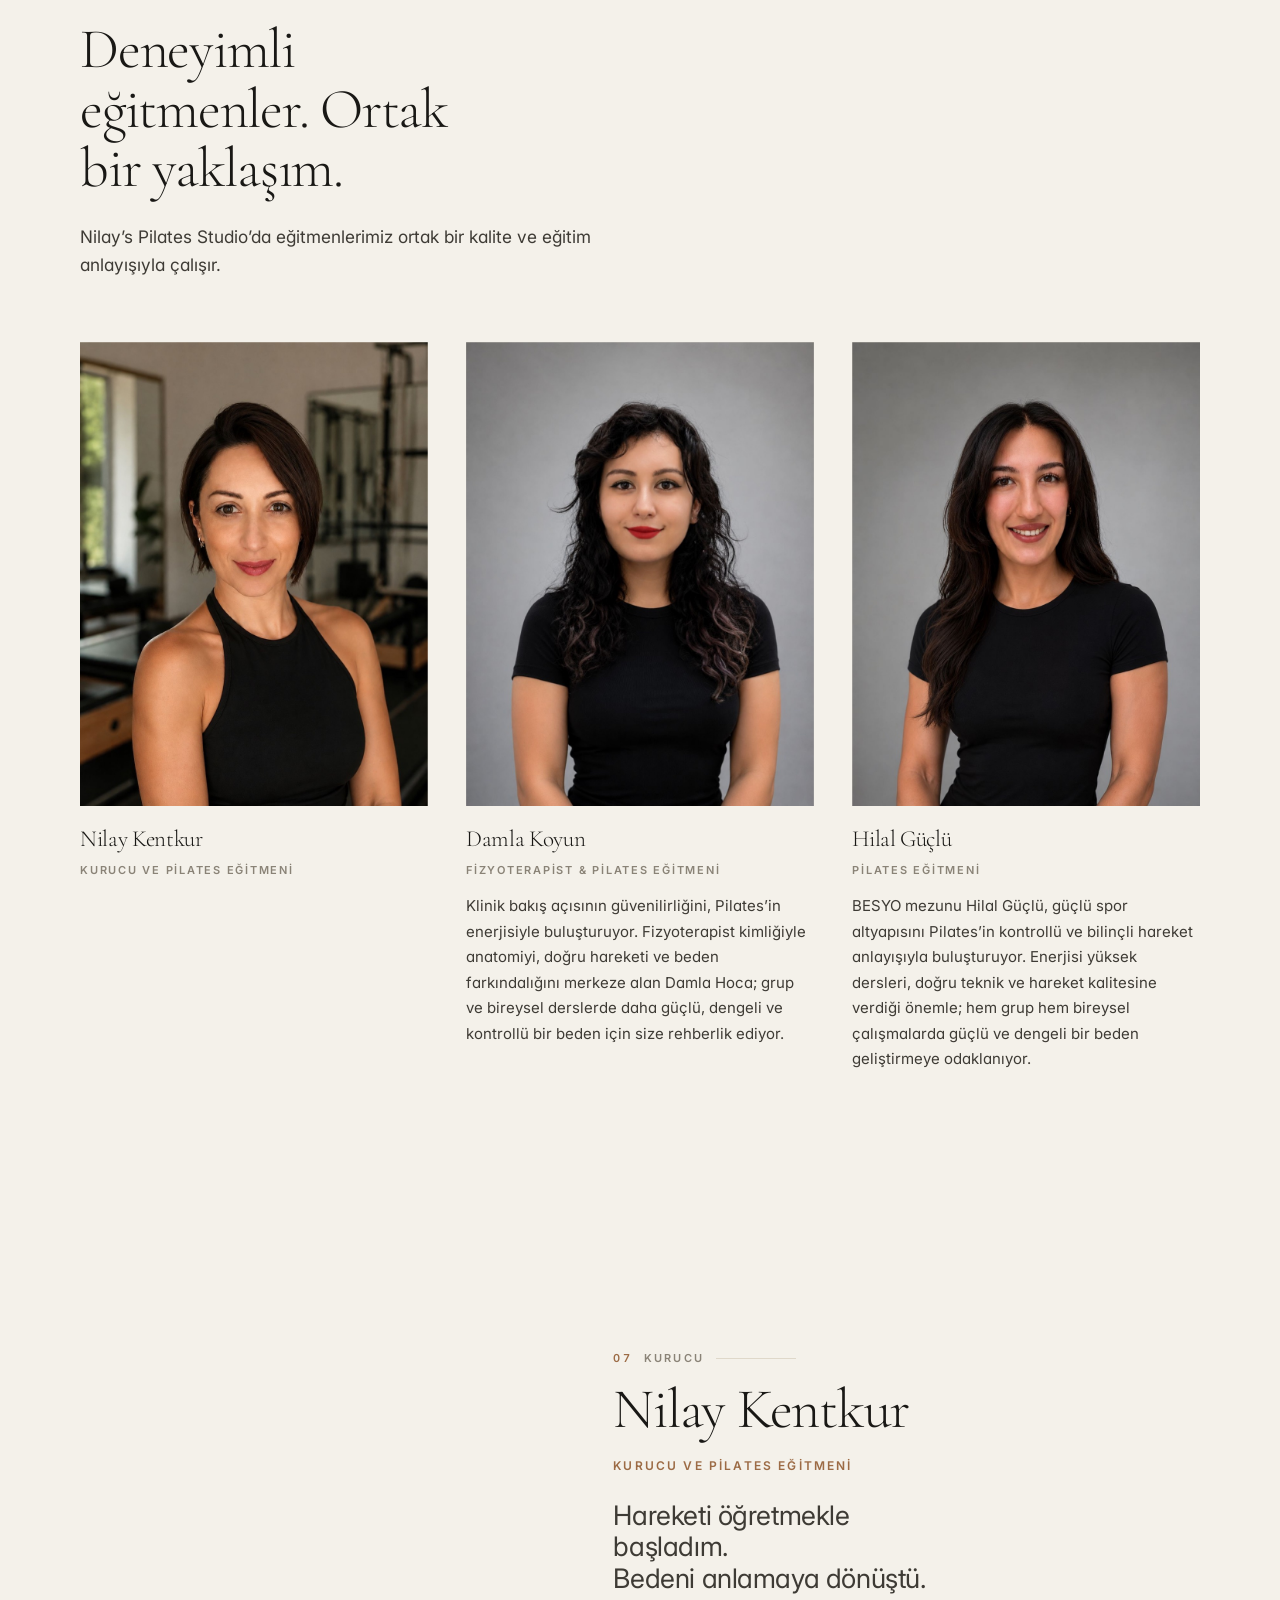
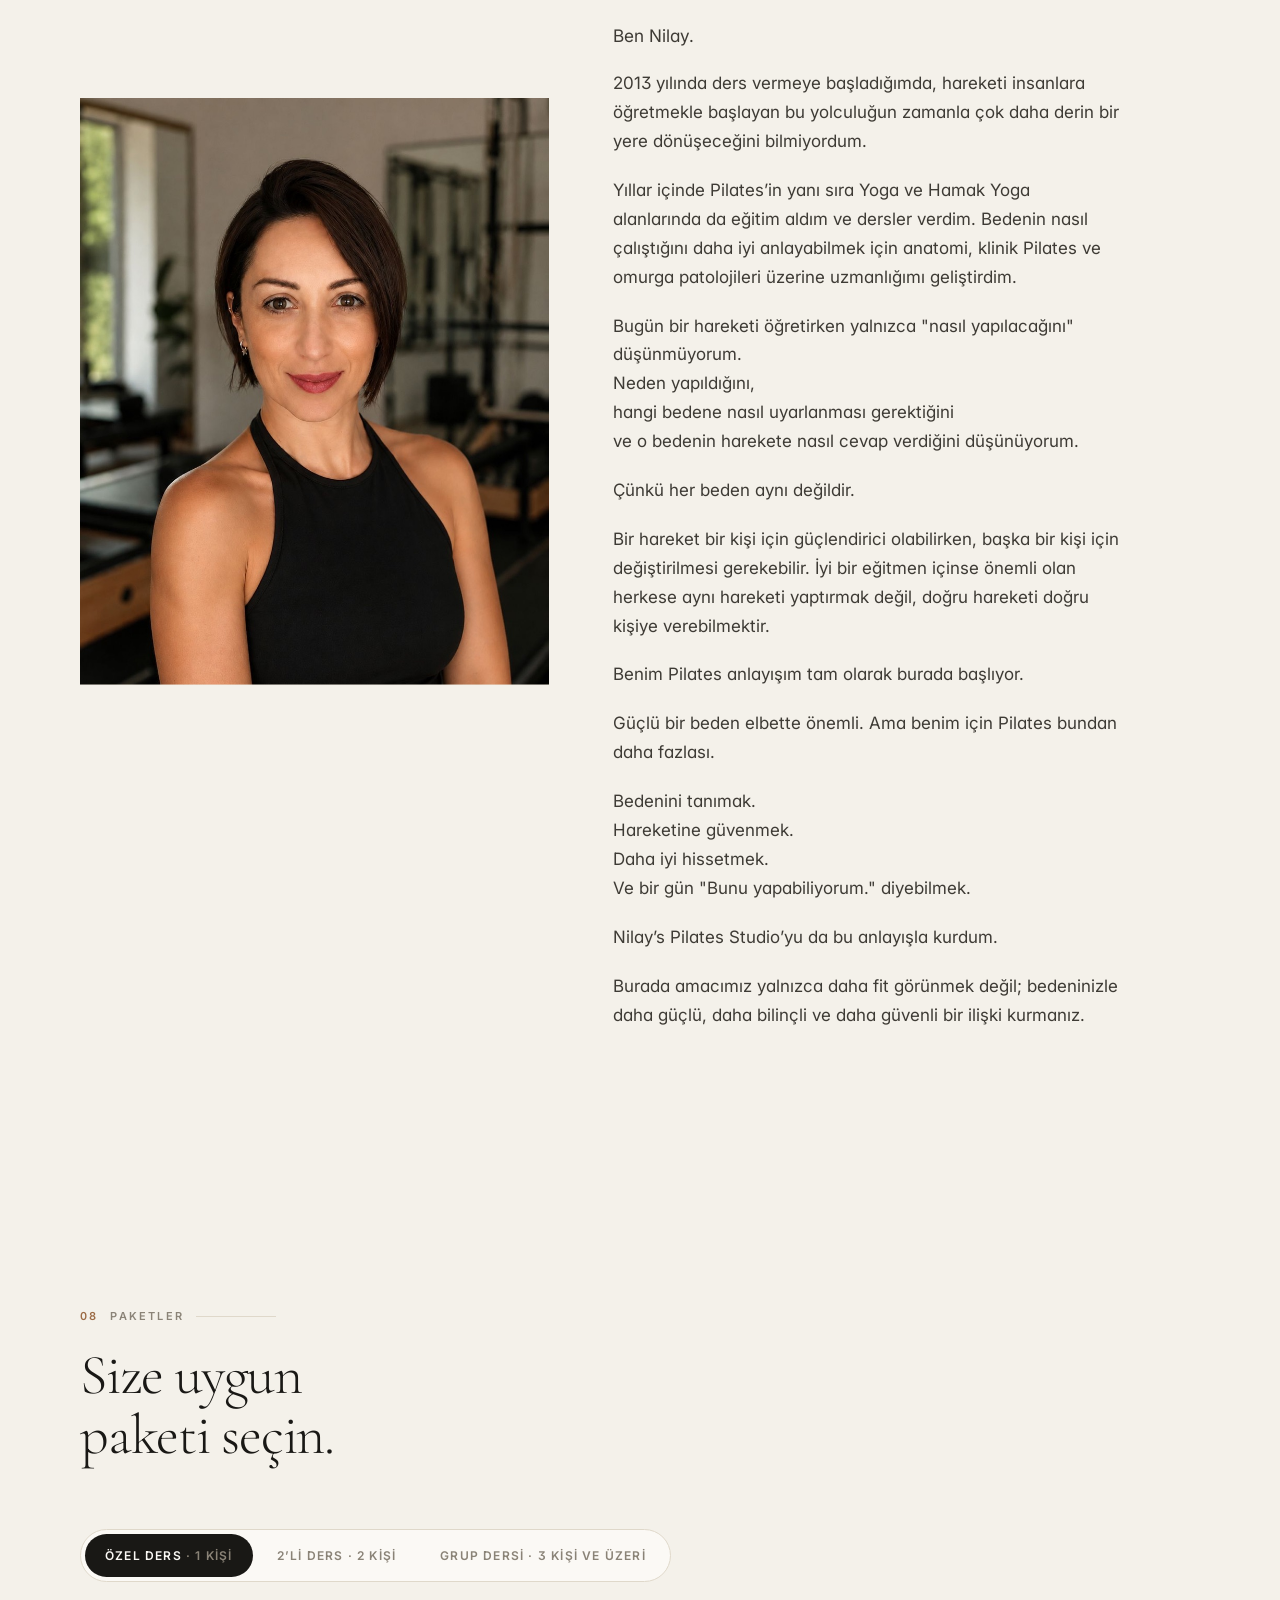
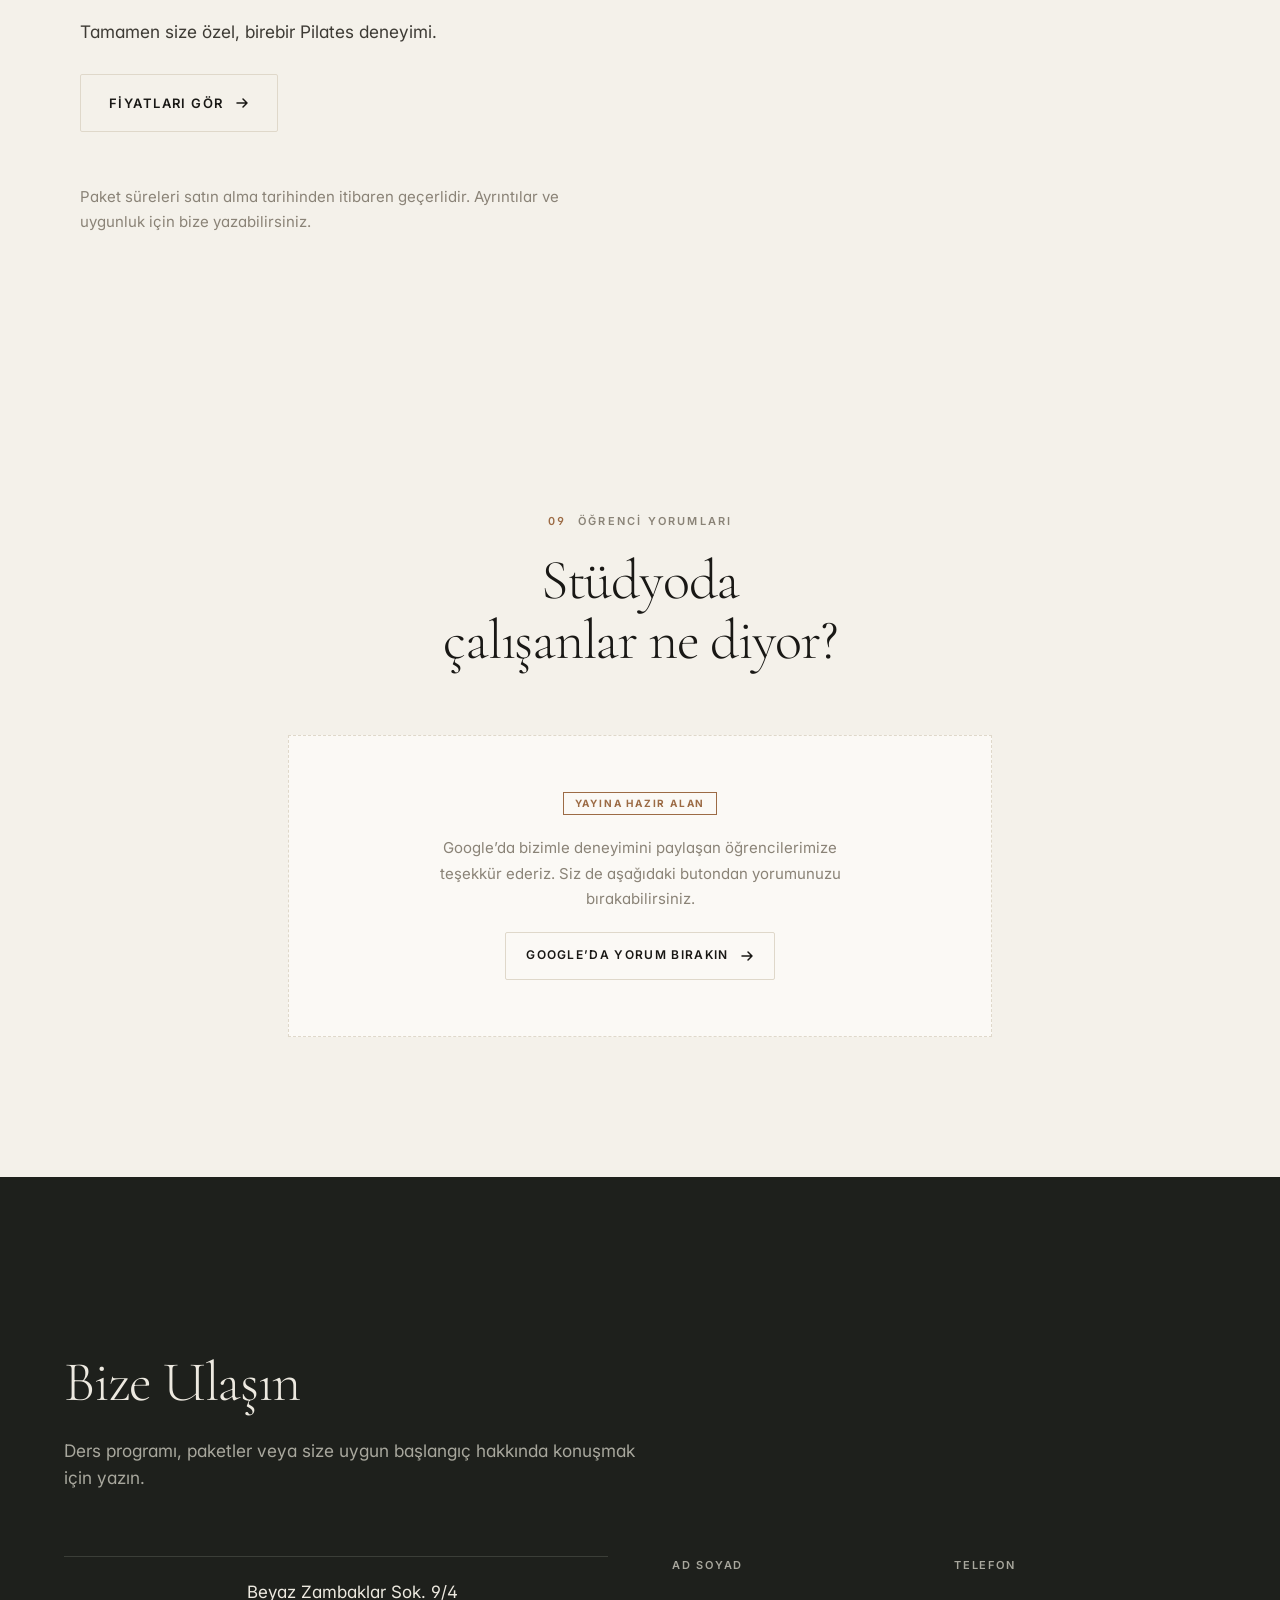
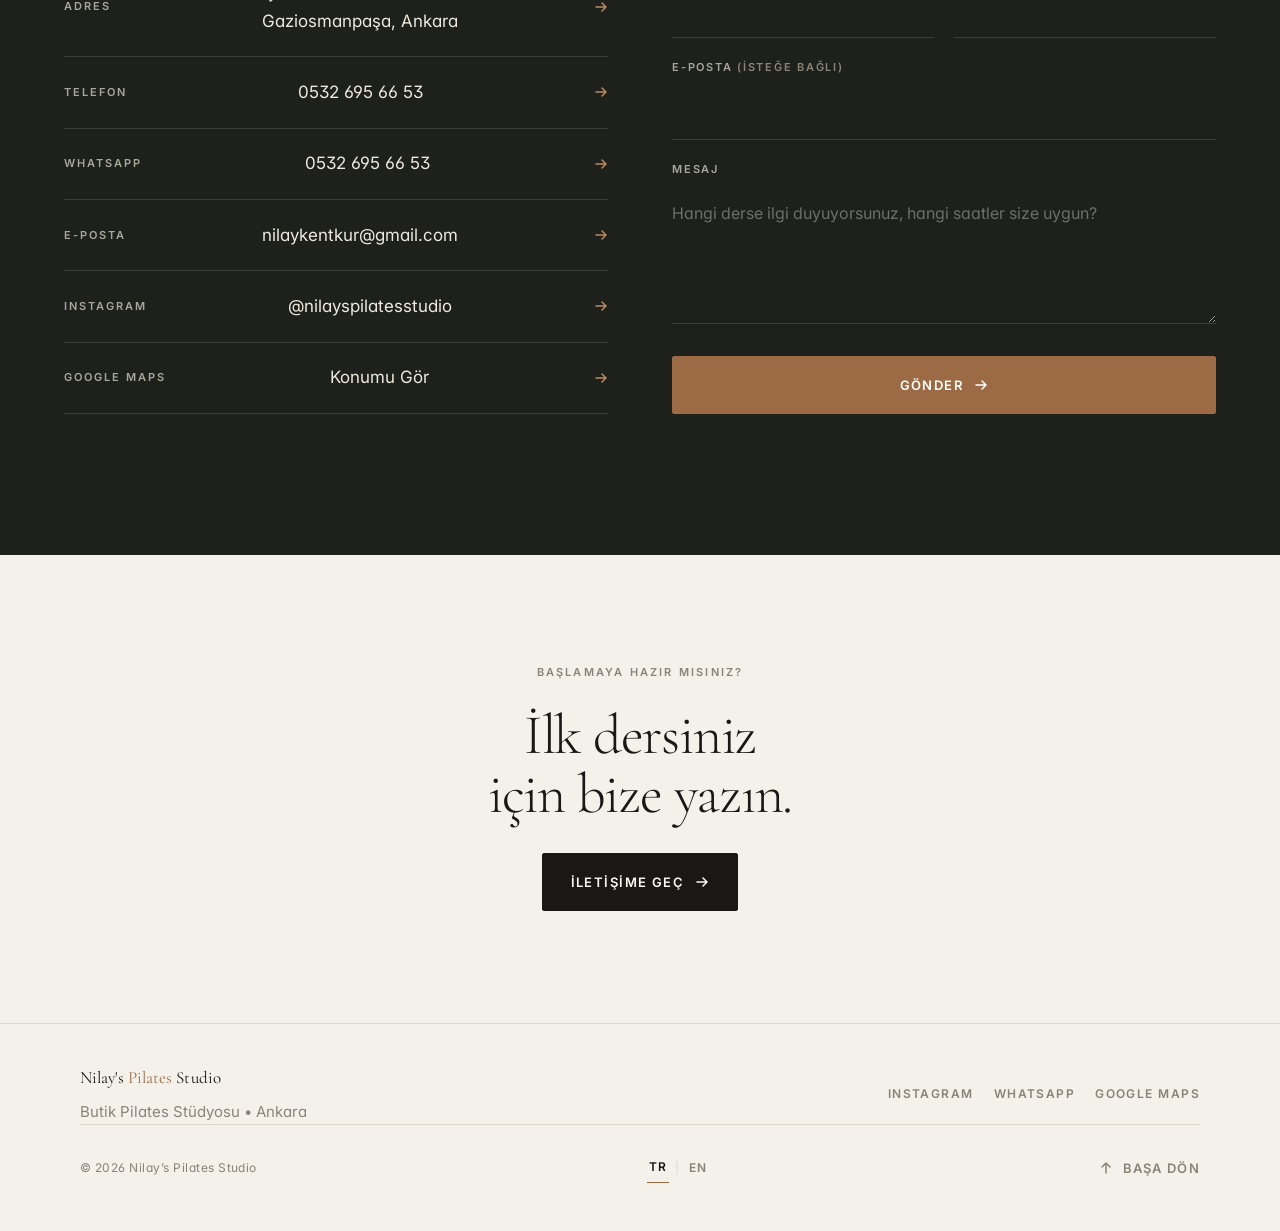
==== commit b37783fe: "Grup dersi fiyatına doğrudan erişim + yorumlar metni güncellendi Nilay Hanım (5 Eyl): grup dersi fiy" ====
--- a/index.html
+++ b/index.html
@@ -147,7 +147,7 @@
         <dl class="facts" data-reveal style="--d:200ms">
           <div><dt>Kimler için?</dt><dd>Yeni başlayanlar, düzenli Pilates yapanlar ve daha kişisel bir grup dersi deneyimi isteyen herkes.</dd></div><div><dt>Grup büyüklüğü</dt><dd>Maksimum 7 kişi</dd></div>
         </dl>
-        <a class="link" href="#program" data-reveal style="--d:260ms">Ders Programını Gör<svg class="arw" width="14" height="14" viewBox="0 0 14 14" aria-hidden="true" fill="none" stroke="currentColor" stroke-width="1.5" stroke-linecap="round" stroke-linejoin="round"><path d="M2 7h10M8 3l4 4-4 4"/></svg></a>
+        <a class="link" href="#paketler" data-tab-target="grup" data-reveal style="--d:260ms">Grup Dersi Fiyatlarını Gör<svg class="arw" width="14" height="14" viewBox="0 0 14 14" aria-hidden="true" fill="none" stroke="currentColor" stroke-width="1.5" stroke-linecap="round" stroke-linejoin="round"><path d="M2 7h10M8 3l4 4-4 4"/></svg></a>
       </div>
     </article><article class="class-row flip">
       <figure class="figure " data-reveal="img" style="--d:40ms">
@@ -163,7 +163,7 @@
         <dl class="facts" data-reveal style="--d:200ms">
           <div><dt>Süre</dt><dd>50 dakika</dd></div><div><dt>His</dt><dd>Profesyonel, hedef odaklı, ayrıcalıklı.</dd></div>
         </dl>
-        <a class="link" href="#paketler" data-reveal style="--d:260ms">Özel Pilates Derslerini Keşfet<svg class="arw" width="14" height="14" viewBox="0 0 14 14" aria-hidden="true" fill="none" stroke="currentColor" stroke-width="1.5" stroke-linecap="round" stroke-linejoin="round"><path d="M2 7h10M8 3l4 4-4 4"/></svg></a>
+        <a class="link" href="#paketler" data-tab-target="ozel" data-reveal style="--d:260ms">Özel Pilates Derslerini Keşfet<svg class="arw" width="14" height="14" viewBox="0 0 14 14" aria-hidden="true" fill="none" stroke="currentColor" stroke-width="1.5" stroke-linecap="round" stroke-linejoin="round"><path d="M2 7h10M8 3l4 4-4 4"/></svg></a>
       </div>
     </article>
   </div>
@@ -701,7 +701,7 @@
   </div>
     <div class="reviews-empty" data-reveal="fade">
         <span class="badge">Yayına hazır alan</span>
-        <p>Şu an sitede gösterecek yazılı bir yorum yok. Google’daki yorumlarımıza göz atabilir, deneyiminizi paylaşmak isterseniz oradan bırakabilirsiniz.</p>
+        <p>Google’da bizimle deneyimini paylaşan öğrencilerimize teşekkür ederiz. Siz de aşağıdaki butondan yorumunuzu bırakabilirsiniz.</p>
         <a class="btn btn-ghost btn-sm" href="https://g.page/r/CRALqW3KsQSrEBE/review" target="_blank" rel="noopener noreferrer">Google’da yorum bırakın<svg class="arw" width="14" height="14" viewBox="0 0 14 14" aria-hidden="true" fill="none" stroke="currentColor" stroke-width="1.5" stroke-linecap="round" stroke-linejoin="round"><path d="M2 7h10M8 3l4 4-4 4"/></svg></a>
       </div>
   </div>
@@ -810,6 +810,6 @@
 <a class="sticky-wa" id="sticky-wa" href="https://wa.me/905326956653" target="_blank" rel="noopener noreferrer"
    aria-label="WhatsApp’tan yaz"><svg width="18" height="18" viewBox="0 0 24 24" fill="currentColor" aria-hidden="true"><path d="M12.04 2C6.58 2 2.13 6.45 2.13 11.91c0 1.75.46 3.45 1.32 4.95L2 22l5.25-1.38a9.9 9.9 0 0 0 4.79 1.22h.01c5.46 0 9.91-4.45 9.91-9.91 0-2.65-1.03-5.14-2.9-7.01A9.82 9.82 0 0 0 12.04 2Zm0 18.13a8.2 8.2 0 0 1-4.19-1.15l-.3-.18-3.12.82.83-3.04-.2-.31a8.19 8.19 0 0 1-1.26-4.36c0-4.54 3.7-8.24 8.25-8.24 2.2 0 4.27.86 5.83 2.42a8.19 8.19 0 0 1 2.41 5.83c0 4.54-3.7 8.21-8.25 8.21Zm4.52-6.16c-.25-.12-1.47-.72-1.69-.81-.23-.08-.39-.12-.56.13-.16.25-.64.8-.79.97-.14.16-.29.19-.54.06-.25-.12-1.05-.39-2-1.23-.74-.66-1.24-1.47-1.38-1.72-.15-.25-.02-.39.11-.51.11-.11.25-.29.37-.44.12-.14.16-.25.25-.41.08-.17.04-.31-.02-.43-.06-.12-.56-1.34-.76-1.84-.2-.48-.41-.42-.56-.42h-.48c-.17 0-.43.06-.66.31-.23.25-.87.85-.87 2.07s.89 2.4 1.02 2.56c.12.17 1.75 2.67 4.23 3.74.59.26 1.05.41 1.41.52.59.19 1.13.16 1.56.1.48-.07 1.47-.6 1.68-1.18.21-.58.21-1.08.14-1.18-.06-.11-.22-.17-.47-.29Z"/></svg><span class="lbl">WhatsApp’tan yaz</span></a>
 
-<script src="assets/js/app.js?v=2c323029" defer></script>
+<script src="assets/js/app.js?v=56ba3e5c" defer></script>
 </body>
 </html>
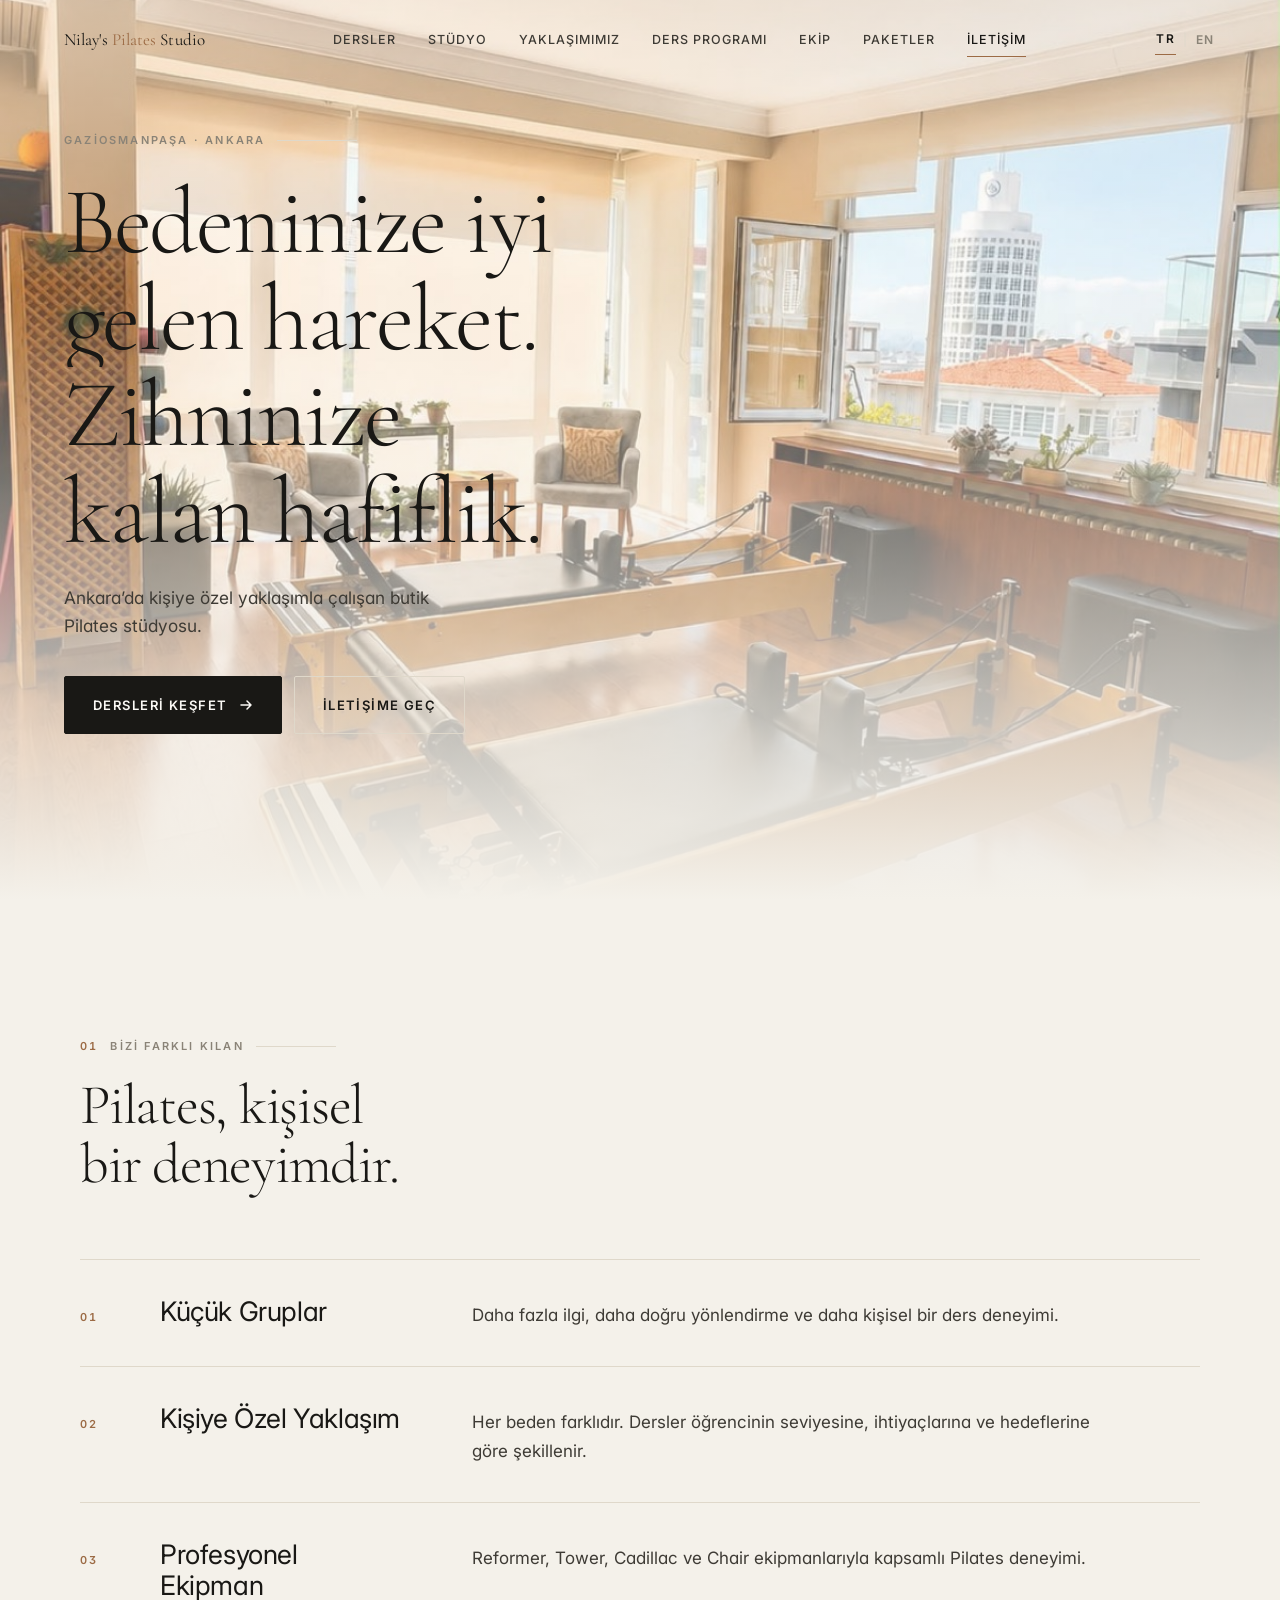
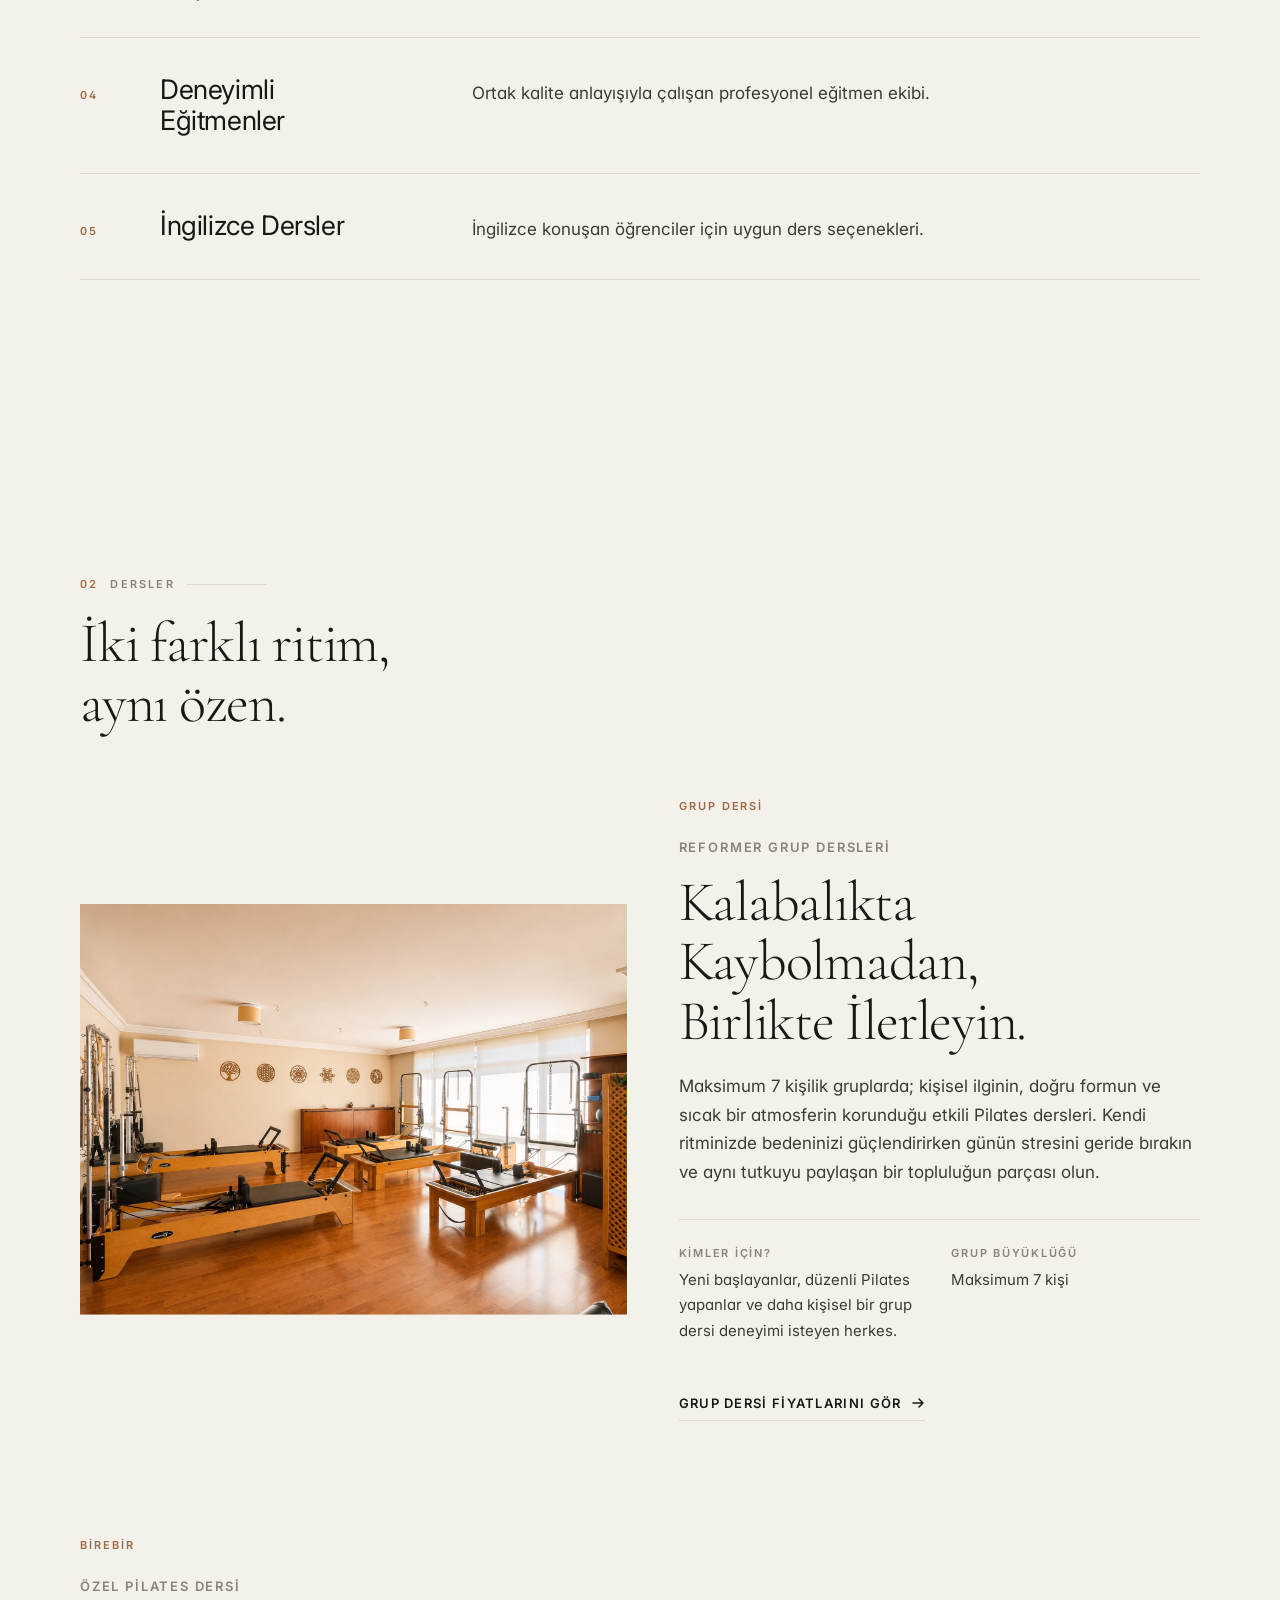
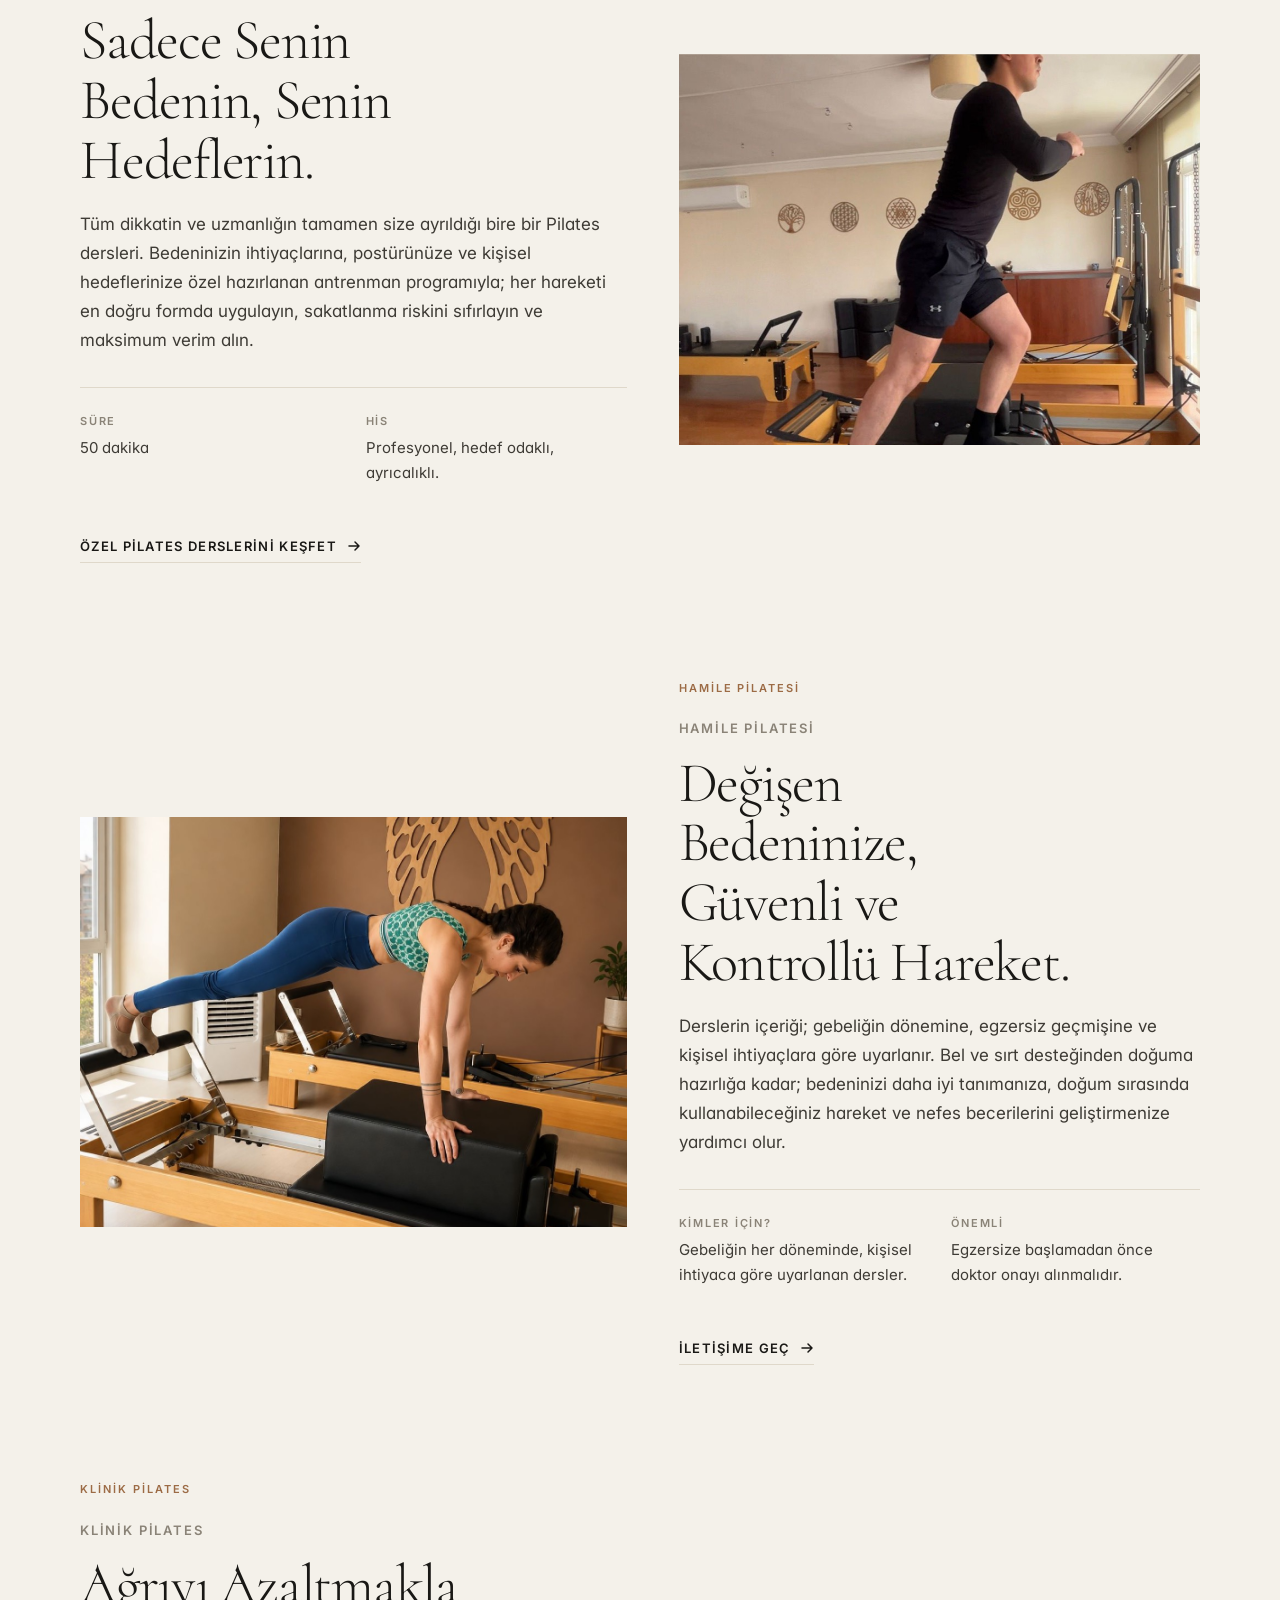
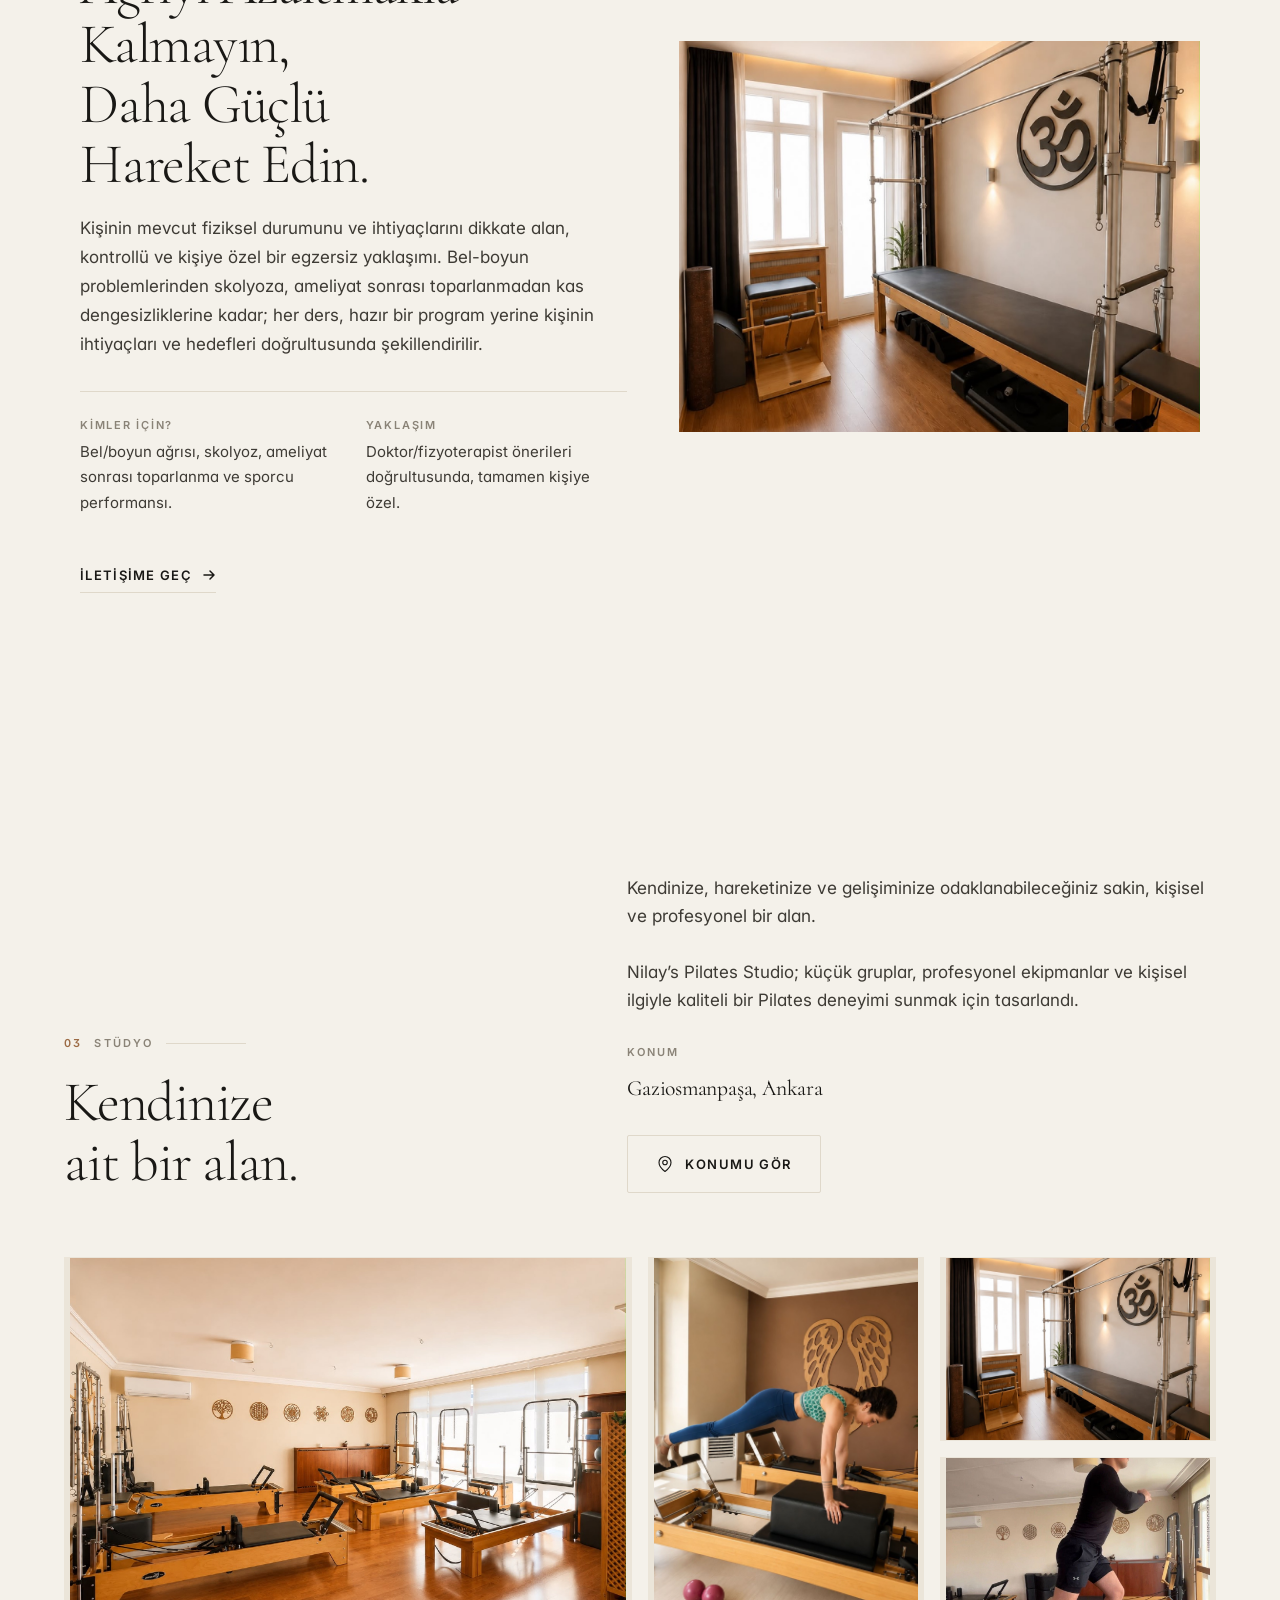
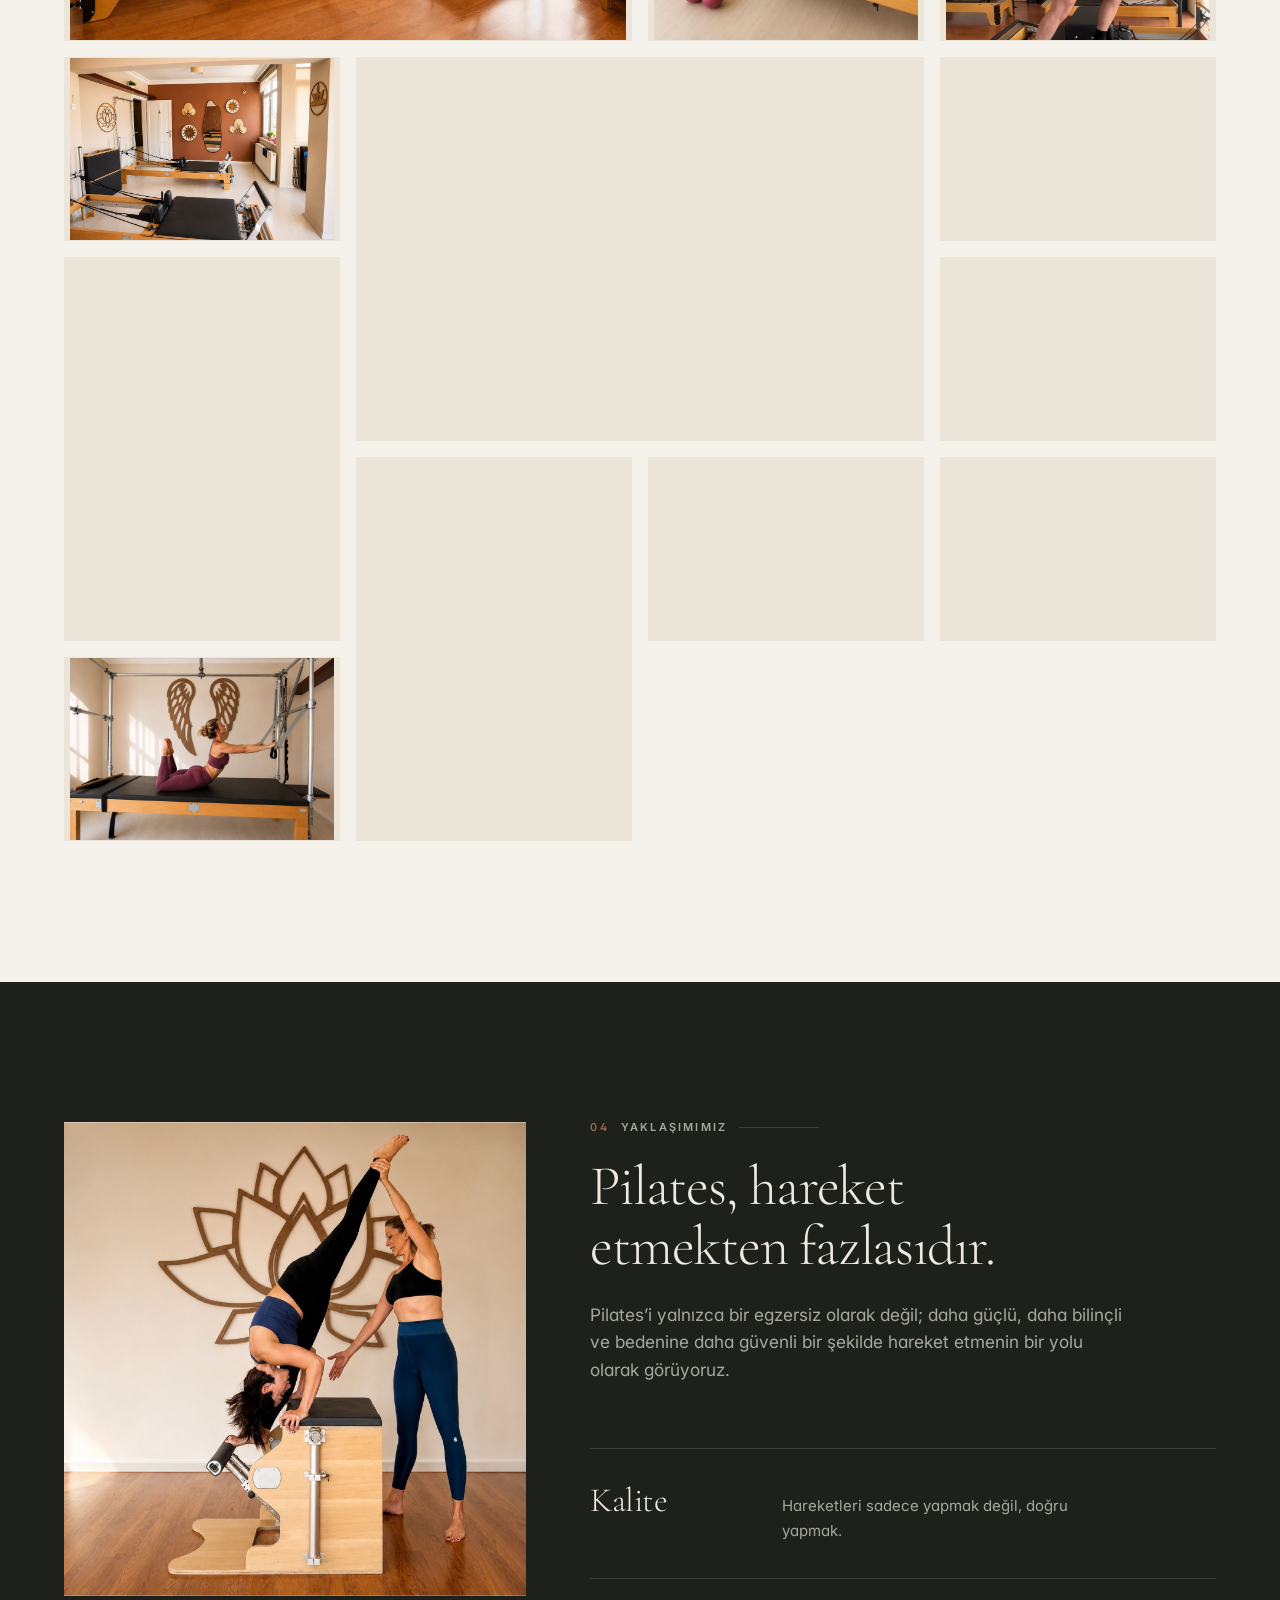
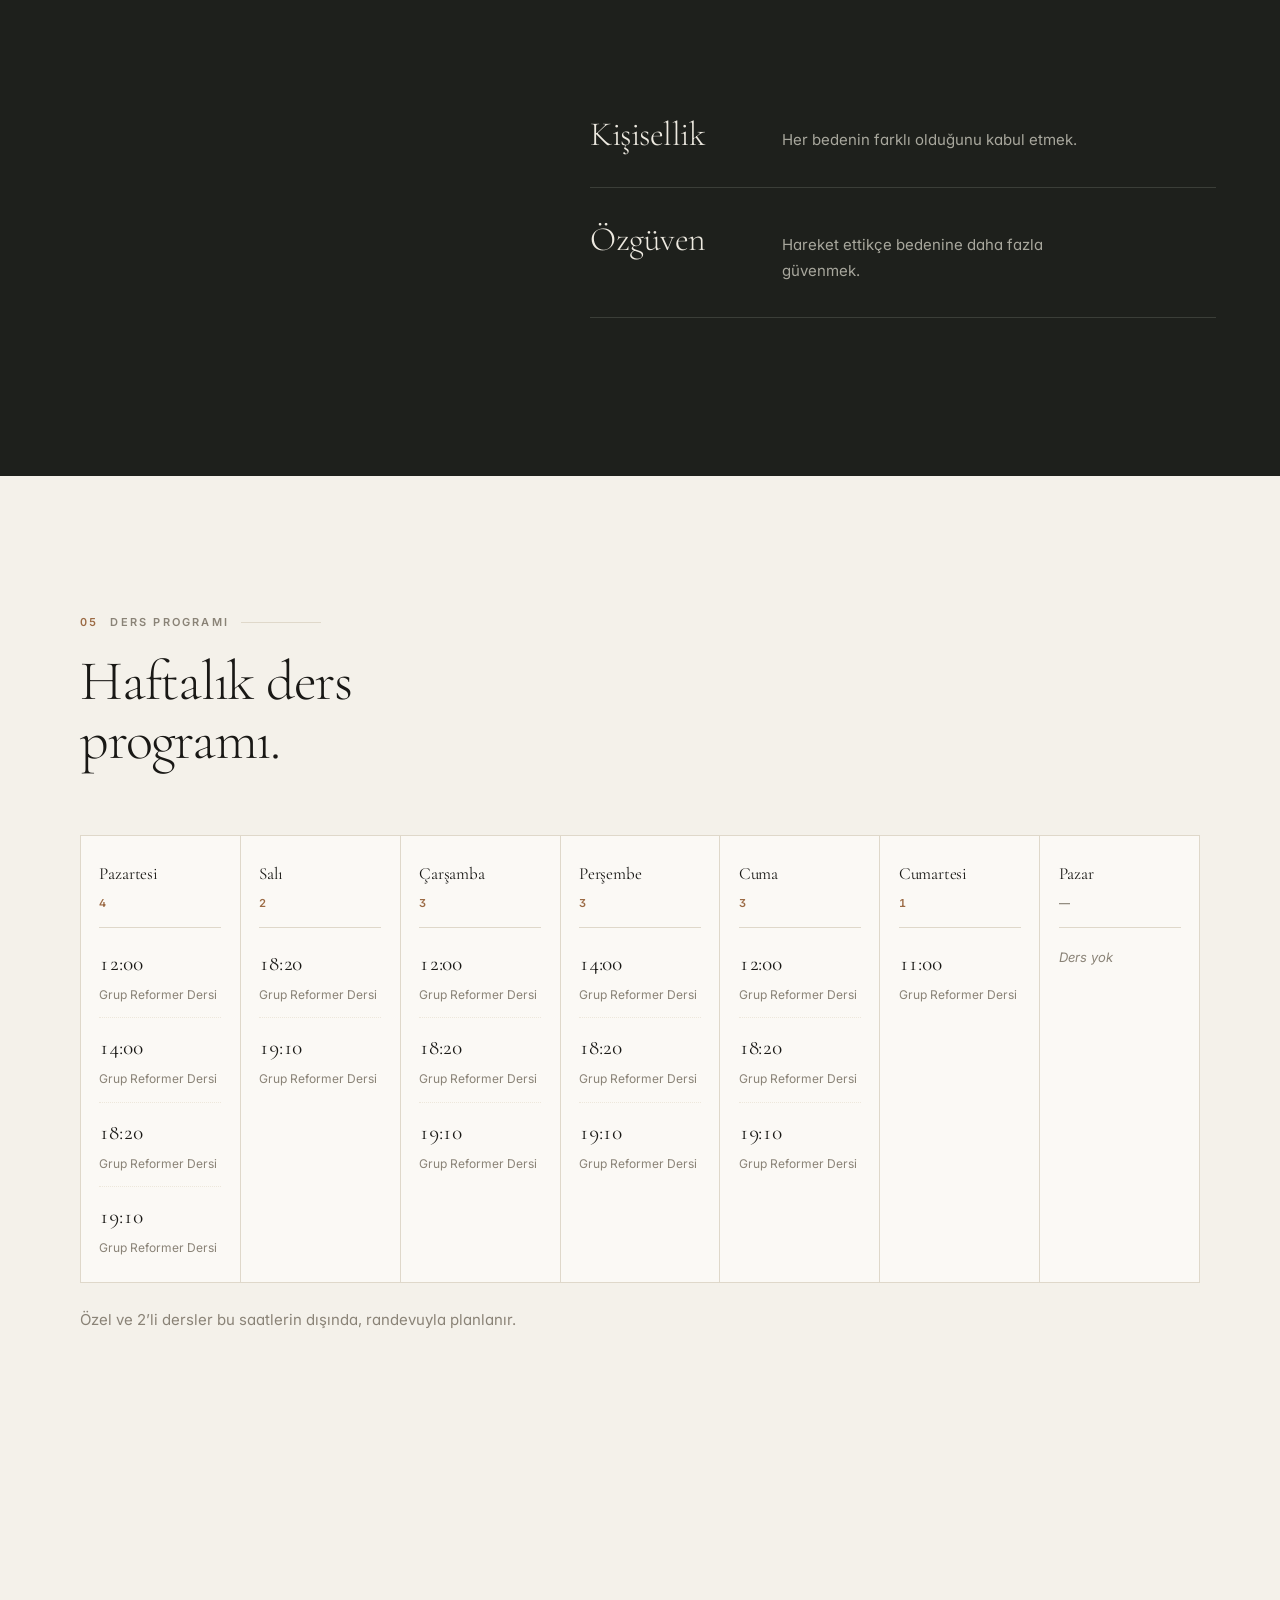
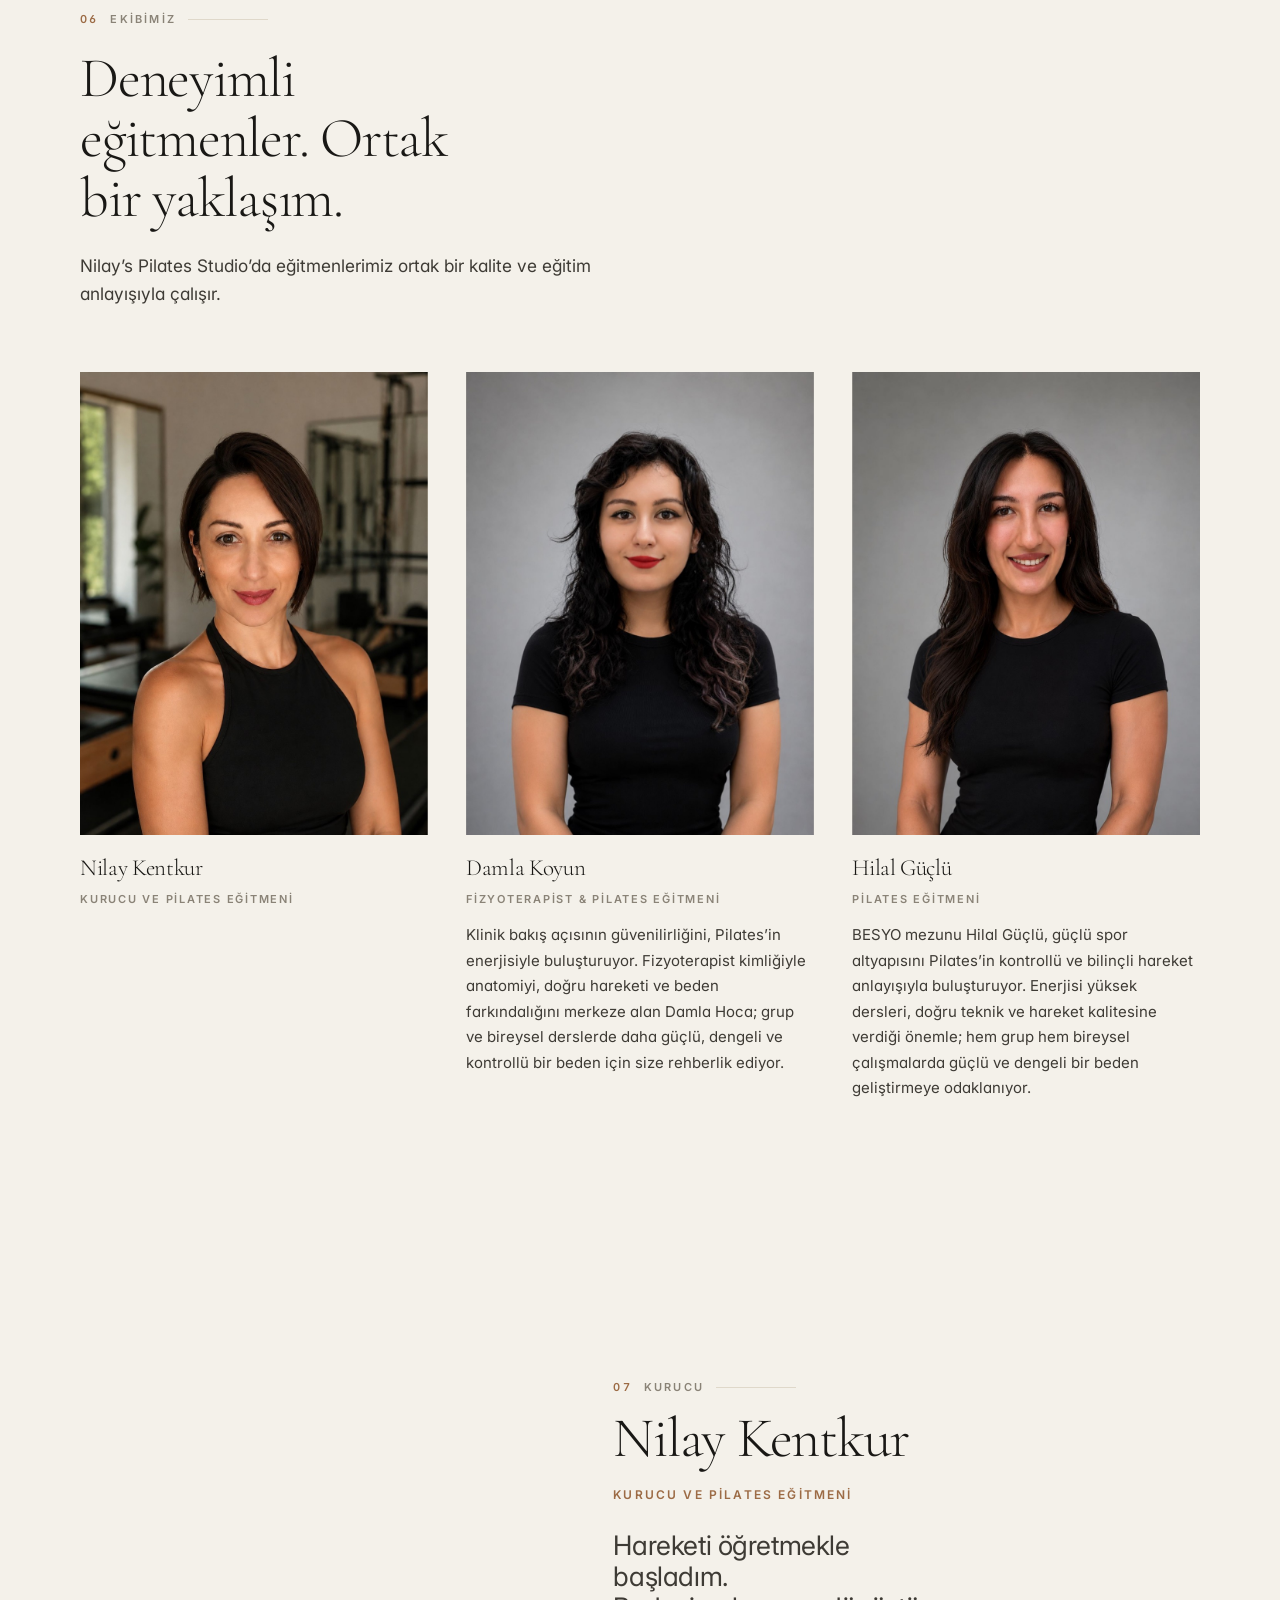
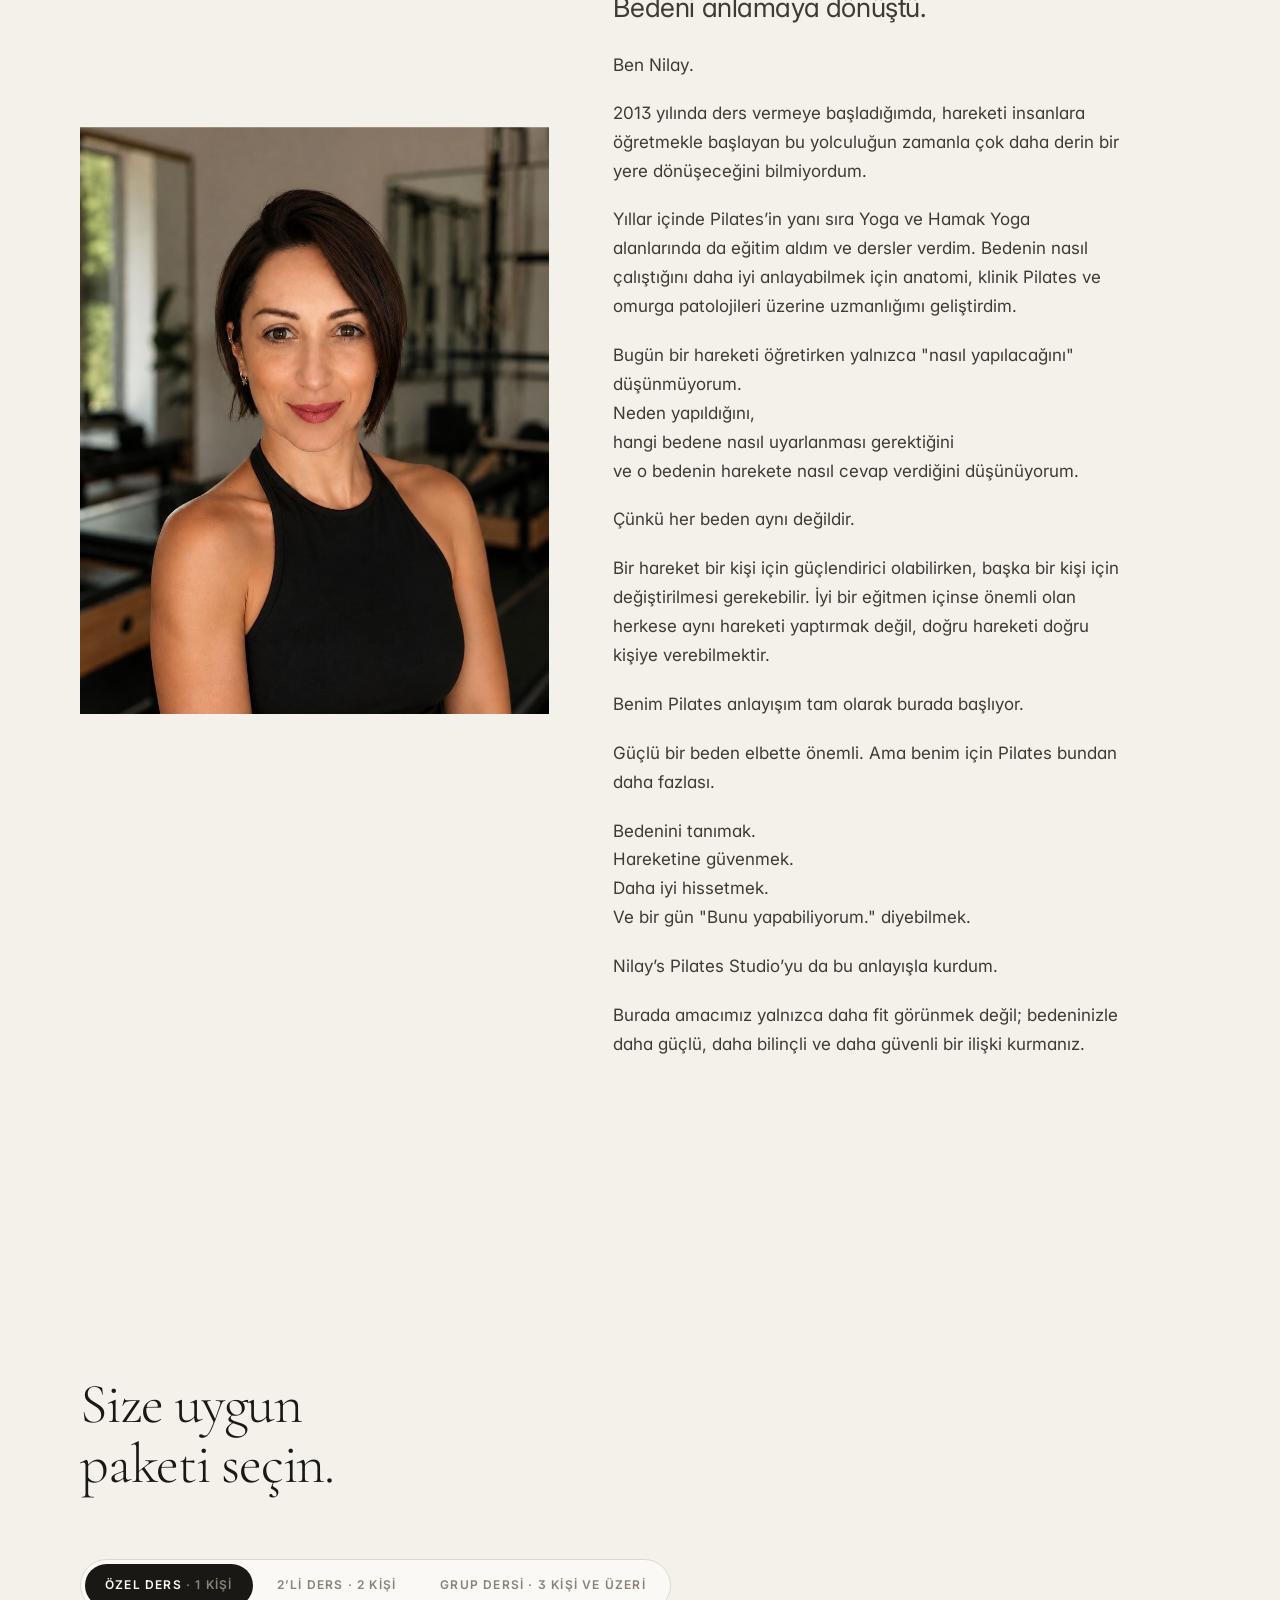
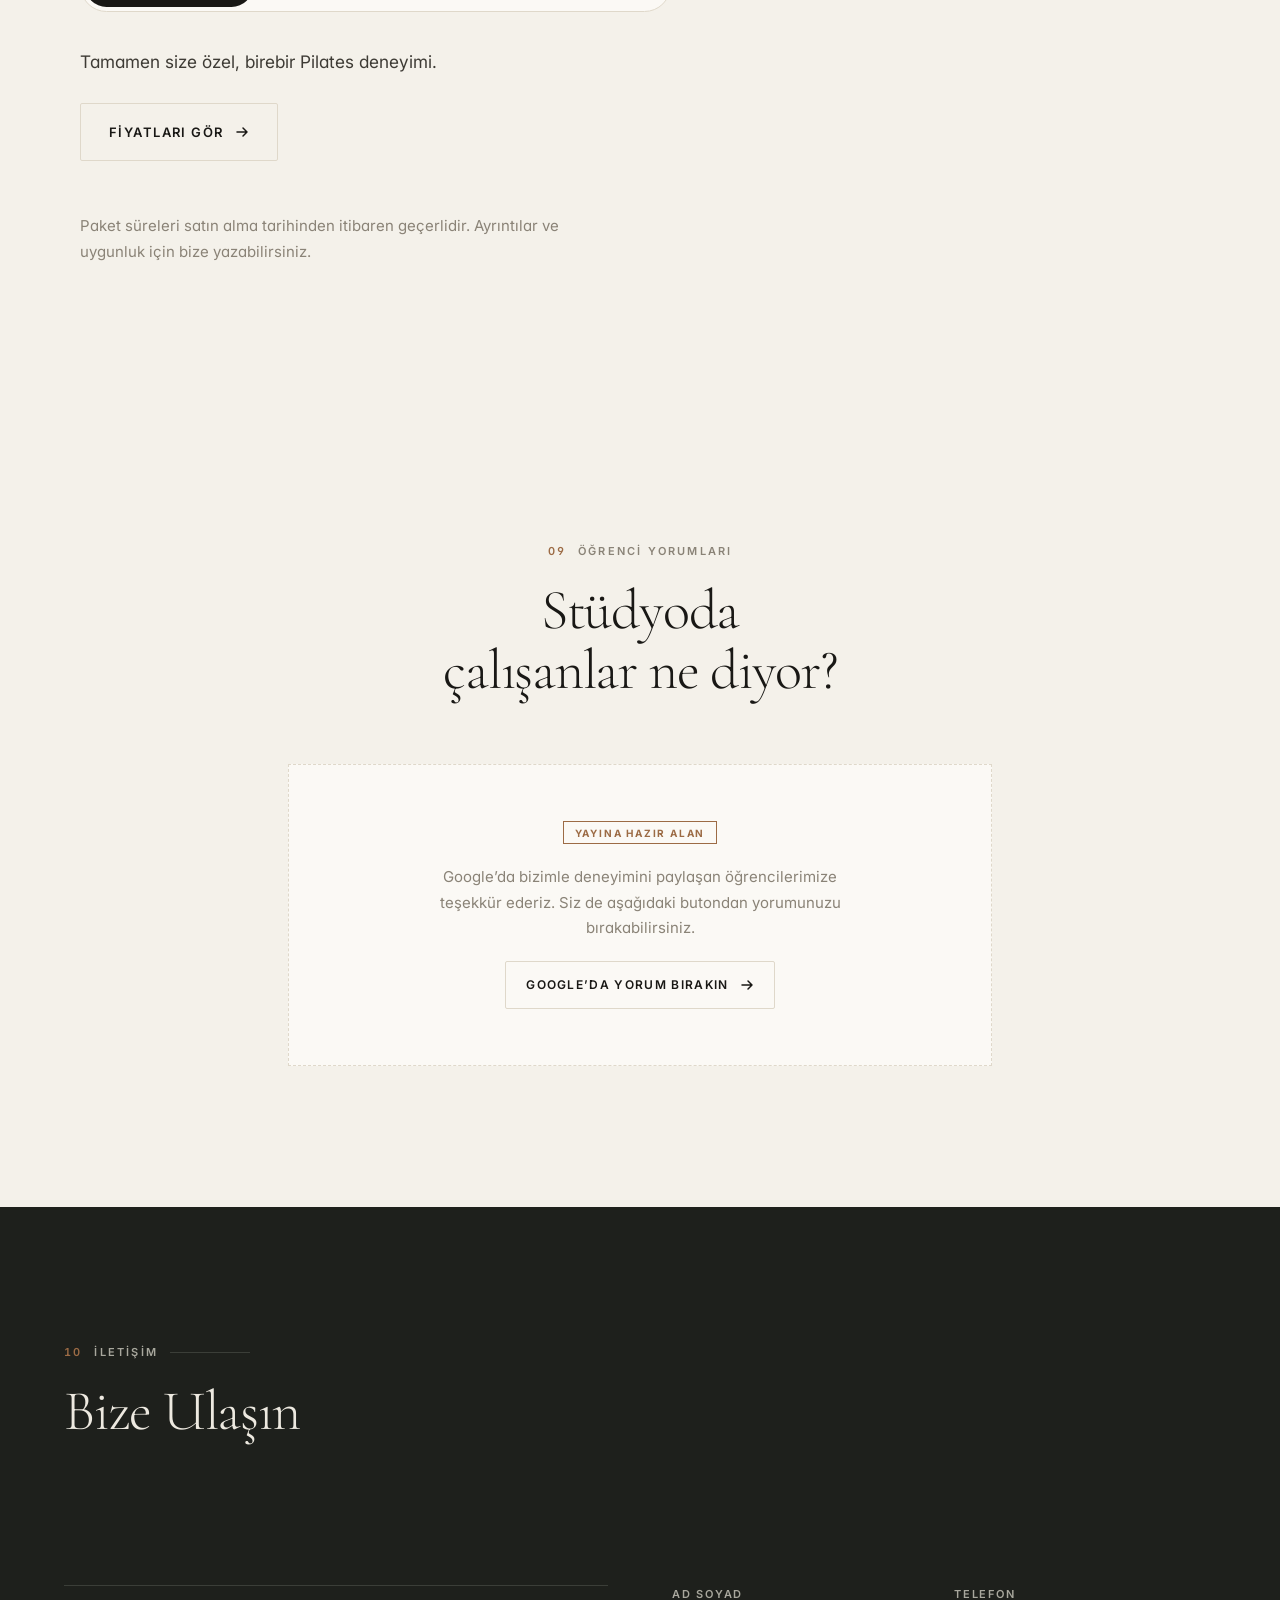
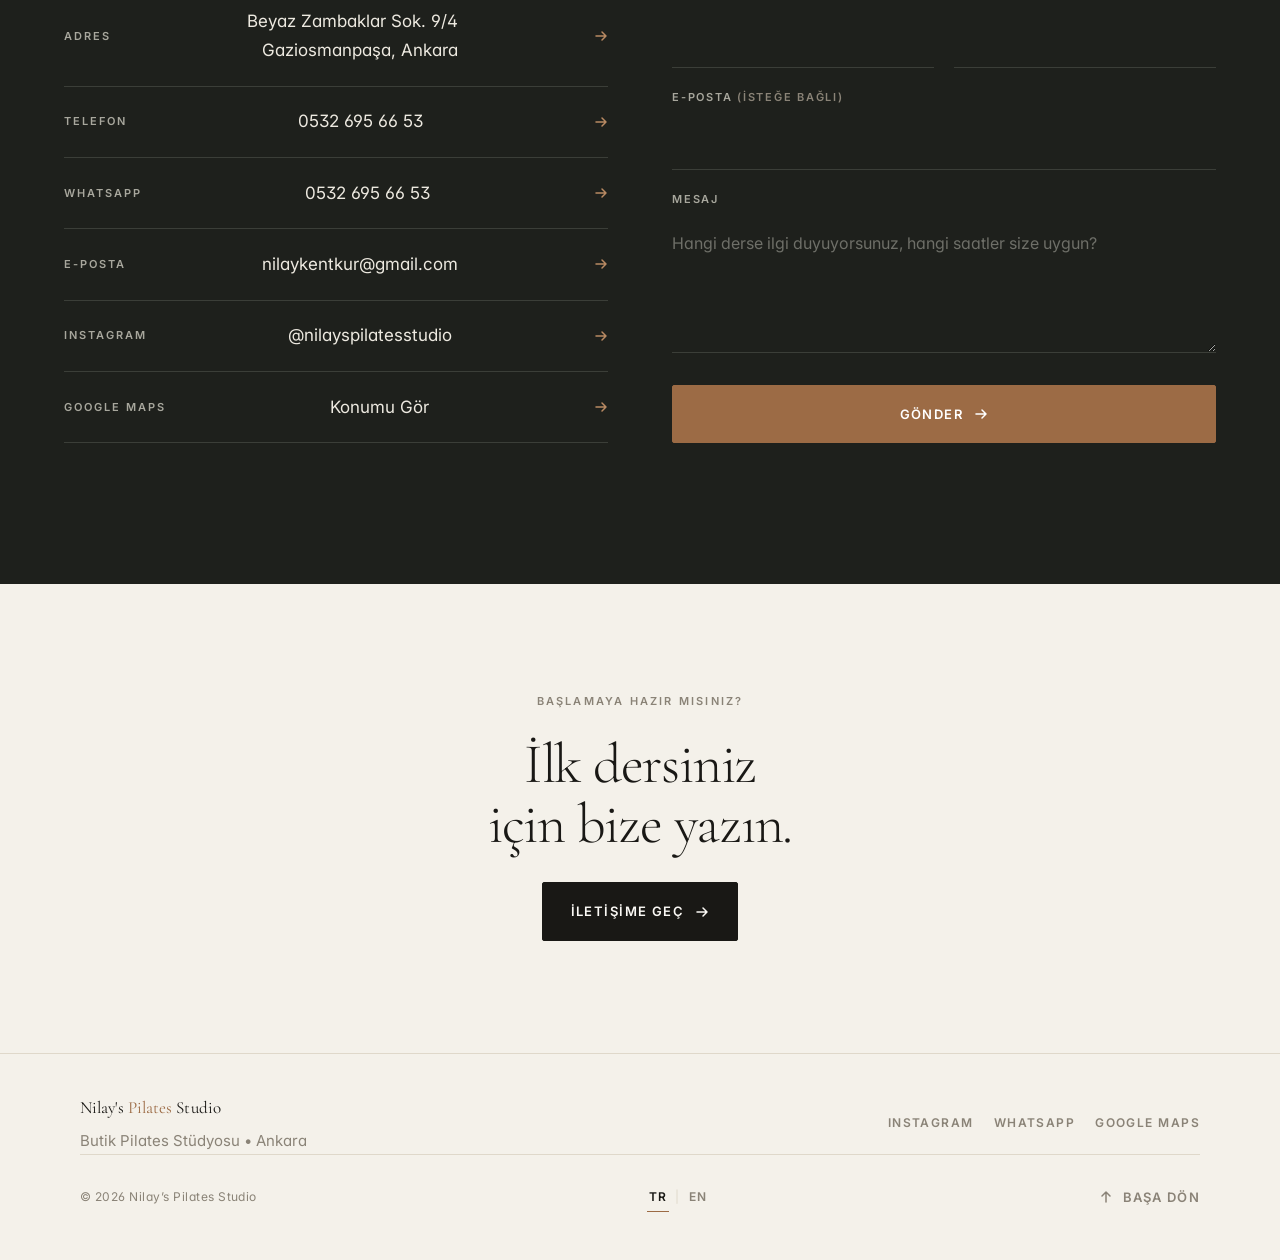
==== commit 3887a4b5: "Hamile Pilatesi ve Klinik Pilates için içerik eklendi Nilay Hanım'ın 5 Eyl'de mail attığı metinler (" ====
--- a/index.html
+++ b/index.html
@@ -164,6 +164,38 @@
           <div><dt>Süre</dt><dd>50 dakika</dd></div><div><dt>His</dt><dd>Profesyonel, hedef odaklı, ayrıcalıklı.</dd></div>
         </dl>
         <a class="link" href="#paketler" data-tab-target="ozel" data-reveal style="--d:260ms">Özel Pilates Derslerini Keşfet<svg class="arw" width="14" height="14" viewBox="0 0 14 14" aria-hidden="true" fill="none" stroke="currentColor" stroke-width="1.5" stroke-linecap="round" stroke-linejoin="round"><path d="M2 7h10M8 3l4 4-4 4"/></svg></a>
+      </div>
+    </article><article class="class-row">
+      <figure class="figure " data-reveal="img" style="--d:40ms">
+    <img src="assets/img/studio/reformer.jpg?v=50e95b70" alt="Reformer üzerinde kontrollü bir hareket" width="1213" height="1600"
+         loading="lazy" decoding="async">
+    
+  </figure>
+      <div>
+        <p class="class-label" data-reveal="fade">Hamile Pilatesi</p>
+        <p class="class-name" data-reveal="fade" style="--d:40ms">Hamile Pilatesi</p>
+        <h3 class="h2" data-reveal style="--d:80ms">Değişen Bedeninize, Güvenli ve Kontrollü Hareket.</h3>
+        <p class="body class-body" data-reveal style="--d:140ms">Derslerin içeriği; gebeliğin dönemine, egzersiz geçmişine ve kişisel ihtiyaçlara göre uyarlanır. Bel ve sırt desteğinden doğuma hazırlığa kadar; bedeninizi daha iyi tanımanıza, doğum sırasında kullanabileceğiniz hareket ve nefes becerilerini geliştirmenize yardımcı olur.</p>
+        <dl class="facts" data-reveal style="--d:200ms">
+          <div><dt>Kimler için?</dt><dd>Gebeliğin her döneminde, kişisel ihtiyaca göre uyarlanan dersler.</dd></div><div><dt>Önemli</dt><dd>Egzersize başlamadan önce doktor onayı alınmalıdır.</dd></div>
+        </dl>
+        <a class="link" href="#iletisim" data-reveal style="--d:260ms">İletişime Geç<svg class="arw" width="14" height="14" viewBox="0 0 14 14" aria-hidden="true" fill="none" stroke="currentColor" stroke-width="1.5" stroke-linecap="round" stroke-linejoin="round"><path d="M2 7h10M8 3l4 4-4 4"/></svg></a>
+      </div>
+    </article><article class="class-row flip">
+      <figure class="figure " data-reveal="img" style="--d:40ms">
+    <img src="assets/img/studio/cadillac.jpg?v=652c1d4c" alt="Cadillac ekipmanının bulunduğu çalışma alanı" width="1350" height="1800"
+         loading="lazy" decoding="async">
+    
+  </figure>
+      <div>
+        <p class="class-label" data-reveal="fade">Klinik Pilates</p>
+        <p class="class-name" data-reveal="fade" style="--d:40ms">Klinik Pilates</p>
+        <h3 class="h2" data-reveal style="--d:80ms">Ağrıyı Azaltmakla Kalmayın, Daha Güçlü Hareket Edin.</h3>
+        <p class="body class-body" data-reveal style="--d:140ms">Kişinin mevcut fiziksel durumunu ve ihtiyaçlarını dikkate alan, kontrollü ve kişiye özel bir egzersiz yaklaşımı. Bel-boyun problemlerinden skolyoza, ameliyat sonrası toparlanmadan kas dengesizliklerine kadar; her ders, hazır bir program yerine kişinin ihtiyaçları ve hedefleri doğrultusunda şekillendirilir.</p>
+        <dl class="facts" data-reveal style="--d:200ms">
+          <div><dt>Kimler için?</dt><dd>Bel/boyun ağrısı, skolyoz, ameliyat sonrası toparlanma ve sporcu performansı.</dd></div><div><dt>Yaklaşım</dt><dd>Doktor/fizyoterapist önerileri doğrultusunda, tamamen kişiye özel.</dd></div>
+        </dl>
+        <a class="link" href="#iletisim" data-reveal style="--d:260ms">İletişime Geç<svg class="arw" width="14" height="14" viewBox="0 0 14 14" aria-hidden="true" fill="none" stroke="currentColor" stroke-width="1.5" stroke-linecap="round" stroke-linejoin="round"><path d="M2 7h10M8 3l4 4-4 4"/></svg></a>
       </div>
     </article>
   </div>
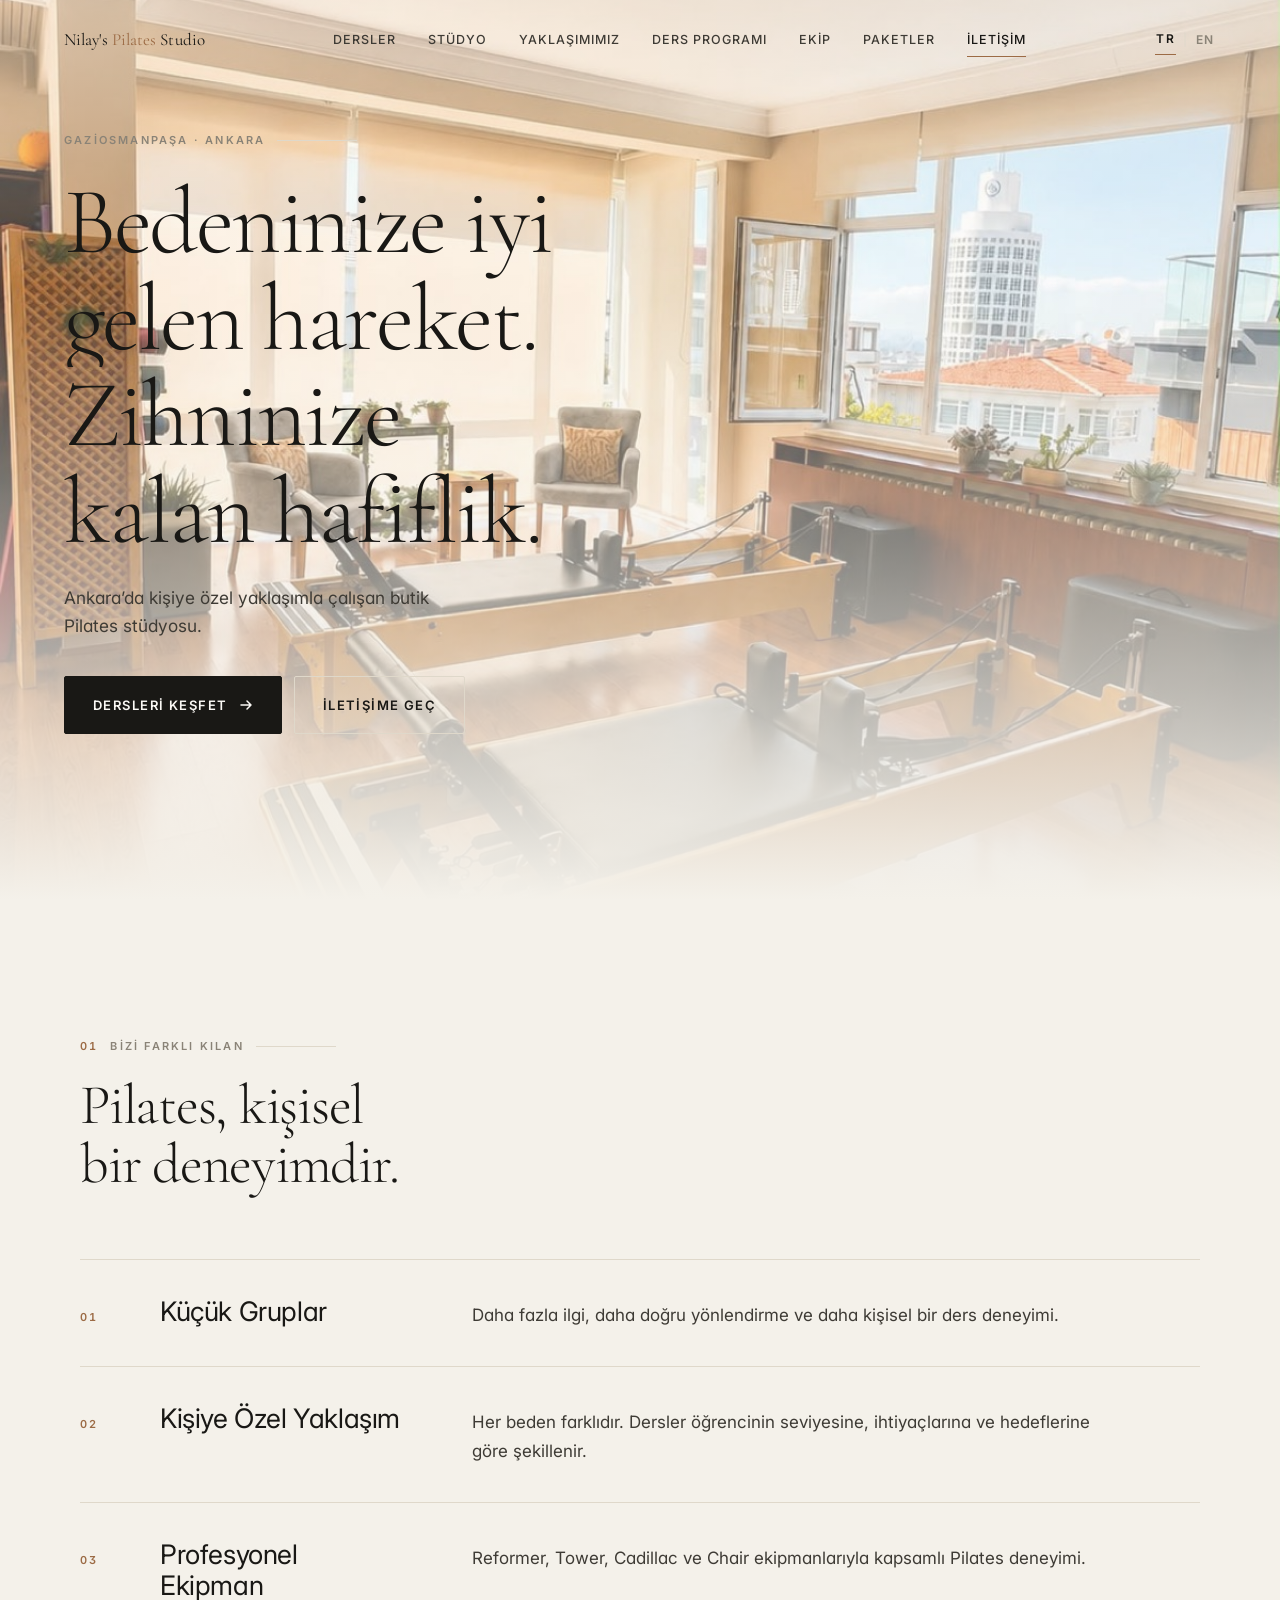
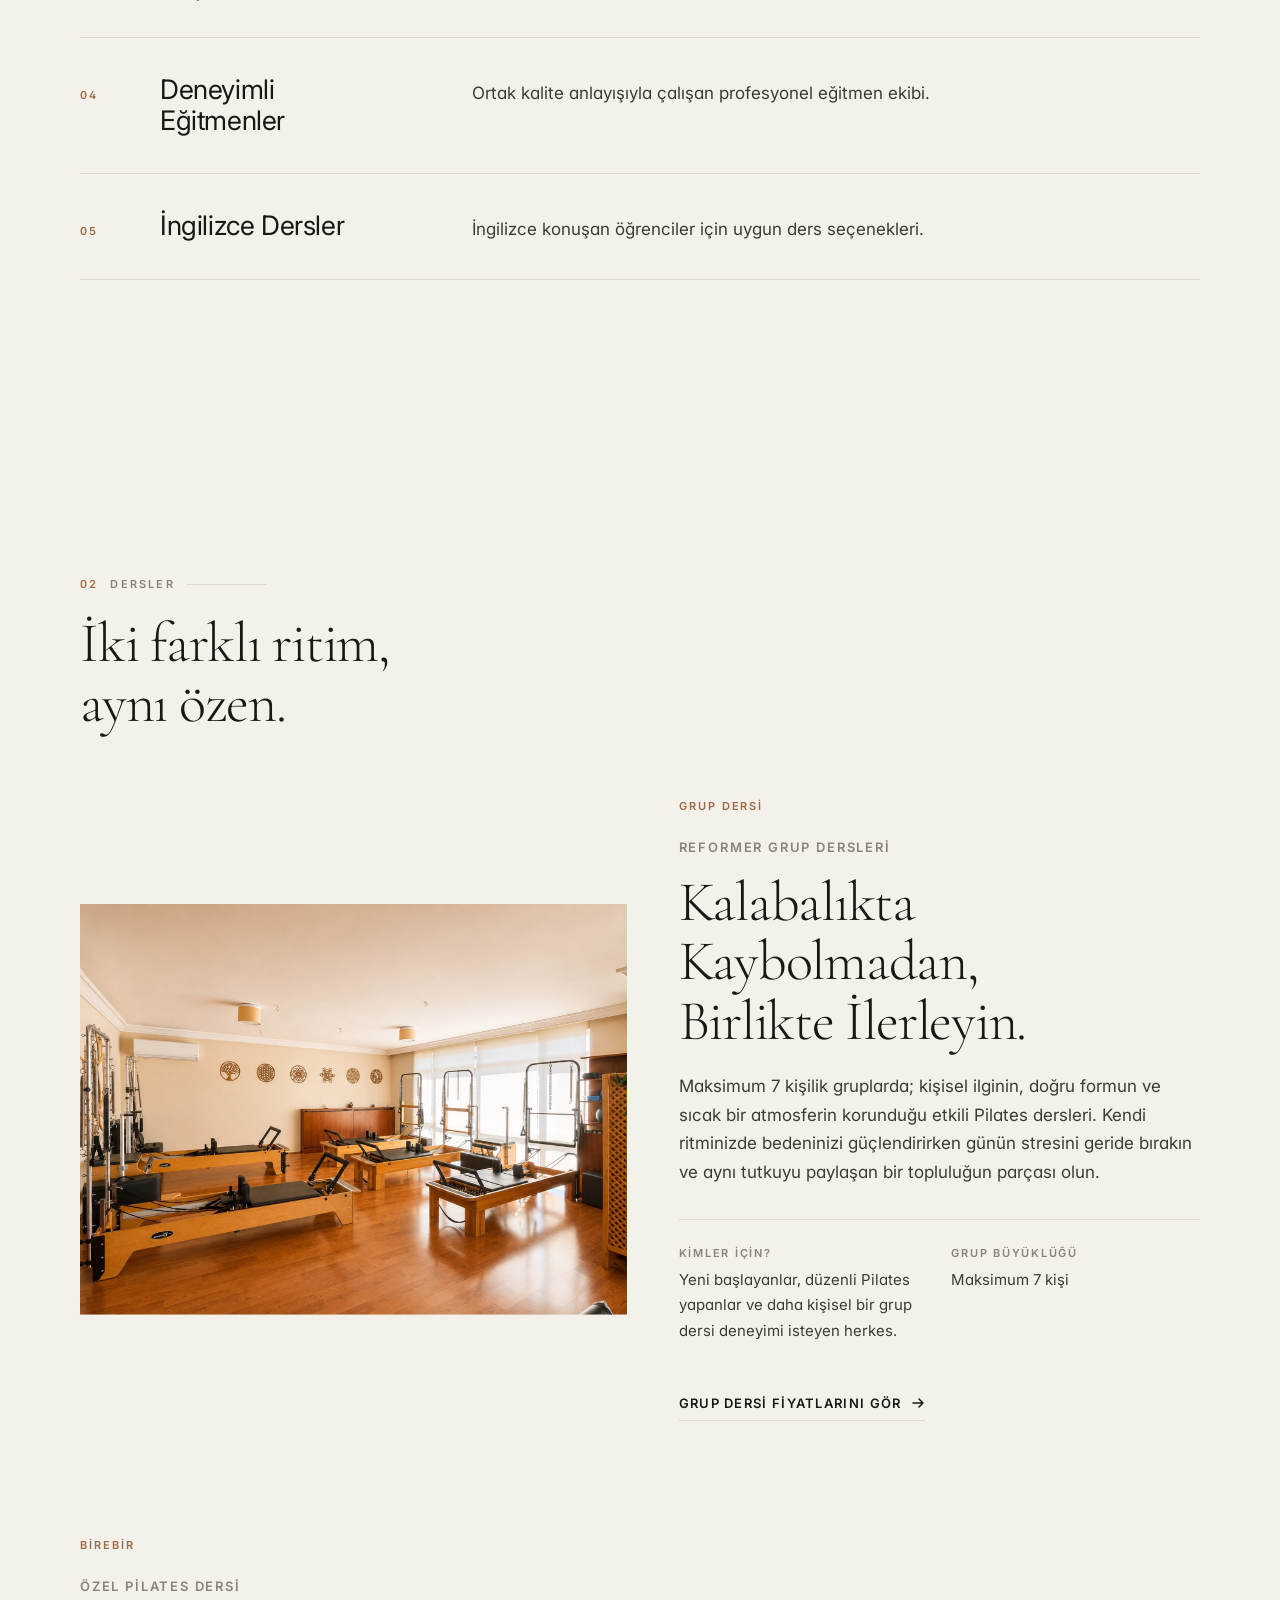
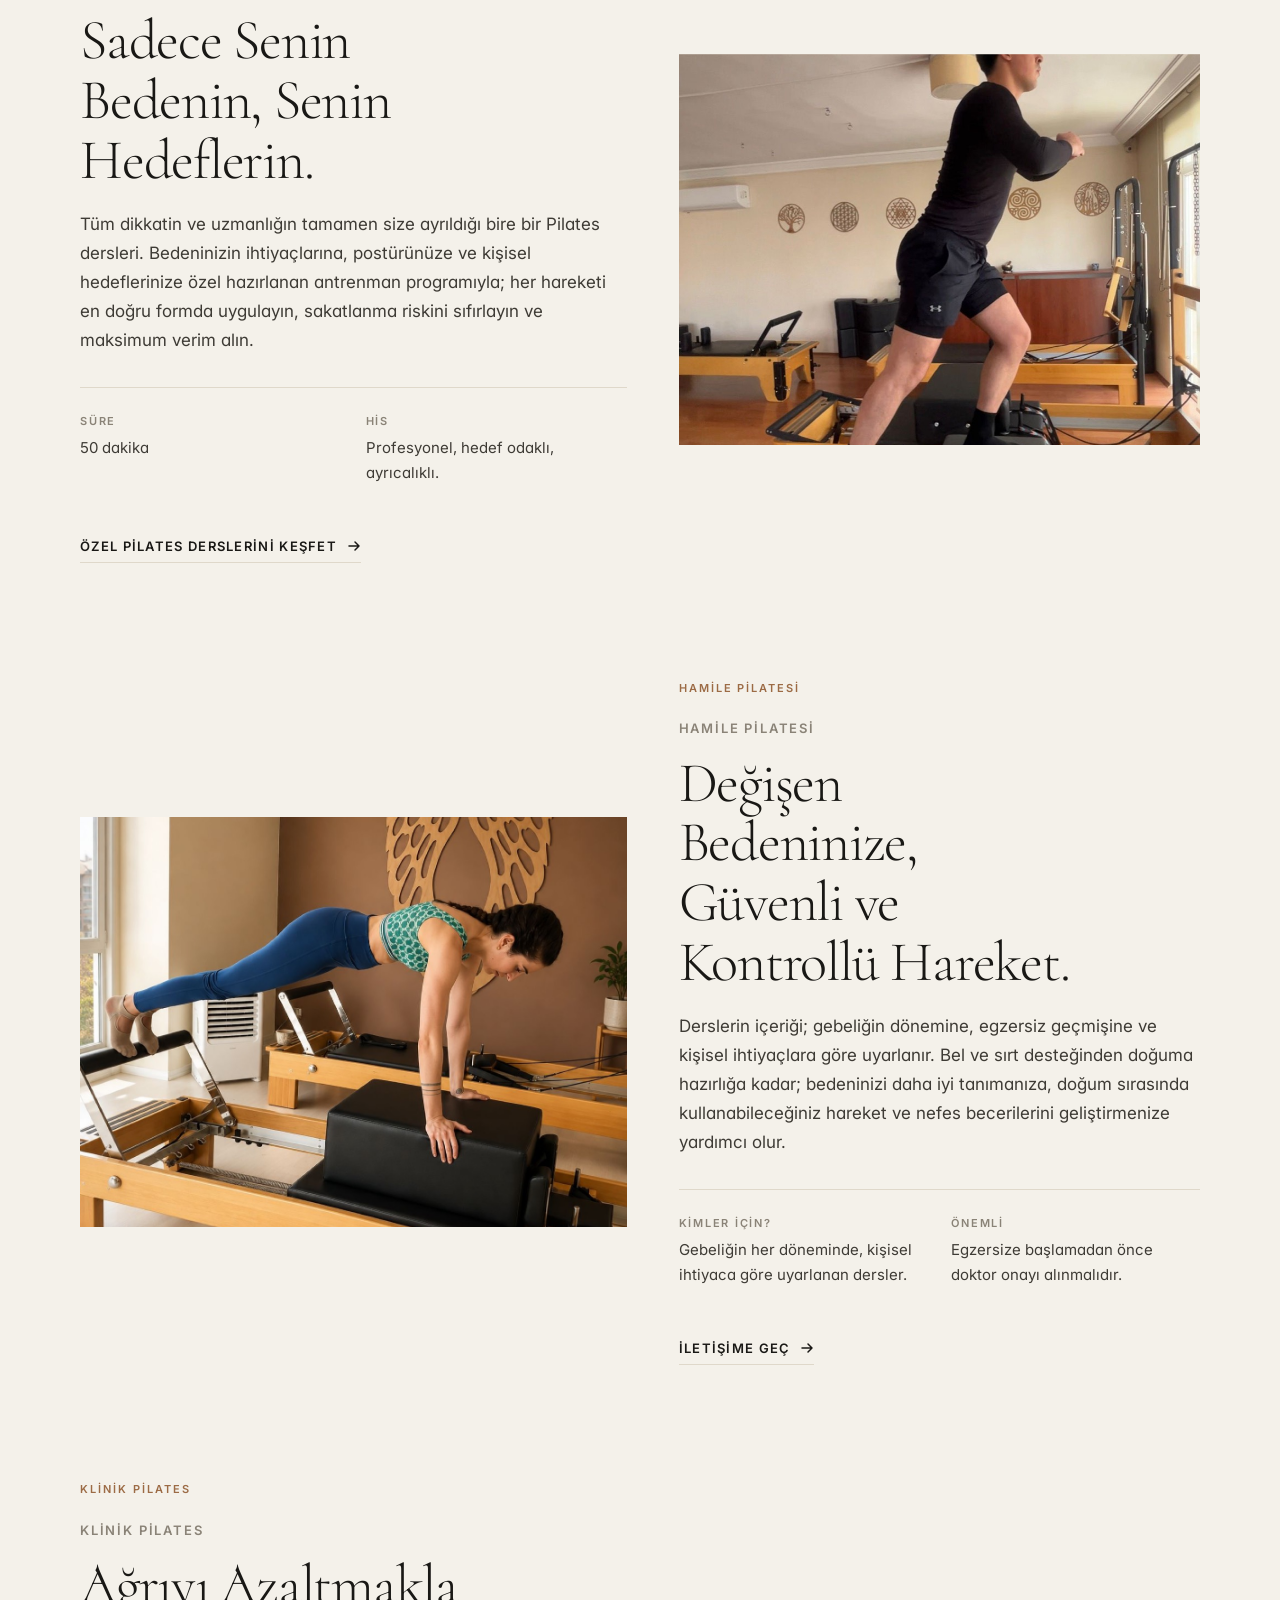
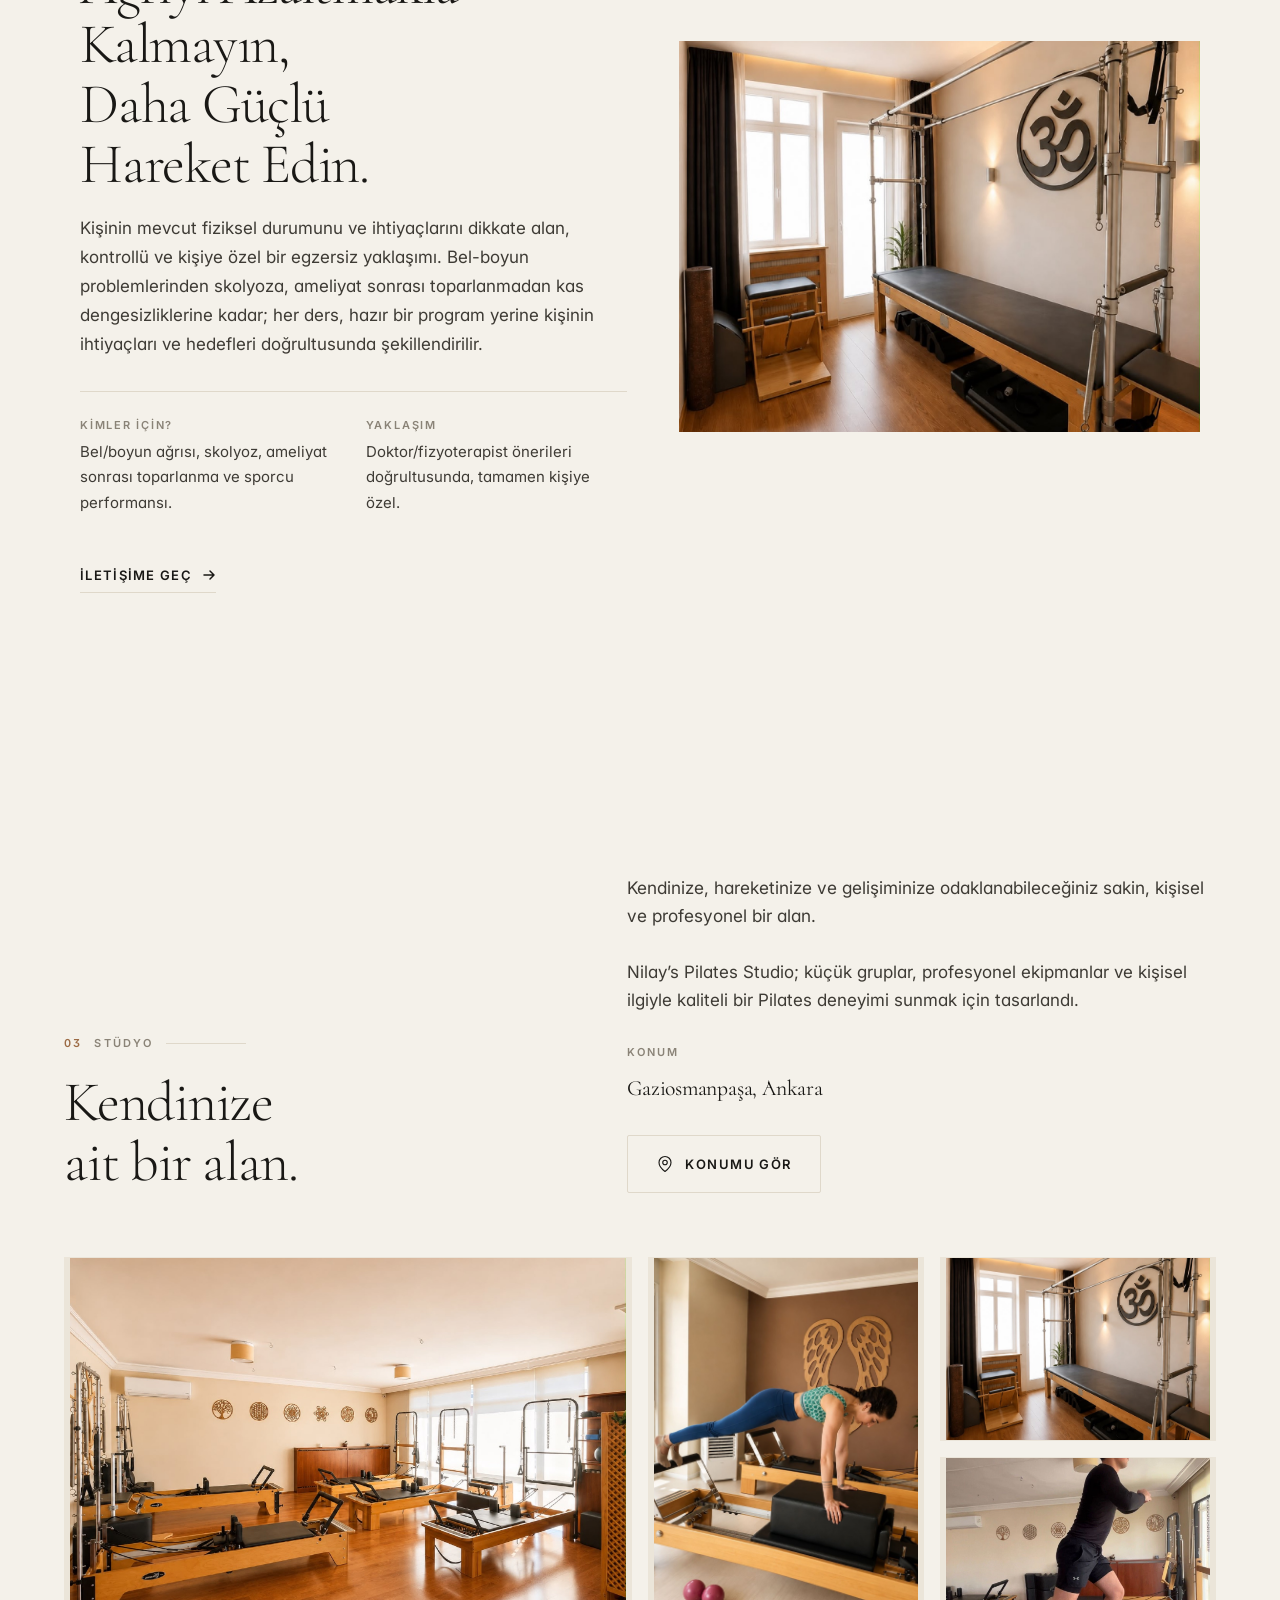
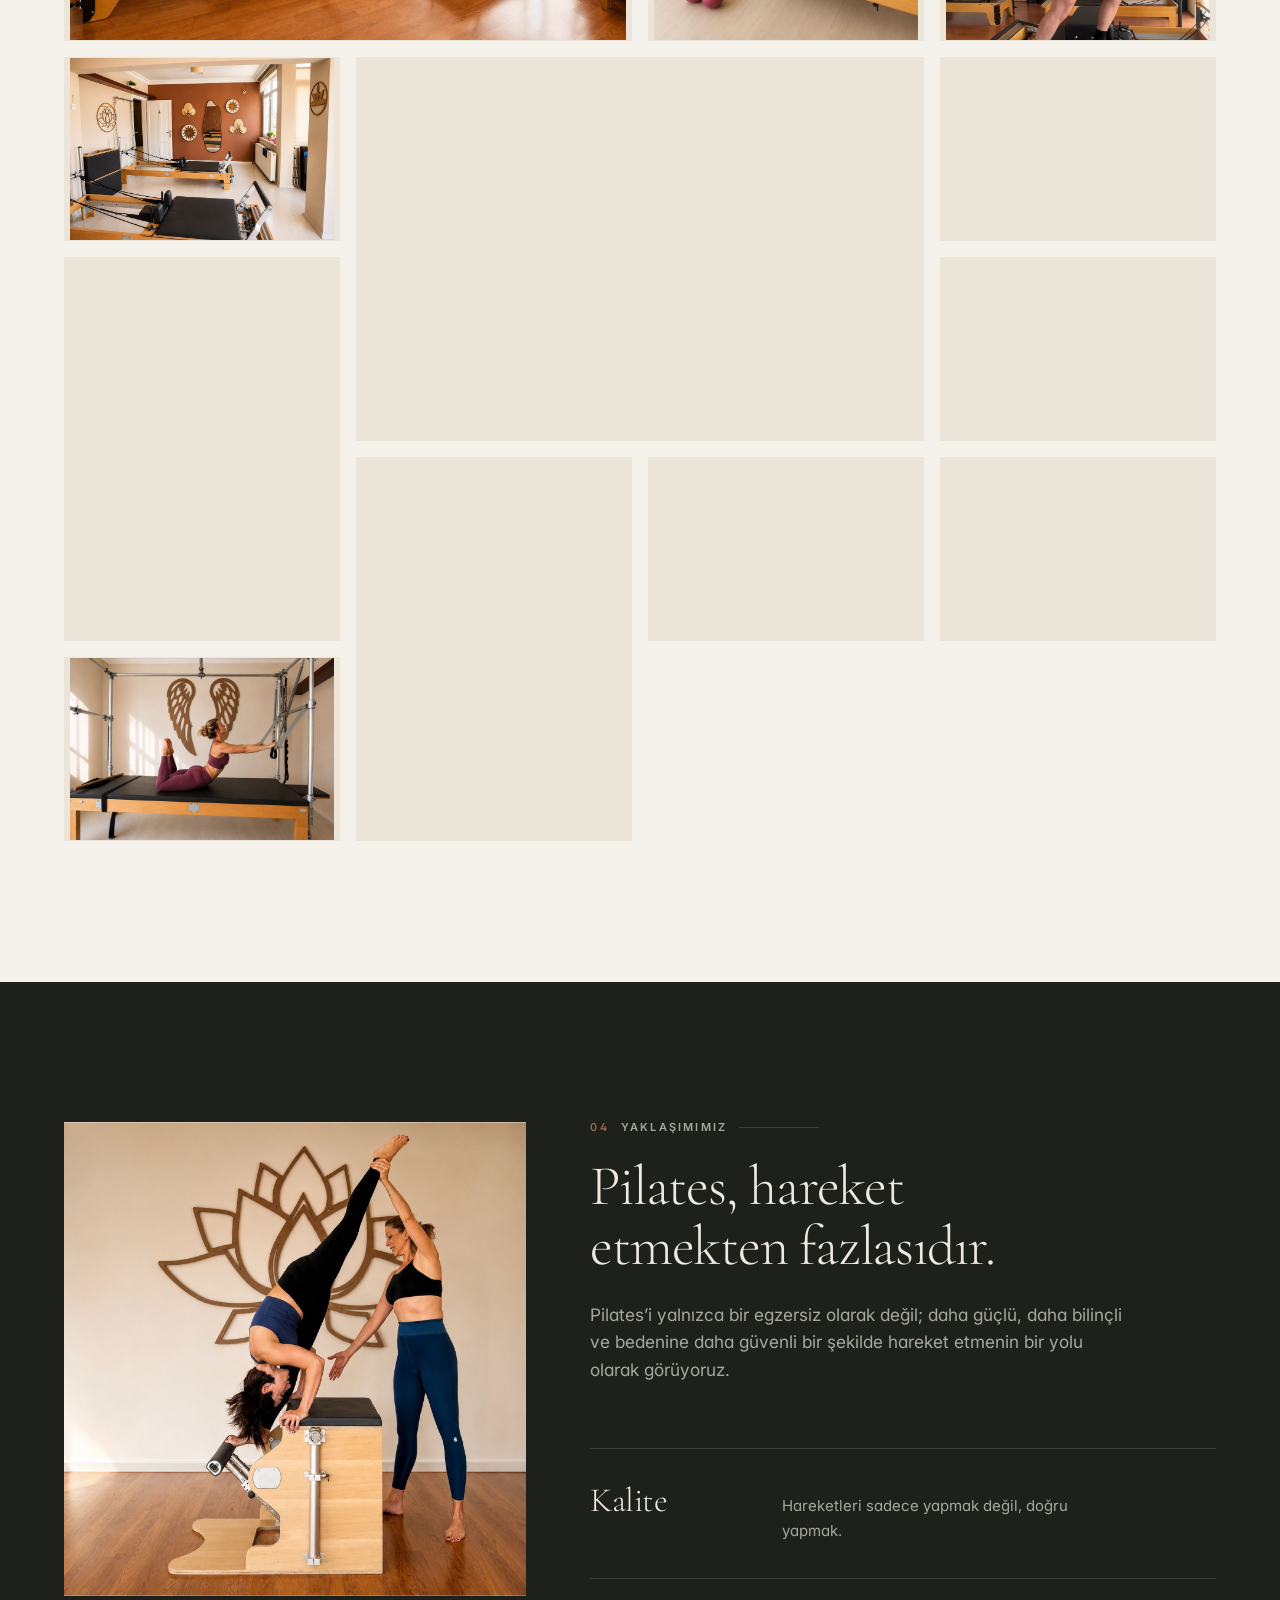
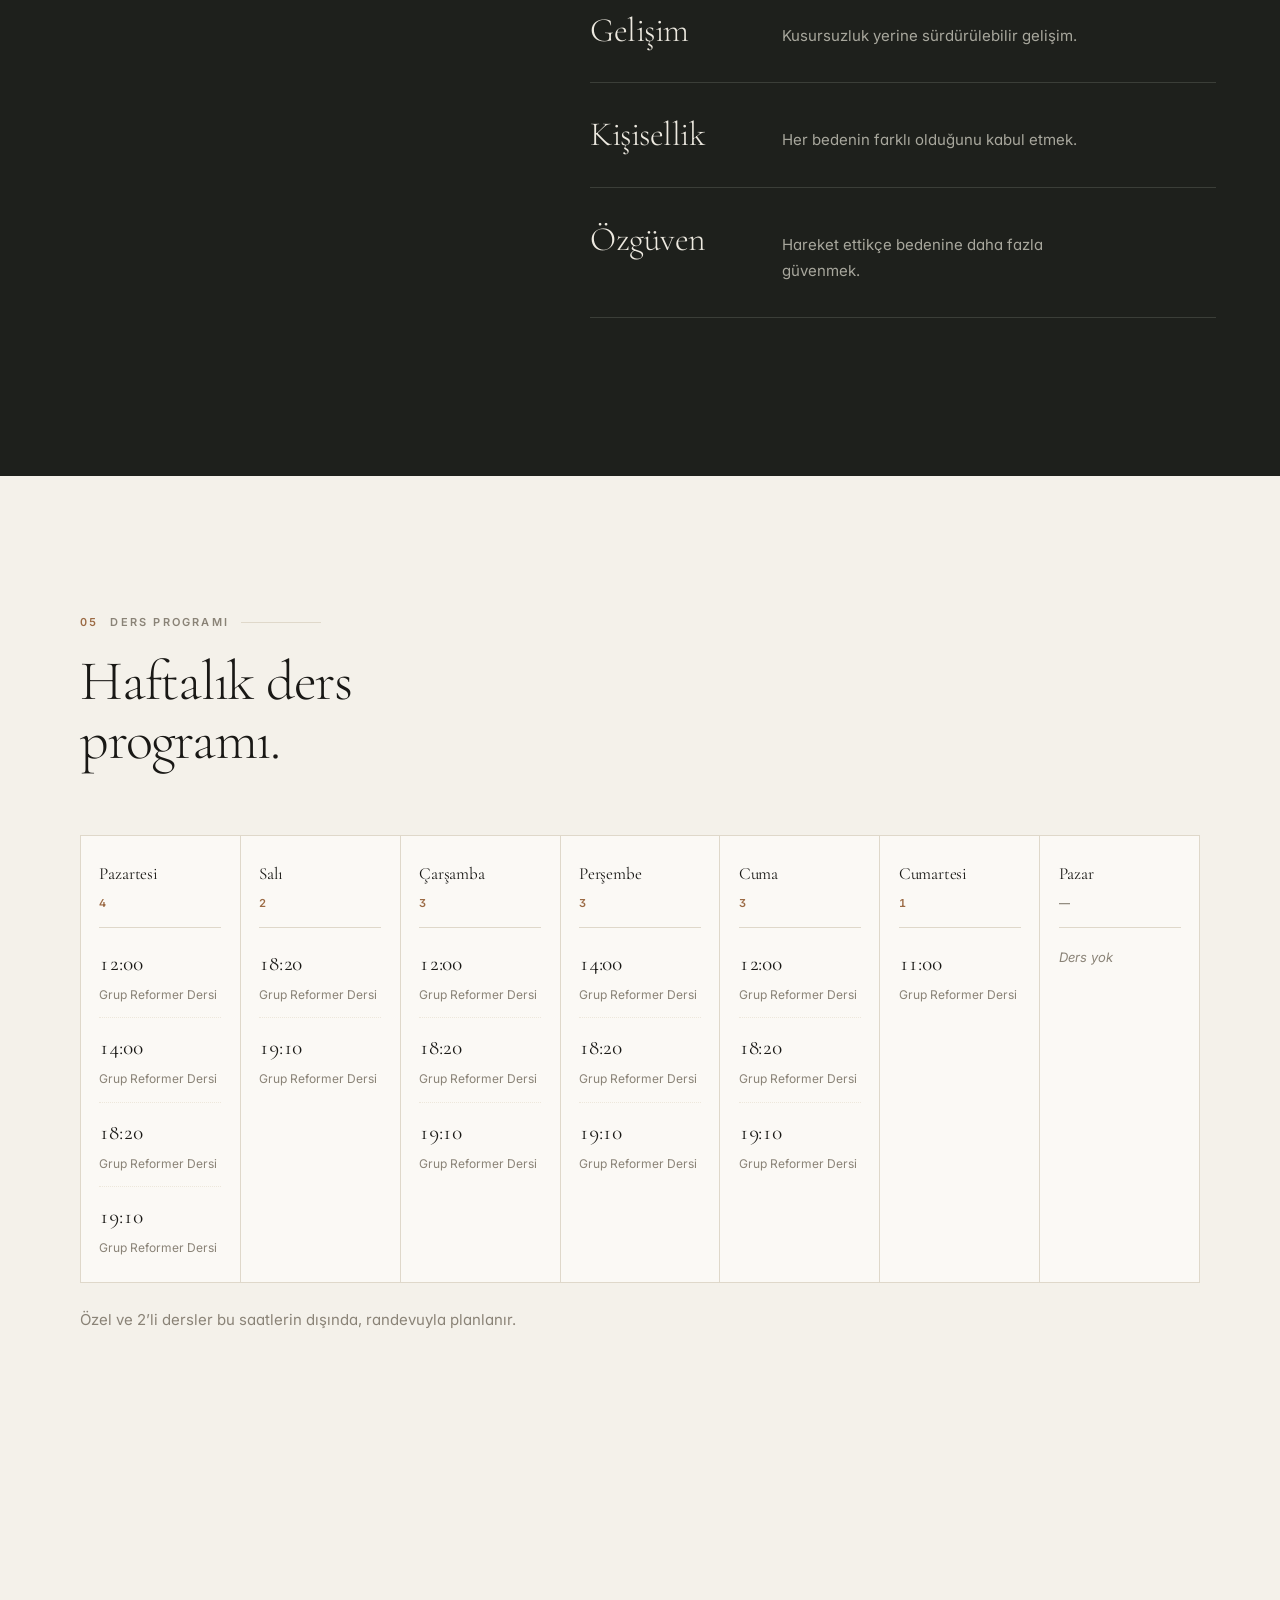
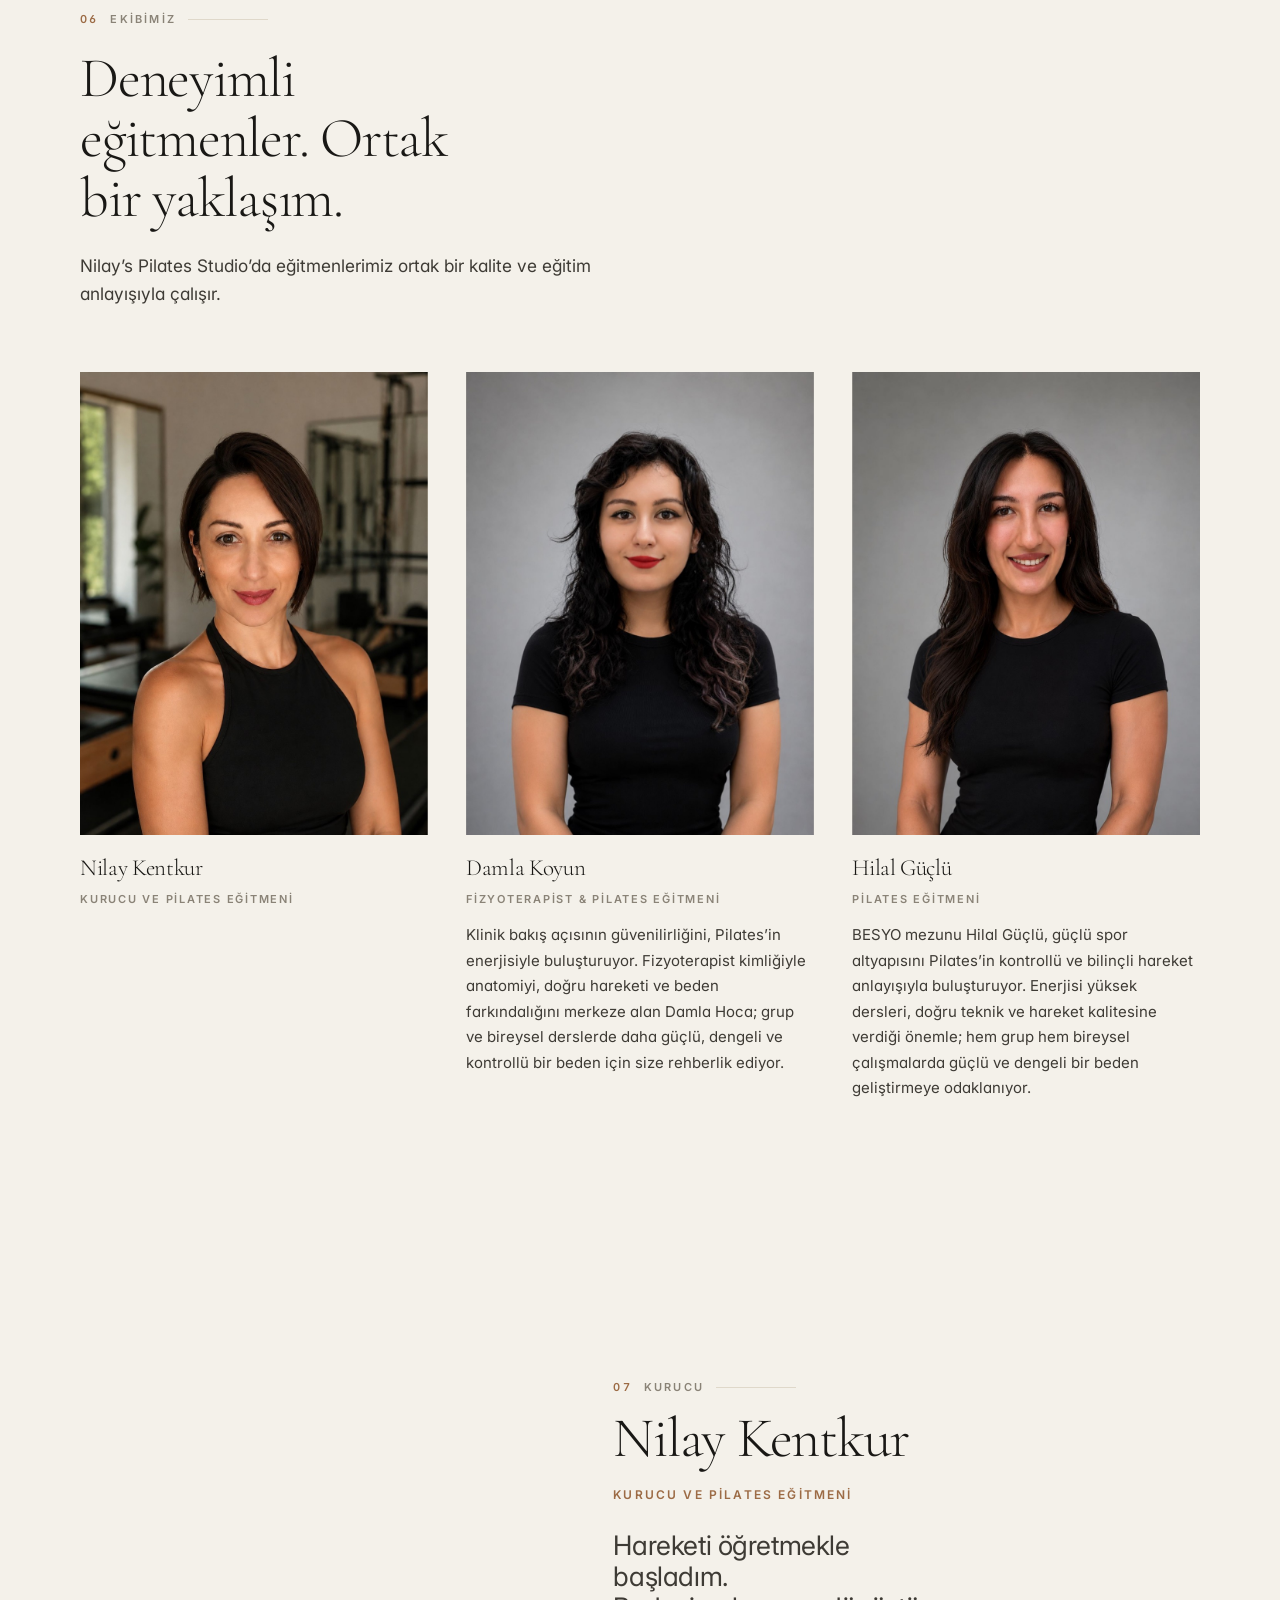
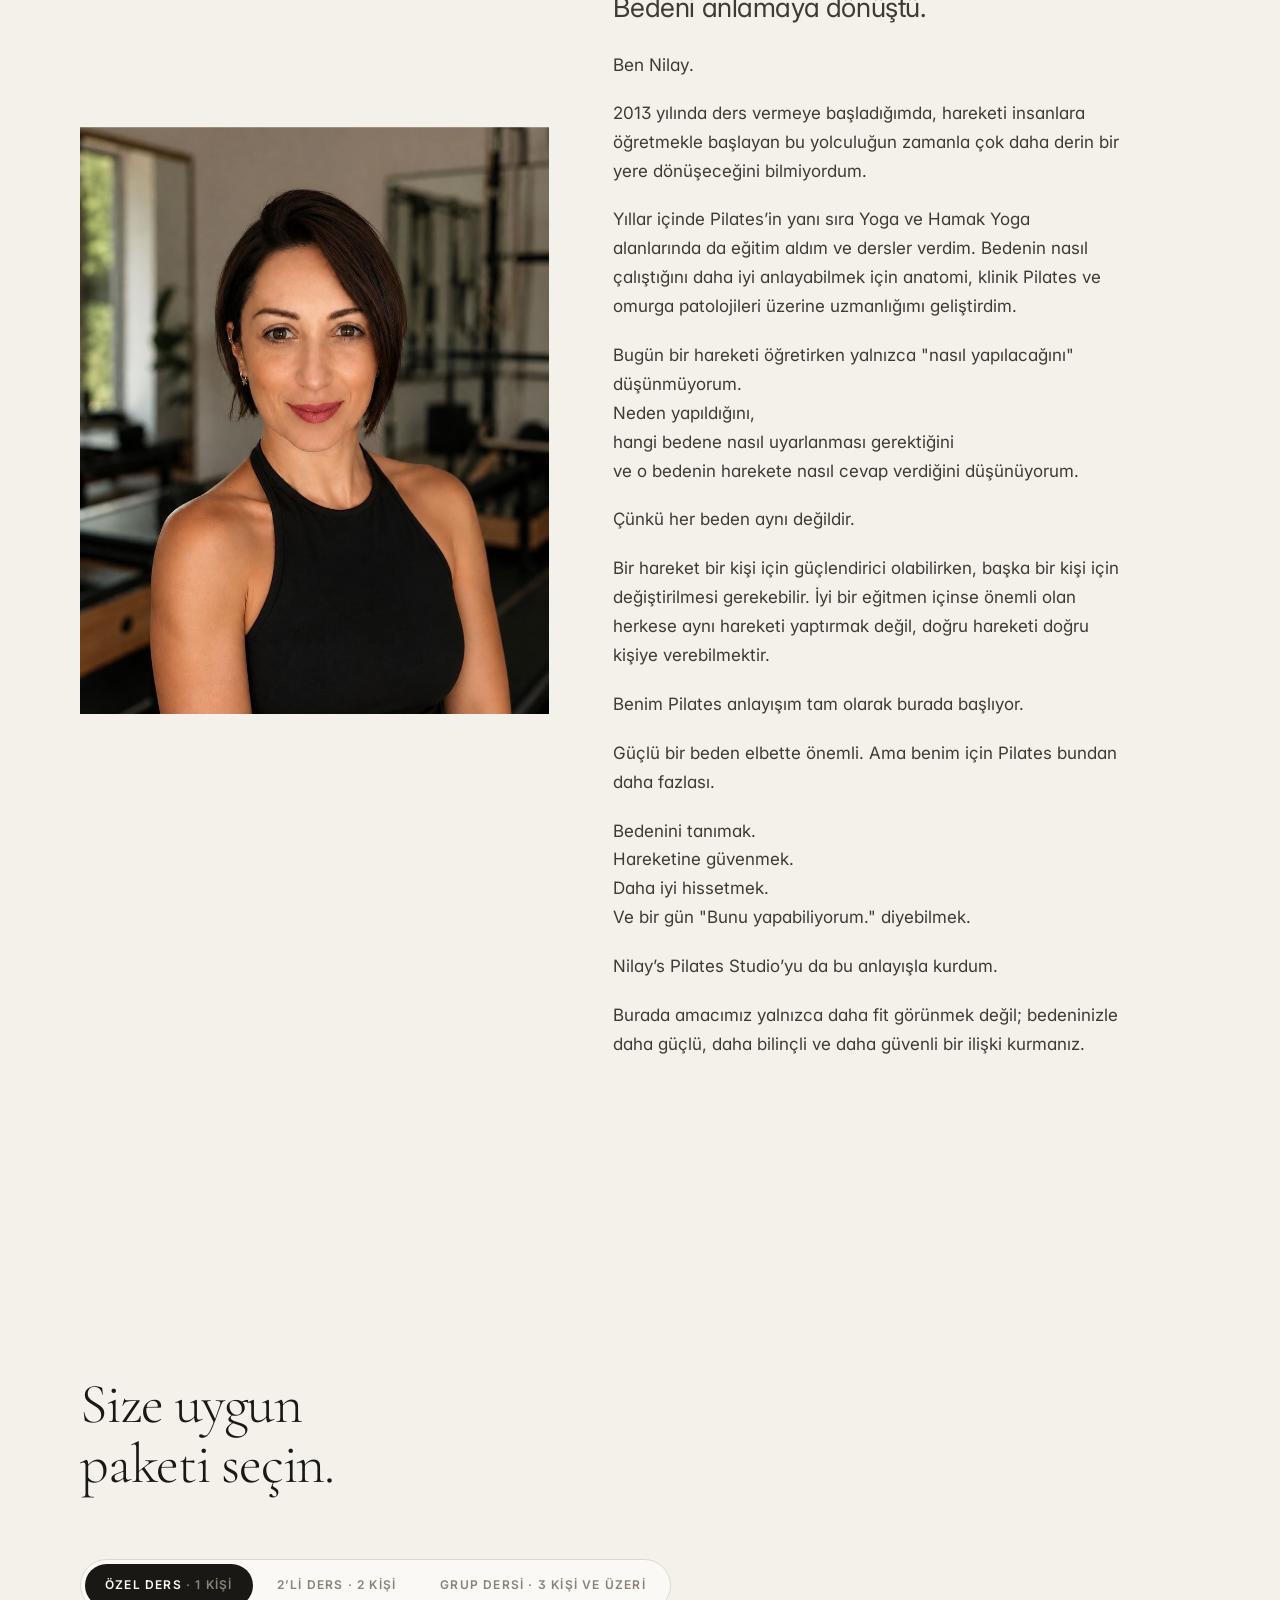
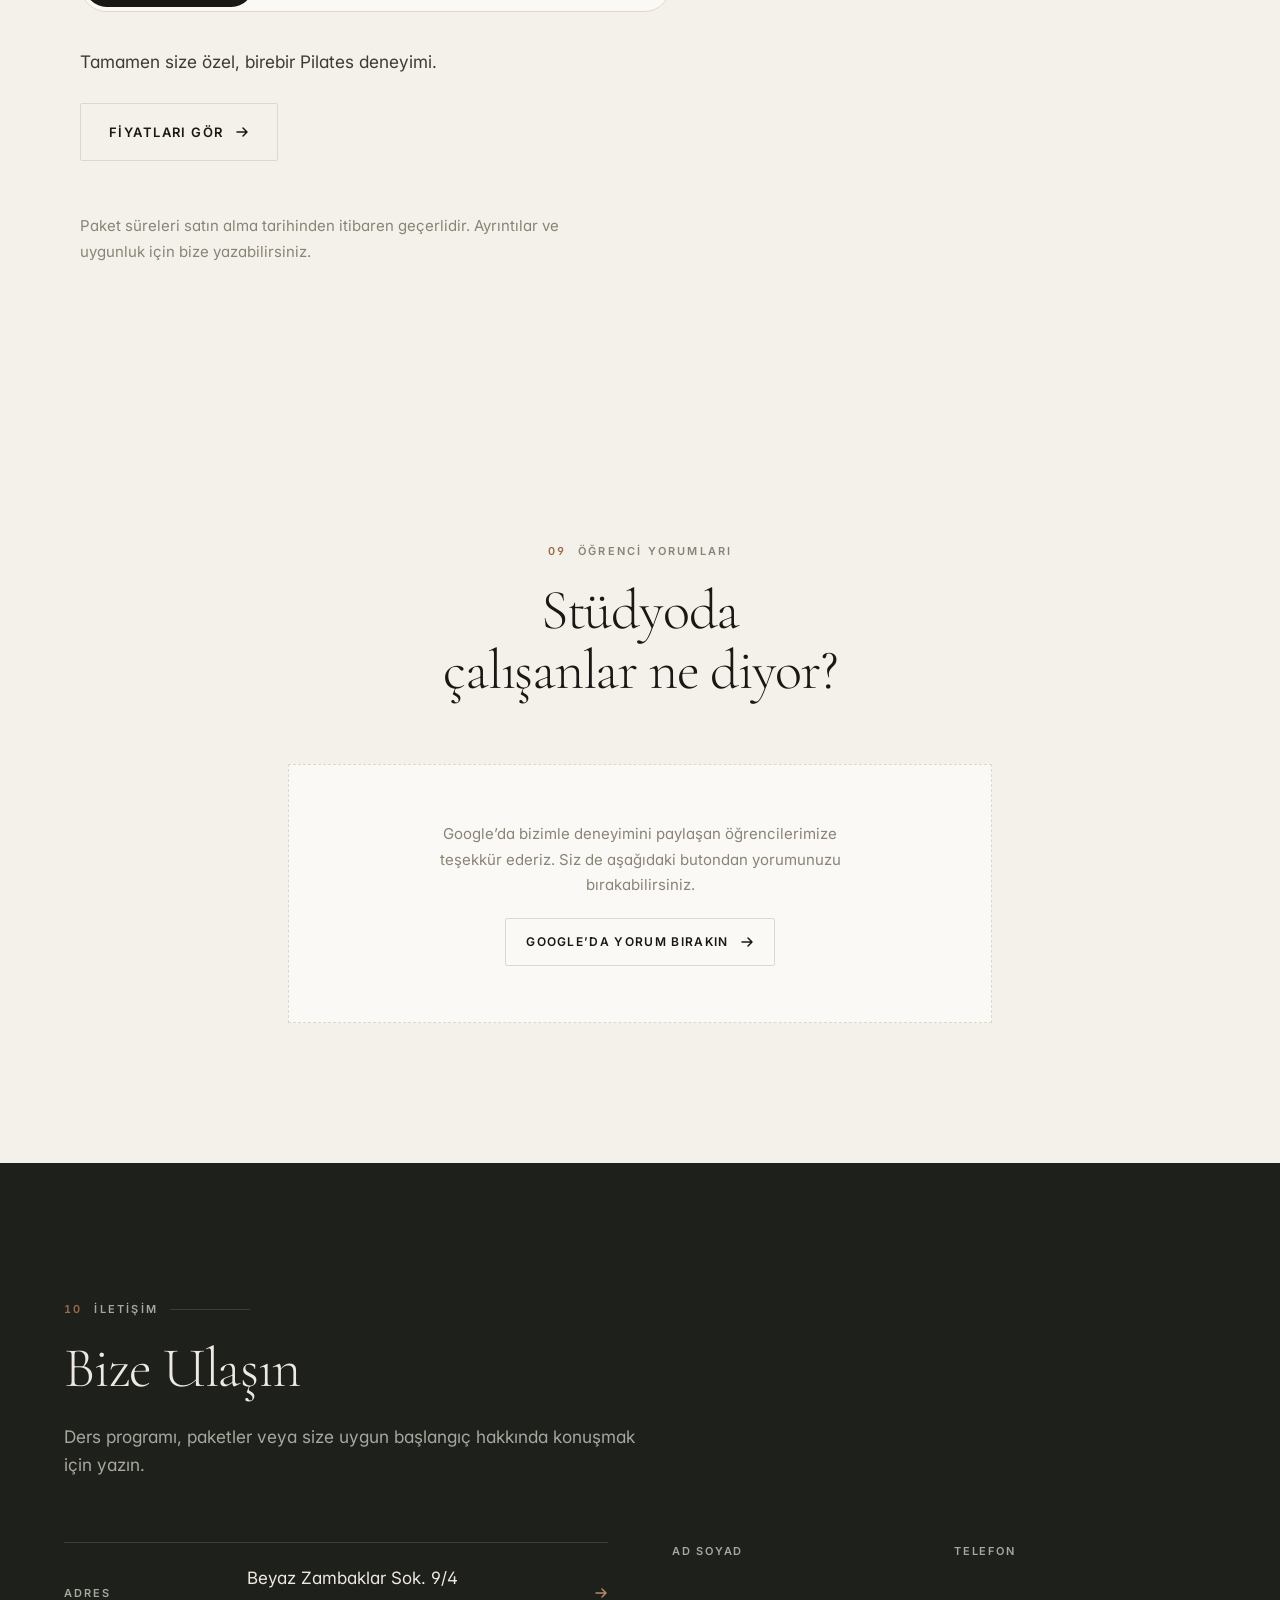
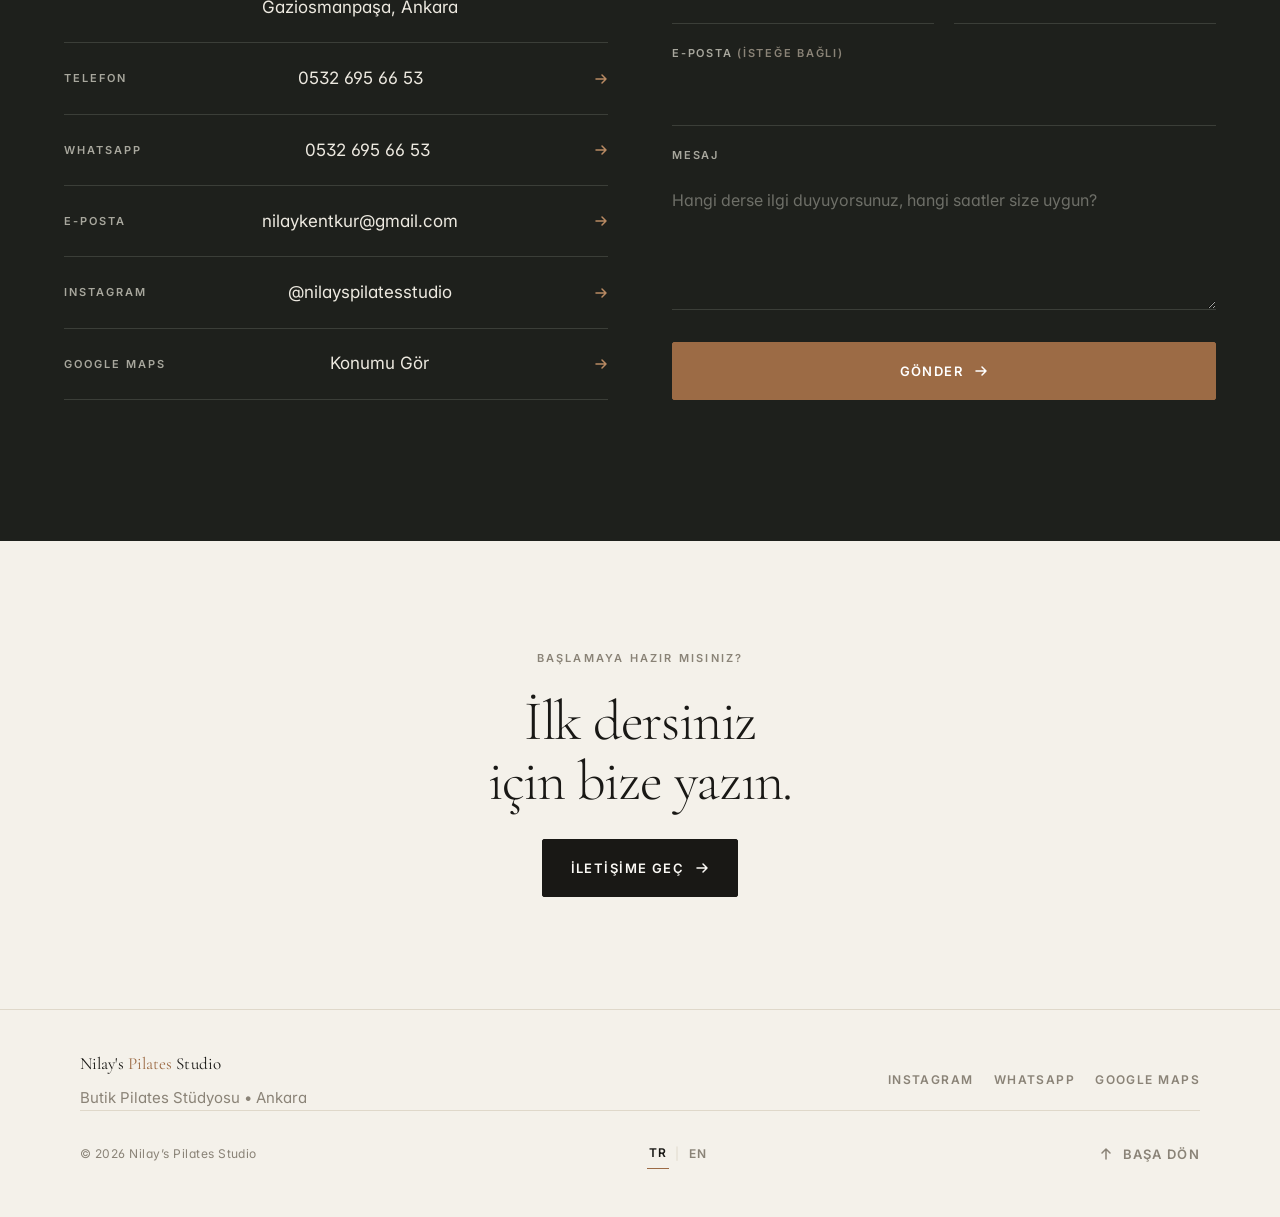
==== commit 0ae1ee21: "Yorumlar bölümündeki 'Ready for content' rozeti kaldırıldı Gerçek Google yorumları olduğunu söyleyen" ====
--- a/index.html
+++ b/index.html
@@ -732,7 +732,7 @@
     
   </div>
     <div class="reviews-empty" data-reveal="fade">
-        <span class="badge">Yayına hazır alan</span>
+        
         <p>Google’da bizimle deneyimini paylaşan öğrencilerimize teşekkür ederiz. Siz de aşağıdaki butondan yorumunuzu bırakabilirsiniz.</p>
         <a class="btn btn-ghost btn-sm" href="https://g.page/r/CRALqW3KsQSrEBE/review" target="_blank" rel="noopener noreferrer">Google’da yorum bırakın<svg class="arw" width="14" height="14" viewBox="0 0 14 14" aria-hidden="true" fill="none" stroke="currentColor" stroke-width="1.5" stroke-linecap="round" stroke-linejoin="round"><path d="M2 7h10M8 3l4 4-4 4"/></svg></a>
       </div>
